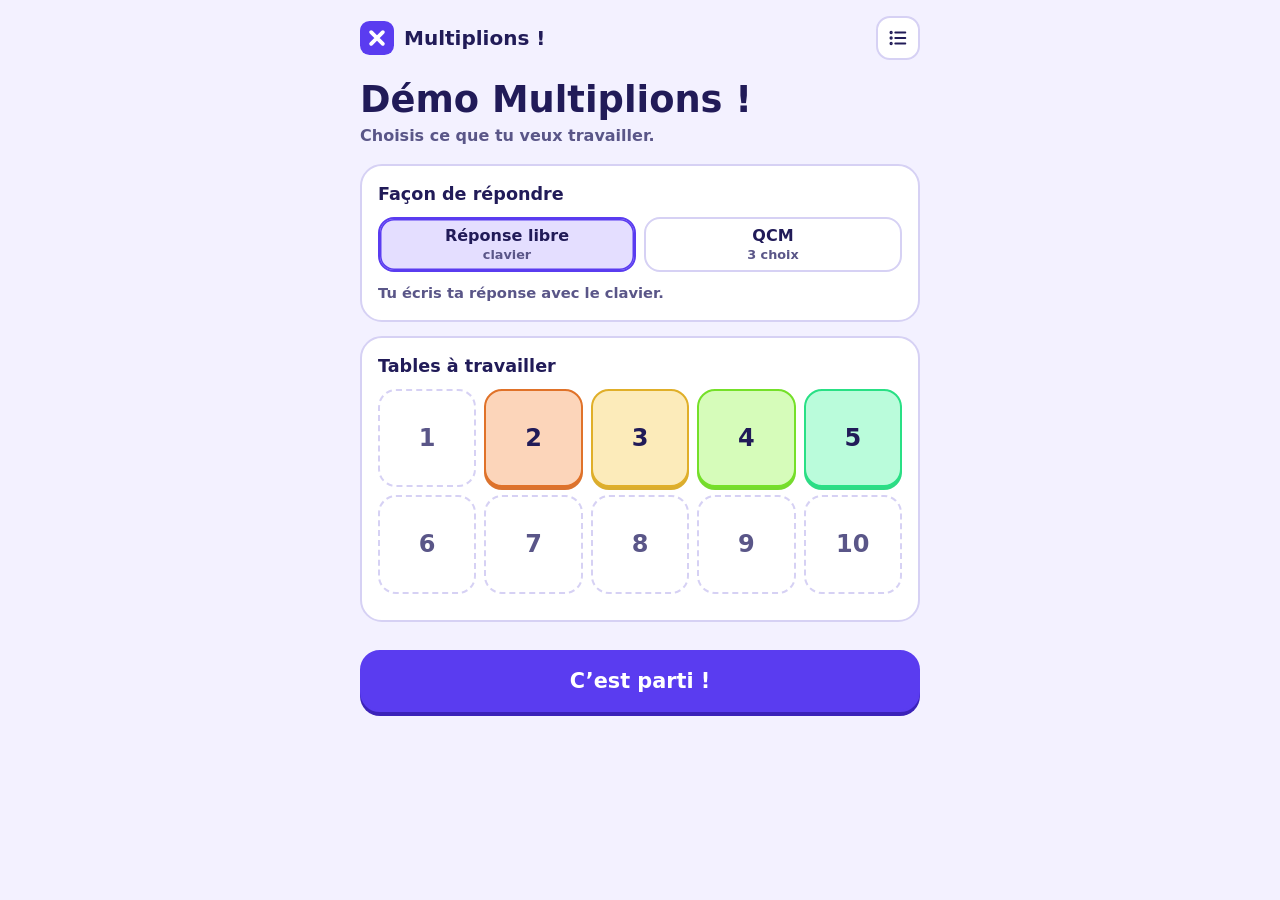
==== multiplions-demo.html @ 9583d82f "Add files via upload" ====
<!doctype html>
<html lang="fr">
<head>
<meta charset="utf-8">
<meta name="viewport" content="width=device-width,initial-scale=1,viewport-fit=cover">
<meta http-equiv="Content-Security-Policy" content="default-src 'none'; script-src 'sha256-d2IomDPS3hWwHrmieElG7TyXsXIxX9zoTez4z58dGKg='; style-src 'unsafe-inline'; font-src 'self'; connect-src 'none'; base-uri 'none'; form-action 'none'; object-src 'none'">
<meta name="description" content="Multiplions ! : application d’entraînement aux tables de multiplication pour les enfants. Sans compte, sans publicité, hors connexion.">
<meta name="theme-color" content="#5A3CF0">
<meta name="color-scheme" content="light dark">
<title>Multiplions ! – démo</title>
<meta name="robots" content="noindex">
<style>
@font-face{font-family:'Fredoka';font-style:normal;font-weight:300 700;font-display:swap;src:local('Fredoka'),local('Fredoka Medium')}
@font-face{font-family:'Nunito';font-style:normal;font-weight:200 1000;font-display:swap;src:local('Nunito')}
/* Layout: one narrow column, phone first. The setup screen scrolls with a sticky start bar; the session screen is a chunky equation card above a big keypad. Each table 1-10 has its own hue, reused on chips, equations and the stats grid. */
:root{
  --bpt:calc(10px + env(safe-area-inset-top,0px));
  --bg:#F3F1FF; --surface:#FFFFFF; --surface-2:#E9E6FF; --ink:#211B58; --ink-soft:#5A5688; --line:#D6D1F4;
  --primary:#5A3CF0; --primary-deep:#3B22B8; --on-primary:#FFFFFF; --primary-tint:#E4DEFF;
  --accent:#FF8A1F; --accent-bg:#FFEBD6;
  --good:#0B7F3F; --good-bg:#D7F4E2; --bad:#C92F3C; --bad-bg:#FFE0E0;
  --focus:#2A6BFF; --brain:#FBF9FF;
  --chip-s:92%; --chip-bg-l:86%; --chip-bd-l:52%; --num-l:40%; --num-l8:40%; --dk:0;
  --rk-s:72%; --rk-l:68%; --rk-ring-l:40%; --gold:#FFD04A; --silver:#D3D8E8; --bronze:#EBA46E;
  --lv-new:#EFEDFF; --lv-low:#FFC7C2; --lv-mid:#FFDFA6; --lv-high:#E1F0A6; --lv-top:#93E4B2;
  --f-display:'Fredoka','Arial Rounded MT Bold',ui-rounded,'Nunito',system-ui,sans-serif;
  --f-body:'Nunito',system-ui,-apple-system,'Segoe UI',sans-serif;
}
@media (prefers-color-scheme: dark){
  :root:not([data-theme="light"]){
    --bg:#14123A; --surface:#1F1C52; --surface-2:#2B2770; --ink:#F1EFFF; --ink-soft:#B5B0EC; --line:#3C3790;
    --primary:#9C8BFF; --primary-deep:#6A57E0; --on-primary:#14123A; --primary-tint:#34308A;
    --accent:#FFA24A; --accent-bg:#4A3416;
    --good:#6FE8A3; --good-bg:#14452E; --bad:#FF8D8D; --bad-bg:#4F1F2D;
    --focus:#8FB4FF; --brain:#2A2670;
    --chip-s:60%; --chip-bg-l:30%; --chip-bd-l:62%; --num-l:72%; --num-l8:78%; --dk:1; --rk-s:55%; --rk-l:36%; --rk-ring-l:72%; --gold:#866700; --silver:#4C5278; --bronze:#7A4A28;
    --lv-new:#27235F; --lv-low:#7A2A3A; --lv-mid:#7A5516; --lv-high:#566A1A; --lv-top:#1D7048;
    color-scheme:dark;
  }
}
:root[data-theme="dark"]{
  --bg:#14123A; --surface:#1F1C52; --surface-2:#2B2770; --ink:#F1EFFF; --ink-soft:#B5B0EC; --line:#3C3790;
  --primary:#9C8BFF; --primary-deep:#6A57E0; --on-primary:#14123A; --primary-tint:#34308A;
  --accent:#FFA24A; --accent-bg:#4A3416;
  --good:#6FE8A3; --good-bg:#14452E; --bad:#FF8D8D; --bad-bg:#4F1F2D;
  --focus:#8FB4FF; --brain:#2A2670;
  --chip-s:60%; --chip-bg-l:30%; --chip-bd-l:62%; --num-l:72%; --num-l8:78%; --dk:1; --rk-s:55%; --rk-l:36%; --rk-ring-l:72%; --gold:#866700; --silver:#4C5278; --bronze:#7A4A28;
  --lv-new:#27235F; --lv-low:#7A2A3A; --lv-mid:#7A5516; --lv-high:#566A1A; --lv-top:#1D7048;
  color-scheme:dark;
}
*{box-sizing:border-box}
html{-webkit-tap-highlight-color:transparent;scroll-padding-top:calc(var(--bpt) + 64px)}
button{-webkit-user-select:none;user-select:none}
[inert]{pointer-events:none}
[hidden]{display:none!important}
body{margin:0;background:var(--bg);color:var(--ink);font-family:var(--f-body);font-size:16px;line-height:1.45;padding-top:var(--bpt);padding-bottom:calc(28px + env(safe-area-inset-bottom,0px));overscroll-behavior-y:none;padding-left:max(16px,env(safe-area-inset-left,0px));padding-right:max(16px,env(safe-area-inset-right,0px));-webkit-text-size-adjust:100%}
.app{max-width:560px;margin:0 auto}
button{font:inherit;color:inherit;cursor:pointer;-webkit-tap-highlight-color:transparent;touch-action:manipulation}
button:disabled{opacity:.5;cursor:not-allowed}
:focus-visible{outline:3px solid var(--focus);outline-offset:2px}
h1[tabindex="-1"]:focus{outline:none}
.sr{position:absolute;width:1px;height:1px;overflow:hidden;clip:rect(0 0 0 0);white-space:nowrap}

.top{display:flex;align-items:center;justify-content:space-between;gap:12px;padding:6px 0 14px}
.brand{display:flex;align-items:center;gap:10px;font-family:var(--f-display);font-weight:700;font-size:1.25rem}
/* Bandeau du haut : collé en haut de l'écran pendant le défilement (la classe « top » sert aussi à des paragraphes d'aide). */
header.top{padding:calc(var(--bpt) + 6px) 0 14px;margin-top:calc(-1 * var(--bpt));position:sticky;top:0;z-index:20;background:var(--bg)}
header.top.stuck{box-shadow:0 8px 10px -8px rgba(20,18,58,.38)}
/* Téléphone en paysage : bandeau compact pour garder de la place au contenu. */
@media (orientation:landscape) and (max-height:500px){
  html{scroll-padding-top:calc(var(--bpt) + 38px)}
  header.top{padding:calc(var(--bpt) - 6px) 0 6px}
  header.top .iconbtn,header.top .topback{height:38px}
  header.top .iconbtn{width:38px;border-radius:12px}
  header.top .iconbtn svg{width:20px;height:20px}
  header.top .topback{padding:0 12px 0 8px;border-radius:12px}
  header.top .brand{font-size:1.1rem}
  header.top .brand svg{width:28px;height:28px}
}
.brand svg{width:34px;height:34px;display:block}
.mk-bg{fill:var(--primary)}
.mk-x{stroke:var(--on-primary)}
.iconbtn.on{background:var(--accent-bg);border-color:var(--accent)}
.igroup{margin:18px 0 8px;color:var(--ink-soft);font-weight:800;font-size:.78rem;text-transform:uppercase;letter-spacing:.04em}
.ilist{display:grid;border:2px solid var(--line);border-radius:18px;background:var(--surface);overflow:hidden}
.irow{display:flex;align-items:center;justify-content:space-between;gap:10px;width:100%;min-height:54px;padding:0 16px;border:0;border-bottom:1px solid var(--line);background:transparent;color:var(--ink);font-family:var(--f-display);font-weight:600;font-size:1.05rem;text-align:left}
.irow:last-child{border-bottom:0}
.irow:active{background:var(--surface-2)}
.irow svg{width:20px;height:20px;flex:none;stroke:var(--ink-soft);fill:none;stroke-width:2.4;stroke-linecap:round;stroke-linejoin:round}
.irow small{font-family:var(--f-body);font-weight:700;color:var(--ink-soft);font-size:.78rem;margin-left:auto}
.prose h2{margin:20px 0 6px;font-size:1.05rem}
.prose p,.prose li{color:var(--ink);font-weight:600;font-size:.95rem;line-height:1.5}
.prose p{margin:0 0 8px}
.prose ul{margin:0 0 8px;padding-left:20px}
.prose .upd{color:var(--ink-soft);font-weight:700;font-size:.82rem}
.faq details{border-bottom:1px solid var(--line);padding:2px 0}
.faq details:last-of-type{border-bottom:0}
.faq.main>details.fmain{border-bottom:0}
.faq.main>details.fmain>summary{font-size:1.2rem;font-weight:700}
.faq.main .fin{padding-top:2px}
.faq .fin p.mut{font-size:.9rem;font-weight:600}
.faq summary{cursor:pointer;min-height:48px;display:flex;align-items:center;justify-content:space-between;gap:10px;font-family:var(--f-display);font-weight:600;font-size:1rem;list-style:none}
.faq summary::-webkit-details-marker{display:none}
.faq summary::after{content:"+";flex:none;width:26px;height:26px;display:grid;place-items:center;border-radius:50%;background:var(--primary-tint);color:var(--ink);font-weight:700;font-size:1.1rem;line-height:1}
.faq details[open]>summary::after{content:"−"}
.faq details p{margin:0 0 12px;color:var(--ink);font-weight:600;font-size:.93rem;line-height:1.5}
/* Écrans « Leçons », « Astuces » et « Conseils » : une liste, un tiroir déroulant par entrée, une icône par entrée. Le bouton de l'accueil réutilise .rankbtn. */
.rankbtn+.rankbtn,.rankbtn+.rank2{margin-top:14px}
.h1l{font-family:var(--f-display);font-weight:700;font-size:clamp(1.8rem,7vw,2.3rem);line-height:1.1;margin:28px 0 14px;text-wrap:balance}
/* Grille 2 × 2 (Leçons, Révisions / Astuces, Conseils) : icône au-dessus du libellé. */
.rvcards{display:grid;gap:14px}
.rvcard{display:flex;align-items:center;gap:14px;width:100%;text-align:left;padding:16px;border-radius:24px;border:3px solid var(--line);background:var(--surface);color:var(--ink);box-shadow:0 5px 0 var(--line);cursor:pointer;font-family:inherit}
.rvcard:active{transform:translateY(5px);box-shadow:0 0 0 var(--line)}
.rvic{flex:none;width:56px;height:56px;border-radius:18px;display:grid;place-items:center;background:hsl(var(--h) var(--chip-s) var(--chip-bg-l))}
.rvic svg{width:32px;height:32px;stroke:var(--ink);fill:none;stroke-width:2.2;stroke-linecap:round;stroke-linejoin:round}
.rvt{min-width:0}
.rvt b{display:block;font-family:var(--f-display);font-size:1.3rem;line-height:1.15}
.rvt small{display:block;font-weight:700;font-size:.88rem;color:var(--ink-soft);margin-top:3px}
.orhead{position:sticky;top:0;z-index:20;margin-top:calc(-1 * var(--bpt,0px));padding:calc(var(--bpt,0px) + 6px) 0 8px;background:var(--bg);display:grid;grid-template-columns:1fr auto;align-items:center;gap:8px 10px}
.orhead .count{text-align:left;font-weight:800}
.orhead .prog{grid-column:1/-1}
.orleg{display:flex;flex-wrap:wrap;gap:4px 12px;margin:6px 0 10px;font-size:.78rem;font-weight:800}
.orleg>span{display:inline-flex;align-items:center;gap:4px}
.orleg svg{width:16px;height:16px;fill:none;stroke:currentColor;stroke-width:2.6;stroke-linecap:round;stroke-linejoin:round}
ol.orl{list-style:none;margin:0;padding:0;display:grid;gap:8px}
.orr{display:grid;grid-template-columns:minmax(0,1fr) auto;align-items:center;gap:6px;padding:6px;border-radius:16px;border:2px solid var(--line);background:var(--surface)}
.orr.done{background:var(--surface-2)}
.orq{display:flex;align-items:baseline;gap:.18em;white-space:nowrap;font-family:var(--f-display,inherit);font-weight:700;font-size:clamp(14.7px,calc((100vw - 215px)/7),21px);min-width:0}
.orq .x,.orq .e{color:var(--ink-soft);font-weight:600}
.orq b{font-weight:700;background:var(--accent-bg);color:var(--ink);border-radius:8px;padding:0 4px}
.orbs{display:grid;grid-template-columns:repeat(4,38px);gap:3px}
.orx{width:38px;height:38px;border-radius:50%;border:2px solid var(--line);background:var(--surface);display:grid;place-items:center;padding:0;cursor:pointer}
.orx svg{width:22px;height:22px;stroke:currentColor;fill:none;stroke-width:2.6;stroke-linecap:round;stroke-linejoin:round;opacity:.5}
.orx[aria-pressed="true"] svg{opacity:1}
.orx[data-v="1"]{color:var(--good)}.orx[data-v="2"]{color:var(--accent)}.orx[data-v="3"]{color:var(--bad)}.orx[data-v="4"]{color:var(--ink-soft)}
.orx[data-v="1"][aria-pressed="true"]{background:var(--good-bg);border-color:var(--good)}
.orx[data-v="2"][aria-pressed="true"]{background:var(--accent-bg);border-color:var(--accent)}
.orx[data-v="3"][aria-pressed="true"]{background:var(--bad-bg);border-color:var(--bad)}
.orx[data-v="4"][aria-pressed="true"]{background:var(--surface-2);border-color:var(--ink-soft)}
.orx:focus-visible{outline:3px solid var(--primary);outline-offset:2px}
.ormore{margin-top:14px}
.seg.c3.modes{grid-template-columns:repeat(6,minmax(0,1fr))}
.seg.modes .opt{grid-column:span 2}
.seg.modes .opt.half{grid-column:span 3}
.tchip:disabled{opacity:.3;cursor:not-allowed}
.bnbar{display:flex;align-items:center;gap:6px;margin:0 0 8px}
.bnbar h1{margin:0;flex:1;min-width:0;font-size:.95rem;line-height:1.15}
.bnbar .btn{padding:0 12px}
.bnst{background:var(--surface);border:2px solid var(--line);border-radius:14px;padding:3px 6px;font-weight:800;min-width:50px;text-align:center;line-height:1.2}
.bnst small{display:block;font-weight:600;color:var(--ink-soft);font-size:.68rem}
.bnst.low b{color:var(--bad)}
.bnsky{position:relative;overflow:hidden;height:calc(100dvh - 120px);min-height:340px;border:2px solid var(--line);border-radius:18px;background:linear-gradient(var(--surface-2),var(--surface));touch-action:manipulation;user-select:none;-webkit-user-select:none}
.bn{position:absolute;left:0;top:0;width:var(--s);height:calc(var(--s)*1.18);border:0;padding:0;background:none;will-change:transform;cursor:pointer}
.bnb{position:absolute;inset:0 0 14% 0;border-radius:50% 50% 48% 48%;background:radial-gradient(circle at 32% 28%,hsl(var(--h) 90% 82%),hsl(var(--h) 75% 56%) 62%,hsl(var(--h) 70% 44%));box-shadow:inset -4px -6px 10px rgba(0,0,0,.18);display:grid;place-items:center;color:#fff;text-shadow:0 1px 3px rgba(0,0,0,.55);font:800 calc(var(--s)*.38)/1 var(--f-display,inherit)}
.bnb:after{content:"";position:absolute;bottom:-5px;left:calc(50% - 5px);border:5px solid transparent;border-bottom-color:hsl(var(--h) 70% 44%);border-top:0}
.bn.pop .bnb{animation:bnpop .22s ease-out forwards}
.bn.ko .bnb{animation:bnko .35s ease-out forwards}
@keyframes bnpop{to{transform:scale(1.6);opacity:0}}
@keyframes bnko{0%{transform:scale(1)}30%{transform:scale(1.2) rotate(-8deg);filter:grayscale(1)}100%{transform:scale(.2);opacity:0}}
.bnfl{position:absolute;font-weight:800;font-size:1.3rem;pointer-events:none;animation:bnfl .7s ease-out forwards}
.bnfl.g{color:var(--good)}.bnfl.r{color:var(--bad)}
@keyframes bnfl{to{transform:translateY(-40px);opacity:0}}
.bnres b.big{display:block;font-size:3rem;color:var(--primary);line-height:1.1}
.bnrow{display:flex;justify-content:space-between;padding:7px 0;border-top:1px solid var(--line)}.bnrow:first-child{border-top:0}
.lbtop{display:flex;align-items:center;justify-content:space-between;gap:10px;margin:0 0 6px}
.lbtop h1{margin:0;font-size:1.25rem}
.lbhint{margin:0 0 10px;font-size:.9rem;color:var(--ink-soft);min-height:2.6em}
.lbgrid{display:grid;grid-template-columns:repeat(var(--lc),var(--cs));gap:4px;justify-content:center;margin:0 auto}
.lbtag{font-size:.7rem;font-weight:800;color:var(--ink-soft);text-align:center;line-height:1.1;padding:2px 0}
.lbtag.on{color:var(--primary)}
.lcell{width:var(--cs);height:var(--cs);border-radius:10px;border:2px solid var(--line);background:var(--surface);color:var(--ink);font:700 calc(var(--cs)*.38)/1 var(--f-display,inherit);display:grid;place-items:center;padding:0;cursor:pointer;position:relative}
.lcell.st,.lcell.en{border-color:var(--primary)}
.lcell.in{background:hsl(var(--h) var(--chip-s) var(--chip-bg-l));border-color:hsl(var(--h) 75% var(--chip-bd-l))}
.lcell.cur{box-shadow:0 0 0 3px hsl(var(--h) 70% var(--chip-bd-l))}
.lcell.bad{background:var(--bad-bg);border-color:var(--bad);animation:lbshake .35s}
@keyframes lbshake{25%{transform:translateX(-3px)}75%{transform:translateX(3px)}}
@media (prefers-reduced-motion:reduce){.lcell.bad{animation:none}}
.lcell:focus-visible{outline:3px solid var(--primary);outline-offset:2px}
.lbres{text-align:center}
.lbres b{display:block;font-size:2rem;margin:6px 0}
.wrs{display:grid;gap:14px;margin-top:14px}
.wrp{background:#fff;border:1px solid var(--line);border-radius:6px;box-shadow:0 2px 10px rgba(0,0,0,.18);overflow:hidden;line-height:0}
.wrp svg{display:block;width:100%;height:auto}
.wtype{font-family:var(--f-display,inherit);font-weight:700;white-space:nowrap}
.wtitle{margin-top:0}
.orx[data-v="0"]{color:var(--primary)}
.orx[data-v="0"] span{font-size:.64rem;font-weight:800;line-height:1;letter-spacing:-.02em;color:var(--ink)}
.orx[data-v="0"].run{background:var(--accent-bg);border-color:var(--accent)}
.orx[data-v="0"].run svg{opacity:1;color:var(--accent)}
.orx[data-v="0"].stp{border-color:var(--primary)}
.orx[data-v="0"].stp svg{display:none}
.orx:disabled{opacity:.35;cursor:not-allowed}
.ortl{display:grid;grid-template-columns:repeat(4,minmax(0,1fr));gap:8px;margin:0 0 14px}
.ortl div{background:var(--surface);border:2px solid var(--line);border-radius:16px;padding:10px 2px;text-align:center}
.ortl b{display:block;font-family:var(--f-display);font-size:1.6rem;line-height:1.1}
.ortl span{display:block;font-size:.72rem;font-weight:800;color:var(--ink-soft)}
.ortl .good b{color:var(--good)}.ortl .bad b{color:var(--bad)}
.rank2{display:grid;grid-template-columns:repeat(2,minmax(0,1fr));gap:14px}
.rank2 .rankbtn{margin-top:0;flex-direction:column;gap:6px;min-height:96px;font-size:1.3rem;padding:8px 6px}.rankbtn span{text-align:center}
.astl{display:grid;border:2px solid var(--line);border-radius:18px;background:var(--surface);overflow:hidden}
.asti{border-bottom:1px solid var(--line)}
.asti:last-child{border-bottom:0}
.asti summary{cursor:pointer;min-height:64px;display:flex;align-items:center;gap:12px;padding:8px 14px;list-style:none}
.asti summary::-webkit-details-marker{display:none}
.asti summary:active{background:var(--surface-2)}
.asti summary::after{content:"+";margin-left:auto;flex:none;width:26px;height:26px;display:grid;place-items:center;border-radius:50%;background:var(--primary-tint);color:var(--ink);font-weight:700;font-size:1.1rem;line-height:1}
.asti[open] summary::after{content:"−"}
.asti-ic{flex:none;width:44px;height:44px;border-radius:14px;display:grid;place-items:center;background:hsl(var(--h) var(--chip-s) var(--chip-bg-l));border:2px solid hsl(var(--h) 75% var(--chip-bd-l));color:var(--ink)}
.asti-ic svg{width:28px;height:28px;display:block}
.asti-t{display:flex;flex-direction:column;min-width:0;font-family:var(--f-display);font-weight:600;font-size:1.05rem;line-height:1.2}
.asti-t small{font-family:var(--f-body);font-weight:800;font-size:.72rem;text-transform:uppercase;letter-spacing:.04em;color:var(--ink-soft)}
.asti-b{padding:2px 16px 16px;font-weight:600;font-size:.95rem;line-height:1.5}
.asti-b p{margin:0 0 8px}
.asti-b ol{margin:0 0 10px;padding-left:20px}
.asti-b ol li{margin:0 0 6px}
.asti-eq{list-style:none;margin:0 0 10px;padding:0;display:grid;gap:6px}
.asti-eq li{font-family:var(--f-display);font-weight:700;font-size:1.2rem;background:var(--surface-2);border-radius:12px;padding:6px 12px;font-variant-numeric:tabular-nums}
.asti-eq2{list-style:none;margin:0 0 10px;padding:0;display:grid;grid-template-columns:minmax(0,1fr) minmax(0,1fr);gap:8px}
.asti-eq2 li{font-family:var(--f-display);font-weight:700;font-size:1.1rem;white-space:nowrap;text-align:center;background:var(--surface-2);border-radius:12px;padding:8px 4px;font-variant-numeric:tabular-nums}
.asti-eq2 b{font-weight:700}
/* Briques de la table de 1, sous les cadres gris, sur le fond du tiroir. Une cellule = un carré --s ; la rangée de 10 cellules occupe toute la largeur d'une colonne. */
.asti-eq2.brw{margin-top:-2px;position:relative}
.pgg{display:grid;grid-template-columns:repeat(11,minmax(0,1fr));gap:2px;max-width:360px;margin:10px auto 6px}
.pgg>*{aspect-ratio:1;display:grid;place-items:center;border-radius:4px;font-family:var(--f-display);font-weight:800;font-size:min(.7rem,2.6vw);font-style:normal;line-height:1;font-variant-numeric:tabular-nums}
.pgg .pgh{color:var(--ink-soft)}
.pgc{border:1px solid var(--line);color:transparent}
.pgc.o{background:var(--primary-tint);border-color:transparent;color:var(--ink)}
.pgc.n{background:var(--primary);border-color:transparent;color:var(--on-primary)}
.pgc.x{background:var(--surface-2);border-color:transparent;color:transparent;opacity:.35}
.pgl{display:flex;flex-wrap:wrap;gap:4px 14px;justify-content:center;margin:6px 0 10px;font-size:.85rem;font-weight:700;color:var(--ink-soft)}
.pgl span{display:inline-flex;align-items:center;gap:6px}
.pgl i{width:14px;height:14px;border-radius:4px;border:1px solid var(--line);display:inline-block}
.pgl i.o{background:var(--primary-tint);border-color:transparent}
.pgl i.n{background:var(--primary);border-color:transparent}
.pgl i.x{background:var(--surface-2);border-color:transparent;opacity:.6}
details.asti{scroll-margin-top:calc(var(--bpt,0px) + 84px)}
.tleft .topback+.topback{margin-left:8px}
.tleft .topback.tbc{flex:none}
@media (max-width:400px){#topconseil .l{display:none}#topconseil{padding:0 10px}}
.pyt{display:grid;grid-template-columns:repeat(10,minmax(0,1fr));gap:4px;margin:8px 0 10px}
.pyt button{aspect-ratio:1;min-height:30px;border-radius:10px;border:2px solid hsl(var(--h) 75% var(--chip-bd-l));background:var(--surface);color:hsl(var(--h) 85% var(--num-l));font-family:var(--f-display);font-weight:600;font-size:.95rem;cursor:pointer;padding:0;transition:transform .12s}
.pyt button[aria-pressed="true"]{background:hsl(var(--h) var(--chip-s) var(--chip-bg-l));color:var(--ink);transform:translateY(-2px);box-shadow:0 3px 0 hsl(var(--h) 70% var(--chip-bd-l))}
svg.pyr{display:block;width:100%;height:auto;overflow:visible;margin:8px 0}
.pyr .cu{fill:var(--surface-2);stroke:var(--line);stroke-width:1}
.pyr .ck{fill:var(--primary)}
.pyr .br{fill:none;stroke-width:2.2;stroke-linecap:round;stroke-linejoin:round}
.pyr .br.k{stroke:var(--primary)}.pyr .br.r{stroke:var(--ink-soft)}
.pyr .n{font-family:var(--f-display);font-weight:700;font-size:21px}
.pyr .n.k{fill:var(--primary)}.pyr .n.r{fill:var(--ink)}
.pyr .u{font-family:var(--f-body);font-weight:800;font-size:11px;fill:var(--ink-soft)}
.oub{margin:8px 0 6px}
.oubr,.oubc{display:flex;flex-wrap:wrap;gap:8px;margin:0 0 8px}
.oubb{min-height:40px;padding:0 14px;border-radius:999px;border:2px solid var(--primary);background:var(--primary-tint);color:var(--ink);font-family:var(--f-display);font-weight:600;font-size:.9rem;cursor:pointer}
.oubb[aria-pressed="true"]{background:var(--primary);color:var(--on-primary)}
.oubr .oubb{min-height:36px;padding:0 12px;font-size:.85rem}
svg.oubs{display:block;width:100%;height:auto;overflow:visible;margin:6px 0 0}
.oubs .ax{stroke:var(--line);stroke-width:1}
.oubs .gr{stroke:var(--line);stroke-width:1;stroke-dasharray:3 4;opacity:.7}
.oubs .tx{fill:var(--ink-soft);font-family:var(--f-body);font-weight:700;font-size:9.5px}
.oubs .c0{fill:none;stroke:var(--ink-soft);stroke-width:2;stroke-dasharray:5 5;opacity:.9}
.oubs .c2{fill:none;stroke:var(--primary);stroke-width:1;stroke-dasharray:2 3;opacity:.7;stroke-linejoin:round}
.oubs .c1{fill:none;stroke:var(--primary);stroke-width:3.2;stroke-linejoin:round;stroke-linecap:round}
.oubs .ar{fill:var(--primary);opacity:.14}
.oubs .dt{fill:var(--primary);stroke:var(--surface);stroke-width:2}
.oubs .hit:focus-visible{stroke:var(--focus);stroke-opacity:.45;outline:none}
.oubs .hit{fill:none;stroke:transparent;stroke-width:16;stroke-linecap:round;pointer-events:stroke;cursor:pointer;-webkit-tap-highlight-color:transparent}
.oubs .tg rect{fill:var(--ink)}
.oubs .tg text{fill:var(--surface);font-family:var(--f-body);font-weight:800;font-size:9.5px}
.oubs .tg{pointer-events:none}
.oubs .th{stroke:var(--accent);stroke-width:1.6;stroke-dasharray:6 4}
.oubs .thx{fill:var(--accent);font-family:var(--f-body);font-weight:800;font-size:9.5px}
.oubl{display:flex;flex-wrap:wrap;gap:4px 14px;margin:6px 2px 8px;font-size:.82rem;font-weight:700;color:var(--ink-soft)}
.oubl span{display:inline-flex;align-items:center;gap:6px}
.oubl i{display:inline-block;width:20px;height:0;border-top:3px solid var(--primary);border-radius:2px}
.oubl i.d{border-top:2px dashed var(--ink-soft)}
.oubl i.f{border-top:1px dashed var(--primary)}
.oubfine{color:var(--ink-soft);font-size:.8rem;font-weight:700;margin:8px 2px 0}
.pyres{background:var(--primary-tint);border-radius:14px;padding:10px 12px;margin:6px 0 10px;font-weight:700}
.asti-b .tlst{margin:6px 0 10px;padding-left:22px}
.asti-b .tlst li{margin:7px 0}
.tlink{font:inherit;font-weight:800;color:var(--primary);background:none;border:0;padding:0;text-decoration:underline;text-underline-offset:3px;cursor:pointer}
.pgrail{position:relative;display:flex;justify-content:space-between;gap:6px;margin:4px 2px 14px}
.pgrail::before{content:"";position:absolute;left:18px;right:18px;top:50%;height:4px;margin-top:-2px;border-radius:2px;background:var(--line)}
.pgs{position:relative;width:40px;height:40px;border-radius:50%;border:2px solid var(--line);background:var(--surface);color:var(--ink-soft);font-family:var(--f-display);font-weight:800;font-size:1rem;padding:0;cursor:pointer}
.pgs.dn{background:var(--primary-tint);border-color:var(--primary-tint);color:var(--ink)}
.pgs.on{background:var(--primary);border-color:var(--primary);color:var(--on-primary);box-shadow:0 0 0 4px var(--primary-tint)}
.pgr{display:flex;justify-content:center;gap:6px;margin:10px 0}
.pgr span{flex:1 1 0;min-width:0;text-align:center;white-space:nowrap;background:var(--surface-2);border:1px solid var(--line);border-radius:10px;padding:7px 2px;font-family:var(--f-display);font-weight:800;font-size:min(.9rem,3.2vw)}
.pgbar{height:12px;border-radius:6px;background:var(--surface-2);overflow:hidden;margin:6px 0 2px}
.pgbar i{display:block;height:100%;border-radius:6px;background:var(--primary);transition:width .4s ease}
.pgct{text-align:center;font-weight:800;margin:0 0 8px}
.asti-eq2.cmf li{font-size:min(1.05rem,3.3vw);padding:8px 27px}
.cmarr{position:absolute;top:50%;margin-top:-11px;width:22px;height:22px;padding:0;border:0;border-radius:50%;background:var(--primary-tint);color:var(--ink);display:grid;place-items:center}
.cmarr::after{content:"";position:absolute;inset:-9px}
.cmarr svg{width:14px;height:14px;display:block}
.cmarr.cr{right:3px}.cmarr.cl{left:3px}
.cmarr:disabled,.rotbtn:disabled{opacity:.4}
.cmov{position:absolute;inset:0;pointer-events:none;overflow:visible}
.cmov .bc{position:absolute;left:0;top:0;transition:transform .95s cubic-bezier(.5,0,.25,1) var(--dl,0s),background-color .7s ease var(--dl,0s),border-color .7s ease var(--dl,0s)}
.brx.cm-dst{opacity:0}
.brx.cm-dst.cm-in{opacity:1;transition:opacity .4s ease}
.brx .bf{transition:opacity .7s ease}
.brx.cm-src .bf{opacity:.35}
.brx:not(.cmov) .bc{transition:opacity .7s ease}
.brx.cm-src .bc{opacity:0}
.brx{--g:1.5px;--fp:4px;--s:.8rem;container-type:inline-size;display:block;text-align:center}
@supports (width:1cqw){.brx{--s:calc((100cqw - 2*var(--fp) - 9*var(--g))/10)}}
.brx .bf{display:inline-flex;align-items:center;gap:var(--g);padding:2px;border:2px dashed var(--ca);border-radius:8px;max-width:100%;box-sizing:border-box}
.brx .bc{flex:none;width:var(--s);height:var(--s);box-sizing:border-box;border-radius:4px;display:grid;place-items:center;font-style:normal;font-family:var(--f-display);font-weight:800;font-size:calc(var(--s)*.72);line-height:1;background:hsl(var(--h) var(--chip-s) var(--chip-bg-l));border:1px solid hsl(var(--h) 75% var(--chip-bd-l));color:hsl(var(--h) 85% var(--num-l))}
.brx{--bw:calc(var(--cw,1)*var(--s) + (var(--cw,1) - 1)*var(--g) + 8px);--bh:calc(var(--ch,1)*var(--s) + (var(--ch,1) - 1)*var(--g) + 8px)}
/* Colonne de droite : le bouton fait pivoter le dessin de 90° (autour de son centre) ; la zone réservée suit la hauteur réelle, et les chiffres restent droits. */
.brx.r .brs{display:flex;justify-content:center;align-items:flex-start;height:var(--bh)}
/* Animation seulement après un clic sur le bouton (classe .anim) : jamais quand on change a ou b. */
.brx.r.anim .brs{transition:height .35s ease}
.brx.r.anim .bf{transition:transform .35s ease}
.brx.r.anim .bc>span{transition:transform .35s ease}
.brx.r.rot .brs{height:var(--bw)}
.brx.r.rot .bf{transform:translateY(calc((var(--bw) - var(--bh))/2)) rotate(90deg)}
.brx.r .bc>span{display:block}
.brx.r.rot .bc>span{transform:rotate(-90deg)}
.asti-eq2 li.cmr{position:relative}
.rotbtn{position:absolute;right:3px;top:50%;margin-top:-11px;width:22px;height:22px;padding:0;border:0;border-radius:50%;background:var(--primary-tint);color:var(--ink);display:grid;place-items:center}
.rotbtn::after{content:"";position:absolute;inset:-9px -3px -9px -9px}
.rotbtn svg{width:14px;height:14px;display:block;transition:transform .35s ease}
.rotbtn[aria-pressed="true"] svg{transform:rotate(180deg)}
.n9sec{margin:14px 0 0}
.n9sec.first{margin-top:4px}
.n9sec .tslbl{margin:0 0 6px}
.n9sec p{margin:0 0 8px}
.n9a:empty,.n9c:empty,.n9v:empty{display:none}
.n9c,.n9v,.n9a{margin:8px 0 0}
.n9cap{background:var(--surface-2);border-radius:12px;padding:8px 10px;text-align:center;font-weight:700;font-size:.95rem;line-height:1.5}
.n9cap b{font-family:var(--f-display);font-size:1.1rem}
.n9hands{display:block;width:100%;height:auto;max-width:360px;margin:0 auto;--skin:#F7CFAE;--skin-line:#C98A5F;--skin-crease:#D9A37C;--skin-nail:#FBE3D0;--dl:50%}
.n9hands .fg{cursor:pointer;outline:none}
.n9hands .fg:focus-visible path,.n9hands .fg:focus-visible rect{stroke:var(--focus);stroke-width:3}
.brx .bf.col{flex-direction:column;align-items:flex-start}
.brx .dr{display:flex;gap:var(--g)}
.avw{--bl-f:calc(84% - var(--dk)*38%);--bl-t:calc(92% - var(--dk)*34%);--bl-r:calc(72% - var(--dk)*38%);gap:4px;justify-items:center}
.avw svg{display:block;margin:2px auto 0;height:auto;max-width:100%;overflow:visible}
.avw text{font-family:var(--f-display);font-weight:700;font-size:22px;text-anchor:middle}
.avc{margin:0;color:var(--ink-soft);font-size:.88rem;text-align:center;padding:0 0 4px}
.asw{display:inline-flex;align-items:center;gap:8px;margin:0 0 10px;padding:4px 0;border:0;background:none;color:var(--ink);font:800 .95rem var(--f-body);cursor:pointer}
.asw i{width:40px;height:24px;border-radius:12px;background:var(--surface-2);border:2px solid var(--line);position:relative;flex:none}
.asw i::after{content:"";position:absolute;top:2px;left:2px;width:16px;height:16px;border-radius:50%;background:var(--ink-soft);transition:transform .15s,background .15s}
.asw[aria-pressed="true"] i{background:var(--primary-tint)}
.asw[aria-pressed="true"] i::after{transform:translateX(16px);background:var(--primary)}
.brx.dbx{--n:10;--ex:8px;--sc:calc(((100cqw - 6px)/2 - 2*var(--fp) - 9*var(--g))/10);--s:min(var(--sc),calc((100cqw - var(--ex) - (var(--n) - 1)*var(--g))/var(--n)));width:100%;margin:0}
.brx .dpair{display:inline-flex;align-items:flex-start;gap:6px}
.brx .dpl{align-self:center;font-family:var(--f-display);font-weight:800;font-size:1.1rem;line-height:1;color:var(--ink-soft);width:14px;text-align:center}
.tsrow{display:grid;grid-template-columns:auto minmax(0,1fr);gap:6px;align-items:center;margin:0 0 8px}
.tsrow .tslab{font-family:var(--f-display);font-weight:800;font-size:1.05rem;min-width:1.7em}
.tsrow .tsgrid{margin:0;gap:2px}
.tsrow .tsgrid .tchip{height:36px;font-size:.85rem;border-radius:8px}
.asti-eq2.one li.flow{display:flex;flex-wrap:nowrap;justify-content:center;align-items:baseline;gap:0 .4em;padding-left:0;padding-right:0;word-spacing:-.15em;font-size:min(1.05rem,4vw)}.asti-eq2 li.flow span{white-space:nowrap}.asti-eq2 li.flow .flw{opacity:.6}
.asti-eq2.solo li.vl{padding:8px 2px;font-size:min(1.05rem,3.6vw);white-space:nowrap}.asti-eq2 li.vl i{font-style:normal;margin:0 .22em}
.asti-eq2.par{grid-template-rows:repeat(5,auto);grid-auto-flow:column}
.rp{display:inline-block;min-width:2.2em;padding:0 .35em;border-radius:999px;border:2px solid transparent}
.rp.re{background:hsl(205 var(--chip-s) var(--chip-bg-l));border-color:hsl(205 75% var(--chip-bd-l))}
.rp.ri{background:transparent;border:2px dashed hsl(25 75% var(--chip-bd-l))}
.plg{display:flex;gap:10px;justify-content:center;margin:8px 0 0;font-size:.9rem;font-weight:700}
.tseq{text-align:center;font-family:var(--f-display);font-weight:700;font-size:min(1.25rem,5.3vw);white-space:nowrap;background:var(--surface-2);border-radius:12px;padding:8px 10px;margin:0 0 12px}
.brx .bw{width:calc(var(--w)*var(--s) + (var(--w) - 1)*var(--g));
  /* Traits de 1 px entre les unités : couleur intermédiaire, plus proche du fond (28 % du chemin vers le liseré). Le dernier trait tombe hors du bloc (rogné) ; pour n = 1, aucun trait. */
  --ln:hsl(var(--h) var(--chip-s) calc(var(--chip-bg-l) + (var(--chip-bd-l) - var(--chip-bg-l))*.28));
  background-image:linear-gradient(to right,transparent calc(var(--s) + var(--g)/2 - .5px),var(--ln) calc(var(--s) + var(--g)/2 - .5px),var(--ln) calc(var(--s) + var(--g)/2 + .5px),transparent calc(var(--s) + var(--g)/2 + .5px));
  background-size:calc(var(--s) + var(--g)) 100%;background-repeat:repeat-x;background-origin:border-box;background-clip:padding-box}
.asti-eq2.solo{grid-template-columns:minmax(0,1fr)}
.asti-eq2.solo li{font-size:1.2rem;white-space:nowrap}
.asti-eq2.one{margin-left:-6px;margin-right:-6px;gap:6px}
.asti-eq2.one li{padding:8px 2px;font-size:min(1.05rem,4vw);word-spacing:-.12em}
.asti-b .tslbl{margin:12px 0 8px;font-weight:800}
.tgrid.tsgrid{grid-template-columns:repeat(10,minmax(0,1fr));gap:3px;margin:0 0 12px}
.tsgrid .tchip{aspect-ratio:auto;height:40px;border-radius:10px;border-style:solid;border-color:hsl(var(--h) 75% var(--chip-bd-l));color:hsl(var(--h) 85% var(--num-l));font-size:.95rem;transition:transform .12s}
.tsgrid .tchip[aria-pressed="true"]{color:var(--ink);transform:translateY(-2px);box-shadow:0 3px 0 hsl(var(--h) 70% var(--chip-bd-l))}
.tshint{margin:0;color:var(--ink-soft);font-weight:700;text-align:center;padding:8px 0}
.brw{max-width:440px;margin:10px auto 4px}
.brt{display:grid;grid-template-columns:repeat(3,1fr)}
.brb{margin:0 4px;border-radius:16px;border:2px solid hsl(var(--h) 75% var(--chip-bd-l));background:hsl(var(--h) var(--chip-s) var(--chip-bg-l));color:var(--ink);padding:8px 2px 7px;display:flex;flex-direction:column;align-items:center;gap:2px;font-family:inherit;cursor:pointer;min-width:0;transition:filter .2s,opacity .2s;-webkit-tap-highlight-color:transparent}
.brb svg{width:30px;height:30px;stroke:var(--ink);fill:none;stroke-width:1.8;stroke-linecap:round;stroke-linejoin:round}
.brb b{font-family:var(--f-display);font-size:.95rem;line-height:1.1}
.brb small{font-size:.7rem;font-weight:700;color:var(--ink);line-height:1.1;text-align:center}
.brb .brx{display:block;width:100%;text-align:center;font-size:.7rem;font-weight:800;color:var(--bad);height:.9rem;line-height:.9rem}
.brb[aria-pressed="true"]{background:var(--surface);border-style:dashed;border-color:var(--line);filter:grayscale(1);opacity:.75}
.brb[aria-pressed="true"] svg{stroke:var(--ink-soft)}
svg.brs{display:block;width:100%;height:auto;overflow:visible}
.brs .bp{fill:none;stroke-width:3;stroke-linecap:round}
.brs .bp.on{stroke:hsl(var(--h) 75% var(--chip-bd-l));stroke-dasharray:2 7;animation:brfl 1s linear infinite}
.brs .bp.off{stroke:var(--line);stroke-dasharray:1 9;opacity:.8}
@keyframes brfl{to{stroke-dashoffset:-9}}
.brs .sil{fill:var(--brain)}.brs .ink path{fill:var(--ink)}
.brs .halo{fill:var(--primary);transition:opacity .3s}
.brs .disc{fill:var(--surface);stroke:var(--primary);stroke-width:3}
.brs .cn .disc{stroke:var(--ink-soft);stroke-dasharray:4 4}
.brs text{font-family:var(--f-display);font-weight:700;font-size:24px;fill:var(--ink);text-anchor:middle}.brs .cn text{fill:var(--ink-soft)}
.bre{text-align:center;font-family:var(--f-display);font-weight:700;font-size:1.9rem;margin:2px 0 0}
.bre span{color:var(--primary);transition:opacity .3s}.bre.cn span{color:var(--bad)}
.brl{margin:10px 0 6px;text-align:center;font-weight:800;color:var(--ink-soft);font-size:.95rem}
.brg{height:14px;border-radius:7px;background:var(--line);overflow:hidden;max-width:300px;margin:0 auto}
.brg i{display:block;height:100%;width:0;border-radius:7px;background:var(--primary);transition:width .35s}
@media(max-width:340px){.brb b{font-size:.85rem}.brb small{font-size:.62rem}.brb{margin:0 2px}}
@media(prefers-reduced-motion:reduce){.brs .bp.on{animation:none}.brb,.brs .halo,.bre span,.brg i{transition:none}}
.asti-note{background:var(--accent-bg);border:2px solid var(--accent);border-radius:14px;padding:8px 12px;margin:12px 0 0}
.asti-note p{margin:0}
.about{text-align:center}
.about .brand{justify-content:center;font-size:1.6rem;margin:10px 0 4px}
.about .brand svg{width:56px;height:56px}
.tleft{display:flex;align-items:center;min-width:0}
.tleft [hidden]{display:none!important}
.topback{display:inline-flex;align-items:center;gap:6px;height:44px;padding:0 14px 0 10px;border-radius:14px;border:2px solid var(--primary);background:var(--primary-tint);color:var(--ink);font-family:var(--f-display);font-weight:600;font-size:1rem;min-width:0;box-shadow:0 2px 0 var(--primary)}
.topback:active{transform:translateY(2px);box-shadow:none}
.topback svg{width:22px;height:22px;flex:none;stroke:currentColor;fill:none;stroke-width:2.6;stroke-linecap:round;stroke-linejoin:round}
.topback .l{overflow:hidden;text-overflow:ellipsis;white-space:nowrap}
.tbtns{display:flex;gap:8px;flex:none}
.ltabs{display:grid;grid-template-columns:repeat(10,minmax(0,1fr));gap:4px;margin:10px 0 12px}
.ltab{aspect-ratio:1/1.15;border-radius:10px;border:2px solid var(--line);background:var(--surface);color:var(--ink);font-family:var(--f-display);font-weight:700;font-size:1.05rem;padding:0}
.ltab[aria-pressed="true"]{border-color:hsl(var(--h) 75% var(--chip-bd-l));background:hsl(var(--h) var(--chip-s) var(--chip-bg-l));box-shadow:0 2px 0 hsl(var(--h) 70% var(--chip-bd-l))}
.llist{display:grid;gap:2px}
.lrow{display:flex;justify-content:center;gap:.4em;padding:5px 0;border-bottom:1px solid var(--line);font-family:var(--f-display);font-weight:700;font-size:1.45rem;font-variant-numeric:tabular-nums}
.lrow:last-child{border-bottom:0}
.lrow .op{color:var(--ink-soft)}
.lrow .r{min-width:2.2em;text-align:left}
.iconbtn{width:44px;height:44px;border-radius:14px;border:2px solid var(--line);background:var(--surface);display:grid;place-items:center;color:var(--ink);padding:0}
.iconbtn svg{width:22px;height:22px;stroke:currentColor;fill:none;stroke-width:2;stroke-linecap:round;stroke-linejoin:round}

h1{font-family:var(--f-display);font-weight:700;font-size:clamp(1.8rem,7vw,2.3rem);line-height:1.1;margin:6px 0 4px;text-wrap:balance}
h2{font-family:var(--f-display);font-weight:600;font-size:1.1rem;margin:0 0 10px;text-wrap:balance}
p{margin:0}
.sub{margin:0 0 16px;color:var(--ink-soft);font-weight:600}
.hint{margin:10px 0 0;color:var(--ink-soft);font-size:.92rem;font-weight:600}
.err{min-height:1.3em;margin-top:6px;color:var(--bad);font-weight:700;font-size:.92rem}
.warn{background:var(--accent-bg);border:2px solid var(--accent);border-radius:16px;padding:10px 14px;margin:0 0 14px;font-weight:700;font-size:.92rem}
/* Chiffres colorés : luminosité 40 % en thème clair (--nl-c), 72 % en thème sombre (--nl-s) ; --dk choisit selon le thème.
   Thème sombre : la table 8 (teinte 240) est éclaircie pour un contraste d’au moins 4,5:1. */
[style="--h:240"]{--nl-s:77%}
[style*="--h:240"]{--num-l:var(--num-l8)}
.n,.hmh.n{color:hsl(var(--h) 85% calc(var(--nl-c,40%)*(1 - var(--dk)) + var(--nl-s,72%)*var(--dk)))}
.n{font-weight:700}

.btn{display:inline-flex;align-items:center;justify-content:center;gap:8px;min-height:48px;padding:0 20px;border-radius:16px;border:2px solid var(--line);background:var(--surface);color:var(--ink);font-family:var(--f-display);font-weight:600;font-size:1.05rem;box-shadow:0 3px 0 var(--line);transition:transform .08s,box-shadow .08s}
.btn:active:not(:disabled){transform:translateY(3px);box-shadow:0 0 0 var(--line)}
.btn.primary{background:var(--primary);border-color:var(--primary);color:var(--on-primary);box-shadow:0 4px 0 var(--primary-deep)}
.btn.primary:active:not(:disabled){box-shadow:0 0 0 var(--primary-deep)}
.btn.danger{border-color:var(--bad);color:var(--bad);box-shadow:0 3px 0 var(--bad)}
.btn.ghost{background:transparent;border-color:transparent;box-shadow:none}
.btn.small{min-height:44px;padding:0 14px;font-size:.95rem}
.btn.go{width:100%;min-height:62px;font-size:1.3rem;border-radius:20px}
button.link{background:none;border:0;color:var(--primary);font-weight:800;text-decoration:underline;padding:10px 4px;min-height:44px}
.stack{display:grid;gap:10px;margin-top:14px}
.quick{display:grid;grid-template-columns:1fr 1fr;gap:10px;margin:0 0 16px}
.rkexp{margin-left:auto;text-align:right;white-space:nowrap;font-weight:700;color:var(--ink-soft);font-size:.9rem;line-height:1.15}
.rkexp b{color:var(--ink);font-size:1.05rem}
.rkexp small{display:block;font-size:.78rem}
.rmstat{margin-top:10px}
.rmst{list-style:none;margin:0 0 4px;padding:0;display:grid;gap:6px;font-size:.9rem;font-weight:600}
.rmst li.ko{color:var(--ink)}
.rmst li.ok{color:var(--ink-soft)}

/* Solo / Duo */
.modes{display:grid;grid-template-columns:repeat(2,minmax(0,1fr));gap:14px;margin:8px 0 10px}
.modebtn{display:flex;flex-direction:column;align-items:center;justify-content:center;gap:12px;width:100%;min-height:190px;padding:18px 10px;border-radius:28px;border:3px solid var(--line);background:var(--surface);color:var(--ink);font-family:var(--f-display);font-weight:700;font-size:2rem;text-align:center;box-shadow:0 6px 0 var(--line);transition:transform .08s,box-shadow .08s}
.modebtn:active{transform:translateY(6px);box-shadow:0 0 0 var(--line)}
.modebtn svg{width:72px;height:72px;flex:none;stroke:currentColor;fill:none;stroke-width:2.4;stroke-linecap:round;stroke-linejoin:round}
.modebtn.solo{background:var(--primary);border-color:var(--primary);color:var(--on-primary);box-shadow:0 6px 0 var(--primary-deep)}
.modebtn.solo:active{box-shadow:0 0 0 var(--primary-deep)}
.modebtn.duo{border-color:var(--accent);box-shadow:0 6px 0 var(--accent)}
.modebtn.duo:active{box-shadow:0 0 0 var(--accent)}
.modebtn.duo svg{color:var(--accent)}

.rankbtn{display:flex;align-items:center;justify-content:center;gap:12px;width:100%;min-height:76px;margin-top:6px;border-radius:24px;border:3px solid var(--line);background:var(--surface);color:var(--ink);font-family:var(--f-display);font-weight:700;font-size:1.5rem;box-shadow:0 5px 0 var(--line);transition:transform .08s,box-shadow .08s}
.rankbtn:active{transform:translateY(5px);box-shadow:0 0 0 var(--line)}
.rankbtn svg{width:34px;height:34px;flex:none;color:var(--accent);stroke:currentColor;fill:none;stroke-width:2.2;stroke-linecap:round;stroke-linejoin:round}
/* Très petit écran (320 px) : police réduite des boutons de l'accueil, à côté de son icône. */
@media (max-width:340px){.rankbtn{font-size:1.25rem;gap:10px}.rankbtn svg{width:30px;height:30px}}

/* Duo : choix des deux joueurs */
.duo-split{display:grid;grid-template-columns:minmax(0,1fr) minmax(0,1fr);margin:6px 0 10px}
.duo-col{--sc:var(--primary);--st:var(--primary-tint);min-width:0;padding:0 10px 0 0}
.duo-col[data-side="b"]{--sc:var(--accent);--st:var(--accent-bg);padding:0 0 0 10px;border-left:3px dashed var(--line)}
.duo-h{font-family:var(--f-display);font-weight:700;font-size:1.05rem;text-align:center;margin:0 0 10px;padding:6px 8px;border-radius:12px;background:var(--st);color:var(--ink);border:2px solid var(--sc)}
.dlist{display:grid;grid-template-columns:minmax(0,1fr);gap:8px}
.dp{display:flex;align-items:center;gap:10px;width:100%;min-height:52px;padding:6px 10px;border-radius:16px;border:2px solid var(--line);background:var(--surface);color:var(--ink);text-align:left}
.dp[aria-pressed="true"]{border-color:var(--sc);background:var(--st);box-shadow:inset 0 0 0 1.5px var(--sc)}
.dp[aria-pressed="true"]::after{content:"✓";margin-left:auto;color:var(--sc);font-weight:800}
.dp:disabled{opacity:.4;cursor:not-allowed}
.dp.add{border-style:dashed;color:var(--ink-soft)}
.dp .plus{display:grid;place-items:center;width:34px;height:34px;flex:none;font-size:1.6rem;font-weight:700;line-height:1}
.dpn{font-family:var(--f-display);font-weight:600;overflow:hidden;text-overflow:ellipsis;white-space:nowrap;min-width:0}
.av svg{width:58%;height:58%;fill:none;stroke:currentColor;stroke-width:2;stroke-linecap:round;stroke-linejoin:round}
.av.sm{width:34px;height:34px;font-size:1.1rem}
.dform{display:grid;grid-template-columns:minmax(0,1fr);gap:8px}
.dp.add .dpn{white-space:normal;line-height:1.15}
.dp.edit{border-style:solid;border-color:var(--sc);background:var(--st);color:var(--ink)}
.dp.edit input[type=text]{flex:1;min-width:0;width:auto;min-height:34px;padding:0;border:0;border-radius:0;background:transparent;font-family:var(--f-display);font-weight:600;font-size:1rem}
.dp.edit input[type=text]:focus-visible{outline:none}
.dp.edit:focus-within{box-shadow:inset 0 0 0 1.5px var(--sc)}
.vs{display:flex;align-items:center;justify-content:center;gap:14px;margin:10px 0 16px}
.vs-p{display:grid;justify-items:center;gap:6px;min-width:0}
.vs-t{font-family:var(--f-display);font-weight:700;font-size:1.4rem;color:var(--ink-soft)}

/* Duo : réglages et duel */
.dmodes{display:grid;gap:10px}
.dmode{display:grid;gap:2px;width:100%;text-align:left;padding:12px 14px;border-radius:18px;border:2px solid var(--line);background:var(--surface);color:var(--ink)}
.dmode b{font-family:var(--f-display);font-size:1.15rem;font-weight:600}
.dmode span{color:var(--ink-soft);font-weight:700;font-size:.88rem;line-height:1.3}
.dmode[aria-pressed="true"]{border-color:var(--primary);background:var(--primary-tint);box-shadow:inset 0 0 0 1.5px var(--primary)}
.duel{display:grid;gap:10px}
.d-score{display:grid;grid-template-columns:repeat(2,minmax(0,1fr));gap:10px}
.d-pl{--sc:var(--primary);--st:var(--primary-tint);display:flex;align-items:center;gap:8px;min-width:0;padding:6px 10px;border-radius:16px;border:2px solid var(--line);background:var(--surface)}
.d-pl.b{--sc:var(--accent);--st:var(--accent-bg)}
.d-pl.turn{border-color:var(--sc);background:var(--st);box-shadow:inset 0 0 0 1.5px var(--sc)}
.d-pl .dn{min-width:0;flex:1;overflow:hidden;text-overflow:ellipsis;white-space:nowrap;font-family:var(--f-display);font-weight:600}
.d-pl b{font-family:var(--f-display);font-size:1.6rem;line-height:1;font-variant-numeric:tabular-nums}
.d-pl b small{font-size:.55em;color:var(--ink-soft);font-weight:700}
.d-eq{min-height:92px;padding:10px;font-size:clamp(2rem,9.5vw,3.2rem)}
.d-grid{display:grid;grid-template-columns:minmax(0,1fr) minmax(76px,.7fr) minmax(0,1fr);gap:8px 10px}
.dbtn{--sc:var(--primary);--st:var(--primary-tint);min-height:clamp(62px,11vh,92px);border-radius:20px;border:3px solid var(--sc);background:var(--st);color:var(--sc);font-size:2rem;font-weight:800;box-shadow:0 5px 0 var(--sc);padding:0;transition:transform .06s,box-shadow .06s}
.d-grid.coop{grid-template-columns:repeat(2,minmax(0,1fr))}
.dbtn.cn{font-family:var(--f-display);font-size:2.4rem;font-variant-numeric:tabular-nums}
.dbtn.cn.lock{opacity:.4}
.dbtn.cn.dim{opacity:.4;box-shadow:none;transform:translateY(5px)}
.dbtn.b{--sc:var(--accent);--st:var(--accent-bg)}
.dbtn:active:not(.lock){transform:translateY(5px);box-shadow:0 0 0 var(--sc)}
.dbtn.picked{box-shadow:inset 0 0 0 5px var(--sc)}
.dbtn.good{border-color:var(--good);background:var(--good-bg);color:var(--good);box-shadow:0 5px 0 var(--good)}
.dbtn.bad{border-color:var(--bad);background:var(--bad-bg);color:var(--bad);box-shadow:0 5px 0 var(--bad)}
.dbtn.lock{opacity:.35;box-shadow:none;pointer-events:none}
.dval{display:grid;place-items:center;border-radius:20px;background:var(--surface);border:3px solid var(--line);font-family:var(--f-display);font-weight:700;font-size:clamp(1.8rem,8vw,2.6rem);font-variant-numeric:tabular-nums}
.dval.off{opacity:.4;text-decoration:line-through}
.dval.good{border-color:var(--good);background:var(--good-bg);color:var(--good)}
.drow{display:grid;grid-template-columns:minmax(0,1.4fr) minmax(0,1fr) minmax(0,1fr);gap:8px;align-items:center;padding:10px 0;border-bottom:1px solid var(--line);text-align:center;font-family:var(--f-display);font-weight:700;font-size:1.15rem}
.drow:last-child{border-bottom:0}
.drow .dl{text-align:left;font-family:var(--f-body);font-weight:800;font-size:.95rem}
.drow .dl small{display:block;color:var(--ink-soft);font-weight:700;font-size:.78rem}
.d-res .d-pl{justify-content:center;flex-direction:column;padding:12px 8px;text-align:center}
.d-res .d-pl b{font-size:2.6rem}
.d-res .d-pl .dn{flex:none;max-width:100%}

/* Profiles */
/* Aides guidées : un halo autour de l'élément expliqué et une bulle avec le texte. Le halo laisse passer les touchers. */
#tutoroot{position:fixed;inset:0;z-index:70;pointer-events:none}
.tu-spot{position:fixed;border-radius:16px;box-shadow:0 0 0 9999px rgba(20,18,58,.58),0 0 0 4px var(--primary);pointer-events:none;transition:left .25s,top .25s,width .25s,height .25s}
.tu-bub{position:fixed;left:50%;transform:translateX(-50%);width:calc(100% - 24px);max-width:420px;pointer-events:auto;background:var(--surface);color:var(--ink);border:3px solid var(--primary);border-radius:20px;padding:12px 14px;box-shadow:0 5px 0 var(--primary-deep),0 10px 30px rgba(0,0,0,.3)}
.tu-bub .tu-c{margin:0 0 4px;font-size:.78rem;font-weight:800;color:var(--ink-soft);text-transform:uppercase;letter-spacing:.04em}
.tu-bub .tu-t{margin:0 0 10px;font-weight:700;line-height:1.4}
.tu-bub .tu-b{display:flex;gap:8px;justify-content:flex-end}
/* Présentation (onboarding) : cartes avec une illustration animée (les animations sont coupées si l'appareil le demande, voir plus bas). */
.intro{display:flex;flex-direction:column;min-height:calc(100vh - 110px);min-height:calc(100dvh - 110px)}
.intro .skiprow{display:flex;justify-content:flex-end;min-height:44px}
.intro .stage{display:grid;place-items:center;align-content:center;gap:14px;min-height:200px;margin:2px 0 14px}
.intro h1,.intro .sub{text-align:center}
.intro .nav{margin-top:auto;padding-top:14px;display:grid;grid-template-columns:1fr 1fr;gap:10px}
.intro .nav .btn{width:100%}
.intro .dots{display:flex;justify-content:center;gap:8px;margin:14px 0 0}
.intro .dots i{width:10px;height:10px;border-radius:50%;background:var(--line)}
.intro .dots i.on{width:26px;border-radius:6px;background:var(--primary)}
@keyframes ibob{0%,100%{transform:translateY(0) rotate(var(--r))}50%{transform:translateY(-6px) rotate(var(--r))}}
@keyframes ipop{0%{transform:scale(.3);opacity:0}70%{transform:scale(1.12);opacity:1}100%{transform:scale(1);opacity:1}}
@keyframes iqa{0%,35%{opacity:1}48%,88%{opacity:0}100%{opacity:1}}
@keyframes iqb{0%,35%{opacity:0}48%,88%{opacity:1}100%{opacity:0}}
@keyframes ifill{from{width:0}to{width:80%}}
@keyframes ifade{0%{width:0}45%{width:60%}85%,100%{width:0}}
@keyframes idraw{from{stroke-dashoffset:40}to{stroke-dashoffset:0}}
@keyframes ibeat{0%,100%{transform:scale(1)}50%{transform:scale(1.06)}}
@keyframes islide{0%,100%{transform:translateX(0)}50%{transform:translateX(7px)}}
.itri{display:grid;grid-template-columns:repeat(3,1fr);gap:6px;width:100%;max-width:340px}
.icol{display:flex;flex-direction:column;align-items:center;gap:8px;min-width:0}
.iart{height:150px;width:100%;display:flex;align-items:center;justify-content:center}
.itri .ieqs{flex-direction:column;gap:8px}
.itri .ieq{font-size:.92rem;padding:5px 7px;border-radius:13px;white-space:nowrap}
.iballs,.imaze{width:100%;height:100%;display:block}
.ibl{fill:#F2B632;stroke:#C98A12;stroke-width:1.5}
.ik{fill:#C98A12}
.ihl{fill:#fff;opacity:.45}
.inum{font:800 11px var(--f-display);fill:#fff;stroke:#8A5A00;stroke-width:2.4px;paint-order:stroke;text-anchor:middle;dominant-baseline:central}
.ib{transform-box:fill-box;transform-origin:50% 50%;animation:ibr var(--d) linear infinite;animation-delay:var(--l)}
.pa>.ib{animation-name:ibpa}
.pb>.ib{animation-name:ibpb}
.pc>.ib{animation-name:ibpc}
.iw{animation:iwob 3.1s ease-in-out infinite}
@keyframes iwob{0%,100%{transform:translateX(-1.5px)}50%{transform:translateX(1.5px)}}
@keyframes ibr{0%,50%{transform:translateY(calc(176px - var(--y)))}100%{transform:translateY(calc(-36px - var(--y)))}}
@keyframes ibpa{0%,50%{transform:translateY(calc(176px - var(--y))) scale(1);opacity:1}72.7%{transform:translateY(calc(80px - var(--y))) scale(1);opacity:1}74.7%{transform:translateY(calc(80px - var(--y))) scale(1.12);opacity:1}78%,100%{transform:translateY(calc(80px - var(--y))) scale(1.4);opacity:0}}
@keyframes ibpb{0%,50%{transform:translateY(calc(176px - var(--y))) scale(1);opacity:1}78.7%{transform:translateY(calc(54px - var(--y))) scale(1);opacity:1}80.7%{transform:translateY(calc(54px - var(--y))) scale(1.12);opacity:1}84%,100%{transform:translateY(calc(54px - var(--y))) scale(1.4);opacity:0}}
@keyframes ibpc{0%,50%{transform:translateY(calc(176px - var(--y))) scale(1);opacity:1}84.5%{transform:translateY(calc(30px - var(--y))) scale(1);opacity:1}86.5%{transform:translateY(calc(30px - var(--y))) scale(1.12);opacity:1}90%,100%{transform:translateY(calc(30px - var(--y))) scale(1.4);opacity:0}}
.ibt{opacity:0;font:800 13px var(--f-display);text-anchor:middle;paint-order:stroke;stroke:var(--surface);stroke-width:3px;animation:ibta var(--d) linear infinite;animation-delay:var(--l)}
.ibt.ok{fill:var(--good)}.ibt.ko{fill:var(--bad)}
.ibt.tb{animation-name:ibtb}.ibt.tc{animation-name:ibtc}
@keyframes ibta{0%,72.7%{opacity:0;transform:translateY(0)}74.7%{opacity:1}90%{opacity:1;transform:translateY(-12px)}96%,100%{opacity:0;transform:translateY(-16px)}}
@keyframes ibtb{0%,78.7%{opacity:0;transform:translateY(0)}80.7%{opacity:1}94%{opacity:1;transform:translateY(-12px)}98%,100%{opacity:0;transform:translateY(-16px)}}
@keyframes ibtc{0%,84.5%{opacity:0;transform:translateY(0)}86.5%{opacity:1}97%{opacity:1;transform:translateY(-10px)}99.5%,100%{opacity:0;transform:translateY(-12px)}}
.mcell{fill:var(--surface);stroke:var(--line);stroke-width:1.5}
.mp1,.mp2{fill:none;stroke-linecap:round;stroke-linejoin:round;stroke-dasharray:100 100;animation:imz 8s ease-in-out infinite}
.mp1{stroke:hsl(var(--h) 75% var(--chip-bd-l));stroke-width:23}
.mp2{stroke:hsl(var(--h) var(--chip-s) var(--chip-bg-l));stroke-width:19}
@keyframes imz{0%,6%{stroke-dashoffset:100;opacity:1}62%,86%{stroke-dashoffset:0;opacity:1}94%{stroke-dashoffset:0;opacity:0}100%{stroke-dashoffset:100;opacity:0}}
.marr{fill:hsl(var(--h) 75% var(--chip-bd-l))}
.mnum{font:700 11px var(--f-display);fill:var(--ink-soft);text-anchor:middle}
.mnum.on{fill:var(--ink)}
@media (prefers-reduced-motion:reduce){.ibx.ex{display:none}}
.ieqs{display:grid;gap:10px;justify-items:center}
.ieq{--r:0deg;display:inline-block;font-family:var(--f-display);font-weight:700;font-size:1.5rem;background:var(--surface);border:2px solid var(--line);border-radius:16px;padding:8px 16px;box-shadow:0 3px 0 var(--line);transform:rotate(var(--r));animation:ibob 3.2s ease-in-out infinite;animation-delay:var(--d)}
.iqs{display:inline-grid;min-width:2ch}
.iqs i{grid-area:1/1;font-style:normal}
.iqs .q{animation:iqa 4s ease-in-out infinite;animation-delay:var(--d)}
.iqs .r{animation:iqb 4s ease-in-out infinite;animation-delay:var(--d)}
.itiles{display:grid;grid-template-columns:1fr 1fr;gap:10px;width:100%;max-width:300px}
.itile{display:flex;flex-direction:column;align-items:center;gap:4px;padding:12px 6px;border-radius:20px;border:2px solid var(--line);background:var(--surface);box-shadow:0 3px 0 var(--line);font-family:var(--f-display);font-weight:700;animation:ipop .5s both;animation-delay:calc(.15s + var(--k)*.15s)}
.itile svg{width:38px;height:38px;color:var(--accent);stroke:currentColor;fill:none;stroke-width:2.2;stroke-linecap:round;stroke-linejoin:round}
.iprof{display:grid;gap:10px;width:100%;max-width:300px}
.icard{display:grid;grid-template-columns:auto 1fr;align-items:center;gap:4px 12px;padding:10px 12px;border-radius:20px;border:2px solid var(--line);background:var(--surface);box-shadow:0 3px 0 var(--line);animation:ipop .5s both;animation-delay:calc(.15s + var(--k)*.3s)}
.icard .av svg{width:26px;height:26px;stroke:currentColor;fill:none;stroke-width:2.2;stroke-linecap:round}
.icard .pname{font-family:var(--f-display);font-weight:700}
.ibar{grid-column:1/-1;height:10px;border-radius:6px;background:var(--line);overflow:hidden}
.ibar b{display:block;height:100%;border-radius:6px;background:var(--primary);width:0;animation:ifill 1.4s .6s ease-out forwards}
.ibar b.x{background:var(--ink-soft);animation:ifade 3.2s 1s ease-in-out infinite}
.istat{width:250px;max-width:100%;height:auto;fill:none}
.istat .ig rect{opacity:0;animation:ifin .5s both}
.istat .ax{stroke:var(--ink-soft);stroke-width:2.5;stroke-linecap:round;stroke-linejoin:round}
.istat .cv{stroke:var(--primary);stroke-width:4;stroke-linecap:round;stroke-dasharray:170;animation:idraw2 1.6s 1s ease-out both}
.istat .dt{fill:var(--primary);animation:ipop .4s 2.4s both;transform-box:fill-box;transform-origin:center}
@keyframes ifin{from{opacity:0}to{opacity:1}}
@keyframes idraw2{from{stroke-dashoffset:170}to{stroke-dashoffset:0}}
.iphone{width:230px;max-width:100%;height:auto;fill:none;stroke:var(--ink-soft);stroke-width:3;stroke-linecap:round;stroke-linejoin:round}
.iphone .sh{stroke:var(--primary);fill:var(--primary-tint);transform-box:fill-box;transform-origin:center;animation:ibeat 2.4s ease-in-out infinite}
.iphone .ck{stroke:var(--primary);stroke-dasharray:40;animation:idraw 1s .3s both}
.iphone .sl{stroke:var(--bad)}
.iphone .fl{stroke:var(--accent);animation:ibob 3s ease-in-out infinite;--r:0deg}
.iphone .ar{stroke:var(--accent);animation:islide 1.6s ease-in-out infinite}
.deco{display:flex;flex-wrap:wrap;justify-content:center;gap:10px;margin:4px 0 18px}
.deco span{font-family:var(--f-display);font-weight:700;font-size:1.25rem;background:var(--surface);border:2px solid var(--line);border-radius:16px;padding:8px 14px;box-shadow:0 3px 0 var(--line)}
.deco span:nth-child(1){transform:rotate(-3deg)}
.deco span:nth-child(2){transform:rotate(2deg)}
.deco span:nth-child(3){transform:rotate(-1.5deg)}
.plist{display:grid;gap:10px;margin:0 0 18px}
.pcard{display:flex;align-items:center;gap:14px;width:100%;text-align:left;padding:12px 14px;border-radius:20px;border:2px solid var(--line);background:var(--surface);box-shadow:0 4px 0 var(--line)}
.pcard:active{transform:translateY(3px);box-shadow:0 1px 0 var(--line)}
.av{flex:none;width:48px;height:48px;border-radius:50%;display:grid;place-items:center;font-family:var(--f-display);font-weight:700;font-size:1.4rem;background:hsl(var(--h) var(--chip-s) var(--chip-bg-l));border:2px solid hsl(var(--h) 75% var(--chip-bd-l));color:var(--ink)}
.pname{font-family:var(--f-display);font-weight:600;font-size:1.2rem}
.pmeta{color:var(--ink-soft);font-size:.9rem;font-weight:600}
.field{display:flex;gap:10px}
input[type=text]{font:inherit;color:var(--ink);background:var(--surface);border:2px solid var(--line);border-radius:14px;padding:12px 14px;min-height:48px;width:100%;min-width:0}

/* Setup */
.panel{background:var(--surface);border:2px solid var(--line);border-radius:22px;padding:16px;margin:0 0 14px}
.seg{display:grid;gap:8px}
.seg.c2{grid-template-columns:repeat(2,minmax(0,1fr))}
.seg.c3{grid-template-columns:repeat(3,minmax(0,1fr))}
.seg.modes .opt{padding-left:4px;padding-right:4px}
@media (max-width:380px){.seg.modes{gap:6px}.seg.modes .opt{font-size:.86rem;padding-left:2px;padding-right:2px}}
@media (max-width:340px){.seg.modes .opt{font-size:.76rem}}
.seg.c4{grid-template-columns:repeat(4,minmax(0,1fr))}
.seg.c5{grid-template-columns:repeat(5,minmax(0,1fr))}
.seg.c6{grid-template-columns:repeat(6,minmax(0,1fr))}
.seg.c6 .opt{grid-column:span 2}
.seg.c6 .opt:nth-child(n+4){grid-column:span 3}
.eqbr{flex-basis:100%;height:0}
.eqnote{font-family:var(--f-body);font-weight:700;font-size:.95rem;line-height:1.3;color:var(--ink-soft);text-align:center}
.eqnote.full{flex-basis:100%}
.opt{min-height:52px;padding:8px 6px;border-radius:16px;border:2px solid var(--line);background:var(--surface);color:var(--ink);font-family:var(--f-display);font-weight:600;font-size:1rem;line-height:1.15;display:flex;flex-direction:column;align-items:center;justify-content:center;gap:2px;text-align:center}
.opt small{font-family:var(--f-body);font-weight:700;font-size:.8rem;color:var(--ink-soft)}
.opt[aria-pressed="true"]{border-color:var(--primary);background:var(--primary-tint);box-shadow:inset 0 0 0 1.5px var(--primary)}
.opt.wide{grid-column:1/-1}
.opt.span3{grid-column:span 3}
.opt.span5{grid-column:span 5}
.seg.c5 .opt{padding-left:2px;padding-right:2px}
.opt.inf svg{width:34px;height:34px}
.eqopt{font-size:.98rem;white-space:nowrap}
.tgrid{display:grid;grid-template-columns:repeat(5,minmax(0,1fr));gap:8px}
.tchip{aspect-ratio:1;max-width:100%;border-radius:18px;border:2px dashed var(--line);background:var(--surface);color:var(--ink-soft);font-family:var(--f-display);font-weight:700;font-size:1.5rem;padding:0}
.tchip[aria-pressed="true"]{border-style:solid;border-color:hsl(var(--h) 75% var(--chip-bd-l));background:hsl(var(--h) var(--chip-s) var(--chip-bg-l));color:var(--ink);box-shadow:0 3px 0 hsl(var(--h) 70% var(--chip-bd-l))}
.tools{display:flex;gap:8px;margin-top:10px}
.tools.otools{flex-wrap:wrap}
.startbar{position:sticky;bottom:0;padding:14px 0 calc(8px + env(safe-area-inset-bottom,0px));background:linear-gradient(to top,var(--bg) 72%,transparent)}

/* Session */
.sess{display:grid;gap:12px}
.sess-top{display:grid;grid-template-columns:auto 1fr 44px 44px;align-items:center;gap:10px}
.count{text-align:center;font-family:var(--f-display);font-weight:600;font-size:1.05rem;line-height:1.2}
.count small{display:block;font-family:var(--f-body);font-weight:700;font-size:.8rem;color:var(--ink-soft)}
.prog{height:10px;border-radius:99px;background:var(--surface-2);overflow:hidden}
.prog i{display:block;height:100%;width:0;background:var(--primary);border-radius:99px;transition:width .25s}
.timerrow{display:flex;align-items:center;gap:10px}
.timer{flex:1;height:16px;border-radius:99px;background:var(--surface-2);overflow:hidden}
.timer i{display:block;height:100%;width:100%;background:var(--accent);border-radius:99px;transition:width .1s linear}
.timer.low i{background:var(--bad)}
.ttxt{min-width:3.2em;text-align:right;font-family:var(--f-display);font-weight:700;font-variant-numeric:tabular-nums}
.eq{background:var(--surface);border:3px solid var(--line);border-radius:28px;padding:18px 10px;display:flex;justify-content:center;align-items:center;gap:.28em;flex-wrap:wrap;font-family:var(--f-display);font-weight:700;font-size:clamp(2.3rem,11.5vw,4rem);line-height:1.1;min-height:124px;transition:border-color .15s,background .15s}
.eq .op{color:var(--ink-soft)}
.eq.ok{border-color:var(--good);background:var(--good-bg);animation:pop .3s}
.eq.bad{border-color:var(--bad);background:var(--bad-bg)}
.eq.rev{border-color:var(--accent);background:var(--accent-bg)}
.eq.retry{border-color:var(--bad);animation:shake .4s}
.slot{display:inline-block;min-width:1.4em;text-align:center;border-bottom:.07em dashed var(--ink-soft);font-variant-numeric:tabular-nums}
.slot.empty{color:var(--ink-soft)}
.slot.typed{color:var(--primary)}
.slot.ans{color:var(--good);border-bottom-style:solid;border-bottom-color:var(--good)}
.slot.wrong{color:var(--bad)}
button.slot{font:inherit;color:inherit;background:none;border-width:0 0 .07em;border-style:dashed;border-color:var(--ink-soft);padding:0 .1em;min-width:1.5em;cursor:pointer;border-radius:.15em .15em 0 0}
button.slot.empty{color:var(--ink-soft)}
button.slot.typed{color:var(--primary)}
button.slot.cur{background:var(--primary-tint);border-bottom-style:solid;border-bottom-color:var(--primary)}
.choices.fm{grid-template-columns:1fr}
.choices.fm .choice{min-height:64px;font-size:1.9rem}
.d-grid.fm .dval{font-size:clamp(1.3rem,6vw,1.9rem)}
.msg{min-height:2.7em;display:flex;align-items:center;justify-content:center;text-align:center;font-weight:800;font-size:1.1rem}
.msg.good{color:var(--good)} .msg.bad{color:var(--bad)} .msg.info{color:var(--ink)}
.actions{display:flex;gap:10px;justify-content:center;min-height:48px}
.pad{display:grid;grid-template-columns:repeat(3,minmax(0,1fr));gap:10px}
.pad[data-locked="1"] .key{opacity:.55;pointer-events:none}
.key{height:clamp(54px,8.6vh,70px);border-radius:18px;border:2px solid var(--line);background:var(--surface);color:var(--ink);font-family:var(--f-display);font-weight:700;font-size:1.7rem;box-shadow:0 4px 0 var(--line);padding:0;transition:transform .06s,box-shadow .06s}
.key:active{transform:translateY(4px);box-shadow:0 0 0 var(--line)}
.key.del{background:var(--surface-2);font-size:1.3rem}
.key.okk{background:var(--primary);border-color:var(--primary);color:var(--on-primary);box-shadow:0 4px 0 var(--primary-deep);font-size:1.3rem}
.key.okk:active{box-shadow:0 0 0 var(--primary-deep)}

.choices{display:grid;grid-template-columns:repeat(3,minmax(0,1fr));gap:10px}
.choices[data-locked="1"] .choice{pointer-events:none}
.choice{min-height:clamp(88px,16vh,120px);border-radius:22px;border:3px solid var(--line);background:var(--surface);color:var(--ink);font-family:var(--f-display);font-weight:700;font-size:2.2rem;box-shadow:0 5px 0 var(--line);padding:0;font-variant-numeric:tabular-nums;transition:transform .06s,box-shadow .06s}
.choice:active:not(:disabled){transform:translateY(5px);box-shadow:0 0 0 var(--line)}
.choice.off{opacity:.4;text-decoration:line-through;box-shadow:none}
.choice.good{border-color:var(--good);background:var(--good-bg);color:var(--good)}
.choice.bad{border-color:var(--bad);background:var(--bad-bg);color:var(--bad)}

/* Summary */
.sum{text-align:center}
.bigscore{font-family:var(--f-display);font-weight:700;font-size:clamp(3.5rem,18vw,5rem);line-height:1;margin-top:6px}
.bigscore small{font-size:.45em;color:var(--ink-soft)}
.stars{display:flex;justify-content:center;gap:8px;margin:12px 0 8px}
.stars svg{width:48px;height:48px;stroke-linejoin:round}
.star-on{fill:var(--accent);stroke:var(--accent)}
.star-off{fill:none;stroke:var(--line);stroke-width:2}
.sum .msgbig{font-family:var(--f-display);font-weight:600;font-size:1.3rem;text-wrap:balance}
.meta{color:var(--ink-soft);font-weight:700;font-size:.9rem;margin:6px 0 18px}
.sum .panel{text-align:left}
.row{display:flex;justify-content:space-between;align-items:center;gap:10px;padding:10px 0;border-bottom:1px solid var(--line)}
.row:last-child{border-bottom:0}
.eqs{font-family:var(--f-display);font-weight:700;font-size:1.2rem}
.given{color:var(--ink-soft);font-weight:700;font-size:.9rem;text-align:right}

/* Stats */
.tiles{display:grid;grid-template-columns:repeat(3,minmax(0,1fr));gap:10px;margin:0 0 14px}
.tile{background:var(--surface);border:2px solid var(--line);border-radius:18px;padding:12px 6px;text-align:center}
.tile b{display:block;font-family:var(--f-display);font-size:1.7rem;line-height:1.1}
.tile span{font-size:.78rem;font-weight:700;color:var(--ink-soft)}
.hm{display:grid;grid-template-columns:1.3rem repeat(10,minmax(0,1fr));gap:3px}
/* Téléphones étroits : la grille déborde dans la marge du cadre pour agrandir les cases (cible tactile). */
@media (max-width:420px){.hm{margin:0 -9px;gap:2px;grid-template-columns:1rem repeat(10,minmax(0,1fr))}}
.hmh{display:grid;place-items:center;font-size:.72rem;font-weight:800;color:var(--ink-soft)}

.hc{aspect-ratio:1;border:0;border-radius:7px;color:var(--ink);font-weight:800;font-size:.7rem;padding:0;font-variant-numeric:tabular-nums}
.hc[aria-pressed="true"]{outline:3px solid var(--ink);outline-offset:1px}
.cvtabs{margin-bottom:12px}
.cvchips{display:grid;grid-template-columns:1.9fr repeat(10,minmax(0,1fr));gap:3px;margin-bottom:10px}
.cvchips .tchip{aspect-ratio:auto;height:34px;border-radius:10px;font-size:.95rem;border-width:2px}
.cvchips .tchip.cvg{font-size:.72rem;letter-spacing:-.2px}
.cvchips .tchip.cvg[aria-pressed="true"]{border-color:var(--ink);background:var(--surface-2);box-shadow:0 3px 0 var(--ink)}
.cvwrap{border-radius:14px;overflow:hidden;border:2px solid var(--line);background:var(--surface);margin-bottom:10px}
.cvsvg{display:block;width:100%;height:250px;touch-action:pan-y;cursor:grab;user-select:none;-webkit-user-select:none}
.cvb{fill-opacity:.55}
.cvb.lv-low{fill:var(--lv-low)} .cvb.lv-mid{fill:var(--lv-mid)} .cvb.lv-high{fill:var(--lv-high)} .cvb.lv-top{fill:var(--lv-top)}
.cvgrid{stroke:var(--ink-soft);stroke-opacity:.25;stroke-width:1}
.cvgrid.v{stroke-dasharray:2 4}
.cvt{font-size:10.5px;font-weight:800;fill:var(--ink-soft);font-family:var(--f-body)}
.cvl{fill:none;stroke-width:2.4;stroke-linejoin:round;stroke-linecap:round}
.cvl.g{stroke-width:3.6}
.cvcur{stroke:var(--ink);stroke-width:1.5;stroke-dasharray:4 3}
.cvrange .opt{min-height:38px;padding:4px 2px;font-size:.8rem}
.lv-new{background:var(--lv-new)} .lv-low{background:var(--lv-low)} .lv-mid{background:var(--lv-mid)} .lv-high{background:var(--lv-high)} .lv-top{background:var(--lv-top)}
.hc.lv-new{box-shadow:inset 0 0 0 1.5px var(--line)}
.legend{display:flex;flex-wrap:wrap;gap:6px 14px;margin-top:12px;font-size:.8rem;font-weight:700;color:var(--ink-soft)}
.lg{display:inline-flex;align-items:center;gap:6px}
.lg i{width:14px;height:14px;border-radius:4px;display:inline-block;box-shadow:inset 0 0 0 1.5px var(--line)}
.detail{margin-top:12px;padding:10px 12px;border-radius:14px;background:var(--surface-2);font-weight:600;min-height:3.4em}
.tb{display:grid;grid-template-columns:2rem minmax(0,1fr) 5.5rem;align-items:center;gap:10px;margin:7px 0}
.tn{font-family:var(--f-display);font-size:1.15rem;text-align:center}
.tb .sub{margin-top:4px;font-size:.78rem;font-weight:700;color:var(--ink-soft)}
.hint.top{margin:0 0 8px}
.why{color:var(--ink-soft);font-weight:700;font-size:.85rem}
.why.nw,.given.nw{white-space:nowrap}
.row.wk{display:grid;grid-template-columns:minmax(0,1fr) auto;column-gap:10px;row-gap:2px;align-items:center}
.row.wk .why{min-width:0}
.row.wk .given{font-size:.85rem}
.wklist{overflow-y:auto;overflow-x:hidden;padding-right:8px;margin-right:-8px;scrollbar-width:thin}
.wklist:focus-visible{outline:2px solid var(--focus,currentColor);outline-offset:2px;border-radius:8px}
.mut{color:var(--ink-soft);font-weight:700}
.bar{height:12px;border-radius:99px;background:var(--surface-2);overflow:hidden}
.bar i{display:block;height:100%;background:var(--primary);border-radius:99px}
.tv{font-weight:800;font-size:.9rem;text-align:right;font-variant-numeric:tabular-nums}
.tv small{color:var(--ink-soft);font-weight:700}
.empty{color:var(--ink-soft);font-weight:600}

/* Classement */
.rk h3{font-family:var(--f-display);font-weight:600;font-size:1rem;margin:18px 0 8px}
.hc.rk,.rkdot{--rk-l:calc(var(--rl,68%)*(1 - var(--dk)) + var(--rd,36%)*var(--dk))}
.hc.rk{background:hsl(var(--h) var(--rk-s) var(--rk-l));box-shadow:inset 0 0 0 2px hsl(var(--h) 80% var(--rk-ring-l))}
.lg i.rkdot{background:hsl(var(--h) var(--rk-s) var(--rk-l));box-shadow:inset 0 0 0 2px hsl(var(--h) 80% var(--rk-ring-l))}
.rkl{list-style:none;margin:10px 0 0;padding:0;display:grid;gap:6px}
.seg.join{display:flex;gap:0;border:2px solid var(--line);border-radius:99px;overflow:hidden;background:var(--surface)}
.seg.join .opt{flex:1;min-height:36px;padding:0 8px;border:0;border-radius:0;font-size:.95rem;background:transparent}
.seg.join.cjoin{border-radius:16px}
.seg.join.cjoin .opt{min-height:44px;font-family:var(--f-display);font-weight:600;font-size:1.05rem}
.seg.join .opt+.opt{border-left:2px solid var(--line)}
.seg.join .opt[aria-pressed="true"]{background:var(--primary);color:var(--on-primary);box-shadow:none}
.rrl{list-style:none;margin:0;padding:0}
.rr{display:grid;grid-template-columns:1.6em minmax(0,1.2fr) minmax(0,1fr) auto;gap:8px;align-items:center;padding:9px 0;border-bottom:1px solid var(--line)}
.rr:last-child{border-bottom:0}
.rn{color:var(--ink-soft);font-weight:800;font-size:.8rem;text-align:center}
.rq{font-family:var(--f-display);font-weight:700;font-size:1.1rem;white-space:nowrap}
.ra{display:flex;flex-direction:column;font-weight:800;font-size:.9rem;min-width:0}
.rv.good{color:var(--good)} .rv.bad{color:var(--bad)}
.ra .rv:not(.good):not(.bad){color:var(--ink-soft);font-weight:700;font-size:.78rem}
.rt{font-family:var(--f-display);font-weight:600;font-variant-numeric:tabular-nums;text-align:right;font-size:.95rem}
.tt-split{display:grid;grid-template-columns:minmax(0,1fr) minmax(0,1fr);margin-top:12px}
.tt-col{min-width:0;padding:0 8px 0 0}
.tt-col+.tt-col{padding:0 0 0 8px;border-left:3px dashed var(--line)}
.tt-col h3{margin:0 0 8px;text-align:center}
.tt-col .rkl{margin-top:0}
.tt-col .rkl li{gap:6px;padding:6px;min-width:0}
.tt-col .rkl{grid-template-columns:minmax(0,1fr)}
@media (max-width:360px){.tt-col .rkdot{display:none}}
.rkn.g1{background:var(--gold);border-radius:8px;color:var(--ink)}
.rkn.g2{background:var(--silver);border-radius:8px;color:var(--ink)}
.rkn.g3{background:var(--bronze);border-radius:8px;color:var(--ink)}
#balrk .rkl{grid-template-columns:minmax(0,1fr)}
#balrk .rkl li{min-width:0}
@media (max-width:360px){#balrk .rkdot{display:none}#balrk .rkpct{font-size:.95rem}}
#balrk .rkname{min-width:0;flex:1;overflow:hidden;text-overflow:ellipsis;white-space:nowrap}
#balrk .rkpct{flex:none}
.rkl li{display:flex;align-items:center;gap:10px;padding:6px 10px;border-radius:12px;background:var(--surface)}
.rkn{width:1.4em;flex:none;text-align:center;font-family:var(--f-display);font-weight:700;color:var(--ink-soft)}
.rkdot{display:inline-block;flex:none;width:16px;height:16px;border-radius:5px;background:hsl(var(--h) var(--rk-s) var(--rk-l));box-shadow:inset 0 0 0 2px hsl(var(--h) 80% var(--rk-ring-l))}
.rkname{flex:1;min-width:0;font-weight:800;overflow:hidden;text-overflow:ellipsis;white-space:nowrap}
.rkname small{display:block;font-weight:700;font-size:.78rem;color:var(--ink-soft);overflow:hidden;text-overflow:ellipsis}
.rkpct{font-family:var(--f-display);font-variant-numeric:tabular-nums}
.detail .rkl{margin-top:8px}
.podium{display:grid;grid-template-columns:repeat(3,minmax(0,1fr));gap:8px;align-items:end;margin:8px 0 4px}
.pod{display:grid;justify-items:center;gap:4px;min-width:0}
.pod .pname{max-width:100%;overflow:hidden;text-overflow:ellipsis;white-space:nowrap;font-family:var(--f-display);font-weight:600;font-size:.95rem}
.pod .pscore{font-weight:800;font-size:.85rem;color:var(--ink-soft)}
.pod .step{width:100%;display:grid;place-items:center;border-radius:14px 14px 0 0;font-family:var(--f-display);font-weight:700;font-size:1.8rem;color:var(--ink)}
.pod.p1 .step{height:100px;background:var(--gold)}
.pod.p2 .step{height:76px;background:var(--silver)}
.pod.p3 .step{height:58px;background:var(--bronze)}
.pod.p1 .av{width:60px;height:60px;font-size:1.7rem}
.pod.none .step{background:transparent;border:2px dashed var(--line);border-bottom:0;color:var(--ink-soft)}
.pod.none .av.ghost{background:transparent;border:2px dashed var(--line);color:var(--ink-soft)}

/* Dialogs */
.overlay{position:fixed;inset:0;background:rgba(20,18,58,.6);display:flex;align-items:flex-end;justify-content:center;padding:16px max(16px,env(safe-area-inset-right,0px)) max(16px,env(safe-area-inset-bottom,0px)) max(16px,env(safe-area-inset-left,0px));z-index:50}
.dlg{background:var(--surface);color:var(--ink);border:2px solid var(--line);border-radius:24px;width:100%;max-width:520px;max-height:100%;overflow:auto;padding:20px}
.dlg p{margin-top:8px}
.remind{display:grid;gap:8px;margin:0 0 12px}
.rm{display:grid;gap:8px;padding:12px 14px;border-radius:18px;border:2px solid var(--accent);background:var(--accent-bg);font-weight:800}
.rm .btns{display:flex;gap:8px;flex-wrap:wrap}
.dlg input[type=time],.dlg input[type=date]{font:inherit;color:var(--ink);background:var(--surface);border:2px solid var(--line);border-radius:14px;padding:10px 14px;min-height:48px;width:100%}
.days{display:grid;grid-template-columns:repeat(7,minmax(0,1fr));gap:6px}
.days .opt{min-height:46px;padding:4px 0;font-size:.85rem}
.opt.dif{flex-direction:row;gap:4px;white-space:nowrap;padding-left:4px;padding-right:4px;font-size:.88rem}
.opt.dif small{font-size:inherit;font-weight:inherit;font-family:inherit;color:inherit}
/* Très petit écran : la durée passe en petit sous le niveau. */
@media (max-width:340px){.opt.dif{flex-direction:column;gap:2px}.opt.dif small{font-size:.75rem;color:var(--ink-soft)}}
.tipbtn{position:relative;display:inline-grid;place-items:center;width:24px;height:24px;margin-left:6px;vertical-align:middle;border-radius:50%;border:2px solid var(--primary);background:var(--primary-tint);color:var(--ink);font-family:var(--f-display);font-weight:700;font-size:.72rem;line-height:1;padding:0;font-style:italic}
/* Zone tactile plus grande que le bouton visible (36 px). */
.tipbtn::after{content:"";position:absolute;inset:-6px}
.tip{position:relative;margin:0 0 8px;padding:6px 10px;border-radius:12px;background:var(--surface-2);border:2px solid var(--line);font-size:.78rem;font-weight:600;line-height:1.3}
.tip::before{content:"";position:absolute;top:-8px;left:var(--ar,109px);width:12px;height:12px;background:var(--surface-2);border-left:2px solid var(--line);border-top:2px solid var(--line);transform:rotate(45deg)}
.sh{font-family:var(--f-display);font-weight:600;font-size:1rem;margin:16px 0 8px}
.toast{position:fixed;left:50%;transform:translateX(-50%);bottom:calc(24px + env(safe-area-inset-bottom,0px));background:var(--ink);color:var(--bg);padding:10px 18px;border-radius:99px;font-weight:800;z-index:60;max-width:90vw;text-align:center;opacity:0;pointer-events:none;transition:opacity .2s}
.toast.on{opacity:1}

@keyframes shake{20%{transform:translateX(-9px)}40%{transform:translateX(9px)}60%{transform:translateX(-6px)}80%{transform:translateX(4px)}}
@keyframes pop{0%{transform:scale(.97)}55%{transform:scale(1.025)}100%{transform:scale(1)}}
@media (prefers-reduced-motion:reduce){*{animation:none!important;transition:none!important}}
/* Petits écrans (320 à 380 px) : boutons des leçons et astuces d'au moins 24 px de large. */
@media (max-width:380px){.asti-b{padding-left:10px;padding-right:10px}.tgrid.tsgrid{gap:2px}}
@media (max-width:340px){.tsrow{grid-template-columns:minmax(0,1fr);gap:4px}.tsrow .tslab{min-width:0}}

/* DÉMO SITE WEB */
.pbtn,.sndbtn,#topback,#topconseil,[data-act="stats"],[data-act="rank"]{display:none!important}
#brand[hidden]{display:flex!important}
.sum .stack [data-act="home"]:not(.go){display:none!important}
</style>
</head>
<body>
<noscript>Multiplions ! a besoin de JavaScript pour fonctionner.</noscript>
<div class="app">
  <header class="top" id="top">
    <div class="tleft"><button class="topback" id="topback" hidden><svg viewBox="0 0 24 24" aria-hidden="true"><path d="M19 12H5M11 6l-6 6 6 6"/></svg><span class="l"></span></button><button class="topback tbc" id="topconseil" data-act="tipback" aria-label="Retour au conseil" hidden><svg viewBox="0 0 24 24" aria-hidden="true"><path d="M3 12h1m8 -9v1m8 8h1m-15.4 -6.4l.7 .7m12.1 -.7l-.7 .7"/><path d="M9 16a5 5 0 1 1 6 0a3.5 3.5 0 0 0 -1 3a2 2 0 0 1 -4 0a3.5 3.5 0 0 0 -1 -3"/><path d="M9.7 17l4.6 0"/></svg><span class="l">Conseil</span></button>
    <div class="brand" id="brand">
      <svg viewBox="0 0 32 32" aria-hidden="true"><rect class="mk-bg" width="32" height="32" rx="9"/><path class="mk-x" d="M10.5 10.5l11 11M21.5 10.5l-11 11" fill="none" stroke-width="3.6" stroke-linecap="round"/></svg>
      <span>Multiplions !</span>
    </div></div>
    <div class="tbtns"><button class="iconbtn pbtn" data-act="stats" aria-label="Mes statistiques" title="Mes statistiques" hidden><svg viewBox="0 0 24 24" aria-hidden="true"><path d="M5 20v-8M12 20V5M19 20v-11"/></svg></button><button class="iconbtn pbtn" data-act="pmenu" aria-label="Mon profil" title="Mon profil" hidden><svg viewBox="0 0 24 24" aria-hidden="true"><circle cx="12" cy="8" r="4"/><path d="M4 21c0-4.4 3.6-7 8-7s8 2.6 8 7"/></svg></button><button class="iconbtn" data-act="lists" aria-label="Tables de multiplication"><svg viewBox="0 0 24 24" aria-hidden="true"><path d="M9 6h11M9 12h11M9 18h11"/><circle cx="4.5" cy="6" r=".8"/><circle cx="4.5" cy="12" r=".8"/><circle cx="4.5" cy="18" r=".8"/></svg></button><button class="iconbtn sndbtn" data-act="settings" aria-label="Réglages"></button></div>
  </header>
  <main id="app"></main>
</div>
<div id="dlgroot"></div>
<div class="toast" id="toast" role="status" aria-live="polite" aria-atomic="true"></div>

<script>
(function(){
'use strict';
/* DÉMO SITE WEB : aucun enregistrement, profil Invité, Entraînement seul. */
var DEMO=true;
var DEMO_LS=(function(){var m={};return {getItem:function(k){return Object.prototype.hasOwnProperty.call(m,k)?m[k]:null;},setItem:function(k,v){m[k]=String(v);},removeItem:function(k){delete m[k];}};})();

/* ==================== @core-start ====================
   Logique pure de l'application : aucune lecture du DOM ni de l'état global (seuls Date et Math).
   outils/tests.js extrait ce bloc et le teste sous Node. N'y ajouter rien qui touche à la page. */
var HUES=[0,24,44,95,150,176,205,240,275,320];
/* Ordre d'attribution des couleurs aux nouveaux profils : les teintes restent bien espacées. */
var HUE_ORDER=[0,150,240,44,320,176,95,275,24,205];
var DEFAULT_TABLES=[2,3,4,5];
var CHRONO={easy:{label:'Facile',s:20},medium:{label:'Moyen',s:10},hard:{label:'Difficile',s:5}};
var LV={'new':'Pas encore vue',low:'À travailler',mid:'En progrès',high:'Presque sûre',top:'Maîtrisée'};
var QLABEL={prod:'7 × 8 = ?',hole:'7 × ? = 56',fact:'? × ? = 56',odd:'Intrus',tab:'Table'};
var MODE_LABEL={train:'Entraînement',eval:'Évaluation',time:'Contre la montre',odd:'Trouver l’intrus',tab:'Trouver la table',exp:'Expert',oral:'Test oral',lab:'Labyrinthe',bal:'Ballons'};
/* Mode Expert : les 100 multiplications une fois chacune, libre et QCM, les trois types, temps du niveau Difficile. */
var EXPERT_CFG={tables:[1,2,3,4,5,6,7,8,9,10],qmode:'prod+hole+fact',ans:'mixed',chrono:'hard',count:100};
/* Types de questions cochés (qmode) : prod (a × b = ?), hole (a × ? = c), fact (? × ? = c) en solo ;
   odd (trouver l'intrus) et tab (trouver la table) s'y ajoutent en Duo.
   Valeur = types cochés reliés par « + » dans l'ordre prod, hole, fact, odd, tab. Anciens noms conservés :
   'mixed' = prod + hole, 'all' = prod + hole + fact. Chaque type coché est tiré avec la même probabilité. */
var QM_ORDER=['prod','hole','fact'];
var QM_ALL=['prod','hole','fact','odd','tab'];
var QM_LEGACY={mixed:['prod','hole'],all:['prod','hole','fact']};
function qmParse(q,allowed){
  var t;
  if(typeof q!=='string')return null;
  t=Object.prototype.hasOwnProperty.call(QM_LEGACY,q)?QM_LEGACY[q]:q.split('+');
  if(!t.length||t.some(function(k){return QM_ALL.indexOf(k)<0;}))return null;
  t=QM_ALL.filter(function(k){return t.indexOf(k)>=0&&(allowed||QM_ALL).indexOf(k)>=0;});
  return t.length?t:null;
}
function qmFrom(types){
  var t=QM_ALL.filter(function(k){return types.indexOf(k)>=0;});
  if(!t.length)return 'mixed';
  if(t.join()==='prod,hole')return 'mixed';
  if(t.join()==='prod,hole,fact')return 'all';
  return t.join('+');
}
function qmClean(q,allowed){var t=qmParse(q,allowed);return t?qmFrom(t):'mixed';}
function qmTypes(q,allowed){return qmParse(q,allowed)||['prod','hole'];}
function qmHas(q,k){return qmTypes(q).indexOf(k)>=0;}
/* Coche ou décoche un type ; le dernier type coché ne peut pas être décoché. */
function qmToggle(q,k,allowed){
  var t=qmTypes(q,allowed),i=t.indexOf(k);
  if(i>=0){if(t.length===1)return qmFrom(t);t.splice(i,1);}
  else if((allowed||QM_ALL).indexOf(k)>=0)t.push(k);
  return qmFrom(t);
}
function qmPick(q,rnd){var t=qmTypes(q);return t[Math.floor((rnd||Math.random)()*t.length)];}
function qmLabel(q){return qmTypes(q).map(function(k){return QLABEL[k];}).join(' · ');}
/* Façon de répondre : « free » (réponse libre), « mcq » (QCM) ou « mixed » (les deux cochés, une question sur deux au hasard). */
function ansHas(a,k){return k==='free'?a!=='mcq':a!=='free';}
function ansToggle(a,k){
  var f=ansHas(a,'free'),m=ansHas(a,'mcq');
  if(k==='free'){if(f&&!m)return a;f=!f;}else{if(m&&!f)return a;m=!m;}
  return f&&m?'mixed':(f?'free':'mcq');
}
var DUO_MODES={
  qcm:{label:'Chrono',desc:'Même question pour les deux. Chacun répond avant la fin du temps : 1 point par bonne réponse.',times:[3,5,10]},
  speed:{label:'Rapidité',desc:'Le premier qui répond arrête la question. S’il se trompe, l’autre choisit parmi les 2 réponses restantes.',times:null},
  turn:{label:'Tour par tour',desc:'Chacun doit réussir ses questions. Celui qui réussit rejoue, celui qui rate passe la main sur la même question.',times:[3,4,5]},
  coop:{label:'Coopération',desc:'Vous jouez ensemble. Chacun choisit un nombre : leur produit doit donner le résultat.',times:[3,5,10]}
};
/* Maîtrise d'une multiplication (voir mastery).
   qcmWeight : une réponse en QCM pèse un demi-essai (dans la moyenne et dans le nombre d'essais).
   modeW : poids d'un essai selon le mode (indice k de l'essai : 0 entraînement et autres, 1 évaluation facile, 2 moyenne, 3 difficile).
   Il joue dans la moyenne pondérée (réussites comme erreurs), pas dans le nombre d'essais, et ne dépasse jamais le score maximal.
   qcmMiss : valeur d'une erreur en QCM. Avec 3 choix, répondre au hasard donne alors une précision nulle. */
var MASTERY={recency:0.35,wAcc:0.75,wSpeed:0.25,confBase:0.55,confStep:0.15,fastMs:3000,slowSpan:7000,low:0.4,mid:0.65,top:0.85,eps:1e-9,qcmWeight:0.5,qcmMiss:-0.5,modeW:[1,1.1,1.25,1.5],oralSc:[0,1,1,0,0],oralW:[1,1,1,1.25,1]};
/* Nombre d'essais gardés par multiplication. */
var HIST=10;
var MAX_PROFILES=30;
/* Limite d'import en caractères : couvre une base de 30 profils complets, y compris les exports indentés de la v38. */
var MAX_IMPORT=10000000;
var DB_VERSION=4;

function esc(s){return String(s).replace(/[&<>"']/g,function(c){return {'&':'&amp;','<':'&lt;','>':'&gt;','"':'&quot;',"'":'&#39;'}[c];});}
function own(o,k){return Object.prototype.hasOwnProperty.call(o,k);}
/* Valeurs lues dans un fichier : seuls les nombres et les textes sont convertis. Un objet piégé (toString ou valueOf
   qui ne sont pas des fonctions) ne peut plus faire échouer la conversion, et 1e999 (Infinity) est écarté. */
function toNum(v){return (typeof v==='number'||typeof v==='string')?Number(v):NaN;}
function toInt(v){return (typeof v==='number'||typeof v==='string')?parseInt(v,10):NaN;}
function numOr(v,d){v=toNum(v);return isFinite(v)?v:d;}
function uid(){return Date.now().toString(36)+Math.random().toString(36).slice(2,7);}
function fmtS(ms){return (ms/1000).toFixed(1).replace('.',',')+' s';}
function cleanName(s){return String(s).trim().replace(/\s+/g,' ').slice(0,20);}
function todayStr(){var d=new Date();return d.getFullYear()+'-'+('0'+(d.getMonth()+1)).slice(-2)+'-'+('0'+d.getDate()).slice(-2);}
/* Clé d'un record « Contre la montre » : façon de répondre, type de questions, durée. Ex. : free-mixed-60. */
function attackKey(ans,qmode,dur){return ans+'-'+qmode+'-'+dur;}

/* ---------- maîtrise ---------- */
function isTop(m){return m!==null&&m!==undefined&&m>=MASTERY.top-MASTERY.eps;}
/* Essais oraux : champ v de l'essai (1 juste, 2 hésitation, 3 faux, 4 ne sait pas). Précision 1 / 1 / 0 / 0 (la vitesse distingue juste et hésitation) ; poids 1 sauf faux (1,25).
   Score de 0 à 1 sur les derniers essais (les plus récents pèsent davantage) :
   75 % précision + 25 % rapidité, réduit tant qu'il y a moins de 3 essais (un QCM compte pour un demi-essai).
   Un essai fait en évaluation (champ k) pèse un peu plus dans la moyenne : 1,1 facile, 1,25 moyen, 1,5 difficile. */
function mastery(st){
  if(!st||!st.h||!st.h.length)return null;
  var K=MASTERY,h=st.h,wsum=0,asum=0,ne=0,okT=[],nJ=0,nH=0,i,r,e,w;
  for(i=0;i<h.length;i++){
    r=h[i];e=r.q?K.qcmWeight:1;
    w=(1+i*K.recency)*e*(K.modeW[r.k]||1)*(r.v?(K.oralW[r.v]||1):1);
    wsum+=w;asum+=w*(r.v?(K.oralSc[r.v]||0):(r.o?1:(r.q?K.qcmMiss:0)));ne+=e;
    if(r.v){if(r.v===1)nJ++;else if(r.v===2)nH++;}
    else if(r.o)okT.push(r.t);
  }
  var acc=Math.max(0,asum/wsum),speed=0,speedT=0,nS=okT.length+nJ+nH;
  if(okT.length){
    var avg=okT.reduce(function(x,y){return x+y;},0)/okT.length;
    speedT=Math.max(0,Math.min(1,1-(avg-K.fastMs)/K.slowSpan));
  }
  /* Essais oraux (champ v) : pas de temps mesuré. Une réponse juste vaut une vitesse de 1, une hésitation 0 ; les essais chronométrés gardent leur calcul. */
  if(nS)speed=(okT.length*speedT+nJ)/nS;
  var conf=Math.min(1,K.confBase+K.confStep*ne);
  return (K.wAcc*acc+K.wSpeed*speed)*conf;
}
/* Maîtrise en pourcentage entier (0 à 100), arrondi vers le bas : 85 % n'est affiché que pour « Maîtrisée ». */
function masteryPct(m){
  if(m===null||m===undefined)return null;
  return Math.max(0,Math.min(100,Math.floor(m*100+1e-6)));
}
function lvOf(m){
  if(m===null)return 'new';
  if(isTop(m))return 'top';
  if(m<MASTERY.low)return 'low';
  if(m<MASTERY.mid)return 'mid';
  return 'high';
}
function weight(st){
  var m=mastery(st);
  if(m===null)return 2.5;
  return 0.3+4*Math.pow(1-m,1.5);
}
function avgOkMs(st){
  var a=(st&&st.h||[]).filter(function(r){return r.o&&!r.v;}).map(function(r){return r.t;});
  return a.length?a.reduce(function(x,y){return x+y;},0)/a.length:null;
}
function splitCounts(st){
  var s=st||{n:0,ok:0,h:[]},h=s.h||[];
  var qn=s.nq!=null?s.nq:h.filter(function(r){return r.q;}).length;
  var qok=s.okq!=null?s.okq:h.filter(function(r){return r.q&&r.o;}).length;
  var n=s.n||0,ok=s.ok||0;
  return {fn:Math.max(0,n-qn),fok:Math.max(0,ok-qok),qn:qn,qok:qok};
}
function pc(a,b){return b?Math.round(a/b*100)+' %':'—';}
function pctTxt(st){
  var c=splitCounts(st),p=[];
  if(c.fn)p.push('Libre '+pc(c.fok,c.fn));
  if(c.qn)p.push('QCM '+pc(c.qok,c.qn));
  return p.join(' · ');
}
/* Pourquoi une multiplication n'est pas encore « maîtrisée ». brief : motifs courts pour la liste « À retravailler »
   (le temps moyen y est déjà affiché à côté). */
function reasons(st,brief){
  var m=mastery(st);
  if(m===null||isTop(m))return [];
  var K=MASTERY,h=st.h,out=[],n=h.length;
  var bad=h.filter(function(r){return !r.o&&r.v!==2;}).length,hes=h.filter(function(r){return r.v===2;}).length;
  var badq=h.filter(function(r){return !r.o&&r.q;}).length;
  var nq=h.filter(function(r){return r.q;}).length;
  if(bad)out.push(bad+' erreur'+(bad>1?'s':'')+' sur les '+n+' derniers essais'+(badq&&!brief?' (dont '+badq+' en QCM, qui retire'+(badq>1?'nt':'')+' des points)':''));
  if(hes)out.push(hes+' hésitation'+(hes>1?'s':'')+' à l’oral');
  if(n-nq*(1-K.qcmWeight)<3)out.push('peu d’essais : continue pour être sûr');
  if(nq)out.push(brief?nq+' réponse'+(nq>1?'s':'')+' en QCM (un demi-essai chacune)'
    :(nq>1?nq+' réponses en QCM, qui comptent chacune pour un demi-essai':'1 réponse en QCM, qui compte pour un demi-essai'));
  var av=avgOkMs(st);
  if(av!==null&&av>K.fastMs+1000)out.push(brief?'plus lent que l’objectif de '+(K.fastMs/1000)+' s'
    :'temps moyen '+fmtS(av)+' (objectif : '+(K.fastMs/1000)+' s ou moins)');
  return out;
}

/* ---------- tirage ---------- */
function buildPool(tables){
  var out=[];
  tables.forEach(function(a){for(var b=1;b<=10;b++)out.push({a:a,b:b,key:a+'x'+b});});
  return out;
}
function weakKeysOf(stats,max){
  var out=[],a,b,k,m;
  for(a=1;a<=10;a++)for(b=1;b<=10;b++){
    k=a+'x'+b;m=mastery(stats[k]);
    if(m!==null&&!isTop(m))out.push({a:a,b:b,key:k,m:m});
  }
  out.sort(function(x,y){return x.m-y.m;});
  return out.slice(0,max).map(function(o){return {a:o.a,b:o.b,key:o.key};});
}
/* Tirage d'une question : pas de répétition avant d'avoir vu tout le lot (reset = lot recommencé),
   jamais deux fois de suite la même, et les multiplications mal connues plus souvent (sauf si uniform). */
function pickWeighted(pool,used,lastKey,stats,uniform,rnd){
  rnd=rnd||Math.random;
  var reset=false,cand=pool.filter(function(q){return !used[q.key]&&q.key!==lastKey;});
  if(!cand.length){
    reset=true;
    cand=pool.filter(function(q){return q.key!==lastKey;});
    if(!cand.length)cand=pool.slice();
  }
  var ws=cand.map(function(q){return uniform?1:weight(stats[q.key]);});
  var r=rnd()*ws.reduce(function(x,y){return x+y;},0);
  for(var i=0;i<cand.length;i++){r-=ws[i];if(r<=0)return {q:cand[i],reset:reset};}
  return {q:cand[cand.length-1],reset:reset};
}
function shuffle(a,rnd){
  rnd=rnd||Math.random;
  for(var i=a.length-1;i>0;i--){var j=Math.floor(rnd()*(i+1));var t=a[i];a[i]=a[j];a[j]=t;}
  return a;
}
/* 3 propositions : la bonne réponse + 2 pièges plausibles.
   a × b = ? : pièges pris dans les tables voisines (a × (b±1), (a±1) × b, a × (b±2), (a±2) × b).
   a × ? = c : pièges entre 1 et 10, à 1, 2 ou 3 du nombre manquant.
   La place de la bonne réponse dans l'ordre des nombres (plus petite, milieu, plus grande) est tirée au hasard
   parmi les places possibles : impossible de la trouver sans calculer. */
function makeOpts(c,rnd){
  rnd=rnd||Math.random;
  var ans=c.answer,a=c.a,b=c.b,lo=[],hi=[],ranks=[],r,d;
  var cands=c.type==='prod'
    ?[a*(b-1),(a-1)*b,a*(b-2),(a-2)*b,a*(b+1),(a+1)*b,a*(b+2),(a+2)*b]
    :[b-1,b-2,b-3,b+1,b+2,b+3];
  cands.forEach(function(v){
    if(v<1||v===ans||(c.type!=='prod'&&v>10))return;
    var side=v<ans?lo:hi;
    if(side.indexOf(v)<0)side.push(v);
  });
  if(hi.length>=2)ranks.push(0);
  if(lo.length&&hi.length)ranks.push(1);
  if(lo.length>=2)ranks.push(2);
  if(!ranks.length)return shuffle([ans,ans+1,ans+2],rnd);
  r=ranks[Math.floor(rnd()*ranks.length)];
  lo=shuffle(lo,rnd);hi=shuffle(hi,rnd);
  d=r===0?hi.slice(0,2):(r===2?lo.slice(0,2):[lo[0],hi[0]]);
  return shuffle([ans].concat(d),rnd);
}
/* Réponse attendue : le résultat, le nombre manquant, ou la formule a × b (type « ? × ? = c »). */
function factText(x,y){return x+' × '+y;}
function factParse(s){var m=/^(\d+) × (\d+)$/.exec(String(s));return m?[+m[1],+m[2]]:null;}
function qAnswer(type,a,b){return type==='prod'?a*b:(type==='hole'?b:(type==='fact'?factText(a,b):null));}
/* « Trouver la table » : un résultat est donné, toute table de 1 à 10 qui le contient est acceptée. */
function tabValid(p,x){return x>=1&&x<=10&&x%1===0&&p%x===0&&p/x<=10;}
function tabList(p){var o=[],x;for(x=1;x<=10;x++)if(tabValid(p,x))o.push(x);return o;}
/* « Trouver l'intrus » : un résultat p = a × b est donné avec trois nombres : a, b et un intrus z.
   Seul le couple a, b se multiplie pour faire p (z ≠ a et z ≠ b). L'intrus est proche de a ou de b (à 2 près si possible)
   et de préférence pas un diviseur de p. Sa place (plus petit, au milieu, plus grand) est tirée au hasard. */
function makeOdd(a,b,rnd){
  rnd=rnd||Math.random;
  var p=a*b,lo=Math.min(a,b),hi=Math.max(a,b),cls=[[],[],[]],ranks=[],z,c,pool;
  function dist(v){return Math.min(Math.abs(v-a),Math.abs(v-b));}
  function nd(v){return p%v!==0;}
  for(z=1;z<=10;z++)if(z!==a&&z!==b)cls[z<lo?0:(z>hi?2:1)].push(z);
  [0,1,2].forEach(function(k){if(cls[k].some(function(v){return dist(v)<=2;}))ranks.push(k);});
  if(!ranks.length)[0,1,2].forEach(function(k){if(cls[k].length)ranks.push(k);});
  c=ranks[Math.floor(rnd()*ranks.length)];
  function sel(f){return cls[c].filter(f);}
  pool=sel(function(v){return dist(v)<=2&&nd(v);});
  if(!pool.length)pool=sel(function(v){return dist(v)<=2;});
  if(!pool.length)pool=sel(nd);
  if(!pool.length)pool=cls[c];
  z=pool[Math.floor(rnd()*pool.length)];
  return {opts:shuffle([a,b,z],rnd),answer:z};
}
/* « Trouver la table » en QCM : la bonne table (c.answer, a ou b) + 2 tables qui ne contiennent pas le résultat. */
function makeTabOpts(c,rnd){
  rnd=rnd||Math.random;
  var p=c.a*c.b,ans=c.answer,lo=[],hi=[],ranks=[],r,d,x;
  function add(v){
    if(v<1||v>10||v===ans||tabValid(p,v)||lo.indexOf(v)>=0||hi.indexOf(v)>=0)return;
    (v<ans?lo:hi).push(v);
  }
  [ans-1,ans+1,ans-2,ans+2,c.a-1,c.a+1,c.b-1,c.b+1,ans-3,ans+3].forEach(add);
  if(lo.length+hi.length<2)for(x=1;x<=10;x++)add(x);
  if(hi.length>=2)ranks.push(0);
  if(lo.length&&hi.length)ranks.push(1);
  if(lo.length>=2)ranks.push(2);
  r=ranks[Math.floor(rnd()*ranks.length)];
  lo=shuffle(lo,rnd);hi=shuffle(hi,rnd);
  d=r===0?hi.slice(0,2):(r===2?lo.slice(0,2):[lo[0],hi[0]]);
  return shuffle([ans].concat(d),rnd);
}
/* « ? × ? = c » : sont acceptées la paire tirée a × b et son inverse b × a, ainsi que toute autre paire de 1 à 10
   dont le produit vaut c et dont un facteur est dans les tables travaillées. */
function factAccepts(a,b,x,y,tables){
  if(!(x>=1&&y>=1&&x<=10&&y<=10)||x%1||y%1||x*y!==a*b)return false;
  if((x===a&&y===b)||(x===b&&y===a))return true;
  return !!tables&&(tables.indexOf(x)>=0||tables.indexOf(y)>=0);
}
/* 3 formules : la bonne (a × b) + 2 pièges plausibles dont le produit n'est jamais c.
   Même principe que makeOpts : pièges voisins, et place du bon produit (plus petit, milieu, plus grand) tirée au hasard. */
function makeFormOpts(c,rnd){
  rnd=rnd||Math.random;
  var a=c.a,b=c.b,p=a*b,lo=[],hi=[],ranks=[],seen={},r,d,i,j;
  function add(x,y){
    var v=x*y;
    if(x<1||y<1||x>10||y>10||v===p||seen[v])return;
    seen[v]=1;(v<p?lo:hi).push(factText(x,y));
  }
  [[a,b-1],[a-1,b],[a,b-2],[a-2,b],[a,b+1],[a+1,b],[a,b+2],[a+2,b]].forEach(function(f){add(f[0],f[1]);});
  if(hi.length>=2)ranks.push(0);
  if(lo.length&&hi.length)ranks.push(1);
  if(lo.length>=2)ranks.push(2);
  if(!ranks.length){
    for(i=1;i<=10&&lo.length+hi.length<2;i++)for(j=1;j<=10&&lo.length+hi.length<2;j++)add(i,j);
    return shuffle([factText(a,b)].concat(lo,hi).slice(0,3),rnd);
  }
  r=ranks[Math.floor(rnd()*ranks.length)];
  lo=shuffle(lo,rnd);hi=shuffle(hi,rnd);
  d=r===0?hi.slice(0,2):(r===2?lo.slice(0,2):[lo[0],hi[0]]);
  return shuffle([factText(a,b)].concat(d),rnd);
}
/* Coopération : le produit p = a × b est partagé entre deux joueurs. Chacun voit 3 nombres dont un seul est son facteur
   (flip : le joueur A reçoit b au lieu de a). Parmi les 9 paires (nombre de A, nombre de B), une seule a pour produit p. */
function makeCoop(a,b,flip,rnd){
  rnd=rnd||Math.random;
  var p=a*b,fa=flip?b:a,fb=flip?a:b,pairs=function(f){
    var o=[],i,j;
    for(i=1;i<=10;i++)for(j=i+1;j<=10;j++)if(i!==f&&j!==f)o.push([i,j]);
    return o;
  },pa=pairs(fa),pb=pairs(fb),ok=[],i,j,u,v,n;
  for(i=0;i<pa.length;i++)for(j=0;j<pb.length;j++){
    u=[fa].concat(pa[i]);v=[fb].concat(pb[j]);n=0;
    u.forEach(function(x){v.forEach(function(y){if(x*y===p)n++;});});
    if(n===1)ok.push([u,v]);
  }
  var r=ok[Math.floor(rnd()*ok.length)]||[[fa,fa%10+1,(fa+1)%10+1],[fb,fb%10+1,(fb+1)%10+1]];
  return {p:p,fa:fa,fb:fb,optsA:shuffle(r[0],rnd),optsB:shuffle(r[1],rnd)};
}
function makeChoices(c,rnd){return c.type==='fact'?makeFormOpts(c,rnd):(c.type==='tab'?makeTabOpts(c,rnd):makeOpts(c,rnd));}
/* Complète une question : propositions (c.opts) et réponse attendue pour l'intrus (c.answer) ou la table (c.answer). */
function qFill(c,rnd){
  rnd=rnd||Math.random;
  if(c.type==='odd'){var o=makeOdd(c.a,c.b,rnd);c.opts=o.opts;c.answer=o.answer;}
  else{if(c.type==='tab')c.answer=rnd()<0.5?c.a:c.b;c.opts=makeChoices(c,rnd);}
  return c;
}
function limitFor(cfg,type){
  var c=CHRONO[cfg.chrono];
  if(!c)return 0;
  return Math.floor(c.s*(type==='hole'?1.25:(type==='fact'?1.5:1))+1e-9);
}

/* ---------- nettoyage des données (stockage et imports) ---------- */
function cleanCfg(c){
  c=c||{};
  var t=Array.isArray(c.tables)?c.tables.map(toNum).filter(function(x){return Number.isInteger(x)&&x>=1&&x<=10;}):DEFAULT_TABLES.slice();
  t=t.filter(function(x,i){return t.indexOf(x)===i;}).sort(function(a,b){return a-b;});
  return {
    tables:t,
    qmode:qmClean(c.qmode,QM_ORDER),
    mode:['train','eval','time','odd','tab','exp','lab','bal'].indexOf(c.mode)>=0?c.mode:'train',
    balT:(Number.isInteger(c.balT)&&c.balT>=2&&c.balT<=9)?c.balT:3,
    balD:c.balD===30?30:60,
    balN:(Number.isInteger(c.balN)&&c.balN>=1&&c.balN<=5)?c.balN:5,
    labT:(Number.isInteger(c.labT)&&c.labT>=2&&c.labT<=9)?c.labT:3,
    labS:['s','m','l'].indexOf(c.labS)>=0?c.labS:'m',
    count:[-1,0,10,20,30,50].indexOf(c.count)>=0?c.count:20,
    chrono:['easy','medium','hard'].indexOf(c.chrono)>=0?c.chrono:(c.mode==='eval'?'medium':'none'),
    ans:['free','mcq','mixed'].indexOf(c.ans)>=0?c.ans:'free',
    dur:[30,60].indexOf(c.dur)>=0?c.dur:60
  };
}
function cleanReminder(r){
  r=(r&&typeof r==='object')?r:{};
  var days=Array.isArray(r.days)?r.days.map(toNum).filter(function(x,i,a){return Number.isInteger(x)&&x>=0&&x<=6&&a.indexOf(x)===i;}):[3];
  return {
    on:r.on===true,
    freq:['once','daily','weekly'].indexOf(r.freq)>=0?r.freq:'daily',
    time:(typeof r.time==='string'&&/^([01]\d|2[0-3]):[0-5]\d$/.test(r.time))?r.time:'18:00',
    days:days.length?days:[3],
    date:(typeof r.date==='string'&&/^\d{4}-\d{2}-\d{2}$/.test(r.date))?r.date:todayStr(),
    ack:numOr(r.ack,0)
  };
}
/* Records « Contre la montre ». Les clés de la v38 (ex. free60, sans type de questions) sont converties :
   le type est retrouvé dans l'historique des séances (même durée, même score), sinon « Les deux ». */
function cleanAttack(a,sessions){
  var out={},k,m,nk,v,b,dur,q,e;
  if(!a||typeof a!=='object')return out;
  for(k in a){
    if(!Object.prototype.hasOwnProperty.call(a,k))continue;
    v=a[k];b=v&&toInt(v.best);nk=null;
    if(!(b>0))continue;
    if(/^(free|mcq|mixed)-(prod|hole|fact|mixed|prod\+fact|hole\+fact|all)-(30|60)$/.test(k))nk=k;
    else if((m=/^(free|mcq|mixed)(30|60)$/.exec(k))){
      dur=+m[2];q='mixed';
      (sessions||[]).some(function(s){
        if(s&&s.mode==='time'&&s.dur===dur&&s.ok===b&&(!s.ans||s.ans===m[1])){q=s.qmode;return true;}
        return false;
      });
      nk=attackKey(m[1],q,dur);
    }
    if(!nk)continue;
    e={best:Math.min(b,999),n:Math.max(b,toInt(v.n)||b),d:numOr(v.d,0)};
    if(!out[nk]||out[nk].best<e.best)out[nk]=e;
  }
  return out;
}
function cleanSessions(a){
  if(!Array.isArray(a))return [];
  return a.slice(0,30).filter(function(x){return x&&typeof x.n==='number'&&typeof x.ok==='number'&&isFinite(x.n)&&isFinite(x.ok);}).map(function(x){
    var n=Math.max(0,x.n);
    var s={d:numOr(x.d,0)||Date.now(),mode:['eval','time','odd','tab','exp','oral','lab'].indexOf(x.mode)>=0?x.mode:'train',dur:x.dur===30?30:60,
      qmode:qmClean(x.qmode,QM_ORDER),
      chrono:['none','easy','medium','hard'].indexOf(x.chrono)>=0?x.chrono:'none',
      n:n,ok:Math.min(n,Math.max(0,x.ok)),ms:Math.max(0,numOr(x.ms,0))};
    if(['free','mcq','mixed'].indexOf(x.ans)>=0)s.ans=x.ans;
    if(s.mode==='oral'){var hs=Math.max(0,Math.min(n-s.ok,toInt(x.hs)||0));if(hs)s.hs=hs;}
    return s;
  });
}
function cleanHue(h){h=toNum(h);return isFinite(h)?((Math.round(h)%360)+360)%360:null;}
function cleanCount(x){
  var n=Math.max(0,toInt(x&&x.n)||0),ok=Math.min(n,Math.max(0,toInt(x&&x.ok)||0));
  var nq=Math.min(n,Math.max(0,toInt(x&&x.nq)||0));
  return {n:n,ok:ok,nq:nq,okq:Math.min(nq,ok,Math.max(0,toInt(x&&x.okq)||0))};
}
function cleanStats(src){
  var stats={},k,d;
  if(!src||typeof src!=='object')return stats;
  for(k in src){
    if(!/^(10|[1-9])x(10|[1-9])$/.test(k))continue;
    var s=src[k];if(!s||typeof s!=='object')continue;
    var h=Array.isArray(s.h)?s.h.slice(-HIST).map(function(r){
      var v=r&&r.v,e,dd=toNum(r&&r.d);
      v=(v===1||v===2||v===3||v===4)?v:0;
      e=v?{o:v===1?1:0,t:0,q:0,v:v}:{o:(r&&r.o)?1:0,t:Math.max(0,Math.min(20000,numOr(r&&r.t,0))),q:(r&&r.q)?1:0};
      if(dd>0&&isFinite(dd))e.d=Math.round(dd);
      if(r&&(r.k===1||r.k===2||r.k===3))e.k=r.k;
      return e;
    }):[];
    var st={h:h,last:numOr(s.last,0),c:{}},nd=0;
    if(s.c&&typeof s.c==='object'){
      for(d in s.c){
        if(!Object.prototype.hasOwnProperty.call(s.c,d)||!/^[\w-]{1,40}$/.test(d)||nd>=MAX_DEVS)continue;
        st.c[d]=cleanCount(s.c[d]);nd++;
      }
    }else{
      /* Données d'avant la v40 : un seul total, rangé sous l'appareil « _ ».
         Très anciens profils sans compteurs QCM : ceux-ci sont lus dans l'historique. */
      var old={n:s.n,ok:s.ok,nq:s.nq,okq:s.okq};
      if(s.nq==null){old.nq=h.filter(function(r){return r.q;}).length;old.okq=h.filter(function(r){return r.q&&r.o;}).length;}
      st.c[LEGACY_DEV]=cleanCount(old);
    }
    stats[k]=sumStat(st);
  }
  return stats;
}
function normProfile(p){
  if(!p||typeof p.name!=='string'||!p.id)return null;
  p.cfg=cleanCfg(p.cfg);
  if(!p.stats||typeof p.stats!=='object')p.stats={};
  if(!Array.isArray(p.sessions))p.sessions=[];
  p.reminder=cleanReminder(p.reminder);
  p.attack=cleanAttack(p.attack,p.sessions);
  p.expert=cleanExpert(p.expert);
  p.bal=cleanBal(p.bal);
  p.curve=(p.curve===undefined||p.curve===null)?rebuildCurve(p.stats):cleanCurve(p.curve);
  if(!p.duoStats||typeof p.duoStats!=='object')p.duoStats={};
  if(!p.duoRec||typeof p.duoRec!=='object'||!p.duoRec.c)p.duoRec=cleanRec(p.duoRec);
  if(typeof p.hue!=='number')p.hue=HUES[0];
  return p;
}
/* Unique point d'entrée pour toute donnée venant du stockage ou d'un import (format interne ou exporté).
   Les champs sont recopiés un par un : rien d'autre du fichier n'est conservé. hueFn donne une couleur si elle manque. */
function cleanProfileData(pr,hueFn){
  if(!pr||typeof pr.name!=='string'||!pr.name.trim())return null;
  var hue=cleanHue(pr.hue);
  return normProfile({id:(typeof pr.id==='string'&&/^[\w-]{1,40}$/.test(pr.id))?pr.id:uid(),name:cleanName(pr.name),
    hue:hue===null?(hueFn?hueFn():HUES[0]):hue,created:numOr(pr.created,0)||Date.now(),cfg:pr.cfg||pr.settings,
    stats:cleanStats(pr.stats),sessions:cleanSessions(pr.sessions),duoStats:cleanStats(pr.duoStats),reminder:pr.reminder,attack:pr.attack,curve:pr.curve,expert:pr.expert,bal:pr.bal,
    duoRec:cleanRec(pr.duoRec)});
}
function cleanDuoCfg(c){
  c=c||{};
  var t=cleanCfg({tables:c.tables,qmode:c.qmode});
  return {
    mode:(typeof c.mode==='string'&&Object.prototype.hasOwnProperty.call(DUO_MODES,c.mode))?c.mode:'qcm',
    tables:t.tables,
    qmode:qmClean(c.qmode),
    count:[5,10,15,20].indexOf(c.count)>=0?c.count:10,
    t1:[3,5,10].indexOf(c.t1)>=0?c.t1:5,
    t3:[3,4,5].indexOf(c.t3)>=0?c.t3:4,
    t4:[3,5,10].indexOf(c.t4)>=0?c.t4:10
  };
}
/* JSON.parse qui écarte toute clé « __proto__ » d'un fichier importé. */
function safeParse(txt){return JSON.parse(txt,function(k,v){return k==='__proto__'?undefined:v;});}
/* Lecture d'un texte importé. kind : 'profile', 'database' ou 'any' (sauvegarde ou profil exporté seul, pour Réglages, Sauvegarde).
   Renvoie {o} ou {err} (message pour l'utilisateur). */
function parseImport(txt,kind){
  txt=String(txt||'').trim();
  if(!txt)return {err:'Choisis d’abord un fichier.'};
  if(txt.length>MAX_IMPORT)return {err:'Ce fichier est trop volumineux pour être importé.'};
  var o;
  try{o=safeParse(txt);}catch(e){return {err:'Ce fichier n’est pas valide.'};}
  var ours=!!(o&&typeof o==='object'&&(o.app==='multiplions'||o.app==='tables-en-jeu'));
  if(kind==='database'){
    if(ours&&o.kind==='database'&&Array.isArray(o.profiles))return {o:o};
    return {err:(ours&&o.profile)?'C’est l’export d’un seul profil. Utilise « Importer un profil » sur l’écran des profils.':'Ce fichier ne ressemble pas à une sauvegarde exportée par Multiplions !.'};
  }
  if(kind==='any'){
    if(ours&&o.kind==='database'&&Array.isArray(o.profiles))return {o:o};
    if(ours&&o.profile&&typeof o.profile.name==='string'&&o.profile.name.trim())return {o:o};
    return {err:'Ce fichier ne ressemble pas à une sauvegarde ni à un profil exporté par Multiplions !.'};
  }
  if(ours&&o.kind==='database')return {err:'C’est l’export d’une sauvegarde complète. Utilise « Importer » dans les réglages, rubrique Sauvegarde.'};
  if(ours&&o.profile&&typeof o.profile.name==='string'&&o.profile.name.trim())return {o:o};
  return {err:'Ce fichier ne ressemble pas à un profil exporté par Multiplions !.'};
}
/* Réglages généraux d'une sauvegarde (son, thème, podium Duo, réglages Duo), nettoyés. */
function cleanSettings(st){
  st=(st&&typeof st==='object')?st:{};
  return {sound:st.sound!==false,theme:['auto','light','dark'].indexOf(st.theme)>=0?st.theme:'auto',
    duoRank:st.duoRank==='wins'?'wins':'mastery',duo:cleanDuoCfg(st.duo)};
}
/* Lecture complète d'un fichier importé, sans rien modifier : tout est nettoyé ici, avant que la base de l'appareil
   soit touchée. Une valeur piégée donne un message, jamais un import arrêté à mi-chemin.
   kind : 'profile' ou 'any'. Renvoie {kind:'profile'|'database', profiles:[...], settings} ou {err}. */
function readImport(txt,kind,hueFn){
  var r=parseImport(txt,kind),o,p,list=[];
  if(r.err)return r;
  o=r.o;
  try{
    if(o.kind==='database'){
      o.profiles.slice(0,MAX_PROFILES).forEach(function(x){var q=cleanProfileData(x,hueFn);if(q)list.push(q);});
      return {kind:'database',profiles:list,settings:cleanSettings(o.settings)};
    }
    p=cleanProfileData(o.profile,hueFn);
    return p?{kind:'profile',profiles:[p],settings:null}:{err:'Ce fichier ne ressemble pas à un profil exporté par Multiplions !.'};
  }catch(e){return {err:'Ce fichier n’est pas valide.'};}
}
/* Migrations du schéma. v2 -> v3 : records « Contre la montre » rangés aussi par type de questions
   (conversion faite par cleanAttack, qui s'applique aussi aux fichiers importés).
   v3 -> v4 : compteurs par appareil et date de chaque essai (conversion faite par cleanStats et cleanRec). */
function migrate(o){
  if(typeof o.v!=='number'||!(o.v>=DB_VERSION))o.v=DB_VERSION;
  return o;
}
function profileExport(p){
  var q=0,ok=0,mast=0,k;
  for(k in p.stats){q+=p.stats[k].n||0;ok+=p.stats[k].ok||0;if(isTop(mastery(p.stats[k])))mast++;}
  return {app:'multiplions',version:1,exportedAt:new Date().toISOString(),
    profile:{id:p.id,name:p.name,hue:p.hue,created:p.created,settings:p.cfg,
      summary:{questions:q,firstTrySuccessPercent:q?Math.round(ok/q*100):null,masteredMultiplications:mast},
      stats:p.stats,sessions:p.sessions,duoStats:p.duoStats,duoRec:p.duoRec,reminder:p.reminder,attack:p.attack,curve:p.curve,expert:p.expert,bal:p.bal}};
}
function dbExport(d){
  return {app:'multiplions',kind:'database',version:1,exportedAt:new Date().toISOString(),
    settings:{sound:d.sound,theme:d.theme,duoRank:d.duoRank,duo:d.duo},
    profiles:d.profiles.map(function(p){
      return {id:p.id,name:p.name,hue:p.hue,created:p.created,settings:p.cfg,stats:p.stats,sessions:p.sessions,duoStats:p.duoStats,duoRec:p.duoRec,reminder:p.reminder,attack:p.attack,curve:p.curve,expert:p.expert,bal:p.bal};
    })};
}

/* ---------- compteurs par appareil et fusion de profils ----------
   Chaque installation a son identifiant (db.dev). Les compteurs sont tenus par appareil (c) et chaque essai
   garde sa date (h[].d, en ms). Fusionner deux copies d'un profil revient à garder, pour chaque appareil,
   le compteur le plus élevé, puis à additionner : la partie commune n'est jamais comptée deux fois,
   même après plusieurs fusions dans les deux sens.
   Les données d'avant la v40 sont rangées sous l'appareil « _ » : fusion approchée (la plus grande valeur). */
var LEGACY_DEV='_';
var MAX_DEVS=20;
var CNT=['n','ok','nq','okq'];
var RECF=['w','l','d'];
function newStat(){return {n:0,ok:0,nq:0,okq:0,h:[],last:0,c:{}};}
function newRec(){return {w:0,l:0,d:0,c:{}};}
/* Recalcule les totaux à partir des compteurs par appareil. */
function sumStat(st){
  var n=0,ok=0,nq=0,okq=0,k,x;
  for(k in st.c){x=st.c[k];n+=x.n;ok+=x.ok;nq+=x.nq;okq+=x.okq;}
  st.n=n;st.ok=ok;st.nq=nq;st.okq=okq;
  return st;
}
function sumRec(r){
  var w=0,l=0,d=0,k;
  for(k in r.c){w+=r.c[k].w;l+=r.c[k].l;d+=r.c[k].d;}
  r.w=w;r.l=l;r.d=d;
  return r;
}
function cleanRec(r){
  var out=newRec(),k,nd=0,num=function(v){return Math.max(0,toInt(v)||0);};
  r=(r&&typeof r==='object')?r:{};
  if(r.c&&typeof r.c==='object'){
    for(k in r.c){
      if(!Object.prototype.hasOwnProperty.call(r.c,k)||!/^[\w-]{1,40}$/.test(k)||nd>=MAX_DEVS)continue;
      var x=r.c[k]||{};out.c[k]={w:num(x.w),l:num(x.l),d:num(x.d)};nd++;
    }
  }else out.c[LEGACY_DEV]={w:num(r.w),l:num(r.l),d:num(r.d)};
  return sumRec(out);
}
/* Enregistre un essai (premier essai d'une question) pour l'appareil dev. */
function addAttempt(stats,key,dev,ok,ms,q,now,k,v){
  var st=stats[key]||(stats[key]=newStat());
  if(!st.c)st.c={};
  var c=st.c[dev]||(st.c[dev]={n:0,ok:0,nq:0,okq:0});
  c.n++;if(ok||v===2)c.ok++;
  if(q){c.nq++;if(ok)c.okq++;}
  var e={o:ok?1:0,t:Math.round(ms),q:q?1:0,d:now};
  if(k===1||k===2||k===3)e.k=k;
  if(v===1||v===2||v===3||v===4)e.v=v;
  st.h.push(e);
  if(st.h.length>HIST)st.h.shift();
  st.last=now;
  return sumStat(st);
}
/* Victoire (w), défaite (l) ou nul (d) en Duo pour l'appareil dev. */
function addRec(r,dev,k){
  if(!r.c)r.c={};
  var c=r.c[dev]||(r.c[dev]={w:0,l:0,d:0});
  c[k]++;
  return sumRec(r);
}
function mergeCounts(target,src,fields){
  var k;
  for(k in src){
    if(!Object.prototype.hasOwnProperty.call(src,k))continue;
    var t=target[k]||(target[k]={}),x=src[k];
    fields.forEach(function(f){t[f]=Math.max(t[f]||0,x[f]||0);});
  }
}
/* Historique : si tous les essais sont datés, réunion sans doublons et 10 plus récents.
   Sinon (données d'avant la v40), l'historique de la copie jouée le plus récemment. */
function mergeStat(x,y){
  var st=newStat(),all=x.h.concat(y.h),seen={};
  mergeCounts(st.c,x.c||{},CNT);mergeCounts(st.c,y.c||{},CNT);
  if(all.every(function(r){return r.d>0;})){
    st.h=all.filter(function(r){var k=r.d+'|'+r.o+'|'+r.t+'|'+r.q+'|'+(r.k||0)+'|'+(r.v||0);if(seen[k])return false;seen[k]=1;return true;})
      .sort(function(a,b){return a.d-b.d;}).slice(-HIST);
  }else{
    st.h=((y.last||0)>(x.last||0)?y:x).h.slice();
  }
  st.h=st.h.map(function(r){var e={o:r.o,t:r.t,q:r.q};if(r.d)e.d=r.d;if(r.k)e.k=r.k;if(r.v)e.v=r.v;return e;});
  st.last=Math.max(x.last||0,y.last||0);
  return sumStat(st);
}
function mergeStats(A,B){
  var out={},k,empty={h:[],c:{},last:0};
  for(k in A)out[k]=mergeStat(A[k],B[k]||empty);
  for(k in B)if(!A[k])out[k]=mergeStat(B[k],empty);
  return out;
}
function mergeSessions(a,b){
  var seen={};
  return a.concat(b).filter(function(x){var k=x.d+'|'+x.mode+'|'+x.n+'|'+x.ok;if(seen[k])return false;seen[k]=1;return true;})
    .sort(function(x,y){return y.d-x.d;}).slice(0,30).map(function(x){var o={},k;for(k in x)o[k]=x[k];return o;});
}
/* Record Expert : meilleure série complète de 100 questions. ok = bonnes réponses, ms = temps total de réponse,
   d = date. Meilleur = plus de bonnes réponses, puis temps total le plus court. */
function cleanExpert(e){
  if(!e||typeof e!=='object')return null;
  var ok=toNum(e.ok),ms=Math.round(toNum(e.ms));
  if(!(Number.isInteger(ok)&&ok>=0&&ok<=100)||!(ms>0&&ms<=2000000))return null;
  return {ok:ok,ms:ms,d:numOr(e.d,0)};
}
/* Ballons : meilleur score par table, durée et taille des nombres, clé « table_durée_taille » (ex. « 3_60_5 »).
   Les anciennes clés « table_durée » comptent comme taille 5. */
function cleanBal(b){
  var o={},k,m,r,nk,sc;
  if(!b||typeof b!=='object')return o;
  for(k in b){
    m=/^([2-9])_(30|60)(?:_([1-5]))?$/.exec(k);if(!m||!own(b,k))continue;
    r=b[k];sc=r&&Math.round(toNum(r.s));
    if(isFinite(sc)&&sc>0&&sc<=100000){nk=m[1]+'_'+m[2]+'_'+(m[3]||'5');if(!o[nk]||sc>o[nk].s)o[nk]={s:sc,d:numOr(r.d,0)};}
  }
  return o;
}
function mergeBal(a,b){
  a=cleanBal(a);b=cleanBal(b);var k;
  for(k in b)if(!a[k]||b[k].s>a[k].s||(b[k].s===a[k].s&&b[k].d&&(!a[k].d||b[k].d<a[k].d)))a[k]=b[k];
  return a;
}
function expertBetter(a,b){return !!a&&(!b||a.ok>b.ok||(a.ok===b.ok&&a.ms<b.ms));}
function mergeExpert(a,b){a=cleanExpert(a);b=cleanExpert(b);return expertBetter(b,a)?b:a;}
function mergeAttack(a,b){
  var out={};
  [a,b].forEach(function(m){
    for(var k in m){
      var e=m[k],o=out[k];
      if(!o||e.best>o.best||(e.best===o.best&&e.d<o.d))out[k]={best:e.best,n:e.n,d:e.d};
    }
  });
  return out;
}
function mergeRec(a,b){var r=newRec();mergeCounts(r.c,a.c||{},RECF);mergeCounts(r.c,b.c||{},RECF);return sumRec(r);}
/* Associe les profils d'un fichier à ceux de l'appareil : même identifiant d'abord, sinon même prénom
   (sans tenir compte des majuscules). Chaque profil de l'appareil est associé au plus une fois.
   Renvoie {pairs:[{i (index sur l'appareil), p, byId}], fresh:[profils sans équivalent]}. */
function matchProfiles(local,list){
  var used={},hit={},pairs=[],fresh=[];
  list.forEach(function(p,k){
    for(var i=0;i<local.length;i++)if(!used[i]&&local[i].id===p.id){used[i]=1;hit[k]={i:i,p:p,byId:true};return;}
  });
  list.forEach(function(p,k){
    if(hit[k])return;
    var n=p.name.toLowerCase();
    for(var i=0;i<local.length;i++)if(!used[i]&&local[i].name.toLowerCase()===n){used[i]=1;hit[k]={i:i,p:p,byId:false};return;}
  });
  list.forEach(function(p,k){if(hit[k])pairs.push(hit[k]);else fresh.push(p);});
  return {pairs:pairs,fresh:fresh};
}
/* Fusion de deux copies d'un même profil. local : celui de l'appareil, dont on garde l'identifiant,
   le prénom, la couleur, les réglages et le rappel. Renvoie un nouvel objet. */
function mergeProfile(local,inc){
  return {id:local.id,name:local.name,hue:local.hue,created:Math.min(local.created,inc.created)||local.created,
    cfg:local.cfg,reminder:local.reminder,
    stats:mergeStats(local.stats,inc.stats),duoStats:mergeStats(local.duoStats,inc.duoStats),
    sessions:mergeSessions(local.sessions,inc.sessions),attack:mergeAttack(local.attack,inc.attack),curve:mergeCurve(local.curve,inc.curve),
    duoRec:mergeRec(local.duoRec,inc.duoRec),expert:mergeExpert(local.expert,inc.expert),bal:mergeBal(local.bal,inc.bal)};
}

/* ---------- règles du duel ---------- */
function dOther(p){return p==='a'?'b':'a';}
/* Temps par question en secondes (0 = pas de chrono). Les questions avec un trou ont 1,5 fois plus de temps. */
function dLimit(cfg,type){
  if(cfg.mode==='coop')return cfg.t4;
  var base=cfg.mode==='qcm'?cfg.t1:(cfg.mode==='turn'?cfg.t3:0);
  return base?Math.round(base*((type==='hole'||type==='fact')?1.5:1)*10)/10:0;
}
/* Le joueur p peut-il choisir la proposition i maintenant ? */
function dCan(D,p,i){
  var c=D.cur;
  if(D.phase!=='ask'||c.elim[i])return false;
  if(D.mode==='coop')return true;
  if(D.mode==='qcm')return !c.res[p];
  if(D.mode==='speed')return c.stage===1?true:(p!==c.first);
  return p===c.actor;
}
function dIsOver(D){
  return D.mode==='turn'?(D.pts.a>=D.cfg.count||D.pts.b>=D.cfg.count):(D.asked>=D.cfg.count);
}
function dWinner(pts){return pts.a>pts.b?'a':(pts.b>pts.a?'b':null);}
/* ---------- courbes de maîtrise dans le temps ----------
   curve : un point par jour d'entraînement, {'2026-10-23':[maîtrise moyenne en % des tables 1 à 10]}.
   Une table = moyenne des 10 multiplications a × 1 à a × 10 ; « Pas encore vue » compte pour 0 %. La courbe globale est la moyenne des 10 tables.
   Les points sont enregistrés à chaque réponse (le point du jour est remplacé). Pour les profils créés avant les courbes,
   le passé est reconstitué une seule fois à partir des 10 derniers essais gardés par multiplication (approximatif). */
var CURVE_MAX=1100;
function dayStr(ts){var d=new Date(ts);return d.getFullYear()+'-'+('0'+(d.getMonth()+1)).slice(-2)+'-'+('0'+d.getDate()).slice(-2);}
function dayNoon(s){var p=s.split('-');return new Date(+p[0],+p[1]-1,+p[2],12).getTime();}
function dayEnd(s){var p=s.split('-');return new Date(+p[0],+p[1]-1,+p[2]+1).getTime()-1;}
/* Maîtrise d'une multiplication à une date : seuls les essais jusqu'à cette date comptent. */
function masteryAt(st,end){
  if(!st||!Array.isArray(st.h))return null;
  return mastery({h:st.h.filter(function(r){return !(r.d>end);})});
}
/* Maîtrise moyenne (en %, 1 décimale) de chacune des 10 tables à la date end (par défaut : maintenant). */
function curveVals(stats,end){
  var out=[],a,b,sum,m;
  if(end===undefined)end=Infinity;
  stats=stats||{};
  for(a=1;a<=10;a++){
    sum=0;
    for(b=1;b<=10;b++){m=masteryAt(stats[a+'x'+b],end);if(m!==null)sum+=m;}
    out.push(Math.round(sum*100)/10);
  }
  return out;
}
function cleanCurve(c){
  var out={},ks;
  if(!c||typeof c!=='object')return out;
  ks=Object.keys(c).filter(function(k){return /^\d{4}-\d{2}-\d{2}$/.test(k)&&Array.isArray(c[k])&&c[k].length===10;}).sort();
  ks.slice(-CURVE_MAX).forEach(function(k){
    out[k]=c[k].map(function(v){v=toNum(v);return isFinite(v)?Math.round(Math.max(0,Math.min(100,v))*10)/10:0;});
  });
  return out;
}
function rebuildCurve(stats){
  var days={},k,c={},any=false,ks;
  stats=stats||{};
  for(k in stats){
    var h=stats[k]&&stats[k].h;
    if(!Array.isArray(h))continue;
    h.forEach(function(r){any=true;if(r&&r.d>0)days[dayStr(r.d)]=1;});
  }
  ks=Object.keys(days).sort();
  if(!ks.length&&any)ks=[dayStr(Date.now())];
  ks.forEach(function(d){c[d]=curveVals(stats,dayEnd(d));});
  return cleanCurve(c);
}
/* Enregistre (ou remplace) le point du jour ts. */
function curveSnap(curve,stats,ts){
  var ks;
  curve[dayStr(ts)]=curveVals(stats);
  ks=Object.keys(curve).sort();
  while(ks.length>CURVE_MAX)delete curve[ks.shift()];
  return curve;
}
/* Fusion de deux profils : tous les jours des deux, le point local l'emporte un même jour. */
function mergeCurve(A,B){
  var out={},k;
  A=cleanCurve(A);B=cleanCurve(B);
  for(k in B)out[k]=B[k];
  for(k in A)out[k]=A[k];
  return cleanCurve(out);
}
/* Série d'une courbe : idx 0 = global (moyenne des 10 tables), 1 à 10 = table idx. */
function curveSeries(curve,idx){
  curve=curve||{};
  return Object.keys(curve).sort().map(function(d){
    var v=curve[d],x=idx?v[idx-1]:v.reduce(function(t,y){return t+y;},0)/10;
    return {d:d,t:dayNoon(d),v:Math.round(x*10)/10};
  });
}
/* ==================== @core-end ==================== */


var KEY='multiplions-v1',OLD_KEY='tables-en-jeu-v1';
var CHEERS=['Bravo !','Super !','Excellent !','Exact !','Bien joué !','Parfait !','Génial !'];

var db={v:1,sound:true,profiles:[],duo:null,theme:'auto',duoRank:'mastery',dev:null,intro:false,tuto:{}};
var memOnly=false,storeFull=false;
var WEAK_SHOW=5,WEAK_MAX=20,WEAK_TRAIN=10;
var view='profiles',pid=null,S=null,SUM=null,statSel=null,dlgOpen=false,confirmFn=null,toastT=null;
var app=document.getElementById('app');
var holdAt=null,loadNote='';

/* ---------- utilitaires ---------- */
function $(s){return document.querySelector(s);}
/* Couleur d'un nouveau profil : la première couleur encore libre, dans un ordre qui espace bien les teintes. */
function pickHue(){
  var used=db.profiles.map(function(p){return p.hue;});
  for(var i=0;i<HUE_ORDER.length;i++){if(used.indexOf(HUE_ORDER[i])<0)return HUE_ORDER[i];}
  return HUES[db.profiles.length%HUES.length];
}
/* Profil Invité : jamais ajouté à db.profiles, donc jamais écrit dans la mémoire de l'appareil. Il vit en mémoire le temps de la session. */
var GID='!guest',GUEST=null,gCtx={next:'profiles',menu:false};
function guestObj(){if(!GUEST)GUEST=normProfile({id:GID,name:'Invité',hue:215,created:Date.now(),cfg:null,stats:{},sessions:[],duoStats:{},duoRec:newRec()});return GUEST;}
/* Duo : si les deux joueurs sont « Invité », deux joueurs temporaires (Invité 1 et Invité 2) sont créés pour la partie ; leurs résultats ne sont pas gardés. */
function duoProf(side){
  if(duo.a===GID&&duo.b===GID){
    return normProfile({id:GID+side,name:side==='a'?'Invité 1':'Invité 2',hue:side==='a'?215:150,created:Date.now(),cfg:null,stats:{},sessions:[],duoStats:{},duoRec:newRec()});
  }
  return profById(duo[side]);
}
function guestHas(){
  var g=GUEST,k;
  if(!g)return false;
  for(k in g.stats)if((g.stats[k].n||0)>0)return true;
  for(k in g.duoStats)if((g.duoStats[k].n||0)>0)return true;
  return g.sessions.length>0;
}
function reservedName(n){var x=n.toLowerCase();return /^invit[eé]( [12])?$/.test(x);}
function P(){if(pid===GID)return guestObj();for(var i=0;i<db.profiles.length;i++){if(db.profiles[i].id===pid)return db.profiles[i];}return null;}
/* La zone reste dans la page (role=status) pour que les lecteurs d'écran annoncent chaque message. */
function toast(m){
  var t=$('#toast');
  clearTimeout(toastT);t.classList.remove('on');t.textContent='';
  toastT=setTimeout(function(){
    t.textContent=m;t.classList.add('on');
    toastT=setTimeout(function(){t.classList.remove('on');toastT=setTimeout(function(){t.textContent='';},300);},2400);
  },50);
}
function toastSave(r){
  if(r==='saved')toast('Fichier enregistré');
  else if(r==='saved-docs')toast('Fichier enregistré dans Documents › Multiplions');
  else if(r==='denied')toast('Enregistrement impossible : l’accès aux fichiers a été refusé');
  else if(r==='error')toast('Téléchargement impossible');
}

/* ---------- stockage ---------- */
/* Copie de secours d'une sauvegarde illisible : gardée 30 jours, téléchargeable ou supprimable
   depuis Réglages, Sauvegarde, Exporter. */
var CORRUPT=KEY+'-corrupt',CORRUPT_D=KEY+'-corrupt-d',CORRUPT_DAYS=30;
/* Place disponible : environ 5 millions de caractères pour l'appli (mesuré sur Chromium, WebView comprise), copie de secours
   comprise. Au-delà de 80 %, un avertissement invite à exporter une sauvegarde avant que la mémoire soit pleine. */
var STORE_CAP=5000000,storeHigh=false,corruptLen=0;
function backupRaw(raw){try{DEMO_LS.setItem(CORRUPT,raw);DEMO_LS.setItem(CORRUPT_D,String(Date.now()));corruptLen=raw.length;}catch(e){}}
function corruptInfo(){
  try{var raw=DEMO_LS.getItem(CORRUPT);return raw?{raw:raw,d:Number(DEMO_LS.getItem(CORRUPT_D))||0}:null;}catch(e){return null;}
}
function dropCorrupt(){try{DEMO_LS.removeItem(CORRUPT);DEMO_LS.removeItem(CORRUPT_D);corruptLen=0;}catch(e){}}
function expireCorrupt(){
  var c=corruptInfo();
  if(!c)return;
  if(!c.d){try{DEMO_LS.setItem(CORRUPT_D,String(Date.now()));}catch(e){}return;}
  if(Date.now()-c.d>CORRUPT_DAYS*864e5)dropCorrupt();
}
/* Lecture de la sauvegarde au lancement (migrations : voir migrate). Un profil illisible est écarté, avec une copie
   de secours, au lieu de bloquer le démarrage. */
function load(){
  var raw=null,o=null,seen={},fromOld=false,bad=0,fix=false;
  try{raw=DEMO_LS.getItem(KEY);}catch(e){memOnly=true;}
  /* Migration : l'application s'appelait « Tables en jeu ». On reprend l'ancienne sauvegarde si la nouvelle n'existe pas encore. */
  if(!raw&&!memOnly){try{raw=DEMO_LS.getItem(OLD_KEY);fromOld=!!raw;}catch(e){}}
  if(raw){
    /* Données écrites par l'appli elle-même : JSON.parse simple, 5 à 9 fois plus rapide (le filtre de safeParse sert aux fichiers importés). */
    try{o=JSON.parse(raw);}catch(e){o=null;}
    if(!o||typeof o!=='object'||!Array.isArray(o.profiles)){
      o=null;backupRaw(raw);
      loadNote='Sauvegarde illisible : une copie de secours est disponible dans Réglages, Sauvegarde, Exporter.';
    }
  }
  db.sound=true;db.theme='auto';db.duoRank='mastery';db.profiles=[];db.duo=null;
  /* Présentation (onboarding) : déjà vue sur une installation d'avant la v199 ; à montrer une fois sur une installation neuve. */
  db.intro=o?o.intro!==false:false;
  /* Aides guidées : une installation d'avant la v199 les considère comme vues (elles restent relançables dans FAQ et Support). */
  db.tuto={};
  if(o&&o.tuto&&typeof o.tuto==='object'&&!Array.isArray(o.tuto)){TUTO_ORDER.forEach(function(k){if(o.tuto[k]===true)db.tuto[k]=true;});}
  else if(o){TUTO_ORDER.forEach(function(k){db.tuto[k]=true;});}
  if(o){
    o=migrate(o);
    db.sound=o.sound!==false;
    db.theme=['auto','light','dark'].indexOf(o.theme)>=0?o.theme:'auto';
    db.duoRank=o.duoRank==='wins'?'wins':'mastery';
    db.duo=o.duo;
    db.profiles=o.profiles.slice(0,MAX_PROFILES).map(function(x){
      try{return cleanProfileData(x,pickHue);}catch(e){bad++;return null;}
    }).filter(function(p){
      if(!p||seen[p.id])return false;
      seen[p.id]=1;return true;
    });
    if(bad){backupRaw(raw);loadNote=(bad>1?bad+' profils illisibles ont été écartés':'Un profil illisible a été écarté')+' : une copie de secours est disponible dans Réglages, Sauvegarde, Exporter.';}
    /* Prénom réservé au profil Invité, arrivé par un import d'avant la v197 : le profil est renommé. */
    db.profiles.forEach(function(p){if(reservedName(p.name)){p.name=uniqueName(p.name);fix=true;}});
  }
  db.v=DB_VERSION;
  try{db.duo=cleanDuoCfg(db.duo);}catch(e){db.duo=cleanDuoCfg(null);}
  /* Identifiant de cette installation (compteurs par appareil). Jamais pris dans un fichier importé. */
  db.dev=(o&&typeof o.dev==='string'&&/^[\w-]{4,40}$/.test(o.dev))?o.dev:(db.dev||uid());
  /* Profils d'avant les courbes : le passé reconstitué est enregistré tout de suite (les vieux essais finissent par être écartés).
     Même chose après un profil écarté ou renommé. */
  if(o&&!fromOld&&(bad||fix||o.profiles.some(function(x){return x&&x.curve===undefined;})))save();
  if(fromOld&&o){
    save();
    try{
      if(!memOnly&&DEMO_LS.getItem(KEY)){
        DEMO_LS.removeItem(OLD_KEY);
        var oc=DEMO_LS.getItem(OLD_KEY+'-corrupt');
        if(oc&&!DEMO_LS.getItem(CORRUPT)){DEMO_LS.setItem(CORRUPT,oc);var od=DEMO_LS.getItem(OLD_KEY+'-corrupt-d');if(od)DEMO_LS.setItem(CORRUPT_D,od);}
        DEMO_LS.removeItem(OLD_KEY+'-corrupt');DEMO_LS.removeItem(OLD_KEY+'-corrupt-d');
      }
    }catch(e){}
  }
  expireCorrupt();
  var ci=corruptInfo();corruptLen=ci?ci.raw.length:0;
  storeHigh=!!raw&&raw.length+corruptLen>STORE_CAP*.8;
  applyTheme();
}
var saveT=null;
/* Renvoie true si l'enregistrement a réussi. storeFull distingue la mémoire pleine d'un stockage indisponible.
   quiet : pas de message (l'appelant s'en charge). */
function save(quiet){
  if(saveT){clearTimeout(saveT);saveT=null;}
  var was=storeFull;
  var js;
  try{js=JSON.stringify(db);DEMO_LS.setItem(KEY,js);memOnly=false;storeFull=false;storeLevel(js.length,quiet);return true;}
  catch(e){
    memOnly=true;storeFull=isQuota(e);
    if(storeFull&&!was&&!quiet)toast('Mémoire de l’appli pleine : les derniers résultats ne sont pas enregistrés.');
    return false;
  }
}
/* Mémoire presque pleine (80 % de STORE_CAP) : un message court la première fois, puis le bandeau de warnHTML. */
function storeLevel(n,quiet){
  var hi=n+corruptLen>STORE_CAP*.8;
  if(hi&&!storeHigh&&!quiet)toast('Mémoire de l’appli presque pleine : exporte une sauvegarde.');
  storeHigh=hi;
}
function isQuota(e){return !!e&&(e.name==='QuotaExceededError'||e.name==='NS_ERROR_DOM_QUOTA_REACHED'||e.code===22||e.code===1014);}
/* Import : snap = état de la base pris juste avant (snapDb). Si l'import ne tient pas dans la mémoire de l'appli,
   on revient à cet état, on affiche render() et un message, et on renvoie false : rien n'a changé.
   Si le stockage était déjà indisponible (pas une question de place), l'import reste en mémoire comme avant. */
function snapDb(){return {json:JSON.stringify(db),ok:!memOnly};}
function restoreDb(snap){
  var o=JSON.parse(snap.json);
  Object.keys(db).forEach(function(k){delete db[k];});
  Object.assign(db,o);
}
/* Import interrompu par une erreur imprévue : tout revient à l'état d'avant (snap), et un message l'explique. */
function importFailed(snap){
  if(snap)restoreDb(snap);
  impPending=null;dbPending=null;
  if(pid&&!P())pid=null;
  save(true);applyTheme();closeDlg();
  if(view==='profiles')renderProfiles();else renderMode();
  openDlg('<h2>Import impossible</h2><p>Ce fichier n’a pas pu être importé. Rien n’a été modifié.</p><div class="stack"><button class="btn primary" data-act="close">OK</button></div>');
}
function commitImport(snap,render){
  if(save(true)||!snap.ok||!storeFull)return true;
  restoreDb(snap);
  impPending=null;dbPending=null;
  if(pid&&!P())pid=null;
  save(true);applyTheme();closeDlg();render();
  openDlg('<h2>Import annulé</h2><p>La mémoire de l’appli est pleine : le fichier ne peut pas être enregistré. Rien n’a été modifié.</p><p class="hint">Exporte une sauvegarde pour la garder, puis supprime les profils dont tu n’as plus besoin.</p><div class="stack"><button class="btn primary" data-act="close">OK</button></div>');
  return false;
}
/* Pendant une partie : une écriture au plus toutes les 1,5 s, car toute la base est sérialisée à chaque écriture.
   Fin de partie et passage en arrière-plan écrivent tout de suite (save, flushSave). */
function saveSoon(){if(!saveT)saveT=setTimeout(save,1500);}
function flushSave(){if(saveT)save();}
function warnHTML(){
  if(storeFull)return '<div class="warn">La mémoire de l’appli est pleine : les derniers résultats ne sont pas enregistrés. Exporte une sauvegarde (Réglages, Sauvegarde), puis supprime les profils dont tu n’as plus besoin.</div>';
  if(memOnly)return '<div class="warn">La sauvegarde automatique n’est pas disponible ici. Exporte ton profil pour garder tes résultats.</div>';
  return storeHigh?'<div class="warn">La mémoire de l’appli est presque pleine. Exporte une sauvegarde (Réglages, Sauvegarde), puis supprime les profils dont tu n’as plus besoin.</div>':'';
}

/* ---------- maîtrise et tirage pondéré ---------- */
function weakKeys(max){return weakKeysOf(P().stats,max);}
function pick(){
  var r=pickWeighted(S.pool,S.used,S.lastKey,P().stats,S.cfg.mode==='time'||S.cfg.mode==='exp');
  if(r.reset)S.used={};
  return r.q;
}
/* ---------- sons ---------- */
var AC=null;
function tone(f,t0,d,type,v){
  var o=AC.createOscillator(),g=AC.createGain(),t=AC.currentTime+t0;
  o.type=type||'sine';o.frequency.value=f;
  g.gain.setValueAtTime(0.0001,t);
  g.gain.exponentialRampToValueAtTime(v||0.12,t+0.02);
  g.gain.exponentialRampToValueAtTime(0.0001,t+d);
  o.connect(g);g.connect(AC.destination);o.start(t);o.stop(t+d+0.05);
}
function sfx(k){
  if(!db.sound)return;
  try{
    AC=AC||new (window.AudioContext||window.webkitAudioContext)();
    if(AC.state==='suspended'){var rs=AC.resume();if(rs&&rs.catch)rs.catch(function(){});}
    if(k==='ok'){tone(660,0,0.12);tone(880,0.1,0.18);}
    else if(k==='bad'){tone(220,0,0.24,'triangle',0.14);}
    else if(k==='tap'){tone(520,0,0.06,'sine',0.07);}
    else if(k==='end'){[523,659,784,1047].forEach(function(f,i){tone(f,i*0.12,0.24);});}
  }catch(e){}
}
var GEAR='<svg viewBox="0 0 24 24" aria-hidden="true"><path d="M10.325 4.317c.426 -1.756 2.924 -1.756 3.35 0a1.724 1.724 0 0 0 2.573 1.066c1.543 -.94 3.31 .826 2.37 2.37a1.724 1.724 0 0 0 1.065 2.572c1.756 .426 1.756 2.924 0 3.35a1.724 1.724 0 0 0 -1.066 2.573c.94 1.543 -.826 3.31 -2.37 2.37a1.724 1.724 0 0 0 -2.572 1.065c-.426 1.756 -2.924 1.756 -3.35 0a1.724 1.724 0 0 0 -2.573 -1.066c-1.543 .94 -3.31 -.826 -2.37 -2.37a1.724 1.724 0 0 0 -1.065 -2.572c-1.756 -.426 -1.756 -2.924 0 -3.35a1.724 1.724 0 0 0 1.066 -2.573c-.94 -1.543 .826 -3.31 2.37 -2.37c1 .608 2.296 .07 2.572 -1.065"/><path d="M9 12a3 3 0 1 0 6 0a3 3 0 0 0 -6 0"/></svg>';
/* Met à jour la barre du haut (retour, boutons du profil), l’icône des réglages et les rappels. */
/* Ombre sous le bandeau uniquement quand du contenu passe dessous. */
window.addEventListener('scroll',function(){var t=$('#top');if(t)t.classList.toggle('stuck',window.scrollY>2);},{passive:true});
function refreshChrome(){
  document.querySelectorAll('.sndbtn').forEach(function(b){
    b.innerHTML=GEAR;
    b.setAttribute('aria-label','Réglages');
  });
  var bk=app.querySelector('.bk'),tb=$('#topback'),br=$('#brand');
  if(tb&&br){
    br.hidden=!!bk;tb.hidden=!bk;
    if(bk){tb.dataset.act=bk.dataset.go;tb.querySelector('.l').textContent=bk.dataset.l;tb.setAttribute('aria-label','Retour : '+bk.dataset.l);}
  }
  var tc=$('#topconseil');if(tc)tc.hidden=!(TIPBACK&&view==='tips');
  var hasP=!!(pid&&P())&&view!=='osetup'&&view!=='osum'&&view!=='revision'&&view!=='wsetup'&&view!=='wprev'&&view!=='csetup'&&view!=='cprev';
  document.querySelectorAll('.pbtn').forEach(function(b){b.hidden=!hasP;});
  if(view==='mode'||view==='profiles')refreshRemind();
  screenFocus();
  tutoSoon();
}
/* Changement d'écran : le focus va sur le titre (h1) du nouvel écran, pour le clavier et les lecteurs d'écran, et le titre
   de la page suit. Un écran redessiné sur place remet le focus sur le même bouton. Un champ déjà activé garde le focus. */
var navFrom=null;
function focusSig(el){
  if(!el||el===document.body||!app.contains(el))return null;
  if(el.id)return '#'+el.id;
  var d=el.dataset||{},s;
  if(!d.act)return null;
  s='[data-act="'+d.act+'"]';
  ['v','k','id','t','p','i','kind','key','side'].forEach(function(k){if(d[k]!=null)s+='[data-'+k+'="'+String(d[k]).replace(/["\\]/g,'\\$&')+'"]';});
  return s;
}
function focusTitle(h){
  h=h||app.querySelector('h1');
  if(!h)return;
  if(!h.hasAttribute('tabindex'))h.setAttribute('tabindex','-1');
  try{h.focus({preventScroll:true});}catch(e){}
}
function screenFocus(){
  var nf=navFrom,h=app.querySelector('h1'),a=document.activeElement,lost,el;
  navFrom=null;
  document.title=(h&&view!=='mode'?h.textContent.replace(/\s+/g,' ').trim()+' · ':'')+APP_NAME;
  if(!nf||dlgOpen)return;
  lost=!a||a===document.body||!document.contains(a);
  if(!lost&&/^(INPUT|TEXTAREA|SELECT)$/.test(a.tagName))return;
  if(nf.view!==view){focusTitle(h);return;}
  if(!lost)return;
  el=nf.sig&&app.querySelector(nf.sig);
  if(el){try{el.focus({preventScroll:true});}catch(e){}}
  else focusTitle(h);
}

/* ---------- rappels ---------- */
var DAYS=[['Lun',1],['Mar',2],['Mer',3],['Jeu',4],['Ven',5],['Sam',6],['Dim',0]];
function remindText(r){
  if(!r||!r.on)return 'désactivé';
  var t=r.time.replace(':','h');
  if(r.freq==='daily')return 'tous les jours à '+t;
  if(r.freq==='weekly')return DAYS.filter(function(d){return r.days.indexOf(d[1])>=0;}).map(function(d){return d[0];}).join(', ')+' à '+t;
  var p=r.date.split('-');
  return 'le '+p[2]+'/'+p[1]+'/'+p[0]+' à '+t;
}
function remindAt(day,time){var d=new Date(day.getFullYear(),day.getMonth(),day.getDate()),t=time.split(':');d.setHours(+t[0],+t[1],0,0);return d.getTime();}
/* Dernier moment de rappel déjà passé (ou null). */
function lastOcc(r,now){
  var i,d,t;
  if(r.freq==='once'){
    var p=r.date.split('-');
    t=remindAt(new Date(+p[0],+p[1]-1,+p[2]),r.time);
    return t<=now?t:null;
  }
  for(i=0;i<=7;i++){
    d=new Date(now);d.setDate(d.getDate()-i);
    if(r.freq==='weekly'&&r.days.indexOf(d.getDay())<0)continue;
    t=remindAt(d,r.time);
    if(t<=now)return t;
  }
  return null;
}
function dueOcc(p,now){
  var r=p.reminder;
  if(!r||!r.on)return null;
  var t=lastOcc(r,now);
  return (t&&t>r.ack&&now-t<3*864e5)?t:null;
}
function ackReminder(p){
  var r=p.reminder;
  if(!r)return;
  if(dueOcc(p,Date.now())&&r.freq==='once')r.on=false;
  r.ack=Date.now();
}
var notified={};
/* Notifications locales Android (plugin Capacitor @capacitor/local-notifications). Sans plugin : rien ne se passe. */
function nativeLN(){var N=nativePlugins();return (N&&N.LocalNotifications)||null;}
/* Numéro des notifications d'un profil : 100 + 10 × son rang (+ 1 à 7 pour les jours d'un rappel hebdomadaire).
   Tous les rappels sont annulés puis reprogrammés à chaque synchronisation : deux profils ne partagent jamais un numéro
   (l'ancien calcul par hachage pouvait en donner deux identiques). */
function nidOf(p){var i=db.profiles.indexOf(p);return i<0?-1:100+10*i;}
function buildNative(){
  var out=[],now=Date.now();
  db.profiles.forEach(function(p){
    var r=p.reminder;
    if(!r||!r.on)return;
    var base={title:APP_NAME,body:p.name+', c’est l’heure de s’entraîner !'},id=nidOf(p),t=r.time.split(':'),hh=+t[0],mm=+t[1];
    if(r.freq==='daily'){out.push(Object.assign({id:id},base,{schedule:{on:{hour:hh,minute:mm},allowWhileIdle:true}}));}
    else if(r.freq==='weekly'){
      r.days.forEach(function(d){out.push(Object.assign({id:id+d+1},base,{schedule:{on:{weekday:d+1,hour:hh,minute:mm},allowWhileIdle:true}}));});
    }else{
      var q=r.date.split('-'),at=new Date(+q[0],+q[1]-1,+q[2],hh,mm,0,0);
      if(at.getTime()>now)out.push(Object.assign({id:id},base,{schedule:{at:at,allowWhileIdle:true}}));
    }
  });
  return out;
}
/* Une seule synchronisation à la fois. Un appel pendant qu'elle tourne en relance une à la fin, avec l'état le plus récent.
   lnErr garde le dernier message d'erreur du plugin (affiché dans la boîte « Rappel »). La notification de test (LN_TEST)
   n'est pas annulée par la synchronisation. */
var lnBusy=false,lnAgain=false,lnErr='',LN_TEST=7;
function errText(e){return String((e&&(e.message||e.code))||e||'erreur inconnue').slice(0,160);}
function syncNative(){
  var LN=nativeLN();
  if(!LN)return;
  if(lnBusy){lnAgain=true;return;}
  lnBusy=true;
  var done=function(){lnBusy=false;if(lnAgain){lnAgain=false;syncNative();}else rmStatus();};
  try{
    LN.getPending().then(function(r){
      var old=((r&&r.notifications)||[]).filter(function(n){return n.id!==LN_TEST;});
      return old.length?LN.cancel({notifications:old.map(function(n){return {id:n.id};})}):null;
    }).then(function(){
      var list=buildNative();
      if(!list.length)return null;
      return LN.checkPermissions().then(function(p){return (p&&p.display==='granted')?p:LN.requestPermissions();}).then(function(p){
        if(!(p&&p.display==='granted')){lnErr='';return null;}
        return LN.schedule({notifications:list});
      });
    }).then(function(){lnErr='';done();},function(e){lnErr=errText(e);done();});
  }catch(e){lnErr=errText(e);done();}
}
/* État des rappels sur le téléphone, affiché dans la boîte « Rappel » (APK seulement) : autorisation des notifications,
   heure exacte (Android 12 et plus), rappel bien programmé, dernière erreur. */
function rmStatus(){
  var LN=nativeLN(),box=$('#rmstat');
  if(!LN||!box)return;
  var p=P(),r=p&&p.reminder,st={};
  var safe=function(f){try{return f().catch(function(){return null;});}catch(e){return Promise.resolve(null);}};
  safe(function(){return LN.checkPermissions();}).then(function(x){st.perm=x&&x.display;
    return typeof LN.checkExactNotificationSetting==='function'?safe(function(){return LN.checkExactNotificationSetting();}):null;
  }).then(function(x){st.exact=x?x.exact_alarm:'granted';
    return safe(function(){return LN.getPending();});
  }).then(function(x){
    var pend=((x&&x.notifications)||[]),id=p?nidOf(p):-1;
    st.mine=id<0?0:pend.filter(function(n){return n.id>=id&&n.id<id+10;}).length;
    st.test=pend.some(function(n){return n.id===LN_TEST;});
    box=$('#rmstat');
    if(!box||!p||P()!==p)return;
    var li=function(ok,t){return '<li class="'+(ok?'ok':'ko')+'">'+(ok?'✅ ':'⚠️ ')+t+'</li>';},h='';
    h+=st.perm==='granted'?li(true,'Notifications autorisées.')
      :li(false,'Notifications bloquées. Active-les dans les réglages du téléphone : Applications › Multiplions ! › Notifications.');
    if(r&&r.on&&st.perm==='granted'){
      var fut=r.freq!=='once'||remindAt(new Date(r.date.replace(/-/g,'/')),r.time)>Date.now();
      h+=st.mine?li(true,'Rappel programmé sur le téléphone.'):li(false,fut?'Aucun rappel programmé sur le téléphone.':'La date et l’heure du rappel sont passées.');
    }
    h+=st.exact==='granted'?li(true,'Le rappel arrive à l’heure exacte.')
      :li(false,'Heure approximative : Android peut retarder le rappel (jusqu’à environ une heure).');
    if(lnErr)h+=li(false,'Erreur du téléphone : '+esc(lnErr));
    h='<ul class="rmst">'+h+'</ul><div class="stack">'+
      (st.exact!=='granted'?'<button class="btn" data-act="rm-exact">Autoriser l’heure exacte</button>':'')+
      (st.perm==='granted'?'<button class="btn" data-act="rm-test"'+(st.test?' disabled':'')+'>'+(st.test?'Test en attente (1 minute)…':'Tester le rappel (1 minute)')+'</button>':'')+'</div>';
    box.innerHTML=h;
  });
}
function remindTest(){
  var LN=nativeLN();
  if(!LN)return;
  LN.schedule({notifications:[{id:LN_TEST,title:APP_NAME,body:'Test du rappel : les notifications fonctionnent.',schedule:{at:new Date(Date.now()+60000),allowWhileIdle:true}}]})
    .then(function(){lnErr='';toast('Notification de test dans 1 minute. Tu peux fermer l’appli.');rmStatus();},function(e){lnErr=errText(e);rmStatus();});
}
function refreshRemind(){
  var box=$('#remind');
  if(!box)return;
  var now=Date.now(),html='';
  db.profiles.forEach(function(p){
    var t=dueOcc(p,now);
    if(!t)return;
    html+='<div class="rm" role="alert"><span>🔔 '+esc(p.name)+', c’est l’heure de s’entraîner !</span><div class="btns"><button class="btn primary small" data-act="remind-go" data-id="'+esc(p.id)+'">Je m’entraîne</button><button class="btn small" data-act="remind-later" data-id="'+esc(p.id)+'">Plus tard</button></div></div>';
    var k=p.id+':'+t;
    if(!notified[k]){
      notified[k]=1;
      try{if(window.Notification&&Notification.permission==='granted')new Notification('Multiplions !',{body:p.name+', c’est l’heure de s’entraîner !'});}catch(e){}
    }
  });
  if(box._h!==html){box._h=html;box.innerHTML=html;}
}
function remindDlg(){
  var p=P(),r=p.reminder;
  var opt=function(act,v,cur,label){return '<button class="opt" data-act="'+act+'" data-v="'+v+'" aria-pressed="'+(cur===v)+'">'+label+'</button>';};
  var when='';
  if(r.freq==='once')when='<label class="sh" for="rdate" style="display:block">Date</label><input type="date" id="rdate" value="'+esc(r.date)+'">';
  if(r.freq==='weekly')when='<h3 class="sh">Jours</h3><div class="days" role="group" aria-label="Jours de la semaine">'+DAYS.map(function(d){return '<button class="opt" data-act="rm-day" data-v="'+d[1]+'" aria-pressed="'+(r.days.indexOf(d[1])>=0)+'">'+d[0]+'</button>';}).join('')+'</div>';
  var canNotif=!!window.Notification&&!nativeLN(),np=canNotif?Notification.permission:'denied';
  openDlg('<h2>Rappel de '+esc(p.name)+'</h2>'+
    '<div class="seg c2" role="group" aria-label="Rappel">'+opt('rm-on','1',r.on?'1':'0','Activé')+opt('rm-on','0',r.on?'1':'0','Désactivé')+'</div>'+
    (r.on?'<h3 class="sh">Fréquence</h3><div class="seg c3" role="group" aria-label="Fréquence">'+opt('rm-freq','once',r.freq,'Une fois')+opt('rm-freq','daily',r.freq,'Chaque jour')+opt('rm-freq','weekly',r.freq,'Chaque semaine')+'</div>'+when+
    '<label class="sh" for="rtime" style="display:block">Heure</label><input type="time" id="rtime" value="'+esc(r.time)+'">'+
    '<p class="hint">Rappel : '+esc(remindText(r))+'.</p>'+
    (nativeLN()?'<p class="hint">Une notification est envoyée à cette heure, même quand l’appli est fermée.</p><div id="rmstat" class="rmstat"><p class="hint">Vérification du téléphone…</p></div>':'<p class="hint">Le rappel s’affiche sur l’écran d’accueil dès que l’appli est ouverte à partir de cette heure. Une page web ne peut pas sonner quand elle est fermée.</p>')+
    (canNotif&&np==='default'?'<div class="stack"><button class="btn" data-act="rm-notif">Autoriser les notifications</button></div>':''):'')+
    '<div class="stack"><button class="btn primary" data-act="close">Terminé</button><button class="btn" data-act="pmenu">← Mon profil</button></div>');
  rmStatus();
}
function remindSave(){save();syncNative();remindDlg();}
/* ---------- listes de multiplication ---------- */
var listSel=2;
function listBody(){
  var t=listSel,out='';
  for(var i=1;i<=10;i++){
    out+='<div class="lrow"><span class="n" style="--h:'+HUES[t-1]+'">'+t+'</span><span class="op">×</span><span>'+i+'</span><span class="op">=</span><span class="r">'+(t*i)+'</span></div>';
  }
  return out;
}
function listsDlg(){
  var tabs='';
  for(var t=1;t<=10;t++)tabs+='<button class="ltab" style="--h:'+HUES[t-1]+'" data-act="ls-pick" data-v="'+t+'" aria-pressed="'+(t===listSel)+'" aria-label="Table de '+t+'">'+t+'</button>';
  openDlg('<h2>Tables de multiplication</h2><div class="ltabs" role="group" aria-label="Choisir une table">'+tabs+'</div><div class="llist" id="lsbody" aria-live="polite">'+listBody()+'</div><div class="stack"><button class="btn primary" data-act="close">Fermer</button></div>');
}

/* ---------- informations et aide ---------- */
var APP_NAME='Multiplions !',APP_VERSION='1.0',APP_MAIL='support@pkoipas.fr',APP_UPD='8 novembre 2026';
/* Éditeur affiché dans les conditions d'utilisation. */
var APP_EDITOR='PkoiPas',APP_SIRET='131 988 479 00013';
/* À renseigner après publication : lien de la fiche Play Store (utilisé par « Partager »). */
var APP_STORE_URL='https://play.google.com/store/apps/details?id=fr.pkoipas.multiplions';
var CHEV='<svg viewBox="0 0 24 24" aria-hidden="true"><path d="M9 6l6 6-6 6"/></svg>';
function infoRow(act,label,extra,small){
  return '<button class="irow" data-act="'+act+(extra?'" data-p="'+extra:'')+'"><span>'+label+'</span>'+(small?'<small>'+small+'</small>':'')+CHEV+'</button>';
}
function renderInfo(){
  show('info');
  var back=(pid&&P())?'Entraînement':'Accueil';
  app.innerHTML='<span class="bk" data-go="info-back" data-l="'+back+'" hidden></span>'+
    '<h1>Informations</h1><p class="sub">Aide, mentions légales et contact.</p>'+
    '<div class="igroup">Informations légales</div><div class="ilist">'+
      infoRow('info-page','Politique de confidentialité','privacy')+infoRow('info-page','Conditions d’utilisation','terms')+'</div>'+
    '<div class="igroup">Support et feedback</div><div class="ilist">'+
      infoRow('info-page','FAQ et Support','faq')+infoRow('intro','Revoir la présentation')+infoRow('share','Partager')+infoRow('rate','Évaluer','','bientôt')+infoRow('contact','Contact')+infoRow('info-page','Informations','about')+'</div>';
  refreshChrome();
}
function prose(title,body,upd){
  show('info');
  app.innerHTML='<span class="bk" data-go="info" data-l="Informations" hidden></span><h1>'+title+'</h1>'+(upd?'<p class="upd sub">Mise à jour : '+APP_UPD+'</p>':'')+'<div class="panel prose">'+body+'</div>';
  refreshChrome();
}
function renderInfoPage(p){
  var N=esc(APP_NAME),MAIL='<strong>'+APP_MAIL+'</strong>';
  if(p==='privacy'){
    prose('Politique de confidentialité',
      '<p>'+N+' est une application d’entraînement aux tables de multiplication pour les enfants. Elle est conçue pour ne collecter aucune donnée.</p>'+
      '<h2>Ce que nous ne faisons pas</h2><ul><li>Pas de compte, pas de mot de passe.</li><li>Pas de publicité.</li><li>Pas de statistiques d’usage, pas de traceur.</li><li>Aucune donnée n’est envoyée à un serveur.</li></ul>'+
      '<h2>Où sont tes données ?</h2><p>Les profils (prénoms, résultats, réglages, rappels) sont enregistrés uniquement sur ton appareil, dans le stockage de l’application. Ils ne quittent pas l’appareil, sauf si tu exportes un fichier : c’est toi qui choisis où l’enregistrer ou à qui l’envoyer.</p>'+
      '<h2>Fichiers PDF</h2><p>Le test écrit et les cartes à imprimer sont créés sur ton appareil, sans passer par Internet. Un PDF n’est envoyé que si tu choisis de le partager ou de l’imprimer.</p>'+
      '<h2>Rappels et notifications</h2><p>Un rappel est une notification programmée sur ton téléphone. Elle ne passe par aucun serveur, et tu peux la couper à tout moment dans « Mon profil » ou dans les réglages du téléphone.</p>'+
      '<h2>Sauvegarde automatique du téléphone</h2><p>Dans l’application Android, tes données sont exclues de la sauvegarde automatique du téléphone. Pour changer d’appareil, exporte une sauvegarde (Réglages, Sauvegarde) puis importe-la sur le nouvel appareil.</p>'+
      '<h2>Polices de caractères</h2><p>Les polices sont stockées dans l’application. Rien n’est chargé depuis Internet : l’application fonctionne sans connexion.</p>'+
      '<h2>Les enfants</h2><p>Pour protéger la vie privée d’un enfant, nous conseillons d’utiliser un prénom ou un pseudo, sans nom de famille.</p>'+
      '<h2>Supprimer tes données</h2><p>Tu peux supprimer un profil dans « Mon profil », ou tout effacer en effaçant les données de l’application dans les réglages du téléphone, ou en la désinstallant. Pense à exporter avant si tu veux garder une copie.</p>'+
      '<h2>Contact</h2><p>Une question sur la vie privée ? Écris à '+MAIL+'.</p><p>Éditeur : '+APP_EDITOR+', entreprise individuelle'+(APP_SIRET?' (SIRET '+APP_SIRET+')':'')+'.</p>',true);
  }else if(p==='terms'){
    prose('Conditions d’utilisation',
      '<p>En utilisant '+N+', tu acceptes les conditions suivantes.</p>'+
      '<h2>Éditeur</h2><p>'+N+' est éditée par '+APP_EDITOR+', entreprise individuelle'+(APP_SIRET?' (SIRET '+APP_SIRET+')':'')+'. Contact : '+MAIL+'.</p>'+
      '<h2>Propriété intellectuelle</h2><p>L’application, son code, ses textes, ses graphismes, son nom et son logo appartiennent à '+APP_EDITOR+'. Ils sont protégés par le droit d’auteur. Tous droits réservés.</p>'+
      '<h2>Licence d’utilisation</h2><p>Tu peux utiliser l’application gratuitement, pour un usage personnel, familial ou éducatif. Ce droit est personnel, non exclusif et ne peut pas être transmis.</p>'+
      '<h2>Usage éducatif</h2><p>Les enseignants, écoles, associations, professeurs particuliers et organismes de soutien scolaire peuvent utiliser l’application avec leurs élèves. Une condition : l’application reste gratuite. Il est interdit de faire payer, directement ou indirectement, son accès, son installation ou son utilisation. Par exemple : un supplément « accès à l’appli », un abonnement qui la donne comme contrepartie, ou un appareil vendu plus cher parce qu’elle y est installée.</p>'+
      '<h2>Usages interdits</h2><p>Sans accord écrit préalable de '+APP_EDITOR+', il est interdit :</p><ul>'+
        '<li>de vendre, louer ou faire payer l’accès à l’application ;</li>'+
        '<li>de la copier, la modifier ou la redistribuer, en tout ou en partie, notamment sur une autre boutique d’applications ou un site web ;</li>'+
        '<li>d’utiliser son nom, son logo ou ses contenus pour promouvoir un produit ou un service ;</li>'+
        '<li>d’en réutiliser le code dans un autre produit, sauf dans les cas prévus par la loi.</li></ul>'+
      '<p>Tout usage non autorisé peut constituer une contrefaçon.</p>'+
      '<h2>Fournie en l’état</h2><p>L’application est fournie telle quelle, sans garantie de fonctionnement continu. Les statistiques et les classements sont des repères pour progresser, pas des évaluations officielles.</p>'+
      '<h2>Données et sauvegarde</h2><p>Les résultats sont gardés sur l’appareil. Ils peuvent être perdus si les données sont effacées. Pense à exporter régulièrement une sauvegarde.</p>'+
      '<h2>Enfants</h2><p>Un adulte est responsable de la création des profils d’un enfant et de l’usage de l’appareil.</p>'+
      '<h2>Évolutions</h2><p>L’application et ces conditions peuvent évoluer. La date de mise à jour est indiquée en haut de la page.</p>'+
      '<h2>Contact</h2><p>Pour toute question : '+MAIL+'.</p>',true);
  }else if(p==='faq'){
    var Q=[
      ['Comment se calcule la maîtrise d’une multiplication ?','Elle se calcule sur les 10 derniers essais : surtout les bonnes réponses (les plus récentes comptent davantage), plus un peu la vitesse (le maximum à 3 secondes ou moins). Une réponse en QCM compte pour un demi-essai, et une erreur en QCM retire des points : répondre au hasard ne fait pas progresser. Tant qu’il y a peu d’essais, le score est réduit. Les réponses données en Évaluation comptent un peu plus (× 1,1 en Facile, × 1,25 en Moyen, × 1,5 en Difficile et en Expert), qu’elles soient justes ou fausses : réussir en Évaluation fait progresser plus vite, rater pèse aussi plus lourd.'],
      ['Combien de réponses faut-il pour « Maîtrisée » ?','En réponse libre, 2 bonnes réponses rapides (3 s ou moins) suffisent, 3 si tu es plus lent. En QCM, il en faut 4 à 6, car chaque réponse compte pour un demi-essai. Au-delà d’environ 7 secondes par réponse, il faut d’abord gagner en vitesse.'],
      ['Pourquoi deux joueurs ont-ils des scores différents avec les mêmes réponses ?','À cause du temps de réponse, qui compte pour un quart du score. Deux réponses justes n’ont pas la même maîtrise si l’une est plus rapide.'],
      ['Comment sauvegarder ou transférer un profil ?','Dans « Mon profil », choisis « Exporter le profil » pour obtenir un fichier. Sur l’écran des profils, « Importer un profil » le remet sur un autre appareil (« Importer » dans Réglages, Sauvegarde, accepte aussi ce fichier). Si le profil existe déjà sur l’appareil, tu choisis : fusionner les résultats des deux (pratique si l’enfant joue sur deux appareils), remplacer le profil, ou en créer un nouveau. Pour tout sauvegarder, utilise « Sauvegarde » dans les réglages : son import propose les mêmes choix pour les profils déjà présents.'],
      ['Comment fonctionne le rappel ?','Dans « Mon profil », « Rappel » permet de choisir une heure, une fréquence et des jours. Sur Android, une notification est envoyée à l’heure choisie. Sinon, il s’affiche à l’ouverture de l’appli à partir de cette heure.'],
      ['Comment fonctionnent les modes Duo ?','Chrono : les deux joueurs répondent en même temps avant la fin du temps. Rapidité : le premier qui répond arrête la question, et l’autre peut répondre si le premier se trompe. Tour par tour : chacun doit réussir ses questions, et celui qui rate passe la main. Coopération : les deux joueurs jouent ensemble ; chacun choisit un nombre, et leur produit doit donner le résultat.'],
      ['Comment fonctionne le mode Expert ?','Les 100 multiplications de 1 × 1 à 10 × 10 sont posées une fois chacune, dans le désordre. Chaque question est tirée au hasard en réponse libre ou en QCM, et parmi les trois types (7 × 8 = ?, 7 × ? = 56, ? × ? = 56). Le temps est celui du niveau Difficile : 5 s, 6 s pour 7 × ? et 7 s pour ? × ?. Une seule chance par question. Si tu vas jusqu’à la 100e question, ton score entre au classement Expert : le nombre de bonnes réponses, puis le temps total de réponse pour départager les égalités. Les pauses et l’affichage des corrections ne comptent pas dans le temps.'],
      ['Comment fonctionne le Contre la montre ?','Tu choisis 30 ou 60 secondes, toutes les tables sont utilisées, et le but est de donner un maximum de bonnes réponses. Une erreur te fait passer à la question suivante. Ton meilleur score apparaît dans le classement, pour chaque façon de répondre et chaque type de questions.'],
      ['Comment fonctionnent Trouver l’intrus, Trouver la table et le Labyrinthe ?','Trouver l’intrus : un résultat est affiché avec trois nombres, dont deux se multiplient pour le faire. Trouve celui qui n’en fait pas partie. Trouver la table : un résultat est affiché, et tu trouves une table qui le contient (24 est dans les tables de 3, 4, 6 et 8). Labyrinthe : une grille de nombres, où tu traces un chemin de cases voisines, toutes dans la table choisie, du départ à l’arrivée. Un seul chemin y mène, avec des impasses. Ces modes se jouent sans chronomètre visible.'],
      ['Comment fonctionne le mode Ballons ?','Des ballons montent du bas de l’écran avec un nombre. Tu choisis une table (de 2 à 9), une durée (30 ou 60 secondes) et la taille des nombres. Éclate les ballons dont le nombre est un multiple de la table. Plus le nombre est grand, plus il rapporte de points, et une série de bons ballons donne un bonus. Éclater un mauvais ballon fait perdre 5 points. Ce mode n’a aucun effet sur la maîtrise : seul ton meilleur score est gardé, pour chaque table, durée et taille. Il apparaît dans le classement « Ballons ».'],
      ['À quoi servent le test oral, le test écrit et les cartes à imprimer ?','Ils se trouvent dans « Révisions ». Test oral : un adulte lit la question, l’enfant répond à voix haute, puis l’adulte note la réponse. Test écrit : une feuille d’exercices au format A4, avec ou sans corrigé, que tu peux enregistrer en PDF ou imprimer. Cartes à imprimer : des cartes à découper, avec la multiplication au recto et le résultat au verso (20 cartes par page A4, en couleur ou en noir et blanc). Pour un recto verso, choisis le retournement sur le bord long dans les options de l’imprimante.'],
      ['Comment revoir la présentation de l’appli ?','Dans Informations, touche « Revoir la présentation » : les cinq écrans de bienvenue s’affichent de nouveau.'],
      ['Mes résultats ont disparu. Que faire ?','Les données sont stockées sur l’appareil. Si elles ont été effacées, importe un fichier exporté avant. Pense à exporter régulièrement.']
    ];
    show('info');
    app.innerHTML='<span class="bk" data-go="info" data-l="Informations" hidden></span><h1>FAQ et Support</h1>'+
      '<section class="panel prose"><div class="faq main"><details class="fmain"><summary>FAQ</summary><div class="fin">'+
        Q.map(function(q){return '<details><summary>'+q[0]+'</summary><p>'+q[1]+'</p></details>';}).join('')+'</div></details></div></section>'+
      tutoListHTML()+
      '<div class="stack"><button class="btn" data-act="contact">Une autre question ?</button></div>';
    refreshChrome();
  }else if(p==='about'){
    show('info');
    app.innerHTML='<span class="bk" data-go="info" data-l="Informations" hidden></span><div class="about"><h1>Informations</h1>'+
      '<div class="brand"><svg viewBox="0 0 32 32" aria-hidden="true"><rect class="mk-bg" width="32" height="32" rx="9"/><path class="mk-x" d="M10.5 10.5l11 11M21.5 10.5l-11 11" fill="none" stroke-width="3.6" stroke-linecap="round"/></svg><span>'+N+'</span></div>'+
      '<p class="sub">Version '+APP_VERSION+'</p></div>'+
      '<div class="panel prose"><p>Application d’entraînement aux tables de multiplication, de 1 à 10, pour les enfants : profils, entraînement, évaluation, contre la montre, jeux (Trouver l’intrus, Trouver la table, Expert, Labyrinthe, Ballons), duels à deux et révisions (test oral, test écrit, cartes à imprimer).</p>'+
      '<p>Tes données restent sur ton appareil. Aucune publicité, aucun compte.</p>'+
      '<h2>Contact</h2><p>'+MAIL+'</p><p class="upd">© 2026 '+APP_EDITOR+' · Tous droits réservés · Mise à jour : '+APP_UPD+'</p></div>';
    refreshChrome();
  }
}
function contactDlg(){
  openDlg('<h2>Contact</h2><p>Une question, une idée ou un souci ? Écris-nous à <strong>'+APP_MAIL+'</strong>.</p><div class="stack"><a class="btn primary" href="mailto:'+APP_MAIL+'?subject='+encodeURIComponent(APP_NAME+' – Contact')+'" target="_top">Écrire un e-mail</a><button class="btn" data-act="copymail">Copier l’adresse</button><button class="btn ghost" data-act="close">Fermer</button></div>');
}
function nativePlugins(){var C=window.Capacitor;return (C&&C.Plugins)||null;}
function shareUrl(){
  if(APP_STORE_URL)return APP_STORE_URL;
  return (/^https?:$/.test(location.protocol)&&!/^(localhost|127\.|\[::1\])/.test(location.hostname))?location.href:'';
}
function shareApp(){
  var url=shareUrl(),text='Entraîne-toi aux tables de multiplication avec '+APP_NAME+' !',N=nativePlugins();
  if(N&&N.Share){N.Share.share({title:APP_NAME,text:text+(url?' '+url:''),dialogTitle:'Partager'}).catch(function(){});return;}
  try{
    if(navigator.share){var d={title:APP_NAME,text:text};if(url)d.url=url;navigator.share(d).catch(function(){});return;}
  }catch(e){}
  try{
    navigator.clipboard.writeText(text+(url?' '+url:'')).then(function(){toast('Texte copié');},function(){toast('Copie impossible');});
  }catch(e){toast('Copie impossible');}
}
/* ---------- thème et réglages ---------- */
function applyTheme(){
  var r=document.documentElement,t=db.theme;
  if(t==='light'||t==='dark')r.setAttribute('data-theme',t);
  else r.removeAttribute('data-theme');
}
var tipOpen=false,tip2Open=false;
function settingsDlg(){
  var inGame=(view==='session'||view==='duel');
  var opt=function(act,v,cur,label,sub){return '<button class="opt" data-act="'+act+'" data-v="'+v+'" aria-pressed="'+(cur===v)+'">'+label+(sub?'<small>'+sub+'</small>':'')+'</button>';};
  openDlg('<h2>Réglages</h2>'+
    '<h3 class="sh">Son</h3><div class="seg join" role="group" aria-label="Son">'+opt('set-sound','1',db.sound?'1':'0','Activé')+opt('set-sound','0',db.sound?'1':'0','Coupé')+'</div>'+
    '<h3 class="sh">Affichage</h3><div class="seg join" role="group" aria-label="Affichage">'+opt('set-theme','auto',db.theme,'Auto')+opt('set-theme','light',db.theme,'Clair')+opt('set-theme','dark',db.theme,'Sombre')+'</div>'+
    '<h3 class="sh">Podium Duo <button class="tipbtn" data-act="tip" aria-expanded="'+tipOpen+'" aria-label="Explication du podium Duo" title="Explication">i</button></h3>'+
    (tipOpen?'<div class="tip" role="note"><b>Maîtrise</b> : le podium classe les joueurs selon leur maîtrise moyenne sur les duels.<br><b>Victoires</b> : le podium classe les joueurs selon le nombre de duels gagnés.<br>Les victoires sont conservées dans les deux cas, et la grille reste calculée sur la maîtrise.</div>':'')+
    '<div class="seg join" role="group" aria-label="Classement du podium Duo">'+opt('set-rank','mastery',db.duoRank,'Maîtrise')+opt('set-rank','wins',db.duoRank,'Victoires')+'</div>'+
    (inGame?'':'<h3 class="sh">Sauvegarde <button class="tipbtn" data-act="tip2" aria-expanded="'+tip2Open+'" aria-label="Explication de la sauvegarde" title="Explication">i</button></h3>'+
    (tip2Open?'<div class="tip" style="--ar:149px" role="note">La sauvegarde contient tous les profils et les réglages, dans un seul fichier.<br><b>Exporter</b> : crée le fichier de sauvegarde.<br><b>Importer</b> : ajoute les profils d’une sauvegarde ou d’un profil exporté (ceux qui existent déjà peuvent être fusionnés), ou remplace tout le contenu par une sauvegarde.</div>':'')+
    '<div class="quick" style="margin:0"><button class="btn" data-act="db-export">Exporter</button><button class="btn" data-act="db-import">Importer</button></div>')+
    (view==='session'||view==='duel'?'':'<div class="stack" style="margin-top:14px"><button class="btn" data-act="info">Informations et aide</button></div>')+
    '<div class="stack"><button class="btn primary" data-act="close">Fermer</button></div>');
}
/* Import depuis Réglages, Sauvegarde : « Ajouter aux profils existants » (merge) ou « Tout remplacer ».
   Le fichier peut être une sauvegarde ou un profil exporté seul (ajout seulement). Tout est lu et nettoyé par readImport
   avant de modifier la base : « Tout remplacer » ne peut plus s'arrêter à mi-chemin. */
function dbImportDo(mode){
  var err=$('#imperr'),d=readImport(impText,'any',pickHue);
  if(d.err){err.textContent=d.err;return;}
  var list=d.profiles;
  if(mode==='merge'){
    if(!list.length){err.textContent='Cette base ne contient aucun profil.';return;}
    var plan=matchProfiles(db.profiles,list);
    plan.pairs.forEach(function(x){x.id=db.profiles[x.i].id;});
    if(plan.pairs.length){dbPending=plan;dbChoiceDlg();}
    else applyDbAdd(plan,'new');
    return;
  }
  if(d.kind!=='database'){err.textContent='Un profil exporté seul s’ajoute aux profils existants.';return;}
  var st=d.settings;
  confirmDlg('Tout remplacer ?','Les '+db.profiles.length+' profil'+(db.profiles.length>1?'s':'')+' actuel'+(db.profiles.length>1?'s':'')+' et les réglages seront supprimés et remplacés par le contenu du fichier ('+list.length+' profil'+(list.length>1?'s':'')+'). Pense à exporter une sauvegarde avant.','Tout remplacer',function(){
    var added=0,seen={},snap=snapDb();
    try{
      db.profiles=[];
      db.sound=st.sound;db.theme=st.theme;db.duoRank=st.duoRank;db.duo=st.duo;
      applyTheme();
      pid=null;duo={a:null,b:null,add:null};
      abortGames();
      list.forEach(function(p){
        if(db.profiles.length>=MAX_PROFILES||seen[p.id])return;
        seen[p.id]=1;p.name=uniqueName(p.name);
        db.profiles.push(p);added++;
      });
    }catch(e){importFailed(snap);return;}
    if(!commitImport(snap,renderMode))return;
    syncNative();closeDlg();
    renderMode();window.scrollTo(0,0);
    toast('Base remplacée : '+added+' profil'+(added>1?'s':''));
  },true);
}
/* « Ajouter aux profils existants ». how : ce qu'on fait des profils déjà présents
   ('merge' fusionner, 'new' créer de nouveaux profils, 'replace' remplacer). Les autres sont ajoutés. */
var dbPending=null;
function applyDbAdd(plan,how){
  var merged=0,replaced=0,added=0,skipped=0,parts=[],snap=snapDb();
  try{
    abortGames();
    var add=function(p,fresh){
      if(db.profiles.length>=MAX_PROFILES){skipped++;return;}
      if(fresh||profById(p.id))p.id=uid();
      p.name=uniqueName(p.name);
      if(db.profiles.some(function(x){return x.hue===p.hue;}))p.hue=pickHue();
      db.profiles.push(p);added++;
    };
    plan.pairs.forEach(function(x){
      var L=profById(x.id);
      if(!L){add(x.p,false);return;}
      if(how==='merge'){putProfile(L,mergeProfile(L,x.p));merged++;}
      else if(how==='replace'){
        var np=x.p;np.id=L.id;np.hue=L.hue;
        if(reservedName(np.name)||db.profiles.some(function(y){return y!==L&&y.name.toLowerCase()===np.name.toLowerCase();}))np.name=L.name;
        putProfile(L,np);replaced++;
      }else add(x.p,true);
    });
    plan.fresh.forEach(function(p){add(p,false);});
  }catch(e){importFailed(snap);return;}
  if(!commitImport(snap,renderMode))return;
  syncNative();closeDlg();
  renderMode();window.scrollTo(0,0);
  if(merged)parts.push(merged+' fusionné'+(merged>1?'s':''));
  if(replaced)parts.push(replaced+' remplacé'+(replaced>1?'s':''));
  if(added)parts.push(added+' ajouté'+(added>1?'s':''));
  if(skipped)parts.push(skipped+' ignoré'+(skipped>1?'s':'')+' (limite de '+MAX_PROFILES+' profils)');
  toast(parts.length?'Profils : '+parts.join(' · '):'Aucun profil ajouté');
}
function qCount(p){var q=0,k;for(k in p.stats)q+=p.stats[k].n||0;return q;}
function dbChoiceDlg(){
  var d=dbPending,n=d.pairs.length,f=d.fresh.length,many=n>1;
  var rows=d.pairs.map(function(x){
    var L=profById(x.id);
    return '<div class="row"><span class="pname" style="font-size:1rem">'+esc(L.name)+'</span><span class="given">ici '+qCount(L)+' · fichier '+qCount(x.p)+' questions</span></div>';
  }).join('');
  openDlg('<h2>'+(many?n+' profils existent déjà':'Un profil existe déjà')+'</h2>'+
    '<div class="panel" style="margin:12px 0 0;padding:2px 14px">'+rows+'</div>'+
    (f?'<p class="hint">'+(f>1?'Les '+f+' autres profils du fichier seront ajoutés.':'L’autre profil du fichier sera ajouté.')+'</p>':'')+
    '<p>Pour '+(many?'ces profils':'ce profil')+', que veux-tu faire ?</p>'+
    '<div class="stack"><button class="btn primary" data-act="dbm" data-v="merge">Fusionner les résultats</button>'+
    '<button class="btn" data-act="dbm" data-v="new">'+(many?'Créer de nouveaux profils':'Créer un nouveau profil')+'</button>'+
    '<button class="btn danger" data-act="dbm" data-v="replace">'+(many?'Remplacer ces profils':'Remplacer ce profil')+'</button>'+
    '<button class="btn ghost" data-act="close">Annuler</button></div>'+
    '<p class="hint">Fusionner réunit les résultats, sans compter deux fois ce qu’ils ont en commun. Le prénom, la couleur, les réglages et le rappel de cet appareil sont gardés.</p>');
}
/* ---------- navigation ---------- */
function abortGames(){
  if(S){stopG();stopTimer();clearTimeout(S.to);S=null;}
  if(D){dStop();D=null;}
  holdAt=null;
}
function show(v){
  if(TUTO&&v!==view)tutoEnd();
  navFrom={view:view,sig:focusSig(document.activeElement)};
  if(v!=='session'&&S){stopG();stopTimer();clearTimeout(S.to);S=null;}
  if(v!=='duel'&&D){dStop();D=null;}
  view=v;$('#top').hidden=(v==='session'||v==='duel'||v==='oral'||v==='lab'||v==='bal'||v==='intro');
}
/* Les chronos s'arrêtent tant qu'une boîte de dialogue est ouverte (réglages, pause, appli en arrière-plan). */
function holdGame(){
  if(holdAt!==null||(!S&&!D))return;
  holdAt=Date.now();
  if(S){stopG();stopTimer();}
  if(D)dStopTimer();
}
function releaseGame(){
  if(holdAt===null)return;
  var h=holdAt,d=Date.now()-h;
  holdAt=null;
  var sh=function(t){return t>=h?Date.now():t+d;};
  if(S){
    if(S.gdl){S.gdl+=d;stopG();S.gtick=setInterval(gtick,100);gtick();}
    if(S&&S.cur&&S.state==='asking'){S.cur.t0=sh(S.cur.t0);startTimer();}
  }
  if(D&&D.cur){D.cur.t0=sh(D.cur.t0);if(D.phase==='ask')dStartTimer();}
}
function autoPause(){
  if(paused||dlgOpen||!(S||D)||!(view==='session'||view==='duel'))return;
  holdGame();
  showPause(function(){releaseGame();});
}

/* ---------- écran : accueil Solo / Duo ---------- */
var ICON_SOLO='<svg viewBox="0 0 48 48" aria-hidden="true"><circle cx="24" cy="16" r="8"/><path d="M8 42c0-9 7-15 16-15s16 6 16 15"/></svg>';
var ICON_DUO='<svg viewBox="0 0 48 48" aria-hidden="true"><circle cx="16" cy="17" r="7"/><circle cx="33" cy="17" r="7"/><path d="M2 41c0-8 5-13 14-13s14 5 14 13"/><path d="M26 29.5c2-.9 4.5-1.5 7-1.5 8 0 13 5 13 13"/></svg>';
var ICON_RANK='<svg viewBox="0 0 24 24" aria-hidden="true"><path d="M8 4h8v5a4 4 0 0 1-8 0V4z"/><path d="M8 6H5a3 3 0 0 0 3 4M16 6h3a3 3 0 0 1-3 4"/><path d="M12 13v4M9 20h6M10 17h4"/></svg>';
var ICON_REVISION='<svg viewBox="0 0 24 24" aria-hidden="true"><path d="M20 11a8.1 8.1 0 0 0-15.5-2m-.5-4v4h4"/><path d="M4 13a8.1 8.1 0 0 0 15.5 2m.5 4v-4h-4"/></svg>';
var ICON_LECON='<svg viewBox="0 0 24 24" aria-hidden="true"><path d="M3 19a9 9 0 0 1 9 0a9 9 0 0 1 9 0"/><path d="M3 6a9 9 0 0 1 9 0a9 9 0 0 1 9 0"/><path d="M3 6v13M12 6v13M21 6v13"/></svg>';
var ICON_TIPS='<svg viewBox="0 0 24 24" aria-hidden="true"><path d="M9 18h6M10 21h4"/><path d="M12 3a6 6 0 0 0-3.5 10.9c.7.5 1.1 1.2 1.1 2.1h4.8c0-.9.4-1.6 1.1-2.1A6 6 0 0 0 12 3z"/></svg>';
/* ---------- Leçons, astuces et conseils (trois boutons sur l'accueil, un écran par genre) ----------
   Une entrée = un genre (astuce ou conseil), un titre, une icône et un texte déroulant.
   Pour en ajouter : une ligne dans TIPS, avec kind 'astuce' ou 'conseil' et une icône différente. */
var KIND_LABEL={astuce:'Astuce',conseil:'Conseil',lecon:'Leçon',revision:'Révision'};
/* Icône (ampoule rayonnante) de tous les conseils : un conseil de kind 'conseil' sans 'ico' la reçoit d'office. */
var ICON_CONSEIL='<svg viewBox="0 0 24 24" fill="none" stroke="currentColor" stroke-width="2" stroke-linecap="round" stroke-linejoin="round" aria-hidden="true"><path d="M3 12h1m8 -9v1m8 8h1m-15.4 -6.4l.7 .7m12.1 -.7l-.7 .7"/><path d="M9 16a5 5 0 1 1 6 0a3.5 3.5 0 0 0 -1 3a2 2 0 0 1 -4 0a3.5 3.5 0 0 0 -1 -3"/><path d="M9.7 17l4.6 0"/></svg>';
var DICE={1:[[12,12]],2:[[8,8],[16,16]],4:[[8,8],[16,8],[8,16],[16,16]],5:[[8,8],[16,8],[8,16],[16,16],[12,12]]};
/* Icône « face de dé » : le nombre de points est celui de la table. */
function diceSvg(n){
  return '<svg viewBox="0 0 24 24" aria-hidden="true"><rect x="3" y="3" width="18" height="18" rx="4.5" fill="none" stroke="currentColor" stroke-width="2"/>'+
    DICE[n].map(function(d){return '<circle cx="'+d[0]+'" cy="'+d[1]+'" r="1.9" fill="currentColor"/>';}).join('')+'</svg>';
}
/* Tables de 1 et de 2 : deux colonnes, puis un sélecteur de chiffres (un seul à la fois) qui remplace le n.
   TIPSEL garde le chiffre choisi par table ; TIPEQ donne les égalités (avec n, puis avec le chiffre choisi c). */
var ASSOC_GAP=false,ASSOC_G=0,assocRaf=0;
var TIPBACK=null;
function pyDef(){return {1:1,2:1,5:1,10:1};}
var PYSEL=pyDef();
var TIPSEL={pg:1,pa:0,im:0,v:0,1:0,2:0,4:0,5:0,9:0,10:0,a:0,b:0,z:0,u:0,da:0,db:0,dc:0,sa:0,sb:0,sc:0};
/* Briques de la Commutativité : a × b = a blocs (un par rangée), chacun large de b cellules et portant le chiffre b,
   dans un seul cadre en pointillés de la couleur de a. */
function brickRect(a,b,r){
  var rows='',i;
  for(i=0;i<a;i++)rows+='<i class="bc bw" style="--h:'+HUES[b-1]+';--w:'+b+'"><span>'+b+'</span></i>';
  var f='<span class="bf col" style="--ca:'+cvColor(a)+'">'+rows+'</span>';
  return '<span class="brx'+(r?' r rot':'')+'" aria-hidden="true" style="--cw:'+b+';--ch:'+a+'">'+(r?'<span class="brs">'+f+'</span>':f)+'</span>';
}
var ICON_ROT='<svg viewBox="0 0 24 24" fill="none" stroke="currentColor" stroke-width="2" stroke-linecap="round" stroke-linejoin="round" aria-hidden="true"><path d="M3 12a9 9 0 0 1 9-9 9.75 9.75 0 0 1 6.74 2.74L21 8"/><path d="M21 3v5h-5"/><path d="M21 12a9 9 0 0 1-9 9 9.75 9.75 0 0 1-6.74-2.74L3 16"/><path d="M8 16H3v5"/></svg>';
var TIPEQ={
  z:{cls:'',top:'<li>n × 0 = 0</li><li>0 × n = 0</li>',
     res:function(c){return '<li>'+c+' × 0 = 0</li><li>0 × '+c+' = 0</li>';}},
  u:{cls:'',top:'<li>n × 1 = n</li><li>1 × n = n</li>',
     res:function(c){return '<li>'+c+' × 1 = '+c+'</li><li>1 × '+c+' = '+c+'</li>';}},
  1:{cls:'',top:'<li>n × 1 = n</li><li>1 × n = n</li>',
     res:function(c){return '<li>'+c+' × 1 = '+c+'</li><li>1 × '+c+' = '+c+'</li>';}},
  10:{cls:' solo',top:'<li>10 × n = n0</li>',
     res:function(c){return '<li>10 × '+c+' = '+c+'0</li>';}},
  pa:{cls:' one par',top:'',res:function(c,n){return parTab(c,n);}},
  im:{cls:' one par',top:'',res:function(c,n){return parTab(c,n);}},
  v:{cls:' solo',top:'',
     res:function(c,n){function L(k,m,o,x,z){return '<li class="vl">'+k+' × '+c+' <i>=</i> '+m+' × '+c+' '+o+' '+c+' <i>=</i> '+x+' '+o+' '+n+' <i>=</i> '+z+'</li>';}
       return L(3,2,'+',2*n,3*n)+L(4,5,'−',5*n,4*n)+L(6,5,'+',5*n,6*n)+L(9,10,'−',10*n,9*n);}},
  4:{cls:' solo one',top:'<li>4 × n = 2 × (2 × n)</li>',
     res:function(c,n){var ar='<span class="flw" aria-hidden="true">→</span>';return '<li class="flow"><span>2 × '+c+' = '+(2*n)+'</span>'+ar+'<span>2 × '+(2*n)+' = '+(4*n)+'</span>'+ar+'<span>4 × '+c+' = '+(4*n)+'</span></li>';}},
  5:{cls:' solo',top:'',
     res:function(c,n){return '<li>5 × '+c+' = '+c+'0 ÷ 2 = '+(5*n)+'</li>';}},
  2:{cls:' solo',top:'<li>2 × n = n + n</li>',
     res:function(c,n){return '<li>2 × '+c+' = '+c+' + '+c+' = '+(2*n)+'</li>';}}
};
function tipRes(k){
  var n=TIPSEL[k];
  return n?'<ul class="asti-eq2'+TIPEQ[k].cls+'">'+TIPEQ[k].res('<b style="color:'+cvColor(n)+'">'+n+'</b>',n)+'</ul>':'<p class="tshint">Touche un chiffre pour voir l’exemple.</p>';
}
function parTab(c,n){
  var k,r='';
  for(k=1;k<=10;k++)r+='<li>'+c+' × '+k+' = <span class="rp '+((n*k)%2?'ri':'re')+'">'+(n*k)+'</span></li>';
  return r;
}
function parSec(key,digits,title,intro,leg){
  var g='',i;
  for(i=0;i<digits.length;i++)g+='<button class="tchip" style="--h:'+HUES[digits[i]-1]+'" data-act="tipn" data-t="'+key+'" data-v="'+digits[i]+'" aria-pressed="false" aria-label="Table de '+digits[i]+'">'+digits[i]+'</button>';
  return '<div class="n9sec"><p class="tslbl">'+title+'</p><p>'+intro+'</p><div class="tgrid tsgrid pgrid" data-t="'+key+'">'+g+'</div>'+(leg||'')+'<div class="tsres" data-t="'+key+'" aria-live="polite">'+tipRes(key)+'</div></div>';
}
function pairBody(){
  var R=[['La multiplication d’un chiffre pair avec un autre chiffre pair donne un chiffre pair.','pair × pair = pair'],
         ['La multiplication d’un chiffre pair avec un chiffre impair donne un chiffre pair.','pair × impair = pair'],
         ['La multiplication d’un chiffre impair avec un autre chiffre impair donne un chiffre impair.','impair × impair = impair']],h='',i;
  for(i=0;i<3;i++)h+='<div class="n9sec'+(i?'':' first')+'"><p>'+R[i][0]+'</p><ul class="asti-eq2 solo"><li>'+R[i][1]+'</li></ul></div>';
  return h+'<div class="asti-note"><p>Ces propriétés permettent de vérifier facilement la parité d’un résultat : si elle ne correspond pas aux règles, il y a une erreur.</p></div>'+parSec('pa',[2,4,6,8],'Les chiffres pairs','La table d’un chiffre pair (2, 4, 6, 8) ne contient que des nombres pairs.')+
    parSec('im',[1,3,5,7,9],'Les chiffres impairs','La table d’un chiffre impair (1, 3, 5, 7, 9) alterne nombres impairs et nombres pairs.','<p class="plg"><span class="rp re">pair</span><span class="rp ri">impair</span></p>');
}
/* Multiples de 3 et de 9 : somme des chiffres de chaque résultat de la table. */
function mulBody(m){
  var rows='',k,r,d,sum,i,txt;
  for(k=1;k<=10;k++){
    r=m*k;d=String(r).split('');sum=0;
    d.forEach(function(x){sum+=parseInt(x,10);});
    txt=d.length>1?d.map(function(x){return cmCol(parseInt(x,10));}).join(' + ')+' = '+cmCol(sum):cmCol(sum);
    rows+='<li>'+m+' × '+k+' = '+r+' → '+txt+'</li>';
  }
  var intro=m===3?'Dans la table de 3, la somme des chiffres de chaque résultat donne 3, 6 ou 9.':'Dans la table de 9, la somme des chiffres de chaque résultat donne toujours 9.';
  var note=m===3?'Pour vérifier un résultat de la table de 3 : si la somme de ses chiffres n’est ni 3, ni 6, ni 9, il y a une erreur.':'Pour vérifier un résultat de la table de 9 : si la somme de ses chiffres n’est pas 9, il y a une erreur.';
  /* Exemple avec un grand nombre : on recommence la somme tant qu'il reste plusieurs chiffres. */
  var big=m*2026,cur=big,ex=m+' × 2026 = '+big,ds,sm;
  for(;;){
    ds=String(cur).split('');sm=0;ds.forEach(function(x){sm+=parseInt(x,10);});
    ex+=' → '+ds.map(function(x){return cmCol(parseInt(x,10));}).join('+')+' = '+(sm>9?sm:cmCol(sm));
    if(sm<10)break;cur=sm;
  }
  var all='<p>Ce résultat est vrai pour tous les multiples de '+m+', même très grands. Si la somme a encore plusieurs chiffres, on additionne de nouveau ses chiffres.</p><p>Exemple :</p><ul class="asti-eq2 solo one"><li class="vl">'+ex+'</li></ul>';
  return '<p>'+intro+'</p><ul class="asti-eq2 solo one">'+rows+'</ul><div class="asti-note"><p>'+note+'</p></div>'+all;
}
/* Conseil « Apprentissage progressif » : 55 résultats à retenir, appris en six étapes. */
function tlk(t,l){return '<button type="button" class="tlink" data-act="tipgo" data-title="'+t+'">'+l+'</button>';}
var PG_STEPS=[
  {t:[1,10],title:'Les tables de 1 et de 10',calc:'10 + 9',text:'Commence par les deux tables les plus faciles : celle de 1 ('+tlk('Table de 1 : rien ne change','rien ne change')+') et celle de 10 ('+tlk('Table de 10 : un zéro à la fin','un zéro à la fin')+'). Elles donnent déjà 10 + 9 = 19 résultats.'},
  {t:[2,5],title:'Les tables de 2 et de 5',calc:'8 + 7',text:'Ajoute les tables de 2 ('+tlk('Table de 2 : le double','le double')+') et de 5 ('+tlk('Table de 5 : un zéro, puis la moitié','un zéro, puis la moitié')+'). Il y a seulement 8 + 7 = 15 nouveaux résultats à retenir.'},
  {t:[3,4],title:'Les tables de 3 et de 4',calc:'6 + 5',text:'Connaissant les tables de 2 et de 5, tu peux apprendre plus facilement les tables de 3 et de 4 ('+tlk('Les tables voisines','tables voisines')+'). Cela fait 6 + 5 = 11 nouveaux résultats, car une partie est déjà connue.'},
  {t:[9],title:'La table de 9',calc:'4',text:'La plus simple des tables restantes est celle de 9 ('+tlk('Table de 9 : avec les doigts','méthode des doigts')+' ou '+tlk('Les tables voisines','table voisine 10')+'). Il ne reste que 4 résultats à retenir :'},
  {sq:[6,7,8],title:'Les carrés',calc:'3',text:'Parmi les résultats restants, il y a trois éléments de la diagonale. Ces éléments forment une famille à part, les carrés (n × n = n²) : tu peux aussi les apprendre tous plus tôt car ils sont plus faciles à retenir (1, 4, 9, 16, 25, 36, 49, 64, 81, 100).'},
  {pr:[[6,7],[6,8],[7,8]],title:'Les trois derniers',calc:'3',text:'Il ne reste plus que 3 résultats pour connaître les tables de 6, 7 et 8. Quand tu les connais, tu connais toutes les tables !'}
];
function pgKn(step){
  var tabs=[],sq=[],pr=[],i;
  for(i=0;i<step;i++){var S=PG_STEPS[i];if(S.t)tabs=tabs.concat(S.t);if(S.sq)sq=sq.concat(S.sq);if(S.pr)pr=pr.concat(S.pr);}
  return function(a,b){
    var x=Math.min(a,b),y=Math.max(a,b);
    if(tabs.indexOf(x)>=0||tabs.indexOf(y)>=0)return true;
    if(x===y&&sq.indexOf(x)>=0)return true;
    return pr.some(function(q){return q[0]===x&&q[1]===y;});
  };
}
function pgRail(){
  var n=TIPSEL.pg,i,h='';
  for(i=1;i<=6;i++)h+='<button type="button" class="pgs'+(i===n?' on':i<n?' dn':'')+'" data-act="tipn" data-t="pg" data-v="'+i+'" aria-pressed="'+(i===n)+'" aria-label="Étape '+i+'">'+i+'</button>';
  return h;
}
function pgCount(f){var a,b,n=0;for(a=1;a<=10;a++)for(b=a;b<=10;b++)if(f(a,b))n++;return n;}
function pgGrid(label,cell){
  var h='<div class="pgg" role="img" aria-label="'+label+'"><b class="pgh"></b>',r,c;
  for(c=1;c<=10;c++)h+='<b class="pgh">'+c+'</b>';
  for(r=1;r<=10;r++){h+='<b class="pgh">'+r+'</b>';for(c=1;c<=10;c++)h+=cell(r,c);}
  return h+'</div>';
}
function progRes(){
  var n=TIPSEL.pg,i,S,cur,prev,tot,add,rows='',hue,g,L;
  if(!n)return '<p class="tshint">Touche une étape pour la voir.</p>';
  S=PG_STEPS[n-1];cur=pgKn(n);prev=pgKn(n-1);tot=pgCount(cur);add=tot-pgCount(prev);hue=HUES[n-1];
  g=pgGrid('Tableau des multiplications de 1 à 10 : '+tot+' résultats sur 55 connus à l’étape '+n,function(r,c){
    if(r>c)return '<i class="pgc x"></i>';
    var k=cur(r,c),o=prev(r,c);
    return '<i class="pgc '+(k?(o?'o':'n'):'')+'" style="--h:'+hue+'">'+(k?r*c:'')+'</i>';
  });
  L='<p class="pgl"><span><i class="n" style="--h:'+hue+'"></i>nouveaux</span>'+(n>1?'<span><i class="o"></i>déjà connus</span>':'')+'<span><i></i>à apprendre</span></p>';
  if(S.pr||S.sq||n===4){
    var a,b;
    for(a=1;a<=10;a++)for(b=a;b<=10;b++)if(cur(a,b)&&!prev(a,b))rows+='<span>'+(n===4?b+' × '+a:a+' × '+b)+' = '+a*b+'</span>';
    rows='<div class="pgr">'+rows+'</div>';
  }
  return '<p class="tslbl">Étape '+n+' : '+S.title+'</p><p>'+S.text+'</p>'+rows+g+L+
    '<div class="pgbar" role="img" aria-label="'+tot+' sur 55"><i style="width:'+(tot/55*100).toFixed(1)+'%"></i></div>'+
    '<p class="pgct">'+tot+' sur 55</p>';
}
function progBody(){
  var sym=pgGrid('Tableau des multiplications : la moitié inférieure gauche est un doublon de la moitié supérieure droite',function(r,c){
    return r>c?'<i class="pgc x"></i>':'<i class="pgc n" style="--h:'+HUES[7]+'">'+r*c+'</i>';
  });
  return '<p>Les tables de 1 à 10 contiennent 100 multiplications. Mais comme a × b = b × a, la moitié du tableau est en double : il n’y a que 55 résultats différents à retenir.</p>'+
    '<div class="tseq">a × b = b × a</div>'+sym+
    '<p class="pgl"><span><i class="n" style="--h:'+HUES[7]+'"></i>à retenir (55)</span><span><i class="x"></i>doublons (45)</span></p>'+
    '<p>On avance pas à pas, du plus facile au plus difficile. Choisis une étape :</p>'+
    '<div class="pgrail" role="group" aria-label="Étapes">'+pgRail()+'</div><div class="tsres" data-t="pg" aria-live="polite">'+progRes()+'</div>'+
    '<div class="asti-note"><p><b>Une progression parmi d’autres :</b> ce parcours n’est qu’une possibilité. Il sert surtout à rendre l’apprentissage des tables plus léger et plus motivant, alors qu’il peut sembler n’être qu’un exercice de mémorisation brut, abstrait et répétitif.</p></div>';
}
function clk(t,l){return '<button type="button" class="tlink" data-act="tipcgo" data-title="'+t+'">'+l+'</button>';}
/* Pyramide : les 55 résultats en triangle ; chaque table connue allume une ligne en partant du bas. Le nombre de résultats connus ne dépend que du nombre de tables. */
function pyRes(){
  var CELL=18,PITCH=21,ROW=22,CX=112,TOP=6,BX=226,k=0,t,r,i,g='';
  for(t=1;t<=10;t++)if(PYSEL[t])k++;
  function rowY(q){return TOP+(q-1)*ROW;}
  var first=10-k+1,known=55-(10-k)*(11-k)/2,left=55-known;
  for(r=1;r<=10;r++)for(i=0;i<r;i++){
    g+='<rect class="'+(r>=first?'ck':'cu')+'" x="'+(CX+(i-(r-1)/2)*PITCH-CELL/2).toFixed(1)+'" y="'+rowY(r)+'" width="'+CELL+'" height="'+CELL+'" rx="5"/>';
  }
  function brace(r1,r2,cls){
    var y1=rowY(r1)+1,y2=rowY(r2)+CELL-1,m=(y1+y2)/2;
    return {m:m,svg:'<path class="br '+cls+'" d="M'+BX+' '+y1+' Q'+(BX+7)+' '+y1+' '+(BX+7)+' '+(y1+7)+' L'+(BX+7)+' '+(m-5)+' Q'+(BX+7)+' '+m+' '+(BX+13)+' '+m+' Q'+(BX+7)+' '+m+' '+(BX+7)+' '+(m+5)+' L'+(BX+7)+' '+(y2-7)+' Q'+(BX+7)+' '+y2+' '+BX+' '+y2+'"/>'};
  }
  function lab(m,n,cls,w){return '<text x="'+(BX+19)+'" y="'+(m+7)+'"><tspan class="n '+cls+'">'+n+'</tspan><tspan class="u" dx="5">'+w+'</tspan></text>';}
  if(k>0){var b=brace(first,10,'k');g+=b.svg+lab(b.m,known,'k','connus');}
  if(k<10){var b2=brace(1,first-1,'r');g+=b2.svg+lab(b2.m,left,'r','à apprendre');}
  return '<svg class="pyr" viewBox="0 0 340 232" role="img" aria-label="Triangle de 55 cases : '+known+' résultats connus, '+left+' à apprendre">'+g+'</svg>'+
    '<p class="pyres" aria-live="polite">'+(k===0?'Aucune table connue : <b>55 résultats</b> à apprendre.':k===10?'Toutes les tables sont connues : les <b>55 résultats</b> y sont !':
    '<b>'+k+' table'+(k>1?'s':'')+' connue'+(k>1?'s':'')+'</b> : '+known+' résultats connus, '+left+' restant'+(left>1?'s':'')+' à apprendre.')+'</p>';
}
function pyTabs(){
  var h='',t;
  for(t=1;t<=10;t++)h+='<button type="button" style="--h:'+HUES[t-1]+'" data-act="pytab" data-v="'+t+'" aria-pressed="'+(!!PYSEL[t])+'" aria-label="Table de '+t+'">'+t+'</button>';
  return h;
}
function pyBody(){
  return '<p class="tslbl">Combien reste-t-il à apprendre ?</p>'+
    '<p><b>Tables déjà connues :</b></p><div class="pyt" id="pytabs" role="group" aria-label="Tables connues">'+pyTabs()+'</div>'+
    '<div id="pyres">'+pyRes()+'</div>'+
    '<div class="asti-note"><p><b>À retenir :</b> peu importe quelles tables sont connues, ce qui compte, c’est combien. Chaque nouvelle table contient moins d’éléments à apprendre que la précédente : la dernière n’ajoute plus qu’un seul résultat.</p></div>';
}
var OBS={n:30,k:'l:0.75'},OBTAG=0;
var OB_MAX=365,OB_TICK={14:2,30:5,180:30,365:60},OB_S0=3,OB_GAIN=2.1,OB_FLOOR=0.2;
function obRet(dt,S){return OB_FLOOR+(1-OB_FLOOR)*Math.exp(-dt/S);}
function obEvery(step){var a=[],t;for(t=step;t<=OB_MAX+1e-9;t+=step)a.push(t);return a;}
function obPlan(th){var S=OB_S0,last=0,out=[],t;for(;;){t=last+(-S*Math.log((th-OB_FLOOR)/(1-OB_FLOOR)));if(t>OB_MAX)break;out.push(t);S*=OB_GAIN;last=t;}return out;}
var OB_RHY=[['none','Aucune',[]],['one','Une seule fois',[3]],['3','Tous les 3 jours',obEvery(3)],['7','Chaque semaine',obEvery(7)],['all','Chaque jour',obEvery(1)]];
var OB_LEV=[[0.5,'50 %'],[0.75,'75 %'],[0.9,'90 %']];
var OB_CH={};
OB_RHY.forEach(function(r){OB_CH['r:'+r[0]]={ev:r[2]};});
OB_LEV.forEach(function(l){OB_CH['l:'+l[0]]={ev:obPlan(l[0]),th:l[0]};});
function obBuild(ev,N){
  var S=OB_S0,last=0,out=[],times=[],t,k=0,i,st=Math.max(0.1,Math.round(N/300*10)/10);
  for(t=0;t<=N+1e-9;t+=st)times.push(Math.round(t*10)/10);
  times.push(N);ev.forEach(function(e){times.push(e);});
  times.sort(function(a,b){return a-b;});
  for(i=0;i<times.length;i++){
    t=times[i];
    if(k<ev.length&&Math.abs(t-ev[k])<1e-9){out.push([t,obRet(t-last,S)]);S*=OB_GAIN;last=t;out.push([t,1]);k++;}
    else out.push([t,obRet(t-last,S)]);
  }
  return out;
}
function obWhen(t){return t<1?'le jour même':'au jour '+Math.round(t);}
function obInner(){
  var N=OBS.n,c=OB_CH[OBS.k],ev=c.ev.filter(function(e){return e<=N+1e-9;});
  var W=320,H=190,L=34,R=10,T=10,B=30,pw=W-L-R,ph=H-T-B,i,g='',m;
  function X(t){return (L+pw*t/N).toFixed(1);}
  function Y(v){return (T+ph*(1-v)).toFixed(1);}
  function path(pts){return pts.map(function(p,j){return (j?'L':'M')+X(p[0])+' '+Y(p[1]);}).join(' ');}
  for(i=0;i<=4;i++){m=i/4;g+='<line class="gr" x1="'+L+'" x2="'+(W-R)+'" y1="'+Y(m)+'" y2="'+Y(m)+'"/><text class="tx" x="'+(L-6)+'" y="'+(parseFloat(Y(m))+3.2).toFixed(1)+'" text-anchor="end">'+Math.round(m*100)+' %</text>';}
  for(i=0;i<=N;i++)if(i%OB_TICK[N]===0)g+='<text class="tx" x="'+X(i)+'" y="'+(H-12)+'" text-anchor="middle">'+i+'</text>';
  g+='<text class="tx" x="'+(L+pw/2)+'" y="'+(H-1)+'" text-anchor="middle">jours</text><line class="ax" x1="'+L+'" x2="'+(W-R)+'" y1="'+Y(0)+'" y2="'+Y(0)+'"/>';
  var base=obBuild([],N),mine=obBuild(ev,N),Sx=OB_S0,last=0,k,t,pts;
  for(k=0;k<ev.length;k++){
    if(k>0){pts=[];for(t=ev[k];t<N+1e-9;t+=Math.max(0.1,N/300))pts.push([t,obRet(t-last,Sx)]);pts.push([N,obRet(N-last,Sx)]);g+='<path class="c2" d="'+path(pts)+'"/>';}
    Sx*=OB_GAIN;last=ev[k];
  }
  g+='<path class="ar" d="'+path(mine)+' L'+X(N)+' '+Y(0)+' L'+X(0)+' '+Y(0)+' Z"/><path class="c0" d="'+path(base)+'"/><path class="c1" d="'+path(mine)+'"/>';
  var cvs=[],hp,jj,tt2;OBS.cv=[];
  for(jj=0;jj<=ev.length;jj++){
    OBS.cv.push([jj?ev[jj-1]:0,OB_S0*Math.pow(OB_GAIN,jj)]);
    if(ev.length>40&&jj>0)continue;
    hp=[];var s0=OBS.cv[jj][0],stp=(N-s0)/40;
    for(tt2=0;tt2<=40;tt2++)hp.push([s0+stp*tt2,obRet(s0+stp*tt2-s0,OBS.cv[jj][1])]);
    var dj=OBS.cv[jj][0],lv=Math.round(obRet(N-dj,OBS.cv[jj][1])*100);
    g+='<path class="hit" data-act="oubt" data-v="'+jj+'" tabindex="0" role="button" aria-label="Courbe partant '+(dj<1?'du jour 0':'du jour '+Math.round(dj))+' : niveau final '+lv+' %" d="'+path(hp)+'"/>';
  }
  if(c.th)g+='<line class="th" x1="'+L+'" x2="'+(W-R)+'" y1="'+Y(c.th)+'" y2="'+Y(c.th)+'"/><text class="thx" x="'+(W-R)+'" y="'+(parseFloat(Y(c.th))+11).toFixed(1)+'" text-anchor="end">seuil '+Math.round(c.th*100)+' %</text>';
  if(ev.length<=40)ev.forEach(function(e){g+='<circle class="dt" cx="'+X(e)+'" cy="'+Y(1)+'" r="3.8"/>';});
  g+='<circle class="dt" cx="'+X(0)+'" cy="'+Y(1)+'" r="4.6" style="fill:var(--accent)"/>';
  function vAt(p,tt){var v=0,j;for(j=0;j<p.length;j++)if(p[j][0]<=tt+1e-6)v=p[j][1];return v;}
  var n=ev.length,a=Math.round(vAt(mine,N)*100),b=Math.round(vAt(base,N)*100),mn=1,txt;
  mine.forEach(function(p){if(p[1]<mn)mn=p[1];});
  if(n===0)txt='Sans séance, il ne reste qu’environ <b>'+b+' %</b> au jour '+N+'.';
  else if(c.th)txt='Pour garder au moins <b>'+Math.round(c.th*100)+' %</b>, il suffit de <b>'+n+' séance'+(n>1?'s':'')+'</b> sur la période : la première '+obWhen(ev[0])+', la dernière '+obWhen(ev[n-1])+'. Elles s’espacent de plus en plus (minimum atteint : <b>'+Math.round(mn*100)+' %</b>).';
  else txt='<b>'+n+' séance'+(n>1?'s':'')+'</b> : il reste environ <b>'+a+' %</b> au jour '+N+', contre '+b+' % sans séance. Minimum atteint : <b>'+Math.round(mn*100)+' %</b>.';
  function btn(act,v,label,on){return '<button type="button" class="oubb" data-act="'+act+'" data-v="'+v+'" aria-pressed="'+on+'">'+label+'</button>';}
  var RNG=[[14,'2 semaines'],[30,'1 mois'],[180,'6 mois'],[365,'1 an']];
  return '<p class="tslbl">Ce qui reste en mémoire</p>'+
    '<div class="oubr" role="group" aria-label="Période affichée">'+RNG.map(function(r){return btn('oubn',r[0],r[1],r[0]===N);}).join('')+'</div>'+
    '<svg class="oubs" viewBox="0 0 320 190" role="img" aria-label="Schéma de la mémoire dans le temps, avec et sans séances de révision">'+g+'</svg>'+
    '<div class="oubl"><span><i></i>Avec les séances choisies</span><span><i class="f"></i>Si on saute la séance suivante</span><span><i class="d"></i>Sans séance</span></div>'+
    '<p class="oubfine" style="margin:4px 2px 0">Touche une courbe pour voir son départ et son niveau final.</p><p class="tslbl">Choisir un rythme</p><div class="oubc" role="group" aria-label="Rythmes de séance">'+OB_RHY.map(function(r){return btn('oubk','r:'+r[0],r[1],OBS.k==='r:'+r[0]);}).join('')+'</div>'+
    '<p class="tslbl">Ou garder au moins… (le rythme est calculé)</p><div class="oubc" role="group" aria-label="Niveau minimum à garder">'+OB_LEV.map(function(l){return btn('oubk','l:'+l[0],l[1],OBS.k==='l:'+l[0]);}).join('')+'</div>'+
    '<p class="pyres" aria-live="polite">'+txt+'</p>'+
    '<p class="oubfine">Schéma illustratif : il montre le principe, pas une mesure.</p>';
}
function oubBody(){return '<div class="oub" id="oubw">'+obInner()+'</div>';}
function cons1Body(){
  return '<p>Les tables de multiplication peuvent paraître décourageantes. Vues d’un coup, elles ressemblent à 100 résultats à retenir, de façon assez abstraite. Pourtant, il n’est pas nécessaire de tout apprendre d’un coup : on avance petit à petit, une table à la fois.</p>'+
  '<p class="tslbl">Pourquoi ?</p><ul class="tlst">'+
  '<li><b>Une petite partie, c’est faisable :</b> se concentrer sur quelques résultats rend l’effort accessible. En réalité, il y en a moins qu’on ne le croit : la moitié des tables suffit à couvrir les trois quarts du tableau, et les tables se recoupent par symétrie (voir '+clk('Apprentissage progressif','Apprentissage progressif')+').</li>'+
  '<li><b>Des objectifs qui se suivent :</b> voir sa progression étape par étape permet de se projeter sans se décourager.</li>'+
  '<li><b>Un parcours qui a du sens :</b> découper par table donne une logique et des repères. On sait où l’on en est, et ce qui vient ensuite. Avoir une vision globale, même sans connaître l’ensemble, permet d’identifier plus facilement les acquis et les points à travailler.</li>'+
  '<li><b>On s’appuie sur ce qu’on sait :</b> grâce aux '+tlk('','astuces')+' et aux méthodes de mémorisation, les nouvelles tables se retrouvent à partir de celles déjà connues. Des repères se créent et facilitent l’acquisition des résultats voisins. Plus on avance, plus les nouvelles tables sont faciles à acquérir : l’abstraction se dissipe progressivement.</li></ul>'+
  pyBody()+
  '<p class="tslbl">Dans l’application</p><p>Cette démarche peut se traduire par les étapes suivantes :</p><ol class="tlst">'+
  '<li><b>Entraînement</b> pour commencer l’apprentissage d’une nouvelle table. Ce mode permet de choisir la table travaillée et ne présente aucune limite de temps. On peut réessayer ou voir la réponse.</li>'+
  '<li><b>Évaluation</b> pour consolider l’apprentissage. Ce mode permet aussi de choisir une ou plusieurs tables, lorsqu’on se sent prêt. On s’exerce en condition de test, avec une seule chance par question et un chronomètre réglable selon le niveau.</li>'+
  '<li><b>Contre la montre</b> et <b>Expert</b> pour se perfectionner ou performer. Ils sont adaptés quand toutes les tables sont connues et visent les meilleurs scores et les meilleurs temps.</li></ol>'+
  '<div class="asti-note"><p><b>Astuce :</b> passer à la suite quand les réponses viennent avec assurance, en glissant de temps en temps des résultats des anciennes tables pour ne pas les oublier.</p></div>';
}
function cons2Body(){
  return '<p>Un peu, souvent : quelques minutes plusieurs fois par semaine, idéalement chaque jour, valent mieux qu’une longue séance de temps en temps.</p>'+
  '<p class="tslbl">Pourquoi ?</p><ul class="tlst">'+
  '<li><b>La mémoire se construit par petites touches :</b> chaque séance renforce ce qui a été vu avant.</li>'+
  '<li><b>Oublier un peu est normal :</b> le lendemain, une partie s’est effacée. Chercher la réponse fait justement travailler la mémoire.</li>'+
  '<li><b>Chercher vaut mieux que relire :</b> répéter, c’est se poser la question avant de voir la réponse.</li>'+
  '<li><b>Court et sans chrono :</b> quelques minutes passent vite et donnent envie de recommencer.</li>'+
  '</ul>'+
  '<p>Sans révision, ce qui vient d’être appris s’efface vite. Chaque séance remet la mémoire à niveau, et elle retombe de plus en plus lentement. Il suffit de choisir un rythme de séances, ou le niveau de mémoire à garder.</p>'+
  oubBody()+
  '<p class="tslbl">Dans l’application</p><p>Deux fonctions aident à tenir ce rythme :</p><ul class="tlst">'+
  '<li><b>Les statistiques :</b> l’onglet Courbes montre l’évolution de la maîtrise jour après jour, table par table ou au global. Voir ses progrès est motivant.</li>'+
  '<li><b>Le rappel :</b> dans « Mon profil », la fonction Rappel permet de choisir l’heure et la fréquence (tous les jours ou certains jours de la semaine). Sur Android, une notification prévient à l’heure choisie, pour ne pas oublier les exercices quotidiens ou hebdomadaires.</li></ul>'+
  '<div class="asti-note"><p><b>Astuce :</b> fixer un moment de la journée, programmer le rappel, et y consacrer 5 minutes d’Entraînement. Un jour manqué n’est pas grave : on reprend le lendemain.</p></div>';
}
var BRC={},BRB='<g transform="translate(77 37) scale(.48)"><path class="sil" d="M77.5 111.5 L65.0 127.0 L60.5 136.0 L58.0 144.5 L47.5 149.0 L35.0 157.5 L25.5 167.5 L17.5 180.5 L14.0 189.5 L11.5 201.5 L11.5 217.5 L13.5 228.0 L9.0 234.5 L3.0 248.0 L0.0 263.0 L0.0 274.5 L2.5 288.0 L6.0 297.5 L15.5 312.5 L25.0 322.0 L33.0 327.5 L43.0 332.5 L57.5 336.5 L68.0 355.0 L83.5 369.5 L99.5 377.5 L115.5 381.0 L132.0 380.5 L147.0 376.5 L153.0 385.0 L161.0 393.0 L172.0 400.5 L182.0 405.0 L202.0 409.0 L213.5 408.5 L226.5 405.5 L230.5 411.0 L242.0 422.0 L249.5 427.0 L260.5 432.0 L276.0 435.5 L290.5 435.5 L311.5 430.0 L320.5 438.0 L334.5 446.0 L352.5 451.0 L364.0 451.5 L384.5 447.5 L401.0 439.0 L417.5 422.5 L424.5 410.0 L428.5 399.0 L440.5 397.0 L456.5 390.0 L465.0 384.0 L474.0 375.0 L480.0 366.5 L485.0 356.5 L489.5 338.0 L489.5 324.5 L486.5 309.5 L493.5 303.0 L501.5 292.5 L506.5 282.5 L510.0 271.5 L511.5 251.5 L509.0 237.5 L501.5 220.5 L495.0 211.5 L488.0 204.5 L489.0 188.5 L487.5 178.0 L482.0 162.5 L476.5 153.5 L464.5 140.5 L457.5 135.5 L445.5 129.5 L432.5 126.5 L429.5 118.0 L422.0 104.5 L412.5 94.0 L403.5 87.0 L384.5 78.5 L366.0 76.0 L352.0 77.5 L333.0 85.0 L323.5 75.5 L308.0 66.0 L291.5 61.0 L273.0 60.5 L261.5 62.5 L253.0 65.5 L242.0 71.5 L233.0 79.0 L220.5 72.5 L207.0 69.0 L191.5 68.5 L181.5 70.0 L170.5 73.5 L160.0 79.0 L153.0 84.0 L142.0 96.0 L129.5 93.5 L118.5 93.5 L109.0 95.0 L90.5 102.0Z"/><g class="ink"><path d="M345.934,233.32c-3.329-1.882-7.555-0.71-9.438,2.619c-1.882,3.329-0.71,7.565,2.624,9.447 c5.114,2.912,8.235,6.161,10.298,9.518c-8.54,3-16.11,4.234-22.799,4.234c-9.789-0.009-17.796-2.593-24.548-6.552 c-6.734-3.968-12.18-9.393-16.309-15.022c-6.806-9.278-15.661-17.542-26.098-23.571c-10.422-6.011-22.479-9.767-35.419-9.767 c-11.347-0.008-23.305,2.913-35.153,9.42c-4.844,2.655-9.043,5.762-12.7,9.153c-14.414,5.549-26.834,7.546-37.341,7.546 c-14.969,0-26.151-4.022-33.627-7.973c-3.733-1.971-6.525-3.933-8.332-5.353c-0.906-0.719-1.566-1.288-1.976-1.66l-0.426-0.409 l-0.067-0.062H94.62c-2.655-2.726-7.023-2.796-9.771-0.151c-2.752,2.654-2.832,7.04-0.177,9.792 c0.386,0.391,5.149,5.265,14.267,10.095c3.991,2.113,8.883,4.19,14.534,5.886c-1.501,2.113-3.551,5.202-5.784,9.135 c-4.293,7.573-9.225,18.201-11.738,30.737c-0.75,3.746,1.683,7.396,5.434,8.15c3.751,0.745,7.404-1.688,8.15-5.442 c2.108-10.556,6.414-19.94,10.205-26.608c1.891-3.338,3.645-5.993,4.906-7.778c0.63-0.896,1.136-1.58,1.474-2.024 c0.168-0.214,0.297-0.382,0.373-0.48l0.08-0.098l0.009-0.009l0.004-0.009c0.639-0.781,1.066-1.66,1.309-2.583 c3.525,0.434,7.227,0.701,11.156,0.692c7.284,0.009,15.261-0.852,23.851-2.805c-4.258,9.18-6.01,18.76-6.015,27.54 c0.017,8.843,1.7,16.869,4.701,23.261c1.637,3.463,5.77,4.936,9.228,3.303c3.458-1.634,4.936-5.771,3.298-9.224v-0.009 c-1.926-4.013-3.392-10.334-3.369-17.331c-0.005-7.546,1.624-15.856,5.531-23.438c3.928-7.582,10.028-14.498,19.479-19.701 c9.974-5.46,19.496-7.698,28.49-7.706c10.24,0,19.887,2.957,28.498,7.91c8.603,4.963,16.119,11.95,21.844,19.762 c5.038,6.872,11.778,13.655,20.452,18.769c8.656,5.114,19.284,8.478,31.58,8.469c8.136,0,16.975-1.474,26.466-4.706l0.022,0.497 c0,3.392-0.528,6.481-1.056,8.665c-0.262,1.092-0.524,1.954-0.706,2.513c-0.093,0.275-0.164,0.479-0.208,0.594l-0.04,0.107 l-0.004,0.017h0.004c-1.403,3.543,0.324,7.556,3.866,8.976c3.551,1.421,7.586-0.311,9.007-3.862 c0.177-0.497,2.966-7.413,2.992-17.011c0-5.505-0.964-11.968-4.164-18.35C359.62,244.054,354.133,237.928,345.934,233.32z"/><path d="M361.382,187.056c-19.043,0-34.336-7.014-44.914-16.194c-5.278-4.581-9.336-9.704-12.003-14.604 c-2.681-4.91-3.911-9.58-3.893-13.078c0-3.827-3.103-6.925-6.929-6.925c-3.826,0-6.926,3.098-6.926,6.925 c0.018,6.516,2.055,13.193,5.58,19.692c3.689,6.766,9.078,13.335,15.928,19.123c-1.381,1.918-3.286,4.387-5.718,7.032 c-5.278,5.762-12.886,12.145-21.969,15.368c-3.604,1.287-5.482,5.256-4.194,8.851c1.287,3.605,5.252,5.488,8.852,4.199 c12.327-4.43,21.555-12.508,27.815-19.381c2.788-3.072,4.958-5.877,6.561-8.123c11.462,6.614,25.618,10.982,41.812,10.973 c3.822,0,6.93-3.098,6.93-6.925C368.311,190.164,365.204,187.056,361.382,187.056z"/><path d="M315.197,322.537c-12.961,0-23.26-2.504-31.535-6.33c-12.385-5.753-20.42-14.595-25.476-23.412 c-2.521-4.395-4.261-8.771-5.358-12.616c-1.101-3.826-1.532-7.182-1.523-9.215c0-3.826-3.098-6.926-6.925-6.926 c-3.831,0-6.929,3.099-6.929,6.926c0,2.495,0.297,5.256,0.906,8.292c1.056,5.291,3.067,11.409,6.326,17.712 c4.888,9.447,12.647,19.354,24.242,26.884c2.903,1.899,6.046,3.622,9.428,5.166c0.528,2.273,1.261,6.321,1.256,11.204 c0,3.552-0.382,7.511-1.456,11.569c-1.074,4.057-2.823,8.195-5.602,12.216c-2.179,3.152-1.394,7.466,1.754,9.642 c3.148,2.175,7.462,1.394,9.638-1.749c3.782-5.469,6.178-11.151,7.608-16.567c1.434-5.424,1.913-10.582,1.913-15.111 c0-2.264-0.124-4.359-0.311-6.276c6.677,1.554,13.992,2.459,22.044,2.45c3.823,0,6.926-3.107,6.926-6.934 C322.123,325.644,319.02,322.537,315.197,322.537z"/><path d="M409.302,218.468c-3.431-2.956-7.133-5.38-11.04-7.103c-3.902-1.722-8.026-2.752-12.248-2.752 c-3.826,0-6.929,3.098-6.929,6.925c0,3.836,3.103,6.934,6.929,6.934c2.548-0.009,5.771,0.879,9.158,2.841 c5.078,2.912,10.357,8.141,14.196,14.693c3.862,6.543,6.308,14.33,6.304,22.373c-0.031,8.852-2.819,18.085-10.365,27.266 c-2.437,2.956-2.02,7.315,0.932,9.756c2.948,2.433,7.316,2.016,9.753-0.932c9.508-11.472,13.565-24.194,13.534-36.09 c0-7.227-1.447-14.142-3.879-20.446C421.988,232.485,416.16,224.398,409.302,218.468z"/><path d="M168.073,181.534v-0.009c4.759-5.638,11.538-10.059,19.266-13.033c7.715-2.983,16.327-4.475,24.384-4.466 c7.848-0.018,15.155,1.429,20.514,3.924c3.476,1.598,7.59,0.089,9.198-3.391c1.602-3.472,0.084-7.582-3.387-9.19 c-7.741-3.56-16.837-5.194-26.324-5.202c-9.739,0-19.901,1.758-29.365,5.388c-9.441,3.64-18.235,9.199-24.862,17.02 c-2.473,2.921-2.109,7.297,0.812,9.766C161.228,184.819,165.601,184.446,168.073,181.534z"/><path d="M492.215,208.417c-1.225-1.243-2.539-2.424-3.87-3.586c0.696-3.88,1.1-7.831,1.1-11.844 c0.004-10.636-2.53-21.467-7.808-31.464c-6.033-11.462-14.969-20.554-25.401-26.715c-7.297-4.315-15.323-7.191-23.642-8.532 c-2.019-7.182-5.185-14.019-9.438-20.224c-7.08-10.334-17.148-18.892-29.467-24.193c-8.811-3.791-18.058-5.611-27.14-5.611 c0,0-0.28-0.009-0.79,0.036c-11.533,0.134-22.759,3.161-32.69,8.692c-3.884-4.679-8.376-8.843-13.375-12.35 c-10.956-7.697-24.353-12.261-38.687-12.403c-0.165-0.009-0.364-0.017-0.608-0.026c-0.031,0-0.062,0-0.097,0h-0.009h-0.009h-0.004 c-0.022,0-0.044,0-0.066,0c-0.133,0-0.293,0.009-0.497,0.017c-12.482,0.098-24.277,3.543-34.354,9.508 c-4.368,2.575-8.354,5.673-12.012,9.118c-10.44-6.508-22.777-10.308-35.917-10.37l-0.048-0.008h-0.311c-0.009,0-0.014,0-0.022,0 c-0.018,0-0.036,0-0.057,0c-0.16,0-0.36,0.008-0.613,0.026c-13.979,0.133-27.088,4.466-37.896,11.817 c-6.264,4.253-11.746,9.518-16.279,15.545c-5.735-1.553-11.723-2.396-17.841-2.396c-5.091,0-10.254,0.577-15.394,1.749 c-15.138,3.471-28.068,11.772-37.334,22.861h0.005c-6.503,7.768-11.195,16.93-13.77,26.812 c-9.873,3.348-19.177,8.959-26.959,16.886c-0.004,0.009-0.013,0.018-0.022,0.027c-13.051,13.308-19.621,30.718-19.616,48.004v0.026 v0.036c0,0,0,0.017,0,0.035v0.186h0.004c0.017,6.01,0.83,12.003,2.415,17.827C4.799,239.81,0.005,254.272,0,269.073 c-0.004,10.955,2.638,22.097,8.128,32.369c6.17,11.533,15.244,20.668,25.8,26.856c7.404,4.341,15.532,7.21,23.952,8.559 c4.484,12.048,12.172,22.444,22.009,30.141c11.701,9.172,26.462,14.596,42.278,14.596c1.643,0,3.281-0.052,4.918-0.177h0.04h0.022 h0.005h0.004c6.982-0.506,13.672-2.077,19.904-4.501c4.142,6.64,9.348,12.508,15.395,17.348 c11.697,9.366,26.572,14.96,42.517,15.031c0.058,0.009,0.106,0.009,0.156,0.009c0.054,0,0.106,0,0.156,0h0.009 c0.005,0,0.005,0,0.005,0h0.013h0.071c0.023,0,0.032,0,0.054,0l0.173-0.009h0.049c1.274-0.009,2.553-0.062,3.826-0.142h0.018 l0.75-0.018c5.708-0.418,11.222-1.528,16.447-3.249c6.583,9.775,15.75,18.022,27.092,23.492h-0.005 c9.57,4.616,19.78,6.827,29.8,6.827c9.756,0,19.3-2.121,28.054-6.046c12.722,13.512,30.661,21.627,49.957,21.646 c4.231,0,8.51-0.391,12.79-1.199c16.438-3.089,30.523-11.888,40.378-23.9h-0.004c6.436-7.821,11.067-17.054,13.544-27.016 c11.368-1.118,22.648-5.078,32.618-12.092c9.487-6.659,16.838-15.36,21.765-25.072c4.928-9.704,7.467-20.412,7.467-31.216 c0-7.2-1.172-14.428-3.476-21.397c5.917-4.82,11.15-10.698,15.323-17.578c6.748-11.098,9.997-23.474,9.997-35.638 C511.996,238.914,505.102,221.468,492.215,208.417z M481.277,279.744c-6.965,11.47-18.192,18.609-30.457,20.731 c-3.773,0.648-6.303,4.235-5.656,7.998c0.648,3.774,4.231,6.304,8,5.656c2.819-0.479,5.594-1.181,8.315-2.068 c2.964,6.126,4.426,12.696,4.426,19.248c0.004,7.005-1.651,13.965-4.838,20.242c-3.192,6.278-7.898,11.861-14.077,16.212 c-7.781,5.451-16.615,8.053-25.418,8.061c-0.688,0-1.376-0.053-2.064-0.088c-0.146-1.154-0.289-2.299-0.502-3.445v-0.009 c-1.518-8.035-4.643-15.386-8.936-21.769l-0.524-0.782l-0.71-0.613c-5.252-4.492-12.217-11.879-17.593-19.407 c-2.694-3.756-4.998-7.556-6.547-10.938c-1.568-3.383-2.286-6.34-2.26-8.088c0-0.781,0.116-1.305,0.245-1.66 c0.137-0.346,0.266-0.551,0.537-0.834c2.703-2.699,2.703-7.094,0-9.793c-2.708-2.707-7.094-2.707-9.798,0v-0.008 c-1.686,1.686-2.96,3.719-3.742,5.85c-0.781,2.131-1.096,4.324-1.096,6.446c0.026,4.803,1.478,9.348,3.52,13.858 c3.095,6.73,7.711,13.415,12.696,19.514c4.692,5.736,9.686,10.876,14.156,14.818c3.076,4.741,5.323,10.086,6.433,15.972 c0.466,2.477,0.723,4.936,0.759,7.306l0.004,0.036c0.005,0.32,0.009,0.631,0.009,0.95c0,10.477-3.725,20.375-10.13,28.179 c-6.415,7.796-15.44,13.442-26.124,15.457c-2.796,0.525-5.571,0.782-8.301,0.782c-14.693,0.009-28.286-7.36-36.453-19.115 c4.395-4.457,8.141-9.695,11.008-15.625c3.556-7.351,5.42-15.129,5.762-22.817c0.169-3.836-2.796-7.067-6.614-7.236 c-3.826-0.168-7.063,2.796-7.232,6.615c-0.262,5.886-1.673,11.781-4.394,17.4l-0.004,0.018c-2.904,6.019-6.97,11.053-11.804,15.04 l-0.026,0.017c-7.941,6.517-17.992,10.104-28.259,10.104c-6.472,0-13.029-1.421-19.266-4.422 c-11.551-5.576-19.572-15.43-23.119-26.758l-0.005-0.009c-1.354-4.298-2.055-8.799-2.055-13.335c0-6.472,1.421-13.024,4.434-19.292 c1.665-3.445,0.214-7.582-3.232-9.242c-3.444-1.66-7.586-0.213-9.246,3.232c-3.934,8.15-5.811,16.806-5.811,25.303 c0,4.119,0.471,8.195,1.323,12.19c-5.411,2.956-11.515,4.838-18.112,5.328h-0.013c-1.074,0.071-2.14,0.106-3.187,0.106 c-10.401,0-20.038-3.605-27.7-9.73c-6.668-5.328-11.777-12.545-14.507-20.9c4.878-4.812,8.918-10.44,11.87-16.682 c1.633-3.454,0.155-7.591-3.303-9.225c-3.458-1.634-7.591-0.16-9.225,3.303c-2.743,5.806-6.72,10.956-11.617,15.084 c-6.934,5.85-15.692,9.624-25.444,10.325h-0.014c-1.07,0.071-2.135,0.115-3.187,0.115c-22,0.009-40.777-16.22-43.947-37.971 l-0.008-0.054l-0.009-0.054c-0.169-1.029-0.289-2.113-0.369-3.231c-0.075-1.084-0.114-2.149-0.114-3.214 c0-2.806,0.262-5.549,0.758-8.221c0.693-3.765-1.793-7.378-5.557-8.08c-3.76-0.693-7.373,1.794-8.07,5.558 c-0.644,3.48-0.986,7.076-0.986,10.743l0.014,0.399c-6.228-0.693-12.274-2.672-17.69-5.85c-6.832-4.005-12.66-9.855-16.682-17.366 c-3.578-6.694-5.26-13.85-5.265-20.926c0-9.127,2.833-18.093,8.075-25.586c2.006,2.841,4.293,5.54,6.854,8.052 c5.838,5.736,12.611,9.989,19.79,12.758c3.565,1.386,7.578-0.39,8.958-3.959c1.381-3.569-0.394-7.582-3.959-8.959 c-5.478-2.122-10.618-5.344-15.08-9.73l-0.009-0.008c-3.924-3.845-6.974-8.23-9.172-12.927c-2.783-5.948-4.181-12.403-4.181-18.866 c0.004-11.249,4.208-22.426,12.691-31.1c7.213-7.342,16.292-11.64,25.728-12.927h0.009h0.009l0.026-0.009 c1.994-0.266,4-0.408,6.015-0.399c11.245,0.009,22.444,4.218,31.114,12.696c2.734,2.672,7.12,2.628,9.797-0.106 c2.677-2.734,2.628-7.12-0.106-9.793c-11.032-10.805-25.338-16.327-39.668-16.602c1.634-6.632,4.75-12.793,9.1-17.987 c6.019-7.191,14.299-12.518,24.157-14.791c3.348-0.764,6.686-1.136,9.97-1.136c5.806,0,11.449,1.154,16.664,3.267 c-1.483,5.158-2.299,10.601-2.299,16.22c0,3.826,3.103,6.925,6.929,6.925c3.826,0,6.925-3.098,6.925-6.925 c0-6.064,1.221-11.852,3.401-17.108c3.346-8.026,9.002-14.88,16.118-19.719c7.13-4.838,15.684-7.644,24.961-7.653 c13.348,0.009,25.272,5.851,33.444,15.164l0.014,0.009c6.871,7.821,11.013,18.049,11.018,29.306c0,3.826,3.098,6.925,6.929,6.925 c3.827,0,6.925-3.098,6.925-6.925c0.005-12.793-4.133-24.672-11.142-34.288c3.587-4.971,8.159-9.18,13.45-12.305 c6.623-3.915,14.312-6.152,22.586-6.152c9.504,0,18.249,2.965,25.472,8.035c7.222,5.06,12.878,12.225,16.069,20.579l-0.004-0.008 c1.883,4.945,2.917,10.263,2.921,15.874c0,3.826,3.099,6.926,6.926,6.926c3.826,0,6.929-3.099,6.929-6.926 c0-5.718-0.857-11.24-2.393-16.46c8.203-7.644,19.092-11.968,30.328-11.968c5.868,0,11.817,1.172,17.57,3.64 c8.022,3.454,14.463,8.949,19.057,15.643c4.59,6.685,7.298,14.56,7.756,22.692c0.044,0.835,0.071,1.678,0.071,2.521 c-0.005,5.868-1.164,11.809-3.631,17.562c-1.51,3.516,0.111,7.59,3.626,9.099c3.516,1.518,7.59-0.115,9.1-3.631 c2.57-5.966,4.048-12.154,4.549-18.315c6.792,0.453,13.407,2.512,19.266,5.975c6.689,3.96,12.38,9.73,16.282,17.135v0.008 c3.414,6.464,5.012,13.353,5.016,20.163c0,3.125-0.36,6.214-1.021,9.242c-4.182-1.616-8.475-2.726-12.803-3.338 c-3.787-0.533-7.288,2.105-7.821,5.904c-0.533,3.783,2.104,7.289,5.895,7.822c4.346,0.613,8.63,1.865,12.74,3.8 c0.728,1.181,1.802,2.166,3.174,2.752c0.857,0.364,1.745,0.542,2.624,0.55c2.556,1.705,4.883,3.614,6.96,5.727l-0.093-0.097 l0.111,0.115c8.296,8.381,12.788,19.701,12.784,31.233C487.749,264.571,485.672,272.518,481.277,279.744z"/></g></g>',
BRN=[{k:'jeu',h:240,t:'Jeux',s:'vision, réflexes',x:67,i:'<circle cx="12" cy="12" r="3"/><path d="M2 12c2.5-4.5 6-7 10-7s7.5 2.5 10 7c-2.5 4.5-6 7-10 7S4.5 16.5 2 12z"/>'},
{k:'oral',h:150,t:'Oral',s:'écoute, parole',x:200,i:'<path d="M12 3a4 4 0 0 0-4 4v4a4 4 0 0 0 8 0V7a4 4 0 0 0-4-4z"/><path d="M5 11a7 7 0 0 0 14 0M12 18v3"/>'},
{k:'ecrit',h:44,t:'Écrit',s:'geste',x:333,i:'<path d="M4 20l1-4L16.5 4.5a2 2 0 0 1 3 3L8 19z"/><path d="M14.5 6.5l3 3"/>'}];
function brInner(){
  var t='',f='',n=0,op,c;
  BRN.forEach(function(d){c=!!BRC[d.k];if(!c)n++;
    t+='<button type="button" class="brb" style="--h:'+d.h+'" data-act="brc" data-k="'+d.k+'" aria-pressed="'+c+'" aria-label="'+d.t+' ('+d.s+') : '+(c?'chemin coupé, toucher pour le rétablir':'chemin actif, toucher pour le couper')+'"><svg viewBox="0 0 24 24" aria-hidden="true">'+d.i+'</svg><b>'+d.t+'</b><small>'+d.s+'</small><span class="brx">'+(c?'coupé':'')+'</span></button>';
    f+='<path class="bp '+(c?'off':'on')+'" style="--h:'+d.h+'" d="M'+d.x+' 2 C'+d.x+' 66 200 60 200 131"/>';});
  op=n?[0,.4,.7,1][n]:1;
  return '<div class="brt">'+t+'</div>'+
  '<svg class="brs" viewBox="0 0 400 262" role="img" aria-label="Trois chemins (jeux, oral, écrit) mènent à un cerveau, au centre duquel se trouve la mémoire du résultat.">'+BRB+f+
  '<g'+(n?'':' class="cn"')+'><circle class="halo" cx="200" cy="160" r="46" style="opacity:'+(n?op:0)+'"/><circle class="disc" cx="200" cy="160" r="27"/><text x="200" y="169">'+(n?'56':'?')+'</text></g></svg>'+
  '<div class="bre'+(n?'':' cn')+'" aria-live="polite">7 × 8 = <span style="opacity:'+op+'">'+(n?'56':'?')+'</span></div>'+
  '<p class="brl" id="brl">Niveau d’ancrage du résultat</p><div class="brg" role="meter" aria-labelledby="brl" aria-valuemin="0" aria-valuemax="3" aria-valuenow="'+n+'" aria-valuetext="'+n+' chemin'+(n>1?'s':'')+' sur 3"><i style="width:'+(n/3*100)+'%"></i></div>';
}
function brBody(){return '<div class="brw" id="brw">'+brInner()+'</div>';}
function cons3Body(){
  return '<p>Retenir une table de multiplication demande du concret : une information passe mieux lorsqu’elle fait appel à plusieurs sens à la fois. C’est ce qu’on appelle l’apprentissage multisensoriel. Changer de mode d’apprentissage, ce n’est donc pas seulement réviser autrement : cela fait travailler des zones du cerveau différentes, qui se complètent pour fixer le résultat.</p>'+
  '<p class="tslbl">Pourquoi ?</p><ul class="tlst">'+
  '<li><b>Le jeu (la vision et les réflexes) :</b> à l’écran, les nombres, les couleurs et une réponse donnée vite forment une image mentale du calcul.</li>'+
  '<li><b>L’oral (l’écoute et la parole) :</b> dire et entendre les tables à voix haute fait travailler l’écoute et le langage. Le résultat devient un automatisme sonore, un peu comme le rythme ou les paroles d’une chanson.</li>'+
  '<li><b>L’écrit (le geste) :</b> écrire au crayon sur une feuille fait appel à la mémoire du geste. Tracer un chiffre demande une attention qu’un simple toucher d’écran ne remplace pas.</li>'+
  '</ul>'+brBody()+
  '<p class="tslbl">Dans l’application</p><p>Chaque mode fait travailler une façon différente de retrouver un résultat :</p><ul class="tlst">'+
  '<li><b>Jeux :</b> ces modes activent principalement la mémoire visuelle, associée à des comportements réflexes. Les modes de base (Entraînement, Évaluation, Contre la montre) permettent un apprentissage ludique et progressif des différentes tables. Pour varier cette approche, des modes complémentaires sont proposés : Trouver l’intrus, Trouver la table, Labyrinthe et Ballons. Le mode Duo ajoute une dimension collective, en opposition ou en collaboration.</li>'+
  '<li><b>Test oral :</b> il active les zones de la mémoire liées à l’audition et à la parole. Il permet aussi une mise en situation proche de celle d’une salle de classe.</li>'+
  '<li><b>Test écrit et cartes à imprimer :</b> le Test écrit mobilise la mémoire visuelle et la mémoire du geste. Les cartes à imprimer font travailler la mémoire visuelle et, de façon optionnelle, la mémoire auditive si l’on s’entraîne à voix haute. L’écrit est aussi le mode le plus souvent utilisé pour vérifier les compétences lors des évaluations scolaires.</li>'+
  '<li><b>Comprendre :</b> les astuces et les leçons apportent des compléments visuels et mnémotechniques pour faciliter la mémorisation.</li></ul>'+
  '<div class="asti-note"><p><b>Astuce :</b> multiplier les chemins d’accès à un résultat renforce la capacité de restitution de ce résultat. Il est donc intéressant d’alterner différents modes au cours d’une séance ou d’une séance à l’autre.</p></div>';
}
function cons4Body(){
  return '<p>Se tromper fait partie de l’apprentissage. Chaque erreur montre ce qu’il reste à travailler.</p>'+
  '<p class="tslbl">Pourquoi ?</p><ul class="tlst">'+
  '<li><b>Une erreur n’est pas un échec :</b> chercher une réponse est déjà un travail.</li>'+
  '<li><b>Regarder la bonne réponse, puis réessayer un peu plus tard :</b> c’est ainsi que la bonne réponse prend la place de l’erreur.</li>'+
  '<li><b>Chercher d’où vient l’erreur :</b> deux résultats voisins ont pu être confondus. Une astuce peut aider à les distinguer.</li></ul>'+
  '<p class="tslbl">Dans l’application</p><p>Deux fonctions permettent de retravailler les erreurs au bon moment :</p><ul class="tlst">'+
  '<li><b>Réviser mes erreurs :</b> à la fin d’une session, ce bouton relance directement les multiplications où l’on s’est trompé, sans chronomètre. On retravaille le point utile et on ne reste pas sur un échec.</li>'+
  '<li><b>À retravailler :</b> dans les statistiques, cette rubrique présente les multiplications les moins réussies, et le bouton « S’entraîner sur ces points faibles » permet de les travailler.</li></ul>'+
  '<div class="asti-note"><p><b>Astuce :</b> un même résultat revient souvent en erreur ? On le prend à part et on le travaille quelques jours avec une astuce.</p></div>';
}
function cons5Body(){
  return '<p>Il n’existe pas une seule bonne façon d’apprendre les tables. Les conseils précédents sont des repères, pas des règles à suivre à la lettre : chacun avance à son rythme, avec les moyens qui lui parlent. L’important est de trouver ce qui fonctionne pour soi.</p>'+
  '<p class="tslbl">Pourquoi ?</p><ul class="tlst">'+
  '<li><b>Chacun a son rythme :</b> certains retiennent vite une table, d’autres ont besoin de plus de temps. Ce n’est pas un signe de capacité, seulement une différence de parcours.</li>'+
  '<li><b>Une méthode qui parle à l’un ne parle pas forcément à l’autre :</b> les doigts, le double, les tables voisines, les dessins, les jeux… chacun finit par préférer certains chemins pour retrouver un résultat.</li>'+
  '<li><b>Ce qui marche aujourd’hui peut changer :</b> une méthode utile pour une table peut ne pas l’être pour la suivante. Il est normal d’en changer.</li>'+
  '<li><b>Adapter, c’est aussi s’écouter :</b> le moment de la journée, la durée d’une séance, le fait d’apprendre seul ou à plusieurs comptent aussi.</li></ul>'+
  '<p class="tslbl">Dans l’application</p><p>Plusieurs réglages permettent d’adapter les séances :</p><ol class="tlst">'+
  '<li><b>Le mode :</b> Entraînement, Évaluation, Contre la montre, Expert, Trouver l’intrus ou Trouver la table, selon l’envie et le niveau.</li>'+
  '<li><b>La façon de répondre et le type de questions :</b> réponse libre ou QCM, et différentes formes de questions (7 × 8 = ?, 7 × ? = 56, ? × ? = 56).</li>'+
  '<li><b>Les statistiques :</b> elles montrent ce qui marche et ce qui reste à travailler, pour ajuster sa méthode.</li></ol>'+
  '<div class="asti-note"><p><b>Astuce :</b> essayer une méthode quelques jours, observer si les résultats progressent, puis la garder ou en changer. Ce qui compte, c’est que la méthode donne envie de continuer.</p></div>';
}
function vBody(){
  var g='',i,P=[[3,2,'ajouter','+'],[4,5,'retirer','−'],[6,5,'ajouter','+'],[9,10,'retirer','−']],h='';
  for(i=1;i<=10;i++)g+='<button class="tchip" style="--h:'+HUES[i-1]+'" data-act="tipn" data-t="v" data-v="'+i+'" aria-pressed="false" aria-label="Exemple avec '+i+'">'+i+'</button>';
  for(i=0;i<4;i++)h+='<div class="n9sec'+(i?'':' first')+'"><p>Multiplier par '+P[i][0]+', c’est multiplier par '+P[i][1]+' puis '+P[i][2]+' une fois le chiffre.</p><ul class="asti-eq2 solo"><li>'+P[i][0]+' × n = '+P[i][1]+' × n '+P[i][3]+' n</li></ul></div>';
  return '<p>Pour les tables de 3, 4, 6 et 9, pars d’une table « facile » (2, 5 ou 10).</p>'+h+
    '<p class="tslbl">Exemples :</p><div class="tgrid tsgrid" data-t="v">'+g+'</div><div class="tsres" data-t="v" aria-live="polite">'+tipRes('v')+'</div>';
}
function tipBody(k,intro,extra){
  var g='',i;
  for(i=1;i<=10;i++)g+='<button class="tchip" style="--h:'+HUES[i-1]+'" data-act="tipn" data-t="'+k+'" data-v="'+i+'" aria-pressed="false" aria-label="Exemple avec '+i+'">'+i+'</button>';
  return '<p>'+intro+'</p>'+(TIPEQ[k].top?'<ul class="asti-eq2'+TIPEQ[k].cls+'">'+TIPEQ[k].top+'</ul>':'')+
    '<p class="tslbl">Exemples :</p><div class="tgrid tsgrid" data-t="'+k+'">'+g+'</div><div class="tsres" data-t="'+k+'" aria-live="polite">'+tipRes(k)+'</div>'+(extra||'');
}
/* ---------- Table de 9 : par la table de 10, par les doigts, puis vérification. Un seul choix (boutons ou doigt touché). ---------- */
function nineHands(){
  /* Main gauche (pouce à l'extérieur) ; la main droite en est l'image miroir. j : 1 pouce, 2 index, 3 majeur, 4 annulaire, 5 auriculaire. */
  var F={1:{bx:84,by:180,a:-56,len:64,w:28},2:{bx:92,by:118,a:-4,len:76,w:25},3:{bx:118,by:114,a:0,len:90,w:26},4:{bx:144,by:118,a:4,len:78,w:25},5:{bx:167,by:126,a:9,len:60,w:22}};
  var PALM='M80.1 122L81.1 137.4A12 12 0 0 1 69 150.1C63 150.1 58.5 155 58.5 162C58.5 176 70 198 86 208L86 240L156 240L156 208C174 190 182 164 179 134C180 121 173 114 160 114L90 114Z';
  var HT=['translate(6,0)','translate(394,0) scale(-1,1)'];
  function at(o){var k,r='';for(k in o)r+=' '+k+'="'+o[k]+'"';return r;}
  function T(t,o,c){return '<'+t+at(o)+(c===undefined?'/>':'>'+c+'</'+t+'>');}
  function xf(f){return 'translate('+f.bx+','+f.by+') rotate('+f.a+')';}
  function fp(f){var r=f.w/2;return 'M'+(-r)+' '+(-f.len+r)+'A'+r+' '+r+' 0 0 1 '+r+' '+(-f.len+r)+'L'+r+' 24L'+(-r)+' 24Z';}
  var OL='',FL='',DT='',HT_='',DOTS='',h,j,i,pass,f,r,st,t;
  var SO='fill="var(--skin-line)" stroke="var(--skin-line)" stroke-width="7" stroke-linejoin="round"',SF='fill="var(--skin)"';
  for(h=0;h<2;h++){
    var o='',fl='',dt='',ht='';
    for(pass=0;pass<2;pass++){
      var g='';
      for(j=1;j<=5;j++){i=h?11-j:j;f=F[j];g+='<path d="'+fp(f)+'" transform="'+xf(f)+'" class="f f'+i+'" '+(pass?SF:SO)+'/>';}
      g+='<path d="'+PALM+'" '+(pass?SF:SO)+'/>';
      if(pass)fl+=g;else o+=g;
    }
    dt+=T('path',{d:'M84 150C88 176 104 192 126 198',fill:'none',stroke:'var(--skin-crease)','stroke-width':2.4,'stroke-linecap':'round'})+
        T('path',{d:'M92 142C112 150 150 150 172 138',fill:'none',stroke:'var(--skin-crease)','stroke-width':2.4,'stroke-linecap':'round'});
    for(j=1;j<=5;j++){
      i=h?11-j:j;f=F[j];r=f.w/2;
      var cr='';
      [0.38,0.68].forEach(function(q){cr+=T('path',{d:'M'+(-r+5)+' '+(-f.len*q)+'Q0 '+(-f.len*q+4)+' '+(r-5)+' '+(-f.len*q),fill:'none',stroke:'var(--skin-crease)','stroke-width':2,'stroke-linecap':'round'});});
      dt+=T('g',{transform:xf(f),class:'f f'+i},cr);
      /* doigt replié : phalange couchée sur la paume, pastille de la couleur du chiffre */
      var sw=f.w,sh=Math.round(f.len*0.85),dd=32,ar=f.a*Math.PI/180,
          stubT='translate('+(f.bx+dd*Math.sin(ar)+(j===2?-3:0)).toFixed(1)+','+(f.by-dd*Math.cos(ar)).toFixed(1)+') rotate('+f.a+')';
      if(j===1)stubT='translate(60,161) rotate(-115)';
      var cy=j===3?Math.round(sh*0.4-10):10;
      dt+=T('g',{class:'s s'+i,display:'none'},T('g',{transform:stubT},
        T('rect',{x:-sw/2,y:-10,width:sw,height:sh,rx:sw/2,fill:'var(--skin)',stroke:'var(--skin-line)','stroke-width':3})+
        T('path',{d:'M'+(-sw/2+4)+' '+cy+'Q0 '+(cy+5)+' '+(sw/2-4)+' '+cy,fill:'none',stroke:'var(--skin-crease)','stroke-width':2,'stroke-linecap':'round'})+
        T('circle',{cx:0,cy:sh-24,r:9,fill:'var(--skin-nail)',stroke:'rgba(255,255,255,.75)','stroke-width':1.5,class:'snail'})));
      if(j!==1){
        var kd='M'+(-f.w/2)+' '+(-15+f.w/2)+'A'+(f.w/2)+' '+(f.w/2)+' 0 0 1 '+(f.w/2)+' '+(-15+f.w/2)+'L'+(f.w/2)+' 24L'+(-f.w/2)+' 24Z';
        o+='<path d="'+kd+'" transform="'+xf(f)+'" class="kn kn'+i+'" display="none" '+SO+'/>';
        fl+='<path d="'+kd+'" transform="'+xf(f)+'" class="kn kn'+i+'" display="none" '+SF+'/>';
      }
      var da={'data-act':'tipn','data-t':'9','data-v':i,role:'button',tabindex:0};
      ht+=T('g',{class:'fg f f'+i,'data-act':'tipn','data-t':'9','data-v':i,role:'button',tabindex:0,'aria-label':'Replier le doigt '+i},T('path',{d:fp(f),transform:xf(f),fill:'transparent'}))+
          T('g',{class:'fg s s'+i,'data-act':'tipn','data-t':'9','data-v':i,role:'button',tabindex:0,'aria-label':'Déplier le doigt '+i,display:'none'},
            T('g',{transform:stubT},T('rect',{x:-sw/2-3,y:-13,width:sw+6,height:sh+6,rx:sw/2+3,fill:'transparent'})));
    }
    OL+=T('g',{transform:HT[h]},o);FL+=T('g',{transform:HT[h]},fl);DT+=T('g',{transform:HT[h]},dt);HT_+=T('g',{transform:HT[h]},ht);
  }
  for(i=1;i<=10;i++){
    j=i<=5?i:11-i;f=F[j];
    var lx=f.bx+(f.len-13)*Math.sin(f.a*Math.PI/180),ly=f.by-(f.len-13)*Math.cos(f.a*Math.PI/180);
    DOTS+=T('g',{class:'dg dg'+i,'aria-hidden':'true'},T('circle',{cx:(i<=5?6+lx:394-lx).toFixed(1),cy:ly.toFixed(1),r:9,class:'dot',fill:'hsl('+HUES[i-1]+' 80% var(--dl))',stroke:'rgba(255,255,255,.75)','stroke-width':1.5}));
  }
  return '<svg class="n9hands" viewBox="0 0 400 262" role="group" aria-label="Tes dix doigts, numérotés de 1 à 10">'+OL+FL+DT+DOTS+HT_+'</svg>';
}
function nineBody(){
  return '<div class="n9sec first"><p>Mets tes 10 doigts devant toi, numérotés de 1 à 10. Replie le doigt du chiffre à multiplier par 9 : les doigts à gauche sont les dizaines, ceux à droite les unités.</p>'+
      '<p class="tshint n9h">Touche un doigt pour voir le résultat.</p>'+
      nineHands()+'<div class="n9c"></div></div>'+
    '<div class="n9sec"><p class="tslbl">Vérification</p>'+
      '<div class="asti-note"><p>Dans la table de 9, la somme des chiffres du résultat fait 9.</p></div>'+
      '<ul class="asti-eq2 solo n9v"></ul></div>';
}
function nineUpdate(){
  var n=TIPSEL[9],q=function(sel){return document.querySelector(sel);},root=q('.n9hands');
  if(!root)return;
  var t=n-1,u=10-n,r=9*n,c,digs,sum,hue=function(d,k){return 'hsl('+HUES[d-1]+' '+(k?'75%':'var(--chip-s)')+' var(--chip-'+(k?'bd':'bg')+'-l))';};
  (function(){
    var i,fo,dg,dc,sh=function(sel,on){Array.prototype.forEach.call(root.querySelectorAll(sel),function(e){e.setAttribute('display',on?'inline':'none');});};
    for(i=1;i<=10;i++){
      fo=(i===n);
      sh('.f'+i,!fo);sh('.s'+i,fo);sh('.kn'+i,fo);
      root.querySelector('.dg'+i).setAttribute('display',fo?'none':'inline');
      if(fo)root.querySelector('.s'+i+' .snail').setAttribute('fill','hsl('+HUES[i-1]+' 80% var(--dl))');
      dc=!n?i:(i<n?n-1:10-n);                    /* gauche : couleur des dizaines ; droite : couleur des unités */
      root.querySelector('.dg'+i+' .dot').setAttribute('fill','hsl('+HUES[dc-1]+' 80% var(--dl))');
    }
  })();
  q('.n9h').style.display=n?'none':'';
  if(!n){q('.n9c').innerHTML='';q('.n9v').innerHTML='';return;}
  c=cmCol(n);
  q('.n9c').innerHTML='<div class="n9cap">'+cmCol(t)+' dizaine'+(t>1?'s':'')+' à gauche et '+cmCol(u)+' unité'+(u>1?'s':'')+' à droite<br>Donc 9 × '+c+' = '+(t?cmCol(t):'')+cmCol(u)+'</div>';
  digs=String(r).split('');sum=digs.reduce(function(a,d){return a+parseInt(d,10);},0);
  q('.n9v').innerHTML='<li>'+digs.map(function(d){return '<b style="color:'+cvColor(parseInt(d,10))+'">'+d+'</b>';}).join(' + ')+' = '+sum+(sum===9?' ✓':'')+'</li>';
}
function cmCol(n){return '<b style="color:'+cvColor(n)+'">'+n+'</b>';}

/* Animation de la commutativité : les briques du bloc de départ se séparent, rejoignent le bloc d'arrivée et reforment ses paquets. */
var cmT=[],cmBusy=false;
function cmStop(){cmT.forEach(clearTimeout);cmT=[];cmBusy=false;}
function cmAnim(dir){
  var box=document.querySelector('.tsres[data-t="c"] .brw'),a=TIPSEL.a,b=TIPSEL.b;
  if(!box||cmBusy||!a||!b)return;
  var bx=box.querySelectorAll('.brx'),Lb=bx[0],Rb=bx[1],rot=Rb.classList.contains('rot'),toR=(dir==='R');
  var rb=box.getBoundingClientRect(),fl=Lb.querySelector('.bf').getBoundingClientRect(),fr=Rb.querySelector('.bf').getBoundingClientRect();
  var s=Lb.querySelector('.bc').getBoundingClientRect().height,g=parseFloat(getComputedStyle(Lb).getPropertyValue('--g'))||1.5;
  var half=rb.width/2-4,gy=s*.55;
  function gxf(cols){return Math.max(g,Math.min(s*.55,(half-cols*s)/Math.max(1,cols-1)));}
  function geo(fr_,rows,cols,spread){
    var gx=spread?gxf(cols):g,gv=spread?gy:g;
    var w=cols*s+(cols-1)*gx,h=rows*s+(rows-1)*gv,x0=fr_.left-rb.left+fr_.width/2-w/2,y0=fr_.top-rb.top+fr_.height/2-h/2;
    return function(r,c){return 'translate('+(x0+c*(s+gx)).toFixed(1)+'px,'+(y0+r*(s+gv)).toFixed(1)+'px)';};
  }
  var L0=geo(fl,a,b,0),L1=geo(fl,a,b,1),R0=rot?geo(fr,a,b,0):geo(fr,b,a,0),R1=rot?geo(fr,a,b,1):geo(fr,b,a,1);
  function pl(G,d){return G(+d.dataset.r,+d.dataset.c);}
  function pr(G,d){return rot?G(+d.dataset.r,+d.dataset.c):G(+d.dataset.c,+d.dataset.r);}
  var src=toR?Lb:Rb,dst=toR?Rb:Lb,sP=toR?pl:pr,dP=toR?pr:pl,sG0=toR?L0:R0,sG1=toR?L1:R1,dG0=toR?R0:L0,dG1=toR?R1:L1;
  var hS=HUES[(toR?b:a)-1],hD=HUES[(toR?a:b)-1];
  var ov=document.createElement('span'),cells=[],r,c,n=a*b;
  ov.className='brx cmov';ov.setAttribute('aria-hidden','true');ov.style.setProperty('--s',s+'px');
  for(r=0;r<a;r++)for(c=0;c<b;c++){
    var d=document.createElement('i');d.className='bc';d.dataset.r=r;d.dataset.c=c;d.style.setProperty('--h',hS);d.style.setProperty('--w',1);
    d.style.transition='none';d.style.opacity=0;d.style.transform=sP(sG0,d);ov.appendChild(d);cells.push(d);
  }
  box.appendChild(ov);cmBusy=true;
  box.querySelectorAll('.cmarr,.rotbtn').forEach(function(x){x.disabled=true;});
  var k=1/.875,T=function(f,ms){cmT.push(setTimeout(f,ms));};
  dst.classList.remove('cm-in');dst.classList.add('cm-dst');dst.style.transition='opacity .7s ease';
  /* fondu enchaîné au départ : les briques voyageuses apparaissent pendant que le bloc de départ s'estompe en dessous */
  void ov.offsetWidth;
  cells.forEach(function(d){d.style.transition='opacity .9s ease';d.style.opacity=1;});
  src.classList.add('cm-src');
  T(function(){cells.forEach(function(d){d.style.transition='transform .6s ease-in-out';d.style.transform=sP(sG1,d);});},980);
  var t2=980+700*k,stag=Math.min(900,n*28)*k;
  T(function(){
    cells.forEach(function(d,i){
      d.style.transition='';d.style.setProperty('--dl',(i/Math.max(1,n-1)*stag/1000)+'s');d.style.setProperty('--h',hD);d.style.transform=dP(dG1,d);
    });
  },t2);
  var t3=t2+950*k+stag+100;
  T(function(){cells.forEach(function(d){d.style.transition='transform .6s ease-in-out,background-color .7s ease,border-color .7s ease';d.style.setProperty('--dl','0s');d.style.transform=dP(dG0,d);});},t3);
  T(function(){dst.style.transition='opacity .9s ease';dst.classList.add('cm-in');src.classList.remove('cm-src');cells.forEach(function(d){d.style.transition='opacity .9s ease';d.style.opacity=0;});},t3+650);
  T(function(){
    ov.remove();dst.classList.remove('cm-dst','cm-in');dst.style.transition='';src.classList.remove('cm-src');
    cmBusy=false;box.parentNode.querySelectorAll('.cmarr,.rotbtn').forEach(function(x){x.disabled=false;});
  },t3+650+1000);
}
function commutRes(){
  var a=TIPSEL.a,b=TIPSEL.b;
  if(!a||!b)return '<p class="tshint">Choisis a et b pour voir les briques.</p>';
  cmStop();
  return '<ul class="asti-eq2 one cmf"><li class="cmr">'+cmCol(a)+' × '+cmCol(b)+' = '+(a*b)+'<button type="button" class="cmarr cr" data-act="cmanim" data-d="R" aria-label="Animer : de '+a+' × '+b+' vers '+b+' × '+a+'"><svg viewBox="0 0 24 24" fill="none" stroke="currentColor" stroke-width="2.4" stroke-linecap="round" stroke-linejoin="round" aria-hidden="true"><path d="M4 12h15M13 6l6 6-6 6"/></svg></button></li><li class="cmr"><button type="button" class="cmarr cl" data-act="cmanim" data-d="L" aria-label="Animer : de '+b+' × '+a+' vers '+a+' × '+b+'"><svg viewBox="0 0 24 24" fill="none" stroke="currentColor" stroke-width="2.4" stroke-linecap="round" stroke-linejoin="round" aria-hidden="true"><path d="M20 12H5M11 6l-6 6 6 6"/></svg></button>'+cmCol(b)+' × '+cmCol(a)+' = '+(a*b)+'<button type="button" class="rotbtn" data-act="cmrot" aria-pressed="true" aria-label="Faire pivoter les briques de '+b+' × '+a+'">'+ICON_ROT+'</button></li></ul>'+
    '<div class="asti-eq2 one brw">'+brickRect(a,b)+brickRect(b,a,true)+'</div>';
}
function commutRow(k,lab){
  var g='',i;lab=lab||k;
  for(i=1;i<=10;i++)g+='<button class="tchip" style="--h:'+HUES[i-1]+'" data-act="tipn" data-t="'+k+'" data-v="'+i+'" aria-pressed="false" aria-label="'+lab+' = '+i+'">'+i+'</button>';
  return '<div class="tsrow"><span class="tslab">'+lab+' =</span><div class="tgrid tsgrid" data-t="'+k+'">'+g+'</div></div>';
}
function commutBody(){
  return '<p>Multiplier un chiffre a par un chiffre b est égal à multiplier le chiffre b par le chiffre a.</p>'+
    '<div class="tseq">a × b = b × a</div>'+commutRow('a')+commutRow('b')+
    '<div class="tsres" data-t="c" aria-live="polite">'+commutRes()+'</div>';
}
function distBricks(a,b,c){
  var r='',i,row='<span class="dr"><i class="bc bw" style="--h:'+HUES[b-1]+';--w:'+b+'"><span>'+b+'</span></i><i class="bc bw" style="--h:'+HUES[c-1]+';--w:'+c+'"><span>'+c+'</span></i></span>';
  for(i=0;i<a;i++)r+=row;
  return '<div class="brx dbx" aria-hidden="true" style="--cw:'+(b+c)+';--ch:'+a+';--n:'+Math.max(10,b+c)+'"><span class="bf col" style="--ca:'+cvColor(a)+'">'+r+'</span></div>';
}
function distPair(a,b,c){
  function blk(w){var r='',i;for(i=0;i<a;i++)r+='<i class="bc bw" style="--h:'+HUES[w-1]+';--w:'+w+'"><span>'+w+'</span></i>';return '<span class="bf col" style="--ca:'+cvColor(a)+'">'+r+'</span>';}
  return '<div class="brx dbx" aria-hidden="true" style="--cw:'+(b+c)+';--ch:'+a+';--n:'+Math.max(10,b+c)+';--ex:42px"><span class="dpair">'+blk(b)+'<span class="dpl">+</span>'+blk(c)+'</span></div>';
}
function distRes(){
  var a=TIPSEL.da,b=TIPSEL.db,c=TIPSEL.dc,s;
  if(!a||!b||!c)return '<p class="tshint">Choisis a, b et c pour voir le calcul.</p>';
  s=b+c;
  return '<ul class="asti-eq2 solo one"><li>'+cmCol(a)+' × ('+cmCol(b)+' + '+cmCol(c)+') = '+a+' × '+s+' = '+(a*s)+'</li></ul>'+
    '<div class="asti-eq2 solo one brw">'+distBricks(a,b,c)+'</div>'+
    '<ul class="asti-eq2 solo one"><li>'+cmCol(a)+' × '+cmCol(b)+' + '+cmCol(a)+' × '+cmCol(c)+' = '+(a*b)+' + '+(a*c)+' = '+(a*s)+'</li></ul>'+
    '<div class="asti-eq2 solo one brw">'+distPair(a,b,c)+'</div>';
}
/* Associativité : pavé de a × b × c cases en 3D (projection cavalière, face avant = brique 2D), découpé en tranches. */
function aRound(p,r){
  var n=p.length,i,d='',A,V,B,l1,l2,r1,r2,q1,q2;
  for(i=0;i<n;i++){
    A=p[(i+n-1)%n];V=p[i];B=p[(i+1)%n];
    l1=Math.hypot(A[0]-V[0],A[1]-V[1]);l2=Math.hypot(B[0]-V[0],B[1]-V[1]);
    r1=Math.min(r,l1/2);r2=Math.min(r,l2/2);
    q1=[V[0]+(A[0]-V[0])/l1*r1,V[1]+(A[1]-V[1])/l1*r1];q2=[V[0]+(B[0]-V[0])/l2*r2,V[1]+(B[1]-V[1])/l2*r2];
    d+=(i?'L':'M')+q1[0].toFixed(1)+' '+q1[1].toFixed(1)+'Q'+V[0].toFixed(1)+' '+V[1].toFixed(1)+' '+q2[0].toFixed(1)+' '+q2[1].toFixed(1);
  }
  return d+'Z';
}
function aVol(a,b,c,axis){
  var u=20,DX=Math.cos(Math.PI/6)*u,DY=Math.sin(Math.PI/6)*u,g=ASSOC_G,n=axis==='z'?c:a,
      Zt=axis==='z'?c+(c-1)*g:c,Yt=axis==='y'?a+(a-1)*g:a,pl=34,pr=34,pt=10,pb=30,
      W=b*u+Zt*DX,H=Yt*u+Zt*DY,vw=W+pl+pr,vh=H+pt+pb,o='',k;
  function P(x,y,z){return [pl+x*u+z*DX,pt+H-(y*u+z*DY)];}
  function fc(poly,l,h){return '<path d="'+aRound(poly,4)+'" fill="hsl('+h+' 80% var(--'+l+'))" stroke="var(--ink)" stroke-opacity=".55" stroke-width="1.2" stroke-linejoin="round"/>';}
  function gl(p0,p1,p2,nx,ny){
    var d='',j,q,r;
    for(j=1;j<nx;j++){q=[p0[0]+(p1[0]-p0[0])*j/nx,p0[1]+(p1[1]-p0[1])*j/nx];r=[q[0]+p2[0]-p0[0],q[1]+p2[1]-p0[1]];d+='M'+q[0].toFixed(1)+' '+q[1].toFixed(1)+'L'+r[0].toFixed(1)+' '+r[1].toFixed(1);}
    for(j=1;j<ny;j++){q=[p0[0]+(p2[0]-p0[0])*j/ny,p0[1]+(p2[1]-p0[1])*j/ny];r=[q[0]+p1[0]-p0[0],q[1]+p1[1]-p0[1]];d+='M'+q[0].toFixed(1)+' '+q[1].toFixed(1)+'L'+r[0].toFixed(1)+' '+r[1].toFixed(1);}
    return d?'<path d="'+d+'" stroke="var(--ink)" stroke-opacity=".2" stroke-width="1" fill="none"/>':'';
  }
  function bx(x,y,z,dx,dy,dz,h){
    var xx=x+dx,yy=y+dy;
    return fc([P(xx,y,z),P(xx,y,z+dz),P(xx,yy,z+dz),P(xx,yy,z)],'bl-r',h)+gl(P(xx,y,z),P(xx,y,z+dz),P(xx,yy,z),dz,dy)+
           fc([P(x,yy,z),P(xx,yy,z),P(xx,yy,z+dz),P(x,yy,z+dz)],'bl-t',h)+gl(P(x,yy,z),P(xx,yy,z),P(x,yy,z+dz),dx,dz)+
           fc([P(x,y,z),P(xx,y,z),P(xx,yy,z),P(x,yy,z)],'bl-f',h)+gl(P(x,y,z),P(xx,y,z),P(x,yy,z),dx,dy);
  }
  if(axis==='z'){for(k=n-1;k>=0;k--)o+=bx(0,0,k*(1+g),b,a,1,HUES[k%10]);}
  else{for(k=0;k<n;k++)o+=bx(0,k*(1+g),0,b,1,c,HUES[k%10]);}
  function lb(p,t,dx,dy){return '<text x="'+(p[0]+dx).toFixed(1)+'" y="'+(p[1]+dy).toFixed(1)+'" fill="'+cvColor(t)+'">'+t+'</text>';}
  o+=lb([pl+b*u/2,pt+H],b,0,21)+lb(P(0,Yt/2,0),a,-15,8)+lb(P(b,0,Zt/2),c,22,18);
  return '<svg class="avol" viewBox="0 0 '+vw.toFixed(0)+' '+vh.toFixed(0)+'" style="width:min(100%,'+(vw*0.65).toFixed(0)+'px)" role="img" aria-label="Pavé de '+a+' sur '+b+' sur '+c+' cases, découpé en '+n+' tranche'+(n>1?'s':'')+'">'+o+'</svg>';
}
var ICON_EXPAND='<svg viewBox="0 0 24 24" fill="none" stroke="currentColor" stroke-width="2" stroke-linecap="round" stroke-linejoin="round" aria-hidden="true"><path d="m15 15 6 6"/><path d="m15 9 6-6"/><path d="M21 16v5h-5"/><path d="M21 8V3h-5"/><path d="M3 16v5h5"/><path d="m3 21 6-6"/><path d="M3 8V3h5"/><path d="M9 9 3 3"/></svg>',ICON_SHRINK='<svg viewBox="0 0 24 24" fill="none" stroke="currentColor" stroke-width="2" stroke-linecap="round" stroke-linejoin="round" aria-hidden="true"><path d="m15 15 6 6m-6-6v4.8m0-4.8h4.8"/><path d="M9 19.8V15m0 0H4.2M9 15l-6 6"/><path d="M15 4.2V9m0 0h4.8M15 9l6-6"/><path d="M9 4.2V9m0 0H4.2M9 9 3 3"/></svg>';
/* Bouton unique : l'icône montre l'action possible (écarter quand les tranches sont collées, regrouper quand elles sont écartées). */
function assocBtn(){
  return '<button type="button" class="cmarr cr" data-act="assocgap" aria-pressed="'+ASSOC_GAP+'" aria-label="'+(ASSOC_GAP?'Regrouper les tranches':'Écarter les tranches')+'">'+(ASSOC_GAP?ICON_SHRINK:ICON_EXPAND)+'</button>';
}
function assocRes(){
  var a=TIPSEL.sa,b=TIPSEL.sb,c=TIPSEL.sc,ab,bc,t;
  if(!a||!b||!c)return '<p class="tshint">Choisis a, b et c pour voir le calcul.</p>';
  ab=a*b;bc=b*c;t=a*b*c;
  return '<ul class="asti-eq2 solo one cmf"><li class="cmr">('+cmCol(a)+' × '+cmCol(b)+') × '+cmCol(c)+' = '+ab+' × '+cmCol(c)+' = '+t+assocBtn()+'</li></ul>'+
    '<div class="asti-eq2 solo one avw">'+aVol(a,b,c,'z')+'<p class="avc">'+c+' tranche'+(c>1?'s':'')+' de '+a+' × '+b+' = '+ab+' case'+(ab>1?'s':'')+'</p></div>'+
    '<ul class="asti-eq2 solo one"><li>'+cmCol(a)+' × ('+cmCol(b)+' × '+cmCol(c)+') = '+cmCol(a)+' × '+bc+' = '+t+'</li></ul>'+
    '<div class="asti-eq2 solo one avw">'+aVol(a,b,c,'y')+'<p class="avc">'+a+' tranche'+(a>1?'s':'')+' de '+b+' × '+c+' = '+bc+' case'+(bc>1?'s':'')+'</p></div>';
}
function distBody(){
  return '<p>Pour multiplier un chiffre par une somme, on peut multiplier chaque terme de la somme, puis additionner les résultats.</p>'+
    '<div class="tseq">a × (b + c) = a × b + a × c</div>'+commutRow('da','a')+commutRow('db','b')+commutRow('dc','c')+
    '<div class="tsres" data-t="d" aria-live="polite">'+distRes()+'</div>'+
    '<div class="asti-note"><p><b>Pratique :</b> pour 7 × 8, on peut calculer 7 × (5 + 3) = 7 × 5 + 7 × 3 = 35 + 21 = 56.</p></div>';
}
function assocBody(){
  return '<p>Quand on multiplie trois chiffres, on peut regrouper les multiplications comme on veut : le résultat ne change pas.</p>'+
    '<div class="tseq">(a × b) × c = a × (b × c)</div>'+commutRow('sa','a')+commutRow('sb','b')+commutRow('sc','c')+
    '<div class="tsres" data-t="s" aria-live="polite">'+assocRes()+'</div>'+
    '<div class="asti-note"><p><b>Pratique :</b> choisis le regroupement le plus facile. Pour 2 × 5 × 7, on calcule (2 × 5) × 7 = 10 × 7 = 70.</p></div>';
}
var ICON_SWAP='<svg viewBox="0 0 24 24" fill="none" stroke="currentColor" stroke-width="2" stroke-linecap="round" stroke-linejoin="round" aria-hidden="true"><path d="M7 10h14l-4 -4"/><path d="M17 14h-14l4 4"/></svg>';
var TIPS=[
  {kind:'astuce',h:HUES[0],ico:diceSvg(1),title:'Table de 1 : rien ne change',
   body:tipBody(1,'Tout nombre multiplié par 1 ne change pas.')},
  {kind:'astuce',h:HUES[1],ico:diceSvg(2),title:'Table de 2 : le double',
   body:tipBody(2,'Multiplier par 2 revient à additionner ce nombre avec lui-même :')},
  {kind:'astuce',h:HUES[3],ico:diceSvg(4),title:'Table de 4 : le double du double',
   body:tipBody(4,'Multiplier par 4 revient à doubler deux fois : on prend le double du double.')},
  {kind:'astuce',h:HUES[4],ico:diceSvg(5),title:'Table de 5 : un zéro, puis la moitié',
   body:tipBody(5,'Multiplier par 5 revient à multiplier par 10 puis diviser par 2.</p><p>Autrement dit, on ajoute un zéro au chiffre à multiplier puis on prend sa moitié.',
     '<div class="asti-note"><p><b>Pour reconnaître un multiple de 5 :</b> il se termine par 0 ou 5.</p></div>')},
  {kind:'astuce',h:HUES[8],ico:'<svg viewBox="0 0 24 24" fill="none" stroke="currentColor" stroke-width="2" stroke-linecap="round" stroke-linejoin="round" aria-hidden="true"><rect x="3" y="3" width="18" height="18" rx="4.5"/><circle cx="11.5" cy="10" r="2.4"/><path d="M13.9 10c0 3.2-1 4.8-3.4 5.2"/></svg>',title:'Table de 9 : avec les doigts',body:nineBody()},
  {kind:'astuce',h:HUES[9],ico:'<svg viewBox="0 0 24 24" fill="none" stroke="currentColor" stroke-width="2" stroke-linecap="round" stroke-linejoin="round" aria-hidden="true"><rect x="3" y="3" width="18" height="18" rx="4.5"/><path d="M7.5 10l2-1.2V15"/><rect x="12.5" y="9" width="4.5" height="6" rx="2.2"/></svg>',title:'Table de 10 : un zéro à la fin',
   body:tipBody(10,'Multiplier par 10, c’est ajouter un zéro après le chiffre à multiplier.')},
  {kind:'astuce',h:HUES[5],ico:'<svg viewBox="0 0 24 24" fill="none" stroke="currentColor" stroke-width="2" stroke-linecap="round" stroke-linejoin="round" aria-hidden="true"><rect x="2.5" y="8" width="6" height="8" rx="2"/><rect x="15.5" y="8" width="6" height="8" rx="2"/><path d="M10.5 12h3"/></svg>',title:'Les tables voisines',
   body:vBody()},
  {kind:'astuce',h:HUES[6],ico:'<svg viewBox="0 0 24 24" fill="currentColor" aria-hidden="true"><circle cx="6" cy="8" r="2.4"/><circle cx="6" cy="16" r="2.4"/><circle cx="14" cy="6" r="2.4"/><circle cx="18" cy="12" r="2.4"/><circle cx="14" cy="18" r="2.4"/></svg>',title:'Pair et impair',
   body:pairBody()},
  {kind:'astuce',h:HUES[2],ico:'<svg viewBox="0 0 24 24" fill="currentColor" aria-hidden="true"><circle cx="6.5" cy="6.5" r="2.4"/><circle cx="12" cy="12" r="2.4"/><circle cx="17.5" cy="17.5" r="2.4"/></svg>',title:'Les multiples de 3',
   body:mulBody(3)},
  {kind:'astuce',h:HUES[8],ico:'<svg viewBox="0 0 24 24" fill="currentColor" aria-hidden="true"><circle cx="5.5" cy="5.5" r="1.9"/><circle cx="12" cy="5.5" r="1.9"/><circle cx="18.5" cy="5.5" r="1.9"/><circle cx="5.5" cy="12" r="1.9"/><circle cx="12" cy="12" r="1.9"/><circle cx="18.5" cy="12" r="1.9"/><circle cx="5.5" cy="18.5" r="1.9"/><circle cx="12" cy="18.5" r="1.9"/><circle cx="18.5" cy="18.5" r="1.9"/></svg>',title:'Les multiples de 9',
   body:mulBody(9)},
  {kind:'conseil',h:HUES[4],title:'Apprentissage progressif',
   body:progBody()},
  {kind:'conseil',h:HUES[0],title:'Une table à la fois',
   body:cons1Body()},
  {kind:'conseil',h:HUES[2],title:'Régularité et répétitivité',
   body:cons2Body()},
  {kind:'conseil',h:HUES[6],title:'Varier les modes d’apprentissage',
   body:cons3Body()},
  {kind:'conseil',h:HUES[5],title:'Se tromper, c’est apprendre',
   body:cons4Body()},
  {kind:'conseil',h:HUES[8],title:'Chacun sa méthode',
   body:cons5Body()},
  {kind:'lecon',h:HUES[0],ico:'<svg viewBox="0 0 24 24" fill="none" stroke="currentColor" stroke-width="2" stroke-linecap="round" stroke-linejoin="round" aria-hidden="true"><ellipse cx="12" cy="12" rx="5.5" ry="8"/></svg>',title:'Élément absorbant : le 0',
   body:tipBody('z','Multiplier un chiffre par 0 donne toujours 0 : le 0 « absorbe » tous les chiffres.','<div class="asti-note"><p><b>Pourquoi ?</b> 5 × 0, c’est 5 fois « rien » ; 0 × 5, c’est zéro paquet de 5. Dans les deux cas, il n’y a rien : le résultat est 0.</p></div>')},
  {kind:'lecon',h:HUES[2],ico:'<svg viewBox="0 0 24 24" fill="none" stroke="currentColor" stroke-width="2" stroke-linecap="round" stroke-linejoin="round" aria-hidden="true"><path d="M9 7l3-2v14"/><path d="M8 19h8"/></svg>',title:'Élément neutre : le 1',
   body:tipBody('u','Multiplier un chiffre par 1 ne change pas ce chiffre : le 1 est « neutre ».','<div class="asti-note"><p><b>À retenir :</b> le 0 fait tout disparaître (n × 0 = 0), le 1 laisse le chiffre tel quel (n × 1 = n).</p></div>')},
  {kind:'lecon',h:HUES[7],ico:ICON_SWAP,title:'Commutativité : a × b = b × a',body:commutBody()},
  {kind:'lecon',h:HUES[3],ico:'<svg viewBox="0 0 24 24" fill="none" stroke="currentColor" stroke-width="2" stroke-linecap="round" stroke-linejoin="round" aria-hidden="true"><path d="M12 4v5"/><path d="M12 9l-6 6"/><path d="M12 9l6 6"/><path d="M6 15v3"/><path d="M18 15v3"/></svg>',title:'Distributivité : a × (b + c)',body:distBody()},
  {kind:'lecon',h:HUES[9],ico:'<svg viewBox="0 0 24 24" fill="none" stroke="currentColor" stroke-width="2" stroke-linecap="round" stroke-linejoin="round" aria-hidden="true"><path d="M8 4c-3 4-3 12 0 16"/><path d="M16 4c3 4 3 12 0 16"/></svg>',title:'Associativité : (a × b) × c',body:assocBody()}
];
/* ---------- écran : astuces et conseils ---------- */
/* Écrans « Leçons », « Astuces » et « Conseils » : un même écran, filtré par genre (kind) des entrées de TIPS. */
var TIPS_SCREEN={
  lecon:{h1:'Leçons',sub:'Touche une leçon pour la voir.',none:'Les leçons arrivent bientôt.'},
  astuce:{h1:'Astuces',sub:'Touche une astuce pour la voir.',none:'Les astuces arrivent bientôt.'},
  conseil:{h1:'Conseils',sub:'Touche un conseil pour le voir.',none:'Les conseils arrivent bientôt.'},
  revision:{h1:'Révisions',sub:'Touche une révision pour la voir.',none:'Les révisions arrivent bientôt.'}
};
function renderTips(kind){
  var sc=TIPS_SCREEN[kind]||TIPS_SCREEN.astuce,list;
  kind=TIPS_SCREEN[kind]?kind:'astuce';
  list=TIPS.filter(function(t){return t.kind===kind;});
  ASSOC_GAP=false;ASSOC_G=0;if(assocRaf){cancelAnimationFrame(assocRaf);assocRaf=0;}
  PYSEL=pyDef();OBS={n:30,k:'l:0.75'};BRC={};obInner();
  TIPSEL={pg:1,pa:0,im:0,v:0,1:0,2:0,4:0,5:0,9:0,10:0,a:0,b:0,z:0,u:0,da:0,db:0,dc:0,sa:0,sb:0,sc:0};
  show('tips');
  app.innerHTML='<span class="bk" data-go="modes" data-l="Accueil" hidden></span>'+
    '<h1>'+sc.h1+'</h1>'+(list.length?'<p class="sub">'+sc.sub+'</p>':'')+
    (list.length?'<div class="astl">'+list.map(function(t){
      return '<details class="asti"><summary><span class="asti-ic" style="--h:'+t.h+'">'+(t.ico||(t.kind==='conseil'?ICON_CONSEIL:''))+'</span><span class="asti-t"><small>'+KIND_LABEL[t.kind]+'</small>'+t.title+'</span></summary><div class="asti-b">'+t.body+'</div></details>';
    }).join('')+'</div>':'<p class="sub">'+sc.none+'</p>');
  refreshChrome();
}
/* ---------- Révisions : test oral ---------- */
/* Un adulte lit la question, l'enfant répond à voix haute, l'adulte note : juste, hésitation, faux ou ne sait pas.
   Ni chrono ni temps mesuré. Les réponses sont enregistrées à la fin (ou au bouton Terminer), ce qui permet d'annuler la dernière. */
var OSET={tables:[1,2,3,4,5,6,7,8,9,10],count:10,last:null,timed:false},O=null,OSUM=null,OTMR=0;
var ICON_ORAL='<svg viewBox="0 0 24 24" aria-hidden="true"><rect x="9" y="3" width="6" height="11" rx="3"/><path d="M5 11a7 7 0 0 0 14 0"/><path d="M12 18v3"/><path d="M9 21h6"/></svg>';
var ORAL_LAB=['','Juste','Hésitation','Faux','Ne sait pas'];
function renderRevisions(){
  show('revision');
  app.innerHTML=warnHTML()+'<span class="bk" data-go="modes" data-l="Accueil" hidden></span>'+
    '<h1>Révisions</h1><p class="sub">Touche une carte pour réviser.</p>'+
    '<div class="rvcards"><button type="button" class="rvcard" data-act="orset" style="--h:'+HUES[5]+'"><span class="rvic">'+ICON_ORAL+'</span>'+
    '<span class="rvt"><b>Test oral</b><small>Un adulte lit la question, l’enfant répond à voix haute, puis l’adulte note la réponse.</small></span></button>'+
    '<button type="button" class="rvcard" data-act="wset" style="--h:'+HUES[2]+'"><span class="rvic">'+ICON_WRITE+'</span>'+
    '<span class="rvt"><b>Test écrit</b><small>Crée une feuille d’exercices à imprimer (PDF), avec ou sans corrigé.</small></span></button>'+
    '<button type="button" class="rvcard" data-act="cset" style="--h:'+HUES[5]+'"><span class="rvic">'+ICON_CARDS+'</span>'+
    '<span class="rvt"><b>Cartes à imprimer</b><small>Des cartes à découper : la multiplication au recto, le résultat au verso (PDF recto verso).</small></span></button></div>';
  refreshChrome();
}


/* ---------- Solo : Labyrinthe des tables ---------- */
/* Grille de nombres. Chemin de cases voisines (haut, bas, gauche, droite), toutes dans la table choisie,
   de la case de départ (ligne du haut) à la case d'arrivée (ligne du bas). Rien n'est affiché pendant la partie :
   le temps et les erreurs sont donnés à la fin. La séance est inscrite dans les dernières séances, la maîtrise ne change pas. */
var LB=null,LB_SIZES={s:[4,6],m:[5,8],l:[6,9]};
function lbInTable(v,t){return v%t===0&&v/t>=1&&v/t<=10;}
/* Chemin « sans raccourci » : une case n'a pour voisine dans le chemin que la case qui la précède et celle qui la suit.
   Le chemin est donc le seul trajet possible entre le départ et l'arrivée. Recherche aléatoire avec retour en arrière. */
function lbNeighbors(k,cols,rows){
  var r=Math.floor(k/cols),c=k%cols,o=[];
  if(r<rows-1)o.push(k+cols);
  if(c>0)o.push(k-1);
  if(c<cols-1)o.push(k+1);
  if(r>0)o.push(k-cols);
  return o;
}
var LB_MIN={'4x6':10,'5x8':13,'6x9':14};
function lbPath(cols,rows){
  var best=null,i,p,m=LB_MIN[cols+'x'+rows]||0;
  for(i=0;i<300;i++){
    p=lbPath1(cols,rows);
    if(!best||p.length>best.length)best=p;
    if(p.length>=m)return p;
  }
  return best;
}
function lbPath1(cols,rows){
  var inP={},path=[],tries=0,start=Math.floor(Math.random()*cols);
  function free(n,from){
    var nb=lbNeighbors(n,cols,rows),i;
    if(inP[n]||n<cols)return false;           /* ni case déjà utilisée, ni retour sur la ligne du haut */
    for(i=0;i<nb.length;i++)if(nb[i]!==from&&inP[nb[i]])return false;
    return true;
  }
  function dfs(cur){
    if(++tries>20000)return false;
    if(Math.floor(cur/cols)===rows-1)return true;
    var nb=lbNeighbors(cur,cols,rows).filter(function(n){return free(n,cur);}),k,a,b,tmp;
    for(a=nb.length-1;a>0;a--){b=Math.floor(Math.random()*(a+1));tmp=nb[a];nb[a]=nb[b];nb[b]=tmp;}
    if(Math.random()<.25){k=nb.indexOf(cur+cols);if(k>0){tmp=nb[0];nb[0]=nb[k];nb[k]=tmp;}}
    for(k=0;k<nb.length;k++){
      inP[nb[k]]=true;path.push(nb[k]);
      if(dfs(nb[k]))return true;
      path.pop();delete inP[nb[k]];
    }
    return false;
  }
  inP[start]=true;path.push(start);
  if(dfs(start))return path;
  /* Secours (jamais atteint en pratique) : colonne droite. */
  path=[];for(var r=0;r<rows;r++)path.push(r*cols+start);
  return path;
}
/* Impasses leurres : 1 ou 2 cases de la table accrochées au chemin. Aucune de leurres ne touche une autre case de la table
   en dehors de son point d'attache : pas de raccourci, pas de second chemin vers l'arrivée. */
function lbDecoys(path,cols,rows,isT){
  var n=cols*rows,want=Math.max(2,Math.round(n/11)),made=0,tries=0,dec=[];
  function tNb(k,except){var o=0;lbNeighbors(k,cols,rows).forEach(function(x){if(isT[x]&&x!==except)o++;});return o;}
  function ok(d,from){var r=Math.floor(d/cols);return !isT[d]&&r>0&&r<rows-1&&tNb(d,from)===0;}
  while(made<want&&tries++<80){
    var q=path[Math.floor(Math.random()*(path.length-1))],nb=lbNeighbors(q,cols,rows).filter(function(x){return ok(x,q);});
    if(!nb.length)continue;
    var d1=nb[Math.floor(Math.random()*nb.length)];
    isT[d1]=true;dec.push(d1);made++;
    if(Math.random()<.5){
      var nb2=lbNeighbors(d1,cols,rows).filter(function(x){return ok(x,d1);});
      if(nb2.length){var d2=nb2[Math.floor(Math.random()*nb2.length)];isT[d2]=true;dec.push(d2);}
    }
  }
  return dec;
}
function lbMake(t,cols,rows){
  var n=cols*rows,isT=[],val=[],i,r,c,path=lbPath(cols,rows),tab=[],near=[],beyond=[],other=[];
  for(i=0;i<n;i++)isT.push(false);
  path.forEach(function(k){isT[k]=true;});
  lbDecoys(path,cols,rows,isT);
  /* Cases hors table : jamais un multiple de la table (donc pas de t × 11, t × 12…). Mélange de nombres voisins des résultats,
     de produits d'autres tables et de nombres quelconques de 1 à 100. */
  for(r=1;r<=10;r++)tab.push(t*r);
  for(r=1;r<=10;r++)for(c=1;c<=10;c++)if((r*c)%t!==0&&other.indexOf(r*c)<0)other.push(r*c);
  for(r=1;r<=100;r++)if(r%t!==0)beyond.push(r);
  tab.forEach(function(v){[v-2,v-1,v+1,v+2].forEach(function(w){if(w>=1&&w<=100&&w%t!==0&&near.indexOf(w)<0)near.push(w);});});
  for(i=0;i<n;i++){
    if(isT[i])val.push(tab[Math.floor(Math.random()*tab.length)]);
    else{
      var x=Math.random(),src=x<.3?near:(x<.7?other:beyond);
      val.push(src[Math.floor(Math.random()*src.length)]);
    }
  }
  return {t:t,size:'',cols:cols,rows:rows,val:val,isT:isT,start:path[0],end:path[path.length-1],sol:path};
}
function labStart(cfg){
  var p=P();if(!p){guestObj();pid=GID;p=P();}
  var sz=LB_SIZES[cfg.labS]||LB_SIZES.m,g=lbMake(cfg.labT,sz[0],sz[1]);
  g.size=cfg.labS;g.path=[];g.ok=0;g.err=0;g.t0=Date.now();g.done=false;g.hint='';
  LB=g;
  show('lab');
  var cells='',i,tag=function(col,txt,on){return '<div class="lbtag'+(on?' on':'')+'">'+txt+'</div>';},top='',bot='';
  for(i=0;i<g.cols;i++){top+=tag(i,i===g.start%g.cols?'Départ ▼':'',1);bot+=tag(i,i===g.end%g.cols?'▲ Arrivée':'',1);}
  for(i=0;i<g.cols*g.rows;i++)cells+='<button type="button" class="lcell'+(i===g.start?' st':'')+(i===g.end?' en':'')+'" data-act="lab-c" data-i="'+i+'" id="lc'+i+'" aria-label="Case '+g.val[i]+(i===g.start?', départ':(i===g.end?', arrivée':''))+'">'+g.val[i]+'</button>';
  app.innerHTML='<div class="lbtop"><h1>Labyrinthe · table de '+g.t+'</h1><button type="button" class="btn small" data-act="lab-quit">Quitter</button></div>'+
    '<p class="lbhint" id="lbhint" aria-live="polite">Touche la case de départ, puis les cases voisines qui sont dans la table de '+g.t+', jusqu’à l’arrivée.</p>'+
    '<div class="lbgrid" id="lbt" style="--lc:'+g.cols+'">'+top+'</div>'+
    '<div class="lbgrid" id="lbg" style="--lc:'+g.cols+';--h:'+HUES[g.t-1]+'" role="group" aria-label="Grille du labyrinthe">'+cells+'</div>'+
    '<div class="lbgrid" id="lbb" style="--lc:'+g.cols+'">'+bot+'</div>';
  labFit();refreshChrome();window.scrollTo(0,0);
}
/* Taille des cases : la plus grande qui tienne en largeur et en hauteur de l'écran. */
function labFit(){
  if(!LB||view!=='lab'||!$('#lbg'))return;
  var W=Math.min(app.clientWidth||window.innerWidth,520),H=window.innerHeight-224,gap=4,
      cw=(W-gap*(LB.cols-1))/LB.cols,ch=(H-gap*(LB.rows-1))/LB.rows,cs=Math.floor(Math.max(34,Math.min(cw,ch,72)));
  ['lbt','lbg','lbb'].forEach(function(id){var e=$('#'+id);if(e)e.style.setProperty('--cs',cs+'px');});
}
window.addEventListener('resize',labFit);
function labHint(t){var h=$('#lbhint');if(h)h.textContent=t;}
function labPaint(){
  var i,el;
  for(i=0;i<LB.cols*LB.rows;i++){
    el=$('#lc'+i);if(!el)continue;
    el.classList.toggle('in',LB.path.indexOf(i)>=0);
    el.classList.toggle('cur',LB.path.length>0&&LB.path[LB.path.length-1]===i);
  }
}
function labNear(a,b){var ar=Math.floor(a/LB.cols),ac=a%LB.cols,br=Math.floor(b/LB.cols),bc=b%LB.cols;return Math.abs(ar-br)+Math.abs(ac-bc)===1;}
function labTap(i){
  if(!LB||LB.done||isNaN(i))return;
  var P2=LB.path,last=P2[P2.length-1],el=$('#lc'+i);
  if(!P2.length){
    if(i!==LB.start){labHint('Commence par la case de départ, en haut.');return;}
    P2.push(i);LB.ok++;labPaint();labHint('Continue avec une case voisine.');return;
  }
  if(i===last){P2.pop();labPaint();labHint(P2.length?'Pas annulé.':'Touche la case de départ pour recommencer.');return;}
  if(P2.indexOf(i)>=0){labHint('Tu es déjà passé par cette case.');return;}
  if(!labNear(last,i)){labHint('Touche une case voisine de la dernière case : au-dessus, en dessous, à gauche ou à droite.');return;}
  if(!LB.isT[i]||!lbInTable(LB.val[i],LB.t)){
    LB.err++;labHint(LB.val[i]+' n’est pas dans la table de '+LB.t+'.');
    el.classList.add('bad');setTimeout(function(){if(el)el.classList.remove('bad');},450);
    return;
  }
  P2.push(i);LB.ok++;labPaint();
  if(i===LB.end)labFinish();else labHint('');
}
function labFinish(){
  var g=LB,p=P(),ms=Date.now()-g.t0,now=Date.now(),se;
  g.done=true;
  if(p){
    se={d:now,mode:'lab',ans:'free',qmode:'prod',chrono:'none',n:g.ok+g.err,ok:g.ok,ms:ms};
    p.sessions.unshift(se);if(p.sessions.length>30)p.sessions.length=30;
    ackReminder(p);save();
  }
  sfx('end');
  app.innerHTML='<h1>Bravo !</h1><section class="panel lbres"><p class="sub">Labyrinthe de la table de '+g.t+' ('+g.cols+' × '+g.rows+')</p><b>'+fmtS(ms)+'</b>'+
    '<p>'+(g.err?g.err+' erreur'+(g.err>1?'s':''):'Aucune erreur')+' · '+g.path.length+' cases</p></section>'+
    '<div class="stack"><button type="button" class="btn primary" data-act="lab-again">Un autre labyrinthe</button><button type="button" class="btn" data-act="lab-quit">Changer les réglages</button></div>';
  window.scrollTo(0,0);
}
function labLeave(){LB=null;renderHome();window.scrollTo(0,0);}

/* ---------- Solo : Ballons des tables ---------- */
/* Des ballons montent du bas de l'écran avec un nombre. On éclate ceux de la table (+10, bonus de série), pas les autres (−5).
   Séance seule : aucune incidence sur la maîtrise. Seul le meilleur score par table et durée est gardé (profil, classement). */
var BN=null,bnRaf=0;
var BN_PR=[.5,.2,.15,.1,.05];
/* Tranches : la tranche k (1 à 5) va de (k-1) × 10 × t + 1 à k × 10 × t, tirée avec les probabilités BN_PR.
   Bon ballon : multiple de t dans la tranche (points = 10 × k). Mauvais : un autre nombre de la tranche. */
/* n = nombre de tranches utilisées (1 à 5) : les probabilités des n premières tranches sont ramenées à 100 %. */
function bnBand(n){var tot=0,k,c=0,r;for(k=0;k<n;k++)tot+=BN_PR[k];r=Math.random()*tot;for(k=0;k<n;k++){c+=BN_PR[k];if(r<c)return k+1;}return n;}
function bnPick(good,t,band){
  var lo=(band-1)*10*t+1,hi=band*10*t,v;
  if(good)return t*(Math.ceil(lo/t)+Math.floor(Math.random()*10));
  do{v=lo+Math.floor(Math.random()*(hi-lo+1));}while(v%t===0);
  return v;
}
function balStart(cfg){
  var p=P();if(!p){guestObj();pid=GID;p=P();}
  bnStop();
  BN={t:cfg.balT,d:cfg.balD,n:cfg.balN||5,bl:[],sc:0,good:0,bad:0,miss:0,streak:0,best:0,sp:0,end:false,pausedAt:0,el0:0};
  show('bal');
  app.innerHTML='<div class="bnbar"><h1>Table de '+BN.t+'</h1><span class="bnst"><small>Score</small><b id="bnsc">0</b></span><span class="bnst" id="bntb"><small>Temps</small><b id="bntm">'+BN.d+'</b></span><button type="button" class="btn small" data-act="bal-quit">Quitter</button></div>'+
    '<div class="bnsky" id="bnsky" role="group" aria-label="Zone de jeu : éclate les multiples de '+BN.t+'"></div>';
  refreshChrome();window.scrollTo(0,0);
  BN.t0=performance.now();BN.last=BN.t0;
  bnRaf=requestAnimationFrame(bnLoop);
}
function bnStop(){if(bnRaf)cancelAnimationFrame(bnRaf);bnRaf=0;}
function balPause(on){
  if(!BN||BN.end||view!=='bal')return;
  if(on){if(!BN.pausedAt){BN.pausedAt=performance.now();bnStop();}}
  else if(BN.pausedAt){var d=performance.now()-BN.pausedAt;BN.t0+=d;BN.last=performance.now();BN.pausedAt=0;bnRaf=requestAnimationFrame(bnLoop);}
}
function bnSpawn(){
  var sky=$('#bnsky');if(!sky)return;
  var W=sky.clientWidth,H=sky.clientHeight,s=Math.round(Math.max(58,Math.min(84,W*.2))),x,tries=0,ok,el,b,good,v,band,pr=(performance.now()-BN.t0)/1000/BN.d;
  do{x=4+Math.random()*(W-s-8);ok=BN.bl.every(function(o){return o.y<H-s*1.6||Math.abs(o.x-x)>s*1.05;});tries++;}while(!ok&&tries<8);
  if(!ok)return;
  good=Math.random()<.6;band=bnBand(BN.n);v=bnPick(good,BN.t,band);
  el=document.createElement('button');el.type='button';el.className='bn';
  el.style.setProperty('--s',s+'px');el.style.setProperty('--h',HUES[BN.t-1]);
  el.setAttribute('aria-label','Ballon '+v);el.innerHTML='<span class="bnb">'+v+'</span>';
  b={el:el,x:x,y:H,v:v,good:good,band:band,s:s,vy:(90+Math.random()*14)*(1+pr),ph:Math.random()*6,amp:6+Math.random()*10,dead:false};
  el.addEventListener('pointerdown',function(e){e.preventDefault();bnHit(b);});
  el.addEventListener('click',function(e){if(e.detail===0)bnHit(b);});
  sky.appendChild(el);BN.bl.push(b);
}
function bnFloat(b,txt,c){
  var sky=$('#bnsky');if(!sky)return;
  var f=document.createElement('span');f.className='bnfl '+c;f.textContent=txt;f.style.left=Math.max(4,b.x+b.s/3)+'px';f.style.top=Math.max(4,b.y)+'px';
  sky.appendChild(f);setTimeout(function(){if(f.parentNode)f.parentNode.removeChild(f);},700);
}
function bnHit(b){
  if(!BN||BN.end||BN.pausedAt||b.dead)return;
  b.dead=true;
  if(b.good){BN.streak++;if(BN.streak>BN.best)BN.best=BN.streak;var g=10*b.band+Math.min(BN.streak-1,5)*2;BN.sc+=g;BN.good++;b.el.classList.add('pop');bnFloat(b,'+'+g,'g');sfx('ok');}
  else{BN.streak=0;BN.sc=Math.max(0,BN.sc-5);BN.bad++;b.el.classList.add('ko');bnFloat(b,'−5','r');sfx('bad');}
  var e=$('#bnsc');if(e)e.textContent=BN.sc;
  setTimeout(function(){if(b.el.parentNode)b.el.parentNode.removeChild(b.el);},380);
}
function bnLoop(now){
  if(!BN||view!=='bal'||BN.end)return;
  var dt=Math.min(.05,(now-BN.last)/1000),el=(now-BN.t0)/1000,left=Math.max(0,BN.d-el),p=el/BN.d,sky=$('#bnsky');
  BN.last=now;if(!sky)return;
  BN.sp-=dt;if(BN.sp<=0){bnSpawn();BN.sp=(0.95-0.5*p)*(.8+Math.random()*.4);}
  BN.bl=BN.bl.filter(function(b){
    if(b.dead)return false;
    b.y-=b.vy*dt;
    b.el.style.transform='translate('+(b.x+Math.sin(el*1.6+b.ph)*b.amp).toFixed(1)+'px,'+b.y.toFixed(1)+'px)';
    if(b.y<-b.s*1.3){if(b.good)BN.miss++;if(b.el.parentNode)b.el.parentNode.removeChild(b.el);return false;}
    return true;
  });
  var tm=$('#bntm'),tb=$('#bntb');if(tm)tm.textContent=Math.ceil(left);if(tb)tb.classList.toggle('low',left<=10);
  if(left<=0){balFinish();return;}
  bnRaf=requestAnimationFrame(bnLoop);
}
function balFinish(){
  bnStop();BN.end=true;
  var p=P(),k=BN.t+'_'+BN.d+'_'+BN.n,prev=p&&p.bal&&p.bal[k],rec=false,guest=!p||p.id===GID;
  if(p){
    if(!p.bal)p.bal={};
    if(BN.sc>0&&(!prev||BN.sc>prev.s)){p.bal[k]={s:BN.sc,d:Date.now()};rec=true;save();}
  }
  sfx('end');
  app.innerHTML='<h1>Terminé !</h1><section class="panel bnres" style="text-align:center"><p class="sub">Table de '+BN.t+' · nombres jusqu’à '+(BN.n*10*BN.t)+' · '+BN.d+' s</p><b class="big">'+BN.sc+'</b>'+
    '<p>'+(rec?'🏆 Nouveau record pour ces réglages !':(prev?'Record : '+prev.s+' points':(BN.sc?'':'Pas de point cette fois.')))+'</p></section>'+
    '<section class="panel"><div class="bnrow"><span>Bons ballons éclatés</span><b>'+BN.good+'</b></div><div class="bnrow"><span>Mauvais ballons éclatés</span><b>'+BN.bad+'</b></div><div class="bnrow"><span>Bons ballons échappés</span><b>'+BN.miss+'</b></div><div class="bnrow"><span>Meilleure série</span><b>'+BN.best+'</b></div></section>'+
    '<div class="stack"><button type="button" class="btn primary" data-act="bal-again">Rejouer</button>'+(guest?'':'<button type="button" class="btn" data-act="bal-rank">Voir le classement</button>')+'<button type="button" class="btn" data-act="bal-quit">Changer les réglages</button></div>';
  window.scrollTo(0,0);
}
function balLeave(){bnStop();BN=null;renderHome();window.scrollTo(0,0);}

/* ---------- Révisions : test écrit (feuille PDF à imprimer) ---------- */
/* La feuille est décrite une seule fois (textes et traits positionnés en mm sur du A4), puis dessinée deux fois :
   aperçu en SVG dans l'écran, et PDF écrit à la main (polices Helvetica standard, aucune bibliothèque). */
var ICON_WRITE='<svg viewBox="0 0 24 24" aria-hidden="true"><path d="M4 20l1-4L16.5 4.5a2 2 0 0 1 3 3L8 19z"/><path d="M14.5 6.5l3 3"/></svg>';
var WSET={tables:[1,2,3,4,5,6,7,8,9,10],types:['prod'],count:20,order:'mix',cols:2,big:false,color:true,title:'Test écrit',fName:true,fClasse:true,fDate:true,fNote:true,corr:false,ab:false,last:null},W=null,WSCROLL=0;
var WM=25.4/72;
var WTW={'×':.584,'=':.584,' ':.278,'.':.278,'/':.278,':':.278,'(':.333,')':.333,'-':.333,'i':.222,'l':.222,'j':.222,'t':.278,'f':.278,'r':.333,'m':.833,'w':.722,'I':.278,'M':.833,'W':.944};
function wtw(t,bold){var w=0,i,c;for(i=0;i<t.length;i++){c=t.charAt(i);w+=(WTW[c]!==undefined?WTW[c]:(c>='A'&&c<='Z'?.68:.556));}return bold?w*1.07:w;}
function wL1(t){
  var o='',i,c;
  t=String(t).replace(/[’‘]/g,"'").replace(/[–—]/g,'-').replace(/…/g,'...').replace(/œ/g,'oe').replace(/Œ/g,'OE');
  for(i=0;i<t.length;i++){c=t.charAt(i);o+=(c.charCodeAt(0)<=255?c:'?');}
  return o;
}
function wRGB(h){
  var s=.72,l=.36,k=function(n){var a=(n+h/30)%12,m=s*Math.min(l,1-l);return l-m*Math.max(-1,Math.min(a-3,9-a,1));};
  return [k(0),k(8),k(4)];
}
var WBLK=[0,0,0],WGRY=[.42,.42,.5];
function wCol(a){return WSET.color?wRGB(HUES[a-1]):WBLK;}
function wTypes(){return QM_ORDER.filter(function(t){return WSET.types.indexOf(t)>=0;});}
/* Autres façons d'écrire le résultat c = x × y (x et y de 1 à 10) en plus de a × b : « ou 4 × 6 ». */
function wExtra(q){
  var c=q.a*q.b,lo=Math.min(q.a,q.b),o=[],x;
  for(x=1;x<=10;x++)if(c%x===0&&c/x<=10&&x<=c/x&&x!==lo)o.push(x+' × '+(c/x));
  return o.length?'ou '+o.join(' ou '):'';
}
function wExtraW(qs){var e=0;qs.forEach(function(q){if(q.t==='fact'){var t=wExtra(q);if(t)e=Math.max(e,wtw(t,0)*.8+.4);}});return e;}
function wPoolSize(){return WSET.tables.length*10;}
function wMake(){
  var p=(pid&&P())?P():null,stats=(p&&pid!==GID)?p.stats:{},pool=buildPool(WSET.tables),
      n=Math.min(WSET.count,pool.length),used={},last=null,out=[],ty=wTypes(),v,i,r,ts,qs;
  for(v=0;v<(WSET.ab?2:1);v++){
    ts=[];for(i=0;i<n;i++)ts.push(ty[i%ty.length]);shuffle(ts);
    qs=[];
    for(i=0;i<n;i++){
      r=pickWeighted(pool,used,last,stats,WSET.order!=='weak');
      if(r.reset)used={};
      used[r.q.key]=true;last=r.q.key;
      qs.push({a:r.q.a,b:r.q.b,t:ts[i]});
    }
    if(WSET.order==='asc')qs.sort(function(x,y){return x.a-y.a||x.b-y.b;});
    out.push(qs);
  }
  return out;
}
/* Une case de la feuille (answer=false) ou du corrigé (answer=true). Chaque terme a sa colonne fixe (largeurs en em) :
   numéro | terme 1 | × | terme 2 | = | résultat. Les termes sont centrés dans leur colonne.
   L = largeur de la zone « terme 1 × terme 2 » (5,4 em ; plus large dans le corrigé pour « 2 × 6 ou 3 × 4 »). Renvoie la position x de fin. */
var WL0=5.4;
function wCell(it,x0,y,f,i,q,answer,L){
  var em=f*WM,c=wCol(q.a),res=q.a*q.b,s0=1.9+L-WL0,rs=1.9+L+1;
  function Tr(st,bw,tx,bold,col){it.push({k:'t',x:x0+(st+(bw-wtw(tx,bold))/2)*em,y:y,s:f,b:bold,c:col||WBLK,tx:tx});}
  function Bl(st,bw){it.push({k:'l',x1:x0+(st+.12)*em,y1:y+.12*em,x2:x0+(st+bw-.12)*em,y2:y+.12*em,w:.3,c:WBLK,d:1});}
  function Op(st,tx){it.push({k:'t',x:x0+(st+(1-wtw(tx,0))/2)*em,y:y,s:f,b:0,c:WBLK,tx:tx});}
  it.push({k:'t',x:x0,y:y,s:f*.68,b:0,c:WGRY,tx:(i+1)+'.'});
  /* a est toujours en couleur (couleur de sa table) et en gras ; en mode corrigé, la réponse est en gras noir et soulignée. */
  function Ul(st,bw,tx){var w=wtw(tx,1);it.push({k:'l',x1:x0+(st+(bw-w)/2)*em,y1:y+.2*em,x2:x0+(st+(bw+w)/2)*em,y2:y+.2*em,w:.35,c:WBLK,d:0});}
  function Ans(st,tx,col){Tr(st,2.2,tx,1,col);Ul(st,2.2,tx);}
  if(q.t==='fact'){
    if(answer){Ans(s0,String(q.a),c);Ans(s0+3.2,String(q.b));}
    else{Bl(s0,2.2);Bl(s0+3.2,2.2);}
  }else if(q.t==='prod'){
    Tr(s0,2.2,String(q.a),1,c);Tr(s0+3.2,2.2,String(q.b),0);
  }else{
    Tr(s0,2.2,String(q.a),1,c);
    if(answer)Ans(s0+3.2,String(q.b));else Bl(s0+3.2,2.2);
  }
  Op(s0+2.2,'×');
  Op(1.9+L,'=');
  if(q.t==='prod'){if(answer)Ans(rs,String(res));else Bl(rs,2.8);}
  else Tr(rs,2.8,String(res),0);
  if(answer&&q.t==='fact'){var ex=wExtra(q);if(ex)it.push({k:'t',x:x0+(rs+3.1)*em,y:y,s:f*.8,b:0,c:WGRY,tx:ex});}
  return x0+(1.9+L+3.8)*em;
}
/* Dessine qs[from..from+cnt-1] colonne par colonne (de haut en bas, puis de gauche à droite). */
function wGrid(it,qs,from,cnt,x0,Wc,gap,cols,y,fpt,rowH,answer,L){
  var rowsHere=Math.ceil(cnt/cols),j,row,idx;
  for(j=1;j<cols;j++)it.push({k:'l',x1:x0+j*(Wc+gap)-gap/2,y1:y,x2:x0+j*(Wc+gap)-gap/2,y2:y+rowsHere*rowH,w:.25,c:[.7,.7,.74],d:0});
  for(j=0;j<cols;j++)for(row=0;row<rowsHere;row++){
    idx=j*rowsHere+row;if(idx>=cnt)continue;
    wCell(it,x0+j*(Wc+gap),y+row*rowH+rowH*.68,fpt,from+idx,qs[from+idx],answer,L);
  }
}
/* Corrigé des versions A et B sur les mêmes pages : A en haut, B dessous (même grille de 3 colonnes). */
function wLayoutKeys(vs,base){
  var mx=15,top=16,bot=281,gap=6,cols=3,Wc=(180-gap*(cols-1))/cols,L=WL0,E=0,n=vs[0].length,pages=[],pg,it,y,fpt,rowH,em,lab=['A','B'];
  vs.forEach(function(qs){E=Math.max(E,wExtraW(qs));});
  em=1.9+L+3.8+E;fpt=Math.min(12,(Wc-1)/em/WM);rowH=fpt*WM*1.9;
  function page(first){
    pg={items:[]};pages.push(pg);it=pg.items;
    if(first){
      it.push({k:'l',x1:mx,y1:top,x2:mx+180,y2:top,w:.7,c:WBLK,d:0});
      it.push({k:'t',x:mx,y:top+8,s:20,b:1,c:WBLK,tx:'Corrigé - '+base});
      it.push({k:'l',x1:mx,y1:top+12,x2:mx+180,y2:top+12,w:.4,c:WGRY,d:0});
      y=top+21;
    }else y=top+6;
  }
  function head(v,more){it.push({k:'t',x:mx,y:y,s:12,b:1,c:WBLK,tx:'Version '+lab[v]+(more?' (suite)':'')});y+=5;}
  page(true);
  vs.forEach(function(qs,v){
    var done=0,cnt,rpp,more=false;
    if(v>0){
      if(y+10+3*rowH>bot)page(false);
      else{it.push({k:'l',x1:mx,y1:y-3,x2:mx+180,y2:y-3,w:.3,c:WGRY,d:0});y+=4;}
    }
    head(v,false);
    while(done<n){
      rpp=Math.max(1,Math.floor((bot-y)/rowH));
      cnt=Math.min(n-done,rpp*cols);
      wGrid(it,qs,done,cnt,mx,Wc,gap,cols,y,fpt,rowH,true,L);
      y+=Math.ceil(cnt/cols)*rowH;done+=cnt;
      if(done<n){page(false);head(v,true);}
    }
    y+=4;
  });
  return pages;
}
function wLayout(qs,title,answer,cols,capPt){
  var pages=[],pg={items:[]},mx=15,top=16,bot=281,gap=6,Wc=(180-gap*(cols-1))/cols,i,j,em,fpt,rowH,y,row,rows,x,k,it;
  pages.push(pg);it=pg.items;
  it.push({k:'l',x1:mx,y1:top,x2:mx+180,y2:top,w:.7,c:WBLK,d:0});
  it.push({k:'t',x:mx,y:top+8,s:20,b:1,c:WBLK,tx:title});
  y=top+16;
  if(!answer){
    var fl=[],nf,lab,lw,cur,T=180,u,ovs=[],noteIn=false;
    if(WSET.fName)fl.push('Nom');if(WSET.fClasse)fl.push('Classe');if(WSET.fDate)fl.push('Date');if(WSET.fNote){fl.push('Note');noteIn=true;}
    nf=fl.length;
    if(nf){
      y=top+19;
      /* Largeurs : tous les champs ont la même longueur de pointillés, sauf la note qui en a la moitié. */
      var sf=' / '+(W&&W.n?W.n:''),sfw=wtw(sf,0)*11*WM;
      fl.forEach(function(nm){var o=wtw(nm+' :',1)*11*WM+2+6+(nm==='Note'?sfw+1:0);ovs.push(o);T-=o;});
      u=T/(nf-(noteIn?.5:0));
      cur=mx;
      fl.forEach(function(nm,ix){
        lab=nm+' :';lw=wtw(lab,1)*11*WM;
        var ln=nm==='Note'?u/2:u;
        it.push({k:'t',x:cur,y:y,s:11,b:1,c:WBLK,tx:lab});
        it.push({k:'l',x1:cur+lw+2,y1:y+.5,x2:cur+lw+2+ln,y2:y+.5,w:.3,c:WBLK,d:1});
        if(nm==='Note')it.push({k:'t',x:cur+lw+2+ln+1,y:y,s:11,b:0,c:WBLK,tx:sf});
        cur+=ovs[ix]+ln;
      });
      y=top+25;
    }
    it.push({k:'l',x1:mx,y1:y,x2:mx+180,y2:y,w:.4,c:WGRY,d:0});
    y+=5;
  }else{
    it.push({k:'l',x1:mx,y1:top+12,x2:mx+180,y2:top+12,w:.4,c:WGRY,d:0});
    y=top+16;
  }
  var L=WL0;
  em=1.9+L+3.8+(answer?wExtraW(qs):0);
  fpt=Math.min(capPt,(Wc-1)/em/WM);
  rowH=fpt*WM*(answer?1.9:2.35);
  /* Ordre de lecture : de haut en bas, puis de gauche à droite, page par page. */
  var done=0,rpp,cnt;
  while(done<qs.length){
    rpp=Math.max(1,Math.floor((bot-y)/rowH));
    cnt=Math.min(qs.length-done,rpp*cols);
    wGrid(it,qs,done,cnt,mx,Wc,gap,cols,y,fpt,rowH,answer,L);
    done+=cnt;
    if(done<qs.length){pg={items:[]};pages.push(pg);it=pg.items;y=top+4;}
  }
  return pages;
}
function wBuild(){
  var vs=wMake(),pages=[],lab=['A','B'],base=wL1(WSET.title.trim()||'Test écrit');
  W={n:vs[0].length,vs:vs};
  vs.forEach(function(qs,v){
    var tt=base+(vs.length>1?' - Version '+lab[v]:'');
    wLayout(qs,tt,false,WSET.cols,WSET.big?18:14).forEach(function(p){pages.push(p);});
  });
  if(WSET.corr){
    if(vs.length>1)wLayoutKeys(vs,base).forEach(function(p){pages.push(p);});
    else wLayout(vs[0],'Corrigé - '+base,true,3,12).forEach(function(p){pages.push(p);});
  }
  pages.forEach(function(p,i){p.items.push({k:'t',x:15,y:290,s:8,b:0,c:WGRY,tx:'Multiplions !  -  page '+(i+1)+'/'+pages.length});});
  W.pages=pages;W.pdf=wPDF(pages);
}
function wNum(v){return (Math.round(v*100)/100).toFixed(2);}
function wPDF(pages){
  var K=72/25.4,out='%PDF-1.4\n',off=[],n=pages.length,kids=[],i;
  function add(b){off.push(out.length);out+=off.length+' 0 obj\n'+b+'\nendobj\n';}
  function esc2(t){return wL1(t).replace(/\\/g,'\\\\').replace(/\(/g,'\\(').replace(/\)/g,'\\)');}
  function col(c){return wNum(c[0])+' '+wNum(c[1])+' '+wNum(c[2]);}
  for(i=0;i<n;i++)kids.push((5+2*i)+' 0 R');
  add('<< /Type /Catalog /Pages 2 0 R >>');
  add('<< /Type /Pages /Kids ['+kids.join(' ')+'] /Count '+n+' >>');
  add('<< /Type /Font /Subtype /Type1 /BaseFont /Helvetica /Encoding /WinAnsiEncoding >>');
  add('<< /Type /Font /Subtype /Type1 /BaseFont /Helvetica-Bold /Encoding /WinAnsiEncoding >>');
  pages.forEach(function(p,ix){
    var st='';
    p.items.forEach(function(t){
      if(t.k==='t')st+='BT /F'+(t.b?2:1)+' '+wNum(t.s)+' Tf '+col(t.c)+' rg '+wNum(t.x*K)+' '+wNum((297-t.y)*K)+' Td ('+esc2(t.tx)+') Tj ET\n';
      else st+=col(t.c)+' RG '+wNum(t.w*K)+' w '+(t.d?'1 J [0.01 2.4] 0 d ':'0 J [] 0 d ')+wNum(t.x1*K)+' '+wNum((297-t.y1)*K)+' m '+wNum(t.x2*K)+' '+wNum((297-t.y2)*K)+' l S\n';
    });
    add('<< /Type /Page /Parent 2 0 R /MediaBox [0 0 595.28 841.89] /Resources << /Font << /F1 3 0 R /F2 4 0 R >> >> /Contents '+(6+2*ix)+' 0 R >>');
    add('<< /Length '+st.length+' >>\nstream\n'+st+'endstream');
  });
  var xr=out.length;
  out+='xref\n0 '+(off.length+1)+'\n0000000000 65535 f \n';
  off.forEach(function(o){out+=('0000000000'+o).slice(-10)+' 00000 n \n';});
  out+='trailer\n<< /Size '+(off.length+1)+' /Root 1 0 R >>\nstartxref\n'+xr+'\n%%EOF\n';
  return out;
}
function wSVG(p,idx){
  var o='<svg viewBox="0 0 210 297" xmlns="http://www.w3.org/2000/svg" role="img" aria-label="Page '+(idx+1)+' de la feuille"><rect width="210" height="297" fill="#fff"/>';
  var rgb=function(c){return 'rgb('+Math.round(c[0]*255)+','+Math.round(c[1]*255)+','+Math.round(c[2]*255)+')';};
  p.items.forEach(function(t){
    if(t.k==='t')o+='<text x="'+wNum(t.x)+'" y="'+wNum(t.y)+'" font-size="'+wNum(t.s*WM)+'" font-weight="'+(t.b?700:400)+'" fill="'+rgb(t.c)+'" font-family="Helvetica,Arial,sans-serif" style="white-space:pre">'+esc(t.tx)+'</text>';
    else o+='<line x1="'+wNum(t.x1)+'" y1="'+wNum(t.y1)+'" x2="'+wNum(t.x2)+'" y2="'+wNum(t.y2)+'" stroke="'+rgb(t.c)+'" stroke-width="'+t.w+'"'+(t.d?' stroke-linecap="round" stroke-dasharray="0.01 0.85"':'')+'/>';
  });
  return o+'</svg>';
}
function renderWriteSetup(keep){
  var y=window.scrollY,chips='',t,cur;
  show('wsetup');
  if(pid&&!P())pid=null;
  if(!pid&&WSET.last&&profById(WSET.last))pid=WSET.last;
  cur=pid||GID;
  var profs=db.profiles.map(function(p){
    return '<button type="button" class="opt" data-act="w-prof" data-id="'+esc(p.id)+'" aria-pressed="'+(cur===p.id)+'">'+esc(p.name)+'</button>';
  }).join('')+'<button type="button" class="opt" data-act="w-prof" data-id="'+GID+'" aria-pressed="'+(cur===GID)+'">Invité</button>';
  for(t=1;t<=10;t++)chips+='<button type="button" class="tchip" style="--h:'+HUES[t-1]+'" data-act="w-t" data-v="'+t+'" aria-pressed="'+(WSET.tables.indexOf(t)>=0)+'" aria-label="Table de '+t+'">'+t+'</button>';
  var TL={prod:'7 × 8 = ?',hole:'7 × ? = 56',fact:'? × ? = 56'};
  var types=QM_ORDER.map(function(k){return '<button type="button" class="opt wtype" data-act="w-type" data-v="'+k+'" aria-pressed="'+(WSET.types.indexOf(k)>=0)+'">'+TL[k]+'</button>';}).join('');
  var counts=[10,20,30,40,50].map(function(n){return '<button type="button" class="opt" data-act="w-count" data-v="'+n+'" aria-pressed="'+(WSET.count===n)+'">'+n+'</button>';}).join('');
  var weakOk=cur!==GID;
  if(!weakOk&&WSET.order==='weak')WSET.order='mix';
  var ord=[['mix','Mélangé'],['asc','Par table']].concat(weakOk?[['weak','Points faibles']]:[]).map(function(o){return '<button type="button" class="opt" data-act="w-order" data-v="'+o[0]+'" aria-pressed="'+(WSET.order===o[0])+'">'+o[1]+'</button>';}).join('');
  var cols=[1,2,3,4].map(function(n){return '<button type="button" class="opt" data-act="w-cols" data-v="'+n+'" aria-pressed="'+(WSET.cols===n)+'">'+n+'</button>';}).join('');
  var np=wPoolSize();
  var th=WSET.tables.length?(WSET.tables.length+' table'+(WSET.tables.length>1?'s':'')+' choisie'+(WSET.tables.length>1?'s':'')+(np<WSET.count?'. Elles ne contiennent que '+np+' multiplications : la feuille aura '+np+' questions.':'.')):'Choisis au moins une table.';
  var tg=function(act,v,txt,on){return '<button type="button" class="opt" data-act="'+act+'" data-v="'+v+'" aria-pressed="'+on+'">'+txt+'</button>';};
  app.innerHTML=warnHTML()+'<span class="bk" data-go="revhome" data-l="Révisions" hidden></span>'+
    '<h1>Test écrit</h1><p class="sub">Prépare une feuille d’exercices au format A4 : tu la verras, puis tu pourras l’enregistrer en PDF ou l’envoyer à l’impression.</p>'+
    '<section class="panel"><h2>Profil</h2><div class="seg c2" role="group" aria-label="Profil">'+profs+'</div><p class="hint">Le profil sert pour le bouton « Connues » et pour l’ordre « Points faibles ». Rien n’est enregistré dans les statistiques.</p></section>'+
    '<section class="panel"><h2>Tables à interroger</h2><div class="tgrid" role="group" aria-label="Tables">'+chips+'</div><div class="tools otools"><button type="button" class="btn small" data-act="w-tall">Toutes</button><button type="button" class="btn small" data-act="w-tnone">Aucune</button>'+(cur!==GID?'<button type="button" class="btn small" data-act="w-tknown"'+(oralKnown(P()).length?'':' disabled')+'>Connues</button>':'')+'</div><p class="hint">'+th+'</p></section>'+
    '<section class="panel"><h2>Types de questions</h2><div class="seg c3" role="group" aria-label="Types de questions">'+types+'</div><p class="hint">Tu peux en choisir plusieurs : ils sont alors mélangés à parts égales.</p></section>'+
    '<section class="panel"><h2>Nombre d’exercices</h2><div class="seg c5" role="group" aria-label="Nombre d’exercices">'+counts+'</div></section>'+
    '<section class="panel"><h2>Ordre des questions</h2><div class="seg c'+(weakOk?3:2)+'" role="group" aria-label="Ordre">'+ord+'</div><p class="hint">'+(WSET.order==='asc'?'Table par table, du plus petit au plus grand.':(WSET.order==='weak'?'Les multiplications les moins maîtrisées reviennent plus souvent.':'Questions tirées au hasard, sans doublon.'))+'</p></section>'+
    '<section class="panel"><h2>Mise en page</h2><div class="seg c4" role="group" aria-label="Colonnes">'+cols+'</div><p class="hint">Nombre de colonnes.</p>'+
    '<div class="seg c2" role="group" aria-label="Taille du texte" style="margin-top:12px">'+tg('w-size','0','Texte normal',!WSET.big)+tg('w-size','1','Grand texte',WSET.big)+'</div>'+
    '<div class="seg c2" role="group" aria-label="Couleurs" style="margin-top:12px">'+tg('w-color','1','En couleurs',WSET.color)+tg('w-color','0','Noir et blanc',!WSET.color)+'</div><p class="hint">Noir et blanc économise l’encre.</p></section>'+
    '<section class="panel"><h2>En-tête</h2><input type="text" id="wtitle" class="wtitle" maxlength="40" value="'+esc(WSET.title)+'" aria-label="Titre de la feuille" autocomplete="off">'+
    '<div class="seg c4" role="group" aria-label="Champs à remplir" style="margin-top:12px">'+tg('w-f','Name','Nom',WSET.fName)+tg('w-f','Classe','Classe',WSET.fClasse)+tg('w-f','Date','Date',WSET.fDate)+tg('w-f','Note','Note',WSET.fNote)+'</div></section>'+
    '<section class="panel"><h2>Corrigé et versions</h2><div class="seg c2" role="group" aria-label="Corrigé">'+tg('w-corr','0','Sans corrigé',!WSET.corr)+tg('w-corr','1','Avec corrigé',WSET.corr)+'</div>'+
    '<div class="seg c2" role="group" aria-label="Versions" style="margin-top:12px">'+tg('w-ab','0','1 version',!WSET.ab)+tg('w-ab','1','2 versions A/B',WSET.ab)+'</div><p class="hint">'+(WSET.corr?'Le corrigé est placé sur des pages séparées, à la fin du document. ':'')+(WSET.ab?'Les versions A et B contiennent des questions différentes (pour deux enfants côte à côte).':'')+'</p></section>'+
    '<div class="startbar"><button type="button" class="btn primary go" data-act="w-go"'+(WSET.tables.length?'':' disabled')+'>Voir la feuille</button></div>';
  refreshChrome();
  if(keep)window.scrollTo(0,y);
}
function renderWritePreview(){
  show('wprev');
  var np=W.pages.length,sh=canShareFiles();
  var pg=W.pages.map(function(p,i){return '<div class="wrp">'+wSVG(p,i)+'</div>';}).join('');
  app.innerHTML=warnHTML()+'<span class="bk" data-go="wset" data-l="Réglages" hidden></span>'+
    '<h1>Aperçu</h1><p class="sub">'+np+' page'+(np>1?'s':'')+' A4'+(WSET.corr?' (corrigé inclus)':'')+'.</p>'+
    '<div class="stack">'+(sh?'<button type="button" class="btn primary" data-act="w-share">Partager / imprimer</button>':'')+
    '<button type="button" class="btn'+(sh?'':' primary')+'" data-act="w-save">Enregistrer le PDF</button>'+
    '<button type="button" class="btn" data-act="w-redo">Autre tirage</button>'+
    '<button type="button" class="btn" data-act="wset">Modifier les réglages</button></div>'+
    '<div class="wrs">'+pg+'</div>';
  refreshChrome();
}
function wFileName(d){return 'multiplions-'+((d&&d.pfx)||'test-ecrit')+'-'+todayStr()+'.pdf';}
function wOut(d){return {name:wFileName(d),mime:'application/pdf',bin:d.pdf};}
function wSave(d){return saveOut(wOut(d||W));}
function wShare(d){return shareOut(wOut(d||W),'Envoyer ou imprimer');}

/* ---------- Révisions : cartes à imprimer (PDF recto verso) ---------- */
/* Cartes de 4 colonnes × 5 lignes par page A4. Recto : la multiplication ; verso : le résultat, en miroir gauche-droite
   pour une impression recto verso avec retournement sur le bord long. Même moteur que le test écrit (aperçu SVG, PDF écrit à la main). */
var ICON_CARDS='<svg viewBox="0 0 24 24" aria-hidden="true"><rect x="3.5" y="6" width="12" height="14" rx="2"/><path d="M8.5 6V5a2 2 0 0 1 2-2h8a2 2 0 0 1 2 2v9a2 2 0 0 1-2 2h-1"/></svg>';
var CSET={tables:[1,2,3,4,5,6,7,8,9,10],color:true,last:null},CD=null,CSCROLL=0;
function cMakeCards(){
  var cards=[],k;
  CSET.tables.slice().sort(function(a,b){return a-b;}).forEach(function(t2){for(k=1;k<=10;k++)cards.push({a:t2,b:k});});
  return cards;
}
function cBuild(){
  var cards=cMakeCards(),per=20,cols=4,rows=5,mx=10,my=10,cw=(210-2*mx)/cols,ch=(297-2*my-6)/rows,pages=[],np=Math.ceil(cards.length/per),p,i,k,j,r,c,items,seen,seg;
  function colr(a){return CSET.color?wRGB(HUES[a-1]):WBLK;}
  function edge(it,seen,x1,y1,x2,y2){var key=[x1,y1,x2,y2].map(function(v){return Math.round(v*10);}).join(',');if(seen[key])return;seen[key]=1;it.push({k:'l',x1:x1,y1:y1,x2:x2,y2:y2,w:.25,c:[.62,.62,.68],d:1});}
  for(p=0;p<np;p++){
    var chunk=cards.slice(p*per,p*per+per);
    [0,1].forEach(function(side){
      items=[];seen={};
      chunk.forEach(function(cd,idx){
        r=Math.floor(idx/cols);c=idx%cols;
        var cc=side?(cols-1-c):c,x=mx+cc*cw,y=my+r*ch;
        edge(items,seen,x,y,x+cw,y);edge(items,seen,x,y+ch,x+cw,y+ch);edge(items,seen,x,y,x,y+ch);edge(items,seen,x+cw,y,x+cw,y+ch);
        if(!side){
          var fs=26,a=String(cd.a),b=String(cd.b),tx=a+' × '+b,wd=wtw(a,1)*fs*WM+wtw(' × ',0)*fs*WM+wtw(b,0)*fs*WM,x0=x+(cw-wd)/2,by=y+ch/2+fs*WM*.36;
          items.push({k:'t',x:x0,y:by,s:fs,b:1,c:colr(cd.a),tx:a});
          items.push({k:'t',x:x0+wtw(a,1)*fs*WM,y:by,s:fs,b:0,c:WBLK,tx:' × '});
          items.push({k:'t',x:x0+wtw(a,1)*fs*WM+wtw(' × ',0)*fs*WM,y:by,s:fs,b:0,c:WBLK,tx:b});
        }else{
          var rs=String(cd.a*cd.b),fs2=40,w2=wtw(rs,1)*fs2*WM;
          items.push({k:'t',x:x+(cw-w2)/2,y:y+ch/2+fs2*WM*.36,s:fs2,b:1,c:colr(cd.a),tx:rs});
        }
      });
      items.push({k:'t',x:mx,y:292,s:7,b:0,c:WGRY,tx:'Multiplions !  -  cartes  -  '+(side?'verso':'recto')+'  -  page '+(p*2+side+1)+'/'+(np*2)});
      pages.push({items:items});
    });
  }
  CD={pages:pages,pdf:wPDF(pages),pfx:'cartes',n:cards.length};
}
function renderCardSetup(keep){
  var y=window.scrollY,chips='',t;
  show('csetup');
  for(t=1;t<=10;t++)chips+='<button type="button" class="tchip" style="--h:'+HUES[t-1]+'" data-act="c-t" data-v="'+t+'" aria-pressed="'+(CSET.tables.indexOf(t)>=0)+'" aria-label="Table de '+t+'">'+t+'</button>';
  var nc=CSET.tables.length*10,np=Math.ceil(nc/20);
  var tg=function(act,v,txt,on){return '<button type="button" class="opt" data-act="'+act+'" data-v="'+v+'" aria-pressed="'+on+'">'+txt+'</button>';};
  app.innerHTML=warnHTML()+'<span class="bk" data-go="revhome" data-l="Révisions" hidden></span>'+
    '<h1>Cartes à imprimer</h1><p class="sub">Des cartes à découper : la multiplication au recto, le résultat au verso. 20 cartes par page A4.</p>'+
    '<section class="panel"><h2>Tables</h2><div class="tgrid" role="group" aria-label="Tables">'+chips+'</div><div class="tools otools"><button type="button" class="btn small" data-act="c-tall">Toutes</button><button type="button" class="btn small" data-act="c-tnone">Aucune</button>'+'</div>'+
    '<p class="hint">'+(nc?nc+' cartes (t × 1 à t × 10 pour chaque table) : '+np+' page'+(np>1?'s':'')+' de recto et '+np+' de verso.':'Choisis au moins une table.')+'</p></section>'+
    '<div class="startbar"><button type="button" class="btn primary go" data-act="c-go"'+(nc?'':' disabled')+'>Voir les cartes</button></div>';
  refreshChrome();
  if(keep)window.scrollTo(0,y);
}
function renderCardPreview(){
  show('cprev');
  var np=CD.pages.length,sh=canShareFiles(),cg=function(v,txt,on){return '<button type="button" class="opt" data-act="c-color" data-v="'+v+'" aria-pressed="'+on+'">'+txt+'</button>';};
  var pg=CD.pages.map(function(p,i){return '<div class="wrp">'+wSVG(p,i)+'</div>';}).join('');
  app.innerHTML=warnHTML()+'<span class="bk" data-go="cset" data-l="Réglages" hidden></span>'+
    '<h1>Aperçu des cartes</h1><p class="sub">'+CD.n+' cartes, '+np+' pages A4 (recto puis verso).</p>'+
    '<div class="panel"><p class="hint" style="margin:0">Pour imprimer : choisis l’impression <b>recto verso</b>, avec retournement sur le <b>bord long</b> (portrait). Chaque résultat se retrouve alors au dos de sa multiplication. Sans recto verso automatique, imprime les pages impaires, remets la pile dans le bac, puis imprime les pages paires.</p></div>'+
    '<div class="stack"><div class="seg join cjoin" role="group" aria-label="Couleurs">'+cg('0','Noir et blanc',!CSET.color)+cg('1','En couleur',CSET.color)+'</div>'+(sh?'<button type="button" class="btn primary" data-act="c-share">Partager / imprimer</button>':'')+
    '<button type="button" class="btn'+(sh?'':' primary')+'" data-act="c-save">Enregistrer le PDF</button>'+
    '<button type="button" class="btn" data-act="cset">Modifier les réglages</button></div>'+
    '<div class="wrs">'+pg+'</div>';
  refreshChrome();
}
/* Tables dont les 10 multiplications ont toutes été posées au moins une fois au profil (hors Invité). */
function oralKnown(p){
  var out=[],t,b,ok,st;
  if(!p||p.id===GID)return out;
  for(t=1;t<=10;t++){
    ok=true;
    for(b=1;b<=10&&ok;b++){st=p.stats[t+'x'+b];if(!st||!((st.n||0)>0||(st.h&&st.h.length)))ok=false;}
    if(ok)out.push(t);
  }
  return out;
}
/* Duo : tables connues des deux joueurs (statistiques Solo) ; vide si l'un des deux est Invité. */
function duoKnown(A,B){
  if(!A||!B||A.id.indexOf(GID)===0||B.id.indexOf(GID)===0)return [];
  var a=oralKnown(A),b=oralKnown(B);
  return a.filter(function(t){return b.indexOf(t)>=0;});
}
function renderOralSetup(keep){
  var y=window.scrollY,chips='',t,cur;
  show('osetup');
  if(pid&&!P())pid=null;
  if(!pid&&OSET.last&&profById(OSET.last))pid=OSET.last;
  cur=pid||GID;
  var profs=db.profiles.map(function(p){
    return '<button type="button" class="opt" data-act="o-prof" data-id="'+esc(p.id)+'" aria-pressed="'+(cur===p.id)+'">'+esc(p.name)+'</button>';
  }).join('')+'<button type="button" class="opt" data-act="o-prof" data-id="'+GID+'" aria-pressed="'+(cur===GID)+'">Invité</button>';
  var ph=cur===GID?'Rien n’est enregistré avec le profil Invité.':'Les résultats comptent dans les statistiques de '+esc(P().name)+'.';
  for(t=1;t<=10;t++)chips+='<button type="button" class="tchip" style="--h:'+HUES[t-1]+'" data-act="o-t" data-v="'+t+'" aria-pressed="'+(OSET.tables.indexOf(t)>=0)+'" aria-label="Table de '+t+'">'+t+'</button>';
  var counts=[5,10,15,20].map(function(n){return '<button type="button" class="opt" data-act="o-count" data-v="'+n+'" aria-pressed="'+(OSET.count===n)+'">'+n+'</button>';}).join('');
  var np=OSET.tables.length*10;
  var th=OSET.tables.length?(OSET.tables.length+' table'+(OSET.tables.length>1?'s':'')+' choisie'+(OSET.tables.length>1?'s':'')+(np<OSET.count?'. Elles ne contiennent que '+np+' questions : le test s’arrêtera là.':'.')):'Choisis au moins une table.';
  app.innerHTML=warnHTML()+'<span class="bk" data-go="revhome" data-l="Révisions" hidden></span>'+
    '<h1>Test oral</h1><p class="sub">Un adulte lit la question et voit la réponse. L’enfant répond à voix haute, puis l’adulte note : juste, hésitation, faux ou ne sait pas. Pas de chrono.</p>'+
    '<section class="panel"><h2>Profil</h2><div class="seg c2" role="group" aria-label="Profil">'+profs+'</div><p class="hint">'+ph+'</p></section>'+
    '<section class="panel"><h2>Chronomètre</h2><div class="seg c2" role="group" aria-label="Chronomètre"><button type="button" class="opt" data-act="o-timed" data-v="0" aria-pressed="'+(!OSET.timed)+'">Sans</button><button type="button" class="opt" data-act="o-timed" data-v="1" aria-pressed="'+(!!OSET.timed)+'">Avec</button></div><p class="hint">'+(OSET.timed?'Avec chrono : pour chaque question, lance le chrono dès que tu poses la question et arrête-le quand l’enfant répond. Tu peux ensuite noter juste, faux ou ne sait pas ; le temps des réponses justes compte dans la maîtrise.':'Sans chrono : seule l’exactitude compte. La note « hésitation » est possible.')+'</p></section>'+
    '<section class="panel"><h2>Nombre de questions</h2><div class="seg c4" role="group" aria-label="Nombre de questions">'+counts+'</div><p class="hint">La liste s’affiche en entier : note les questions dans l’ordre que tu veux, et ajoute-en 10 de plus si besoin.</p></section>'+
    '<section class="panel"><h2>Tables à interroger</h2><div class="tgrid" role="group" aria-label="Tables">'+chips+'</div><div class="tools otools"><button type="button" class="btn small" data-act="o-tall">Toutes</button><button type="button" class="btn small" data-act="o-tnone">Aucune</button>'+(cur!==GID?'<button type="button" class="btn small" data-act="o-tknown"'+(oralKnown(P()).length?'':' disabled')+'>Connues</button>':'')+'</div><p class="hint">'+th+'</p></section>'+
    '<div class="startbar"><button type="button" class="btn primary go" data-act="o-start"'+(OSET.tables.length?'':' disabled')+'>Commencer</button></div>';
  refreshChrome();
  if(keep)window.scrollTo(0,y);
}
var ORAL_ICON={
  0:'<svg viewBox="0 0 24 24" aria-hidden="true"><circle cx="12" cy="13.5" r="7"/><path d="M12 13.5V9.8M9.5 3h5"/></svg>',
  1:'<svg viewBox="0 0 24 24" aria-hidden="true"><path d="M5 12.5l4.5 4.5L19 7.5"/></svg>',
  2:'<svg viewBox="0 0 24 24" aria-hidden="true"><circle cx="6" cy="12" r="1.2"/><circle cx="12" cy="12" r="1.2"/><circle cx="18" cy="12" r="1.2"/></svg>',
  3:'<svg viewBox="0 0 24 24" aria-hidden="true"><path d="M6 6l12 12M18 6L6 18"/></svg>',
  4:'<svg viewBox="0 0 24 24" aria-hidden="true"><path d="M9.2 9a3 3 0 1 1 4.3 2.7c-.9.5-1.5 1.1-1.5 2.1"/><path d="M12 17.6v.1"/></svg>'
};
function oralDraw(n){
  var i,r;
  for(i=0;i<n;i++){
    r=pickWeighted(O.pool,O.used,O.lastKey,P().stats,false);
    if(r.reset)O.used={};
    O.used[r.q.key]=true;O.lastKey=r.q.key;
    O.qs.push({a:r.q.a,b:r.q.b,key:r.q.key});O.res.push(0);O.ms.push(null);
  }
}
function oralStart(pool,count){
  if(!pool.length)return;
  if(!pid||!P()){guestObj();pid=GID;}
  O={pool:pool,used:{},lastKey:null,qs:[],res:[],ms:[],run:-1,t0:0,timed:!!OSET.timed};
  oralDraw(Math.min(count||10,pool.length));
  show('oral');
  var lg='';
  (O.timed?[0,1,3,4]:[1,2,3,4]).forEach(function(k){lg+='<span style="color:var(--'+(k===0?'primary':k===1?'good':k===2?'accent':k===3?'bad':'ink-soft')+')">'+ORAL_ICON[k]+'<span style="color:var(--ink-soft)">'+(k?ORAL_LAB[k]:'Chrono')+'</span></span>';});
  app.innerHTML='<div class="orhead"><div class="count" id="ocount" aria-live="polite"></div><button type="button" class="btn small" id="oend" data-act="o-end">Terminer</button>'+
    '<div class="prog" aria-hidden="true"><i id="oprog"></i></div></div>'+
    '<div class="orleg" aria-hidden="true">'+lg+'</div>'+
    '<ol class="orl" id="orl"></ol>'+
    '<button type="button" class="btn ormore" style="width:100%" data-act="o-more">Ajouter 10 questions</button>';
  oralRender();
  refreshChrome();window.scrollTo(0,0);
}
function oralFmt(ms){var t=ms/1000;return t<100?t.toFixed(1).replace('.',','):String(Math.round(t));}
function oralChrBtn(i){
  var m=O.ms[i],run=O.run===i,q=O.qs[i],lab;
  var el=run?Date.now()-O.t0:m;
  lab=run?'Arrêter le chrono':(m===null?'Lancer le chrono':'Réinitialiser le chrono');
  return '<button type="button" class="orx'+(run?' run':(m!==null?' stp':''))+'" data-act="o-chr" data-i="'+i+'" data-v="0"'+(O.run>=0&&!run?' disabled':'')+' aria-pressed="'+(run||m!==null)+'" aria-label="'+q.a+' fois '+q.b+' : '+lab+(m!==null||run?' ('+oralFmt(el)+' s)':'')+'" title="'+lab+'">'+ORAL_ICON[0]+(m!==null||run?'<span>'+oralFmt(el)+'</span>':'')+'</button>';
}
function oralRowHTML(i){
  var q=O.qs[i],v=O.res[i],bt='',ks=O.timed?[1,3,4]:[1,2,3,4],k,n,dis=O.timed&&(O.ms[i]===null||O.run===i);
  if(O.timed)bt+=oralChrBtn(i);
  for(n=0;n<ks.length;n++){k=ks[n];bt+='<button type="button" class="orx" data-act="o-rate" data-i="'+i+'" data-v="'+k+'" aria-pressed="'+(v===k)+'"'+(dis?' disabled':'')+' aria-label="'+q.a+' fois '+q.b+' : '+ORAL_LAB[k]+'" title="'+ORAL_LAB[k]+'">'+ORAL_ICON[k]+'</button>';}
  return '<li class="orr'+(v?' done':'')+'" id="orr'+i+'"><span class="orq"><span class="n" style="--h:'+HUES[q.a-1]+'">'+q.a+'</span><span class="x">×</span><span>'+q.b+'</span><span class="e">=</span><b>'+(q.a*q.b)+'</b></span><span class="orbs" role="group" aria-label="Résultat de '+q.a+' fois '+q.b+'">'+bt+'</span></li>';
}
function oralChrLock(){
  var bs=document.querySelectorAll('.orx[data-v="0"]'),k;
  for(k=0;k<bs.length;k++)bs[k].disabled=(O.run>=0&&+bs[k].dataset.i!==O.run);
}
function oralRow(i){var li=$('#orr'+i);if(li)li.outerHTML=oralRowHTML(i);}
function oralTickStop(){if(OTMR){clearInterval(OTMR);OTMR=0;}}
function oralTick(){
  if(!O||view!=='oral'||O.run<0){oralTickStop();return;}
  var b=document.querySelector('#orr'+O.run+' .orx[data-v="0"] span');
  if(b)b.textContent=oralFmt(Date.now()-O.t0);
}
/* Arrête le chrono en cours (s'il y en a un) et garde son temps. */
function oralStopRun(){
  if(!O||O.run<0)return;
  var i=O.run;O.ms[i]=Math.max(1,Date.now()-O.t0);O.run=-1;oralTickStop();oralRow(i);oralChrLock();
}
function oralChr(i){
  if(!O||!O.timed||i<0||i>=O.qs.length)return;
  if(O.run===i){oralStopRun();return;}
  if(O.run>=0)return;
  if(O.ms[i]!==null){
    confirmDlg('Réinitialiser le chrono ?','Le temps ('+oralFmt(O.ms[i])+' s)'+(O.res[i]?' et la note ('+ORAL_LAB[O.res[i]]+')':'')+' de '+O.qs[i].a+' × '+O.qs[i].b+' seront effacés et le chrono sera remis à zéro. Il faudra le relancer.','Réinitialiser',function(){oralChrReset(i);},true);
    return;
  }
  oralChrGo(i);
}
function oralChrReset(i){
  if(!O||O.run>=0)return;
  O.ms[i]=null;O.res[i]=0;
  oralRow(i);oralCount();
}
function oralChrGo(i){
  if(!O)return;
  oralStopRun();
  O.ms[i]=null;O.res[i]=0;O.run=i;O.t0=Date.now();
  oralRow(i);oralChrLock();oralCount();
  oralTickStop();OTMR=setInterval(oralTick,100);
}
function oralRender(){
  var h='',i;
  for(i=0;i<O.qs.length;i++)h+=oralRowHTML(i);
  $('#orl').innerHTML=h;
  oralCount();
}
function oralNoted(){var n=0;O.res.forEach(function(v){if(v)n++;});return n;}
function oralCount(){
  var n=oralNoted(),t=O.qs.length;
  $('#ocount').innerHTML=n+' sur '+t+' notée'+(n>1?'s':'');
  $('#oprog').style.width=Math.round(n/t*100)+'%';
  var b=$('#oend');if(b)b.classList.toggle('primary',n===t);
}
function oralRate(i,v){
  if(!O||i<0||i>=O.qs.length)return;
  if(O.timed&&(O.ms[i]===null||O.run===i))return;
  O.res[i]=(O.res[i]===v)?0:v;
  var li=$('#orr'+i),bs=li.querySelectorAll('.orx'),k;
  for(k=0;k<bs.length;k++)if(bs[k].dataset.v!=='0')bs[k].setAttribute('aria-pressed',String(O.res[i]===+bs[k].dataset.v));
  li.classList.toggle('done',!!O.res[i]);
  oralCount();
}
function oralMore(){
  if(!O)return;
  var from=O.qs.length,i;
  oralDraw(10);
  for(i=from;i<O.qs.length;i++)$('#orl').insertAdjacentHTML('beforeend',oralRowHTML(i));
  oralCount();
}
function oralQuit(){
  if(!O)return;
  var n=oralNoted(),t=O.qs.length,m=t-n;
  oralStopRun();
  if(!n){oralTickStop();O=null;renderOralSetup();window.scrollTo(0,0);return;}
  if(!m){oralFinish();return;}
  confirmDlg('Terminer le test ?',n+' réponse'+(n>1?'s notées seront enregistrées':' notée sera enregistrée')+'. '+m+' question'+(m>1?'s non notées sont ignorées':' non notée est ignorée')+'.','Terminer',oralFinish);
}
function oralFinish(){
  if(!O)return;
  var p=P(),R=[],now=Date.now(),n,j=0,hs=0;
  oralStopRun();oralTickStop();var tm=O.timed,msum=0;
  O.qs.forEach(function(q,i){if(O.res[i])R.push({a:q.a,b:q.b,key:q.key,v:O.res[i],ms:(tm&&O.res[i]===1)?O.ms[i]:0});});
  n=R.length;
  if(!n||!p){O=null;renderOralSetup();return;}
  R.forEach(function(r,i){
    if(tm&&r.v===1&&r.ms>0){addAttempt(p.stats,r.key,db.dev,true,r.ms,false,now+i,0);msum+=r.ms;}
    else addAttempt(p.stats,r.key,db.dev,r.v===1,0,false,now+i,0,r.v);
    if(r.v===1)j++;else if(r.v===2)hs++;
  });
  if(!p.curve)p.curve={};
  curveSnap(p.curve,p.stats,now);
  var se={d:now,mode:'oral',ans:'free',qmode:'prod',chrono:'none',n:n,ok:j,ms:msum};
  if(hs)se.hs=hs;
  p.sessions.unshift(se);
  if(p.sessions.length>30)p.sessions.length=30;
  ackReminder(p);save();
  OSUM={results:R,name:p.name,guest:p.id===GID,timed:tm};
  O=null;
  sfx('end');
  renderOralSum();
  window.scrollTo(0,0);
}
/* « À revoir » : seulement les réponses fausses ou « ne sait pas » (pas les hésitations) ; pour une multiplication posée plusieurs fois (test sans fin), seul le dernier résultat compte. */
function oralToReview(R){
  var last={},out=[];
  R.forEach(function(r,i){last[r.key]=i;});
  R.forEach(function(r,i){if(last[r.key]===i&&(r.v===3||r.v===4))out.push(r);});
  return out;
}
/* Nombre de multiplications retirées de « À revoir » : fausses ou « ne sait pas » plus tôt, mais réussies (juste ou hésitation) au dernier passage. */
function oralRemoved(R){
  var last={},bad={},n=0,k;
  R.forEach(function(r,i){last[r.key]=r.v;if(r.v===3||r.v===4)bad[r.key]=1;});
  for(k in bad)if(last[k]===1||last[k]===2)n++;
  return n;
}
function renderOralSum(){
  show('osum');
  var R=OSUM.results,c=[0,0,0,0,0],rev=oralToReview(R),rm=oralRemoved(R);
  R.forEach(function(r){c[r.v]++;});
  var tl='<div class="ortl"><div class="good"><b>'+c[1]+'</b><span>Juste</span></div>'+(OSUM.timed?(function(){var t=0,k=0;R.forEach(function(r){if(r.v===1&&r.ms>0){t+=r.ms;k++;}});return '<div><b>'+(k?fmtS(t/k):'–')+'</b><span>Temps moyen</span></div>';})():'<div><b>'+c[2]+'</b><span>Hésitation</span></div>')+'<div class="bad"><b>'+c[3]+'</b><span>Faux</span></div><div><b>'+c[4]+'</b><span>Ne sait pas</span></div></div>';
  var rows=rev.map(function(r,i){
    var cls=r.v===3||r.v===4?'bad':'';
    return '<li class="rr ko"><span class="rn">'+(i+1)+'</span><span class="rq"><span class="n" style="--h:'+HUES[r.a-1]+'">'+r.a+'</span> × '+r.b+' = '+(r.a*r.b)+'</span><span class="ra"><span class="rv '+cls+'">'+ORAL_LAB[r.v]+'</span></span><span class="rt"></span></li>';
  }).join('');
  app.innerHTML=warnHTML()+'<span class="bk" data-go="revhome" data-l="Révisions" hidden></span>'+
    '<h1>Bilan du test oral</h1><p class="sub">'+c[1]+' juste'+(c[1]>1?'s':'')+' sur '+R.length+' question'+(R.length>1?'s':'')+'.'+(OSUM.guest?' Rien n’est enregistré avec le profil Invité.':' Les résultats sont ajoutés aux statistiques de '+esc(OSUM.name)+'.')+'</p>'+tl+
    '<section class="panel"><h2>À revoir</h2>'+(rev.length?'<ol class="rrl">'+rows+'</ol>':'<p class="empty">'+(rm?'Rien à revoir : tout était juste au dernier tour !':'Rien à revoir : tout était juste !')+'</p>')+
    (rm?'<p class="hint">'+(rev.length?(rm>1?rm+' multiplications ont été retirées de cette liste : elles avaient été ratées plus tôt, mais réussies au dernier passage.':'1 multiplication a été retirée de cette liste : elle avait été ratée plus tôt, mais réussie au dernier passage.'):(rm>1?'Les '+rm+' multiplications ratées plus tôt ont été réussies au dernier passage.':'La multiplication ratée plus tôt a été réussie au dernier passage.'))+'</p>':'')+'</section>'+
    '<div class="stack">'+(rev.length?'<button type="button" class="btn primary" data-act="o-redo">Refaire les points à revoir</button>':'')+
    '<button type="button" class="btn" data-act="orset">Nouveau test</button><button type="button" class="btn" data-act="revhome">Révisions</button></div>';
  refreshChrome();
}
function renderMode(){
  show('mode');
  app.innerHTML=warnHTML()+'<div class="remind" id="remind"></div>'+
    '<div class="deco" aria-hidden="true"><span><b class="n" style="--h:'+HUES[2]+'">3</b> × 4 = 12</span><span><b class="n" style="--h:'+HUES[6]+'">7</b> × ? = 56</span><span><b class="n" style="--h:'+HUES[5]+'">6</b> × 9 = ?</span></div>'+
    '<h1>Prêt à jouer ?</h1><p class="sub">Choisis comment tu veux t’entraîner.</p>'+
    '<div class="modes"><button class="modebtn solo" data-act="solo">'+ICON_SOLO+'<span>Solo</span></button>'+
    '<button class="modebtn duo" data-act="duo">'+ICON_DUO+'<span>Duo</span></button></div>'+
    '<button class="rankbtn" data-act="rank">'+ICON_RANK+'<span>Classement</span></button>'+
    '<h2 class="h1l">Un peu d’aide ?</h2>'+
    '<div class="rank2">'+
    '<button class="rankbtn" data-act="tips" data-k="lecon">'+ICON_LECON+'<span>Leçons</span></button>'+
    '<button class="rankbtn" data-act="tips" data-k="revision">'+ICON_REVISION+'<span>Révisions</span></button>'+
    '<button class="rankbtn" data-act="tips" data-k="astuce">'+ICON_TIPS+'<span>Astuces</span></button>'+
    '<button class="rankbtn" data-act="tips" data-k="conseil">'+ICON_CONSEIL+'<span>Conseils</span></button>'+
    '</div>';
  refreshChrome();
}
/* ---------- écran : classement ---------- */
var rkSel={solo:null,duo:null};
function statsOf(p,kind){return kind==='duo'?(p.duoStats||{}):(p.stats||{});}
/* Classement : maîtrise moyenne sur les 100 multiplications (non vues = 0).
   Pour chaque multiplication, le meilleur joueur est celui qui a la meilleure maîtrise. */
function rankData(kind){
  var rows=[],cells={},k;
  db.profiles.forEach(function(p){
    var st=statsOf(p,kind),sum=0,q=0,has=false,a,b;
    for(a=1;a<=10;a++)for(b=1;b<=10;b++){
      var key=a+'x'+b,m=mastery(st[key]);
      if(m!==null){
        has=true;sum+=m;
        var cur=cells[key];
        if(!cur||m>cur.m+1e-9)cells[key]={ps:[p],m:m};
        else if(Math.abs(m-cur.m)<=1e-9)cur.ps.push(p);
      }
    }
    for(k in st)q+=st[k].n||0;
    var rec=p.duoRec||{w:0,l:0,d:0},wins=(kind==='duo'&&db.duoRank==='wins');
    if(has||(wins&&(rec.w+rec.l+rec.d)>0))rows.push({p:p,score:sum/100,q:q,cells:0,wins:rec.w||0});
  });
  var byWins=(kind==='duo'&&db.duoRank==='wins');
  rows.sort(function(x,y){return (byWins?(y.wins-x.wins):0)||(y.score-x.score)||(y.q-x.q)||x.p.name.localeCompare(y.p.name,'fr');});
  rows.byWins=byWins;
  for(k in cells){
    cells[k].ps.forEach(function(p){for(var i=0;i<rows.length;i++){if(rows[i].p===p){rows[i].cells++;break;}}});
  }
  return {rows:rows,cells:cells};
}
function podiumHTML(rows){
  return '<div class="podium" aria-label="Podium">'+[1,0,2].map(function(i){
    var r=rows[i],rank=i+1;
    if(!r)return '<div class="pod p'+rank+' none"><span class="av ghost">—</span><span class="pname">&nbsp;</span><span class="pscore">&nbsp;</span><div class="step"><b>'+rank+'</b></div></div>';
    return '<div class="pod p'+rank+'"><span class="av" style="--h:'+r.p.hue+'">'+esc(r.p.name.charAt(0).toUpperCase())+'</span><span class="pname">'+esc(r.p.name)+'</span><span class="pscore">'+(rows.byWins?r.wins+' victoire'+(r.wins>1?'s':''):Math.round(r.score*100)+' %')+'</span><div class="step"><b>'+rank+'</b></div></div>';
  }).join('')+'</div>';
}
/* Cases et pastilles du classement : la clarté du fond est ajustée par couleur de profil pour garder un contraste d'au
   moins 4,5:1 avec le chiffre (thème clair : fond éclairci sous l'encre #211B58 ; thème sombre : fond assombri sous le
   texte #F1EFFF). Valeurs par teinte gardées en mémoire. */
var RKT={};
function rkLum(h,sat,l){
  var a=sat*Math.min(l,1-l),f=function(n){var k=(n+h/30)%12,c=l-a*Math.max(-1,Math.min(k-3,9-k,1));return c<=.03928?c/12.92:Math.pow((c+.055)/1.055,2.4);};
  return .2126*f(0)+.7152*f(8)+.0722*f(4);
}
function rkTone(h){
  if(RKT[h])return RKT[h];
  var lt=.68,dk=.36,inkL=.0181,inkD=.8765;
  while(lt<.95&&(rkLum(h,.72,lt)+.05)/(inkL+.05)<4.6)lt+=.01;
  while(dk>.05&&(inkD+.05)/(rkLum(h,.55,dk)+.05)<4.6)dk-=.01;
  return (RKT[h]=[Math.round(lt*100),Math.round(dk*100)]);
}
function rkVars(hues){
  var l=0,d=100;
  hues.forEach(function(h){var t=rkTone(h);l=Math.max(l,t[0]);d=Math.min(d,t[1]);});
  return '--rl:'+l+'%;--rd:'+d+'%';
}
function rkGridHTML(kind,data){
  var sel=rkSel[kind],a,b,h='<div class="hm" role="group" aria-label="Meilleur joueur par multiplication"><div class="hmh">×</div>';
  for(b=1;b<=10;b++)h+='<div class="hmh">'+b+'</div>';
  for(a=1;a<=10;a++){
    h+='<div class="hmh n" style="--h:'+HUES[a-1]+'">'+a+'</div>';
    for(b=1;b<=10;b++){
      var key=a+'x'+b,c=data.cells[key];
      var sty='',lab='personne pour l’instant';
      if(c){
        var names=c.ps.map(function(p){return esc(p.name);}).join(', ');
        if(c.ps.length===1){sty=' style="--h:'+c.ps[0].hue+';'+rkVars([c.ps[0].hue])+'"';lab='meilleur joueur : '+names;}
        else{
          var n=c.ps.length,stops=c.ps.map(function(p,i){return 'hsl('+p.hue+' var(--rk-s) var(--rk-l)) '+(i*100/n)+'% '+((i+1)*100/n)+'%';}).join(',');
          sty=' style="background:linear-gradient(135deg,'+stops+');box-shadow:inset 0 0 0 2px var(--ink-soft);'+rkVars(c.ps.map(function(p){return p.hue;}))+'"';
          lab='égalité : '+names;
        }
      }
      h+='<button class="hc '+(c?'rk':'lv-new')+'"'+sty+' data-act="rk-cell" data-kind="'+kind+'" data-key="'+key+'" aria-pressed="'+(sel===key)+'" aria-label="'+a+' fois '+b+', '+lab+'">'+(a*b)+'</button>';
    }
  }
  return h+'</div>';
}
/* Scores de tous les joueurs pour une multiplication, du meilleur au moins bon.
   Les joueurs qui ne l'ont jamais travaillée viennent en dernier. */
function cellScores(kind,key){
  var out=db.profiles.map(function(p){
    var st=statsOf(p,kind)[key];
    return {p:p,st:st,m:mastery(st),n:(st&&st.n)||0};
  });
  out.sort(function(x,y){
    if(x.m===null&&y.m===null)return x.p.name.localeCompare(y.p.name,'fr');
    if(x.m===null)return 1;
    if(y.m===null)return -1;
    return (y.m-x.m)||(y.n-x.n)||x.p.name.localeCompare(y.p.name,'fr');
  });
  return out;
}
function rkDetail(kind,data){
  var key=rkSel[kind];
  if(!key)return 'Touche une case pour voir les scores de tous les joueurs.';
  var parts=key.split('x'),a=+parts[0],b=+parts[1],s='<strong>'+a+' × '+b+' = '+(a*b)+'</strong> · maîtrise de chaque joueur';
  var list=cellScores(kind,key);
  if(!list.length)return s+'<br>Aucun joueur pour l’instant.';
  var prevM=null,prevRank=0;
  return s+'<ol class="rkl">'+list.map(function(r,i){
    var has=r.m!==null,rank='–';
    if(has){rank=(prevM!==null&&r.m===prevM)?prevRank:i+1;prevM=r.m;prevRank=rank;}
    var sub=has?pctTxt(r.st):'pas encore travaillée';
    return '<li><span class="rkn">'+rank+'</span><span class="rkdot" style="--h:'+r.p.hue+';'+rkVars([r.p.hue])+'"></span><span class="rkname">'+esc(r.p.name)+'<small>'+sub+'</small></span><b class="rkpct">'+(has?Math.round(r.m*100)+' %':'—')+'</b></li>';
  }).join('')+'</ol>';
}
function rankSection(kind){
  var data=rankData(kind),title=kind==='solo'?'Solo':'Duo';
  var legend=data.rows.map(function(r){
    return '<span class="lg"><i class="rkdot" style="--h:'+r.p.hue+';'+rkVars([r.p.hue])+'"></i>'+esc(r.p.name)+' <small class="mut">('+r.cells+' case'+(r.cells>1?'s':'')+')</small></span>';
  }).join('');
  var note=data.rows.length?'':'<p class="hint">'+(kind==='solo'?'Aucun résultat pour l’instant. Fais une première séance en Solo pour apparaître ici.':'Aucun duel joué pour l’instant. Les résultats des modes Duo apparaîtront ici.')+'</p>';
  return '<section class="panel rk"><h2>'+title+'</h2><p class="hint top">'+(kind==='duo'&&db.duoRank==='wins'?'Podium selon le nombre de victoires. La grille montre la maîtrise sur les duels.':'Classement selon la maîtrise moyenne des 100 multiplications'+(kind==='duo'?', calculée sur les duels':'')+'.')+'</p>'+
    podiumHTML(data.rows)+note+
    '<h3>Meilleur joueur par multiplication</h3>'+rkGridHTML(kind,data)+
    '<div class="detail" aria-live="polite">'+rkDetail(kind,data)+'</div>'+
    (legend?'<div class="legend">'+legend+'</div>':'')+'</section>';
}
var rkTime='free',rkTimeQ='mixed';
/* Classement Expert : meilleure série de chaque joueur, bonnes réponses puis temps total le plus court. */
function expertRankSection(){
  var rows=db.profiles.filter(function(p){return p.expert;}).sort(function(x,y){
    return (y.expert.ok-x.expert.ok)||(x.expert.ms-y.expert.ms)||(x.expert.d-y.expert.d)||x.name.localeCompare(y.name,'fr');});
  var prev=null,pr=0;
  var list=rows.length?'<ol class="rkl">'+rows.map(function(p,i){
    var e=p.expert,k=e.ok+':'+e.ms,rank=(prev===k)?pr:i+1;prev=k;pr=rank;
    return '<li><span class="rkn'+(rank<=3?' g'+rank:'')+'">'+rank+'</span><span class="rkdot" style="--h:'+p.hue+';'+rkVars([p.hue])+'"></span><span class="rkname">'+esc(p.name)+'</span><span class="rkexp"><b>'+e.ok+'</b> / 100<small>'+fmtDur(e.ms)+'</small></span></li>';
  }).join('')+'</ol>':'<p class="hint" style="text-align:center">Aucun score</p>';
  return '<section class="panel rk"><h2>Expert</h2><p class="hint top">Meilleure série de chaque joueur sur les 100 multiplications : le nombre de bonnes réponses, puis le temps total de réponse en cas d’égalité.</p>'+list+'</section>';
}
function timeRows(dur){
  var rows=[];
  db.profiles.forEach(function(p){
    var a=p.attack&&p.attack[attackKey(rkTime,rkTimeQ,dur)];
    if(a&&a.best>0)rows.push({p:p,best:a.best,d:a.d||0});
  });
  rows.sort(function(x,y){return (y.best-x.best)||(x.d-y.d)||x.p.name.localeCompare(y.p.name,'fr');});
  return rows;
}
function timeList(rows){
  if(!rows.length)return '<p class="hint" style="text-align:center">Aucun score</p>';
  var prev=null,pr=0;
  return '<ol class="rkl">'+rows.map(function(r,i){
    var rank=(prev!==null&&r.best===prev)?pr:i+1;prev=r.best;pr=rank;
    return '<li><span class="rkn'+(rank<=3?' g'+rank:'')+'">'+rank+'</span><span class="rkdot" style="--h:'+r.p.hue+';'+rkVars([r.p.hue])+'"></span><span class="rkname">'+esc(r.p.name)+'</span><b class="rkpct">'+r.best+'</b></li>';
  }).join('')+'</ol>';
}
function timeRankSection(){
  var seg=[['free','Libre'],['mcq','QCM']].map(function(o){
    return '<button class="opt" data-act="tt-mode" data-v="'+o[0]+'" aria-pressed="'+ansHas(rkTime,o[0])+'">'+o[1]+'</button>';
  }).join('');
  var segQ=QM_ORDER.map(function(k){
    return '<button class="opt" data-act="tt-q" data-v="'+k+'" aria-pressed="'+qmHas(rkTimeQ,k)+'">'+QLABEL[k]+'</button>';
  }).join('');
  return '<section class="panel rk"><h2>Contre la montre</h2><p class="hint top">Meilleur score de chaque joueur : le nombre de bonnes réponses dans le temps imparti, selon la façon de répondre et le type de questions.</p>'+
    '<div class="seg join" role="group" aria-label="Façon de répondre">'+seg+'</div>'+
    '<div class="seg join" style="margin-top:8px" role="group" aria-label="Type de questions">'+segQ+'</div>'+
    '<div class="tt-split"><div class="tt-col"><h3>30 secondes</h3>'+timeList(timeRows(30))+'</div><div class="tt-col"><h3>60 secondes</h3>'+timeList(timeRows(60))+'</div></div></section>';
}
var RKB=3,RKN=5;
function balRows(t,d,n){
  var k=t+'_'+d+'_'+n,rows=[];
  db.profiles.forEach(function(p){var r=p.bal&&p.bal[k];if(r&&r.s>0)rows.push({p:p,best:r.s,d:r.d||0});});
  rows.sort(function(x,y){return (y.best-x.best)||(x.d-y.d)||x.p.name.localeCompare(y.p.name,'fr');});
  return rows;
}
function balRankSection(){
  var seg='',segN='',t,n;
  for(n=1;n<=5;n++)segN+='<button class="opt" data-act="bal-rn" data-v="'+n+'" aria-pressed="'+(RKN===n)+'" aria-label="Nombres jusqu’à '+(n*10*RKB)+'">'+(n*10*RKB)+'</button>';
  for(t=2;t<=9;t++)seg+='<button class="opt" data-act="bal-rk" data-v="'+t+'" aria-pressed="'+(RKB===t)+'" aria-label="Table de '+t+'">'+t+'</button>';
  return '<section class="panel rk" id="balrk"><h2>Ballons</h2><p class="hint top">Meilleur score de chaque joueur : les points gagnés en éclatant les bons ballons, pour la table choisie, la taille des nombres (le plus grand nombre affiché) et la durée de la partie.</p>'+
    '<div class="seg join" role="group" aria-label="Table des ballons">'+seg+'</div>'+
    '<div class="seg join" style="margin-top:8px" role="group" aria-label="Taille des nombres">'+segN+'</div>'+
    '<div class="tt-split"><div class="tt-col"><h3>30 secondes</h3>'+timeList(balRows(RKB,30,RKN))+'</div><div class="tt-col"><h3>60 secondes</h3>'+timeList(balRows(RKB,60,RKN))+'</div></div></section>';
}
function renderRank(keep){
  show('rank');
  var y=window.scrollY;
  app.innerHTML='<span class="bk" data-go="modes" data-l="Accueil" hidden></span>'+
    '<h1>Classement</h1>'+rankSection('solo')+timeRankSection()+expertRankSection()+balRankSection()+rankSection('duo');
  refreshChrome();
  if(keep)window.scrollTo(0,y);
}
var duo={a:null,b:null,add:null};
function profById(id){
  if(id===GID)return guestObj();
  for(var i=0;i<db.profiles.length;i++){if(db.profiles[i].id===id)return db.profiles[i];}
  return null;
}
function duoCol(side){
  var other=side==='a'?'b':'a',mine=duo[side],theirs=duo[other],num=side==='a'?1:2;
  var items=db.profiles.concat([guestObj()]).map(function(p){
    return '<button class="dp" data-act="duo-pick" data-side="'+side+'" data-id="'+esc(p.id)+'" aria-pressed="'+(mine===p.id)+'"'+((theirs===p.id&&p.id!==GID)?' disabled':'')+'><span class="av sm" style="--h:'+p.hue+'">'+esc(p.name.charAt(0).toUpperCase())+'</span><span class="dpn">'+esc(p.name)+'</span></button>';
  }).join('');
  var add=duo.add===side
    ? '<form class="dform" data-side="'+side+'" autocomplete="off"><label class="sr" for="dn-'+side+'">Prénom du joueur '+num+'</label><div class="dp add edit"><span class="plus" aria-hidden="true">+</span><input type="text" id="dn-'+side+'" maxlength="20" placeholder="Prénom" enterkeyhint="done" value="'+esc(duo.addText||'')+'"></div><button class="btn primary small" type="submit">Créer</button><div class="err" role="alert"></div></form>'
    : '<button class="dp add" data-act="duo-add" data-side="'+side+'"><span class="plus" aria-hidden="true">+</span><span class="dpn">Ajouter un profil</span></button>';
  return '<section class="duo-col" data-side="'+side+'" aria-label="Joueur '+num+'"><h2 class="duo-h">Joueur '+num+'</h2><div class="dlist">'+items+add+'</div></section>';
}
function renderDuoPick(keep){
  show('duo');
  var cur0=duo.add&&$('#dn-'+duo.add);
  if(cur0)duo.addText=cur0.value;
  var y=window.scrollY;
  app.innerHTML=warnHTML()+
    '<span class="bk" data-go="modes" data-l="Accueil" hidden></span>'+
    '<h1>Duo</h1><p class="sub">Choisis les deux joueurs.</p>'+
    '<div class="duo-split">'+duoCol('a')+duoCol('b')+'</div>'+
    '<div class="startbar"><button class="btn primary go" data-act="duo-go"'+(duo.a&&duo.b?'':' disabled')+'>Continuer</button></div>';
  refreshChrome();
  if(duo.add){var inp=$('#dn-'+duo.add);if(inp){inp.focus();try{inp.setSelectionRange(inp.value.length,inp.value.length);}catch(e){}}}
  if(keep)window.scrollTo(0,y);
}
/* ---------- Duo : réglages ---------- */
function renderDuoModes(keep){
  var A=duoProf('a'),B=duoProf('b');
  if(!A||!B){renderDuoPick();return;}
  show('duo');
  var y=window.scrollY,c=db.duo,mode=c.mode,turn=(mode==='turn'),coop=(mode==='coop');
  var pl=function(p){return '<div class="vs-p"><span class="av" style="--h:'+p.hue+'">'+esc(p.name.charAt(0).toUpperCase())+'</span><span class="pname">'+esc(p.name)+'</span></div>';};
  var modes=Object.keys(DUO_MODES).map(function(k){
    return '<button class="dmode" data-act="d-mode" data-v="'+k+'" aria-pressed="'+(mode===k)+'"><b>'+DUO_MODES[k].label+'</b><span>'+DUO_MODES[k].desc+'</span></button>';
  }).join('');
  var chips='';
  for(var t=1;t<=10;t++){
    chips+='<button class="tchip" style="--h:'+HUES[t-1]+'" data-act="d-t" data-v="'+t+'" aria-pressed="'+(c.tables.indexOf(t)>=0)+'" aria-label="Table de '+t+'">'+t+'</button>';
  }
  var th=c.tables.length?(c.tables.length+' table'+(c.tables.length>1?'s':'')+' choisie'+(c.tables.length>1?'s':'')+'. Les deux joueurs ont les mêmes questions, tirées au hasard.'):'Choisis au moins une table.';
  var q=QM_ALL.map(function(k){
    return '<button class="opt eqopt" data-act="d-q" data-v="'+k+'" aria-pressed="'+qmHas(c.qmode,k)+'">'+QLABEL[k]+'</button>';
  }).join('');
  var counts=[5,10,15,20].map(function(n){
    return '<button class="opt" data-act="d-count" data-v="'+n+'" aria-pressed="'+(c.count===n)+'">'+n+'</button>';
  }).join('');
  var ch=coop?'L’équipe marque 1 point quand les deux joueurs trouvent leur nombre. Pas de gagnant : on joue ensemble.':turn?'Le premier qui réussit '+c.count+' questions gagne.':'Le gagnant est celui qui a le plus de points. En cas d’égalité, c’est match nul.';
  var times=DUO_MODES[mode].times,tcur=mode==='qcm'?c.t1:(coop?c.t4:c.t3);
  var timePanel=times
    ? '<section class="panel"><h2>Temps par question</h2><div class="seg c3" role="group" aria-label="Temps par question">'+times.map(function(s){
        return '<button class="opt" data-act="d-time" data-v="'+s+'" aria-pressed="'+(tcur===s)+'">'+s+' s</button>';
      }).join('')+'</div><p class="hint">'+(turn?'Chaque joueur a ce temps pour répondre. ':'')+(coop?'Vous avez ce temps pour choisir chacun un nombre. Tant que l’autre joueur n’a pas choisi, on peut changer ou annuler son choix (en touchant à nouveau le nombre).':'Les questions avec un trou (7 × ? = 56) durent une fois et demie plus longtemps.')+'</p></section>'
    : '<section class="panel"><h2>Temps par question</h2><p class="hint" style="margin:0">Pas de chronomètre : la question dure jusqu’à ce qu’un joueur réponde.</p></section>';
  app.innerHTML=warnHTML()+
    '<span class="bk" data-go="duo-back" data-l="Choix des joueurs" hidden></span>'+
    '<h1>Duo</h1><div class="vs">'+pl(A)+'<span class="vs-t">VS</span>'+pl(B)+'</div>'+
    '<section class="panel"><h2>Mode de jeu</h2><div class="dmodes" role="group" aria-label="Mode de jeu">'+modes+'</div></section>'+
    (coop?'':'<section class="panel"><h2>Tables à travailler</h2><div class="tgrid" role="group" aria-label="Tables">'+chips+'</div><div class="tools otools"><button class="btn small" data-act="d-t-all">Toutes</button><button class="btn small" data-act="d-t-none">Aucune</button>'+(A.id.indexOf(GID)===0||B.id.indexOf(GID)===0?'':'<button class="btn small" data-act="d-t-known"'+(duoKnown(A,B).length?'':' disabled')+'>Connues</button>')+'</div><p class="hint">'+th+'</p></section>'+
    '<section class="panel"><h2>Type de questions</h2><div class="seg c6" role="group" aria-label="Type de questions">'+q+'</div><p class="hint">'+qmHint(c.qmode)+'</p></section>')+
    '<section class="panel"><h2>'+(turn?'Questions à réussir':'Nombre de questions')+'</h2><div class="seg c4" role="group" aria-label="Nombre de questions">'+counts+'</div><p class="hint">'+ch+'</p></section>'+
    timePanel+
    '<p class="hint" style="margin:0 0 4px">Sur ordinateur : touches 1, 2, 3 pour '+esc(A.name)+' et 7, 8, 9 pour '+esc(B.name)+'.</p>'+
    '<div class="startbar"><button class="btn primary go" data-act="d-start"'+((c.tables.length||coop)?'':' disabled')+'>Lancer le duel</button></div>';
  refreshChrome();
  if(keep)window.scrollTo(0,y);
}

/* ---------- Duo : le duel ---------- */
var D=null,DR=null;
function dStop(){
  if(!D)return;
  stopCountdown(D);
  clearTimeout(D.to);clearTimeout(D.armT);
}
function startDuel(){
  var A=duoProf('a'),B=duoProf('b'),c=db.duo;
  if(!A||!B||(!c.tables.length&&c.mode!=='coop'))return;
  dStop();holdAt=null;
  D={cfg:Object.assign({},c),mode:c.mode,a:A,b:B,
     pts:{a:0,b:0},team:0,teamN:0,good:{a:0,b:0},tot:{a:0,b:0},tms:{a:[],b:[]},
     asked:0,turn:Math.random()<0.5?'a':'b',used:{},lastKey:null,pool:buildPool(c.mode==='coop'?[1,2,3,4,5,6,7,8,9,10]:c.tables),
     cur:null,phase:'ask',tick:null,to:null,armT:null,armed:false};
  renderDuel();
  window.scrollTo(0,0);
  dAsk();
}
function dPlHTML(p){
  var pr=D[p];
  return '<div class="d-pl '+p+'" id="dpl-'+p+'"><span class="av sm" style="--h:'+pr.hue+'">'+esc(pr.name.charAt(0).toUpperCase())+'</span><span class="dn">'+esc(pr.name)+'</span>'+(D.mode==='coop'?'':'<b id="dpts-'+p+'">0</b>')+'</div>';
}
function renderDuel(){
  show('duel');
  app.innerHTML='<div class="duel">'+
    '<div class="sess-top"><button class="btn small" data-act="d-end" id="dend">Terminer</button><div class="count" id="dcount"></div><button class="iconbtn pausebtn" data-act="pause" aria-pressed="false" aria-label="Mettre en pause après cette question"><svg viewBox="0 0 24 24" aria-hidden="true"><path d="M9 5v14M15 5v14"/></svg></button><button class="iconbtn sndbtn" data-act="settings"></button></div>'+
    '<div class="d-score">'+dPlHTML('a')+dPlHTML('b')+'</div>'+
    (D.mode!=='speed'?'<div class="timerrow"><div class="timer" id="dtimer" aria-hidden="true"><i id="dtbar"></i></div><span class="ttxt" id="dttxt"></span></div>':'')+
    '<div class="eq d-eq" id="deq"></div>'+
    '<div class="msg" id="dmsg" role="status" aria-live="polite"></div>'+
    '<div class="d-grid" id="dgrid"></div>'+
  '</div>';
  refreshChrome();
}
function dPickQ(){
  var r=pickWeighted(D.pool,D.used,D.lastKey,{},true);
  if(r.reset)D.used={};
  return r.q;
}
function dAskCoop(){
  var q=dPickQ(),flip=Math.random()<0.5,k=makeCoop(q.a,q.b,flip);
  D.used[q.key]=true;D.lastKey=q.key;D.asked++;
  var c={a:q.a,b:q.b,key:q.key,type:'coop',k:k,answer:k.p,limit:dLimit(D.cfg,'coop'),elim:[false,false,false],res:{a:null,b:null},stage:1,first:null,actor:null,t0:Date.now()};
  D.cur=c;D.phase='ask';
  var slot='<span class="slot empty">?</span>';
  var el=$('#deq');
  el.setAttribute('role','img');
  el.setAttribute('aria-label','? fois ? égale '+k.p);
  el.innerHTML=slot+'<span class="op">×</span>'+slot+'<span class="op">=</span><span>'+k.p+'</span>';
  var g='',i;
  $('#dgrid').classList.remove('fm');
  $('#dgrid').classList.add('coop');
  for(i=0;i<3;i++){
    g+='<button class="dbtn a cn" id="da'+i+'" data-act="d-ans" data-p="a" data-i="'+i+'"></button><button class="dbtn b cn" id="db'+i+'" data-act="d-ans" data-p="b" data-i="'+i+'"></button>';
  }
  $('#dgrid').innerHTML=g;
  dPaint();dMsgAsk();dUpdateTop();
  dStartTimer();
}
function dPaintCoop(){
  var c=D.cur,k=c.k,fb=(D.phase==='fb'),i;
  ['a','b'].forEach(function(p){
    var r=c.res[p],opts=p==='a'?k.optsA:k.optsB,good=p==='a'?k.fa:k.fb;
    for(i=0;i<3;i++){
      var el=$('#d'+p+i);if(!el)continue;
      var chosen=!!(r&&r.i===i),cls='dbtn cn '+p;
      if(fb&&opts[i]===good)cls+=' good';
      else if(chosen){cls+=(fb?' bad':' picked');}
      else if(fb)cls+=' lock';
      else if(r)cls+=' dim';
      el.className=cls;el.textContent=opts[i];
      el.setAttribute('aria-label',D[p].name+' : nombre '+opts[i]);
    }
  });
  var ss=document.querySelectorAll('#deq .slot');
  if(ss[0]){ss[0].textContent=fb?k.fa:'?';ss[0].className='slot '+(fb?'ans':'empty');}
  if(ss[1]){ss[1].textContent=fb?k.fb:'?';ss[1].className='slot '+(fb?'ans':'empty');}
}
function dResolveCoop(){
  dStopTimer();
  var c=D.cur,k=c.k,to=false;
  ['a','b'].forEach(function(p){
    var r=c.res[p],good=p==='a'?k.fa:k.fb,opts=p==='a'?k.optsA:k.optsB;
    if(!r){r=c.res[p]={i:-1,ok:false,ms:c.limit*1000,to:true};to=true;}
    else r.ok=(opts[r.i]===good);
    dNote(p,r);
  });
  D.phase='fb';D.teamN++;
  var both=c.res.a.ok&&c.res.b.ok,f=k.fa+' × '+k.fb+' = '+k.p;
  if(both){D.team++;dMsg('good','Bravo l’équipe ! '+f);}
  else dMsg('bad',(to?'Temps écoulé ! ':'Pas tout à fait. ')+'Il fallait '+f+'.');
  sfx(both?'ok':'bad');
  dPaint();dUpdateTop();
  D.to=setTimeout(dNext,both?1500:2200);
}
function dAsk(){
  if(D.mode==='coop'){dAskCoop();return;}
  var q=dPickQ(),type=qmPick(D.cfg.qmode);
  D.used[q.key]=true;D.lastKey=q.key;D.asked++;
  var c={a:q.a,b:q.b,key:q.key,type:type,answer:qAnswer(type,q.a,q.b),limit:dLimit(D.cfg,type)};
  qFill(c);
  c.elim=[false,false,false];
  c.res={a:null,b:null};
  c.stage=1;c.first=null;
  c.actor=D.turn;
  c.t0=Date.now();
  D.cur=c;D.phase='ask';
  var A='<span class="n" style="--h:'+HUES[c.a-1]+'">'+c.a+'</span>';
  var slot='<span class="slot empty">?</span>';
  var eq=(c.type==='odd'||c.type==='tab')
    ? promptHTML(c,slot)
    : c.type==='fact'
    ? slot+'<span class="op">×</span>'+slot+'<span class="op">=</span><span>'+(c.a*c.b)+'</span>'
    : (c.type==='prod'
      ? A+'<span class="op">×</span><span>'+c.b+'</span><span class="op">=</span>'+slot
      : A+'<span class="op">×</span>'+slot+'<span class="op">=</span><span>'+(c.a*c.b)+'</span>');
  var el=$('#deq');
  el.setAttribute('role','img');
  el.setAttribute('aria-label',c.type==='prod'?(c.a+' fois '+c.b+' égale ?'):(c.type==='fact'?'? fois ? égale '+(c.a*c.b):((c.type==='odd'||c.type==='tab')?promptLabel(c):c.a+' fois ? égale '+(c.a*c.b))));
  el.innerHTML=eq;
  $('#dgrid').classList.toggle('fm',c.type==='fact');
  var g='';
  for(var i=0;i<3;i++){
    g+='<button class="dbtn a" id="da'+i+'" data-act="d-ans" data-p="a" data-i="'+i+'"></button><div class="dval" id="dv'+i+'">'+c.opts[i]+'</div><button class="dbtn b" id="db'+i+'" data-act="d-ans" data-p="b" data-i="'+i+'"></button>';
  }
  $('#dgrid').innerHTML=g;
  dPaint();dMsgAsk();dUpdateTop();
  dStartTimer();
}
function dPaint(){
  if(!D||!D.cur)return;
  if(D.cur.type==='coop'){dPaintCoop();return;}
  var c=D.cur,fb=(D.phase==='fb'),reveal=fb||D.mode!=='qcm',i;
  ['a','b'].forEach(function(p){
    var r=c.res[p],nm=D[p].name;
    for(i=0;i<3;i++){
      var el=$('#d'+p+i);if(!el)continue;
      var chosen=!!(r&&r.i===i),cls='dbtn '+p,txt=(p==='a'?'▶':'◀');
      if(chosen){
        if(reveal){cls+=r.ok?' good':' bad';txt=r.ok?'✓':'✕';}
        else{cls+=' picked';txt='●';}
      }else if(!dCan(D,p,i)){cls+=' lock';}
      el.className=cls;el.textContent=txt;
      el.setAttribute('aria-label',nm+' : réponse '+c.opts[i]);
    }
  });
  for(i=0;i<3;i++){
    var v=$('#dv'+i);
    if(v)v.className='dval'+(c.elim[i]?' off':'')+(fb&&c.opts[i]===c.answer?' good':'');
  }
  var ss=document.querySelectorAll('#deq .slot');
  if(c.type==='fact'){
    [c.a,c.b].forEach(function(v,k){if(ss[k]){ss[k].textContent=fb?v:'?';ss[k].className='slot '+(fb?'ans':'empty');}});
  }else if(ss[0]){ss[0].textContent=fb?c.answer:'?';ss[0].className='slot '+(fb?'ans':'empty');}
}
function dActor(){
  if(!D||!D.cur)return null;
  var c=D.cur;
  if(D.mode==='turn')return D.phase==='fb'?D.turn:c.actor;
  if(D.mode==='speed'&&c.stage===2&&D.phase!=='fb')return dOther(c.first);
  return null;
}
function dUpdateTop(){
  if(!D)return;
  var c=D.cfg,cnt=$('#dcount');
  if(cnt)cnt.innerHTML=D.mode==='coop'?('Question '+Math.min(D.asked,c.count)+' sur '+c.count+'<small>Équipe : '+D.team+' point'+(D.team>1?'s':'')+'</small>'):D.mode==='turn'?('Premier à '+c.count+'<small>réussites</small>'):('Question '+Math.min(D.asked,c.count)+' sur '+c.count);
  var act=dActor();
  ['a','b'].forEach(function(p){
    var b=$('#dpts-'+p);
    if(b)b.innerHTML=D.pts[p]+(D.mode==='turn'?'<small>/'+c.count+'</small>':'');
    var el=$('#dpl-'+p);
    if(el)el.classList.toggle('turn',act===p);
  });
}
function dMsg(cls,text){
  var m=$('#dmsg');
  if(m){m.className='msg '+cls;m.textContent=text;}
}
function dMsgAsk(){
  var c=D.cur,t;
  if(D.mode==='coop')t='Choisissez chacun un nombre pour faire '+c.k.p+' !';
  else if(D.mode==='qcm')t='Chacun choisit sa réponse !';
  else if(D.mode==='speed')t=c.stage===1?'Le plus rapide arrête la question !':D[c.first].name+' s’est trompé. '+D[dOther(c.first)].name+', à toi !';
  else t=c.stage===1?D[c.actor].name+', à toi !':D[c.first].name+' a échoué. '+D[c.actor].name+', à toi sur la même question !';
  dMsg('info',t);
}
function dStartTimer(){startCountdown(D,dTick);}
function dStopTimer(){stopCountdown(D);}
function dTick(){
  if(!D||D.phase!=='ask'||!D.cur.limit){dStopTimer();return;}
  var c=D.cur,left=c.dl-Date.now(),tot=c.limit*1000;
  paintTimer(left,tot,'#dtbar','#dttxt','#dtimer',0.3);
  if(left<=0)dTimeout();
}
/* Enregistre un essai dans les statistiques Duo du joueur (toujours en QCM : un demi-essai chacun). */
function dNote(p,r){
  var pr=D[p],c=D.cur;
  if(!pr.duoStats)pr.duoStats={};
  addAttempt(pr.duoStats,c.key,db.dev,r.ok,r.ms,true,Date.now());
  D.tot[p]++;
  if(r.ok)D.good[p]++;
  if(!r.to)D.tms[p].push(r.ms);
  saveSoon();
}
function dPress(p,i){
  if(!D||D.phase!=='ask'||!D.cur)return;
  var c=D.cur;
  if(!dCan(D,p,i))return;
  if(c.type==='coop'&&c.res[p]&&c.res[p].i===i){c.res[p]=null;sfx('tap');dPaint();return;}
  var ms=Math.min(Date.now()-c.t0,20000),ok=(c.type==='coop'?false:c.opts[i]===c.answer),r={i:i,ok:ok,ms:ms,to:false};
  c.res[p]=r;
  if(D.mode==='coop'){
    sfx('tap');dPaint();
    if(c.res.a&&c.res.b)dResolveCoop();
  }else if(D.mode==='qcm'){
    sfx('tap');dPaint();
    if(c.res.a&&c.res.b)dResolveQcm();
  }else if(D.mode==='speed'){
    dNote(p,r);
    if(ok){D.pts[p]++;dEndSpeed(p);}
    else if(c.stage===1){
      c.elim[i]=true;c.stage=2;c.first=p;c.t0=Date.now();
      sfx('bad');dPaint();dMsgAsk();dUpdateTop();
    }else{dEndSpeed(null);}
  }else{
    dNote(p,r);
    if(ok){D.pts[p]++;dTurnOk(p);}
    else{c.elim[i]=true;dTurnFail('bad');}
  }
}
function dTimeout(){
  if(!D||D.phase!=='ask')return;
  var c=D.cur;
  if(D.mode==='coop'){dResolveCoop();}
  else if(D.mode==='qcm'){dResolveQcm();}
  else if(D.mode==='turn'){
    var p=c.actor,r={i:-1,ok:false,ms:c.limit*1000,to:true};
    c.res[p]=r;dNote(p,r);dTurnFail('timeout');
  }
}
function dResolveQcm(){
  dStopTimer();
  var c=D.cur;
  ['a','b'].forEach(function(p){
    var r=c.res[p];
    if(!r)r=c.res[p]={i:-1,ok:false,ms:c.limit*1000,to:true};
    if(r.ok)D.pts[p]++;
    dNote(p,r);
  });
  D.phase='fb';
  var oa=c.res.a.ok,ob=c.res.b.ok,t;
  if(oa&&ob)t='Les deux ont trouvé !';
  else if(oa)t=D.a.name+' marque !';
  else if(ob)t=D.b.name+' marque !';
  else t=(c.res.a.to||c.res.b.to)?'Temps écoulé : personne ne marque.':'Personne ne marque.';
  dMsg((oa||ob)?'good':'bad',t);
  sfx((oa||ob)?'ok':'bad');
  dPaint();dUpdateTop();
  D.to=setTimeout(dNext,1600);
}
function dEndSpeed(w){
  dStopTimer();D.phase='fb';
  dMsg(w?'good':'bad',w?D[w].name+' marque !':'Personne ne marque.');
  sfx(w?'ok':'bad');
  dPaint();dUpdateTop();
  D.to=setTimeout(dNext,1600);
}
function dTurnOk(p){
  dStopTimer();
  D.turn=p;D.phase='fb';
  var done=D.pts[p]>=D.cfg.count,c=D.cur;
  dMsg('good',done?D[p].name+' a réussi toutes ses questions !':D[p].name+' réussit'+(c.stage===2?' et valide une question':'')+' ! Il continue.');
  sfx('ok');dPaint();dUpdateTop();
  D.to=setTimeout(dNext,done?900:1300);
}
function dTurnFail(why){
  dStopTimer();
  sfx('bad');
  var c=D.cur,who=c.actor,o=dOther(who),lead=(why==='timeout'?'Temps écoulé !':'Faux !');
  if(c.stage===1){
    c.stage=2;c.first=who;c.actor=o;
    D.phase='pass';
    dMsg('bad',lead+' '+D[o].name+', à toi sur la même question.');
    dPaint();dUpdateTop();
    D.to=setTimeout(function(){
      if(!D||D.cur!==c)return;
      D.phase='ask';c.t0=Date.now();
      dPaint();dMsgAsk();dUpdateTop();dStartTimer();
    },900);
  }else{
    D.turn=c.first;D.phase='fb';
    dMsg('bad',lead+' Personne ne réussit. La main revient à '+D[c.first].name+'.');
    dPaint();dUpdateTop();
    D.to=setTimeout(dNext,1600);
  }
}
function dNext(){
  if(!D||D.phase!=='fb')return;
  var over=dIsOver(D);
  if(over){dFinish(false);return;}
  if(D.pausePending){
    D.pausePending=false;setPauseBtn(false);
    showPause(function(){if(D)dAsk();});
    return;
  }
  dAsk();
}
function dFinish(early){
  if(!D)return;
  dStop();
  if(!D.tot.a&&!D.tot.b){D=null;renderDuoModes();window.scrollTo(0,0);return;}
  var coop=(D.mode==='coop'),w=coop?null:dWinner(D.pts);
  if(!early&&!coop){
    var rec=function(pr,k){if(!pr.duoRec||!pr.duoRec.c)pr.duoRec=cleanRec(pr.duoRec);addRec(pr.duoRec,db.dev,k);};
    if(w){rec(D[w],'w');rec(D[dOther(w)],'l');}else{rec(D.a,'d');rec(D.b,'d');}
  }
  save();
  var avg=function(p){var t=D.tms[p];return t.length?t.reduce(function(x,y){return x+y;},0)/t.length:null;};
  DR={a:D.a,b:D.b,mode:D.mode,cfg:D.cfg,early:!!early,pts:D.pts,good:D.good,tot:D.tot,avg:{a:avg('a'),b:avg('b')},winner:w,team:D.team,teamN:D.teamN};
  D=null;
  sfx('end');
  renderDuelEnd();
  window.scrollTo(0,0);
}
function renderDuelEnd(){
  show('duel-end');
  var R=DR,w=R.winner,DM=DUO_MODES[R.mode],turn=(R.mode==='turn'),coop=(R.mode==='coop');
  var title=coop?'Bravo l’équipe !':w?('Bravo '+esc(R[w].name)+' !'):'Égalité !';
  var msg=coop?('Vous avez trouvé '+R.team+' paire'+(R.team>1?'s':'')+' sur '+R.teamN+' question'+(R.teamN>1?'s':'')+'.'):w?(turn&&!R.early?esc(R[w].name)+' a réussi toutes ses questions en premier.':esc(R[w].name)+' l’emporte.'):'Personne ne l’emporte, vous êtes à égalité.';
  var meta=[DM.label,R.mode==='qcm'?R.cfg.t1+' s':(turn?R.cfg.t3+' s':(coop?R.cfg.t4+' s':null)),turn?'premier à '+R.cfg.count:R.cfg.count+' questions',R.early?'partie arrêtée':null].filter(Boolean).join(' · ');
  var card=function(p){
    var pr=R[p];
    return '<div class="d-pl '+p+(w===p?' turn':'')+'"><span class="av sm" style="--h:'+pr.hue+'">'+esc(pr.name.charAt(0).toUpperCase())+'</span><span class="dn">'+esc(pr.name)+'</span>'+(coop?'':'<b>'+R.pts[p]+(turn?'<small>/'+R.cfg.count+'</small>':'')+'</b>')+'</div>';
  };
  var row=function(label,va,vb,sub){
    return '<div class="drow"><span class="dl">'+label+(sub?'<small>'+sub+'</small>':'')+'</span><span>'+va+'</span><span>'+vb+'</span></div>';
  };
  var fa=R.avg.a===null?'—':fmtS(R.avg.a),fb=R.avg.b===null?'—':fmtS(R.avg.b);
  app.innerHTML='<div class="sum d-res"><h1>'+title+'</h1><p class="msgbig">'+msg+'</p><p class="meta">'+esc(meta)+'</p>'+
    '<div class="d-score">'+card('a')+card('b')+'</div>'+
    '<section class="panel" style="margin-top:14px">'+
      (coop?'<div class="drow" style="grid-template-columns:1fr"><span>Points de l’équipe : '+R.team+' / '+R.teamN+'</span></div>':row(turn?'Questions réussies':'Points',R.pts.a,R.pts.b))+
      row('Réponses justes',R.good.a+' / '+R.tot.a,R.good.b+' / '+R.tot.b)+
      row('Temps de réponse moyen',fa,fb,'à titre indicatif')+
    '</section>'+
    '<div class="stack"><button class="btn primary go" data-act="d-replay">Rejouer</button>'+
    '<button class="btn" data-act="duo-modes">Modes de jeu</button>'+
    '<button class="btn" data-act="rank">Classement</button>'+
    '<button class="btn" data-act="duo-back">Changer de joueurs</button></div></div>';
  refreshChrome();
}

/* ---------- écran : profils ---------- */
/* ---------- aides guidées : un pas-à-pas sur les vrais écrans (halo + bulle), une fois par écran, relançable dans FAQ et Support ----------
   Chaque aide est une liste d'étapes {s : sélecteur ou fonction, t : texte}. Une étape dont l'élément n'est pas visible est sautée.
   L'aide se marque comme vue dès qu'elle démarre ; elle s'arrête au changement d'écran ou à l'ouverture d'une boîte de dialogue.
   Pendant une séance, les chronos sont arrêtés tant que la bulle est ouverte. */
var TUTO=null,TUTO_WANT=null,tutoT=null,tutoRaf=0,FAQ_TUTOS_OPEN=false;
function tutoSec(sel){return function(){var e=document.querySelector(sel);return e&&e.closest('section');};}
var TUTOS={
  accueil:{view:'mode',name:'Accueil',d:'Présente Solo, Duo, le classement et les aides de l’écran d’accueil.',steps:[
    {s:'.modes',t:'Solo : tu t’entraînes seul. Duo : vous jouez à deux sur le même écran.'},
    {s:'[data-act="rank"]',t:'Le classement montre qui maîtrise le mieux les multiplications.'},
    {s:'.rank2',t:'Des leçons, des révisions, des astuces et des conseils : de l’aide pour mieux apprendre.'},
    {s:'.modebtn.solo',t:'Touche Solo pour commencer ton entraînement.'}]},
  modes:{view:'home',name:'Choisir un mode',d:'Explique le choix du mode, de la façon de répondre et des tables avant de lancer une séance.',steps:[
    {s:'.seg.modes',t:'Choisis un mode : s’entraîner tranquillement, passer une évaluation, jouer contre la montre ou essayer un jeu.'},
    {s:tutoSec('[aria-label="Façon de répondre"]'),t:'Réponse libre : tu écris le résultat. QCM : tu choisis la bonne réponse parmi 3 propositions.'},
    {s:tutoSec('[aria-label="Tables"]'),t:'Choisis les tables à travailler : touche une table pour l’ajouter ou la retirer.'},
    {s:'.startbar .go',t:'Touche « C’est parti ! » pour lancer ta séance.'}]},
  profil:{view:'home',name:'Profil et réglages',d:'Montre les boutons Statistiques, Profil et Réglages, en haut de l’écran Entraînement.',after:'modes',steps:[
    {s:'.pbtn[data-act="stats"]',t:'Ici, tes statistiques : ce que tu sais déjà et ce qu’il reste à travailler.'},
    {s:'.pbtn[data-act="pmenu"]',t:'Ici, ton profil : rappel pour t’entraîner, changement de prénom, export de tes résultats.'},
    {s:'.sndbtn',t:'Ici, les réglages : son, thème et sauvegarde. Pense à exporter une sauvegarde de temps en temps.'}]},
  seance:{view:'session',name:'Première séance',d:'Explique la question, le pavé, le chrono et le bouton Pause pendant une séance. Elle s’affichera au début de ta prochaine séance.',steps:[
    {s:'#eq',t:'Lis la question : trouve le résultat ou le nombre qui manque.'},
    {s:function(){var c=$('#choices');return (c&&!c.hidden)?c:$('#pad');},t:'Écris ta réponse avec le pavé, ou touche la bonne réponse si tu as un QCM.'},
    {s:'.key.okk',t:'Touche OK pour valider ta réponse.'},
    {s:'.timerrow',t:'La barre montre le temps qu’il te reste pour répondre.'},
    {s:'.pausebtn',t:'Besoin d’une pause ? Touche ce bouton : elle commence après la question en cours.'},
    {s:'[data-act="end"]',t:'Terminer arrête la séance et affiche ton bilan.'}]},
  stats:{view:'stats',name:'Statistiques',d:'Explique les tuiles, la grille de maîtrise, les courbes et la liste « À retravailler ».',steps:[
    {s:'.tiles',t:'En un coup d’œil : ton nombre de questions, tes réussites du premier coup et les multiplications maîtrisées.'},
    {s:'.hm',t:'Chaque case est une multiplication, colorée selon ton niveau. Les rouges sont à retravailler. Touche une case pour voir le détail.'},
    {s:'.cvtabs',t:'Touche « Courbes » pour suivre tes progrès au fil des jours.'},
    {s:'#wklist',t:'Ici, les multiplications à retravailler en priorité. Fais défiler la liste pour voir les suivantes.'}]}
};
var TUTO_ORDER=['accueil','modes','profil','seance','stats'];
function tutoEl(st){return typeof st.s==='function'?st.s():document.querySelector(st.s);}
function tutoVis(e){if(!e)return false;var r=e.getBoundingClientRect();return r.width>0&&r.height>0;}
function tutoSoon(){if(tutoT)clearTimeout(tutoT);tutoT=setTimeout(tutoCheck,450);}
/* Après chaque affichage d'écran : démarre la première aide non vue de l'écran (ou celle demandée dans FAQ et Support). */
function tutoCheck(){
  var i,id,d;
  tutoT=null;
  if(TUTO){tutoPlace();return;}
  if(dlgOpen||paused||INTRO||document.hidden)return;
  if(TUTO_WANT){
    d=TUTOS[TUTO_WANT];
    if(d&&d.view===view){id=TUTO_WANT;TUTO_WANT=null;tutoStart(id);return;}
  }
  for(i=0;i<TUTO_ORDER.length;i++){
    id=TUTO_ORDER[i];d=TUTOS[id];
    if(d.view!==view||db.tuto[id])continue;
    if(d.after&&!db.tuto[d.after])continue;
    if(view==='session'&&!S)continue;
    tutoStart(id);return;
  }
}
function tutoStart(id){
  var was;
  TUTO={id:id,i:-1,steps:TUTOS[id].steps,held:false};
  if(!db.tuto[id]){db.tuto[id]=true;save();}
  if(view==='session'&&S){was=holdAt!==null;holdGame();TUTO.held=!was&&holdAt!==null;}
  tutoNext();
}
function tutoNext(){
  var st,e;
  if(!TUTO)return;
  do{TUTO.i++;st=TUTO.steps[TUTO.i];e=st?tutoEl(st):null;}while(st&&!tutoVis(e));
  if(!st){tutoEnd();return;}
  tutoRender();
}
function tutoRender(){
  var st=TUTO.steps[TUTO.i],r=document.getElementById('tutoroot'),more=false,k,e,rc,b;
  if(!r){r=document.createElement('div');r.id='tutoroot';document.body.appendChild(r);}
  for(k=TUTO.i+1;k<TUTO.steps.length;k++){if(tutoVis(tutoEl(TUTO.steps[k]))){more=true;break;}}
  r.innerHTML='<div class="tu-spot" aria-hidden="true"></div><div class="tu-bub" role="dialog" aria-label="Aide guidée" aria-describedby="tutotxt"><p class="tu-c">Aide guidée</p><p class="tu-t" id="tutotxt">'+st.t+'</p><div class="tu-b">'+
    (more?'<button class="btn ghost small" data-act="tuto-skip">Passer l’aide</button>':'')+
    '<button class="btn primary small" data-act="tuto-next">'+(more?'Suivant':'Terminer')+'</button></div></div>';
  e=tutoEl(st);rc=e.getBoundingClientRect();
  if(rc.top<0||rc.bottom>window.innerHeight){try{e.scrollIntoView({block:'center'});}catch(x){}}
  tutoPlace();
  b=r.querySelector('.btn.primary');
  if(b){try{b.focus({preventScroll:true});}catch(x){}}
}
function tutoPlace(){
  var r=document.getElementById('tutoroot'),sp,bb,st,e,rc,vh,bh,below,above,top,pad=6;
  if(!TUTO||!r)return;
  sp=r.querySelector('.tu-spot');bb=r.querySelector('.tu-bub');
  if(!sp||!bb)return;
  st=TUTO.steps[TUTO.i];e=tutoEl(st);
  if(!tutoVis(e)){tutoNext();return;}
  rc=e.getBoundingClientRect();vh=window.innerHeight;
  sp.style.left=(rc.left-pad)+'px';sp.style.top=(rc.top-pad)+'px';
  sp.style.width=(rc.width+2*pad)+'px';sp.style.height=(rc.height+2*pad)+'px';
  bh=bb.offsetHeight;below=vh-rc.bottom-pad-10;above=rc.top-pad-10;
  if(below>=bh)top=rc.bottom+pad+10;
  else if(above>=bh)top=rc.top-pad-10-bh;
  else top=(rc.top+rc.height/2<vh/2)?vh-bh-10:10;
  bb.style.top=Math.max(8,top)+'px';
}
/* keep : une boîte de dialogue s'ouvre et reprend la garde des chronos. */
function tutoEnd(keep){
  var h,r;
  if(!TUTO)return;
  h=TUTO.held;TUTO=null;
  r=document.getElementById('tutoroot');if(r)r.innerHTML='';
  if(h&&!keep)releaseGame();
}
function tutoQueue(){if(TUTO&&!tutoRaf)tutoRaf=requestAnimationFrame(function(){tutoRaf=0;tutoPlace();});}
window.addEventListener('resize',tutoQueue);
window.addEventListener('scroll',tutoQueue,{passive:true});
/* FAQ et Support : la liste des aides, chacune relançable. */
function tutoListHTML(){
  var open=FAQ_TUTOS_OPEN;
  FAQ_TUTOS_OPEN=false;
  return '<section class="panel prose"><div class="faq main"><details class="fmain"'+(open?' open':'')+'><summary>Tutos guidés</summary><div class="fin">'+
    '<p class="mut" style="margin:0 0 4px">Chaque tuto s’affiche une seule fois, la première fois que tu ouvres l’écran concerné. Ouvre un tuto pour le relancer.</p>'+
    TUTO_ORDER.map(function(id){
      return '<details><summary>'+TUTOS[id].name+'</summary><p>'+TUTOS[id].d+'</p><div class="stack" style="margin:0 0 12px"><button class="btn small" data-act="tuto-redo" data-p="'+id+'">Revoir</button></div></details>';
    }).join('')+'</div></details></div>'+
    '<div class="stack"><button class="btn" data-act="tuto-all">Tout réactiver</button></div></section>';
}
/* « Revoir » : l'aide est relancée tout de suite si l'écran peut s'ouvrir, sinon à la prochaine ouverture de l'écran. */
function tutoRedo(id){
  var d=TUTOS[id],has=!!(pid&&P());
  if(!d)return;
  delete db.tuto[id];save();
  TUTO_WANT=id;
  if(d.view==='mode'){if(guestLeave('modes'))return;pid=null;renderMode();}
  else if(d.view==='home'&&has)renderHome();
  else if(d.view==='stats'&&has)renderStats();
  else{FAQ_TUTOS_OPEN=true;renderInfoPage('faq');toast(d.view==='session'?'L’aide s’affichera au début de ta prochaine séance.':'L’aide s’affichera quand tu ouvriras ton profil.');return;}
  window.scrollTo(0,0);
}
/* ---------- présentation (onboarding) : quatre cartes, au premier lancement puis depuis Informations ---------- */
var INTRO=null,INTRO_N=5;
/* Illustrations de la première carte. Ballons (table de 3, comme dans le jeu : multiples de la table = bon ballon, +10 ou +20 ; les autres = −5) :
   trois voies verticales, même vitesse dans une voie et départs régulièrement espacés, donc deux ballons ne se superposent jamais.
   Labyrinthe (table de 7) : chemin de cases voisines, toutes multiples de 7, du haut vers le bas, réduit à 3 colonnes × 5 lignes. */
function introBalloons(){
  /* voie : [abscisse, durée du cycle (s), décalage de la voie, ballons [nombre, ordonnée au repos, éclatement a/b/c, points, visible si mouvement réduit]] */
  var L=[[18,12,0,[[25,30,'','',1],[9,60,'','',0],[12,60,'a','+10',0],[16,96,'','',1],[7,60,'','',0]]],
         [50,14.5,.07,[[18,62,'','',1],[24,60,'b','+10',0],[21,60,'','',0],[14,60,'b','−5',0],[10,128,'','',1]]],
         [82,17,.13,[[27,30,'','',1],[8,60,'','',0],[45,60,'c','+20',0],[15,96,'','',1],[22,60,'a','−5',0]]]];
  var PY={a:80,b:54,c:30},h='<svg class="iballs" viewBox="0 0 100 150" aria-hidden="true">',lb='';
  L.forEach(function(v){
    v[3].forEach(function(o,k){
      var d=v[1],l=(-(k*.2+v[2])*d).toFixed(2),cls=(o[2]?' p'+o[2]:'')+(o[4]?'':' ex');
      h+='<g class="ibx'+cls+'" transform="translate('+v[0]+' '+o[1]+')"><g class="ib" style="--y:'+o[1]+'px;--d:'+d+'s;--l:'+l+'s"><g class="iw" style="animation-delay:'+(l*.7).toFixed(1)+'s">'+
        '<path class="ik" d="M0 15l-3 4.5h6z"/><ellipse class="ibl" rx="12" ry="14"/><ellipse class="ihl" cx="-4.5" cy="-6" rx="3" ry="5"/><text class="inum" y="1">'+o[0]+'</text></g></g></g>';
      if(o[2])lb+='<text class="ibt t'+o[2]+(o[3].charAt(0)==='+'?' ok':' ko')+'" x="'+v[0]+'" y="'+(PY[o[2]]-16)+'" style="--d:'+d+'s;--l:'+l+'s">'+o[3]+'</text>';
    });
  });
  return h+lb+'</svg>';
}
function introMaze(){
  /* Chemin : 14 28 63 35 21 56 42 7 49. Les autres cases ne sont pas des multiples de 7. */
  var P={'0,0':1,'0,1':1,'0,2':1,'1,2':1,'2,2':1,'2,1':1,'2,0':1,'3,0':1,'4,0':1};
  var W=[[14,28,63],[15,24,35],[42,56,21],[7,30,45],[49,54,68]],h='<svg class="imaze" viewBox="0 0 100 150" style="--h:'+HUES[6]+'" aria-hidden="true">',r,c,t='';
  for(r=0;r<5;r++)for(c=0;c<3;c++){
    h+='<rect class="mcell" x="'+(4+c*32)+'" y="'+(12+r*26)+'" width="28" height="22" rx="6"/>';
    t+='<text class="mnum'+(P[r+','+c]?' on':'')+'" x="'+(18+c*32)+'" y="'+(23+r*26)+'" dy=".36em">'+W[r][c]+'</text>';
  }
  h+='<path class="marr" d="M13.5 2.5h9L18 10z"/><path class="marr" d="M13.5 140.5h9L18 148z"/>';
  h+='<path class="mp1" pathLength="100" d="M18 23H82V75H18V127"/><path class="mp2" pathLength="100" d="M18 23H82V75H18V127"/>';
  return h+t+'</svg>';
}
function introArt(i){
  var h='',k;
  if(i===0){
    h='<div class="itri"><div class="icol"><div class="iart ieqs">'+[[HUES[5],6,7,'42',-3,'0s'],[HUES[8],7,8,'56',2,'.7s'],[HUES[2],3,4,'12',-1.5,'1.4s']].map(function(q){
      return '<span class="ieq" style="--r:'+q[4]+'deg;--d:'+q[5]+'"><b class="n" style="--h:'+q[0]+'">'+q[1]+'</b> × '+q[2]+' = <span class="iqs"><i class="q">?</i><i class="r">'+q[3]+'</i></span></span>';
    }).join('')+'</div></div>'+
      '<div class="icol"><div class="iart">'+introBalloons()+'</div></div>'+
      '<div class="icol"><div class="iart">'+introMaze()+'</div></div></div>';
  }else if(i===1){
    h='<div class="itiles">'+[[ICON_LECON,'Leçons'],[ICON_REVISION,'Révisions'],[ICON_TIPS,'Astuces'],[ICON_CONSEIL,'Conseils']].map(function(t,j){
      return '<div class="itile" style="--k:'+j+'">'+t[0]+'<span>'+t[1]+'</span></div>';
    }).join('')+'</div>';
  }else if(i===2){
    h='<div class="iprof"><div class="icard" style="--k:0"><span class="av" style="--h:'+HUES[6]+'">L</span><span><span class="pname">Léa</span><br><span class="pmeta">Résultats gardés</span></span><span class="ibar"><b></b></span></div>'+
      '<div class="icard" style="--k:1"><span class="av" style="--h:215"><svg viewBox="0 0 24 24" aria-hidden="true"><circle cx="12" cy="8" r="4"/><path d="M4 21c0-4.2 3.6-7 8-7s8 2.8 8 7"/></svg></span><span><span class="pname">Invité</span><br><span class="pmeta">Rien n’est gardé</span></span><span class="ibar"><b class="x"></b></span></div></div>';
  }else if(i===3){
    var c='',r,q,l,col=['','hsl(0 70% 60%)','hsl(30 90% 55%)','hsl(70 65% 48%)','hsl(140 55% 45%)'];
    for(r=0;r<10;r++)for(q=0;q<10;q++){
      l=(r<2||q<2||r===4||q===4)?4:(r+q>12?1:(r+q>9?2:3));
      c+='<rect x="'+(4+q*13)+'" y="'+(8+r*13)+'" width="11" height="11" rx="2.5" fill="'+col[l]+'" stroke="none" style="animation-delay:'+((r+q)*.06).toFixed(2)+'s"/>';
    }
    h='<svg class="istat" viewBox="0 0 250 146" aria-hidden="true"><g class="ig">'+c+'</g><path d="M158 10v126h86" class="ax"/><path class="cv" d="M164 118C180 114 184 92 198 88S224 56 240 30"/><circle class="dt" cx="240" cy="30" r="5"/></svg>';
  }else{
    h='<svg class="iphone" viewBox="0 0 230 170" aria-hidden="true"><rect x="68" y="6" width="94" height="158" rx="16"/><path class="sh" d="M115 42l26 10v20c0 18-11 31-26 38-15-7-26-20-26-38V52z"/><path class="ck" d="M104 80l8 8 15-17"/>'+
      '<g><path d="M180 66h24a10 10 0 0 0 1-20 14 14 0 0 0-26-3 11 11 0 0 0 1 23z"/><path class="sl" d="M176 34l34 40"/></g>'+
      '<g class="fl"><rect x="8" y="104" width="34" height="42" rx="5"/><path d="M16 120h18M16 130h12"/></g><path class="ar" d="M46 125h16M56 118l7 7-7 7"/></svg>';
  }
  return h;
}
var INTRO_TXT=[
  ['Bienvenue sur Multiplions !','Révise tes tables de multiplication en t’amusant : seul ou à deux, avec des questions, des ballons à éclater ou un labyrinthe à traverser.'],
  ['Un coup de pouce si tu en as besoin','Des leçons pour comprendre, des astuces pour calculer plus vite, des révisions à l’oral ou sur papier, et des conseils pour bien apprendre.'],
  ['Un profil pour chaque enfant','Avec ton prénom, l’appli garde tes résultats et te montre tes progrès. Tu veux juste essayer ? Choisis Invité : rien n’est enregistré.'],
  ['Suis tes progrès','Les statistiques montrent, multiplication par multiplication, ce qui est acquis et ce qu’il reste à retravailler, avec des courbes pour suivre les progrès.'],
  ['Pour les parents et les enseignants','Pas de compte, pas de publicité : tout reste sur ce téléphone et rien n’est envoyé sur Internet.']
];
function introStart(from){INTRO={i:0,from:from};renderIntro();window.scrollTo(0,0);}
function renderIntro(){
  show('intro');
  var i=INTRO.i,last=i===INTRO_N-1,d='',k;
  for(k=0;k<INTRO_N;k++)d+='<i'+(k===i?' class="on"':'')+'></i>';
  app.innerHTML='<div class="intro"><div class="skiprow">'+(last?'':'<button class="btn ghost small" data-act="intro-skip">Passer</button>')+'</div>'+
    '<div class="stage" aria-hidden="true">'+introArt(i)+'</div>'+
    '<h1>'+INTRO_TXT[i][0]+'</h1><p class="sub">'+INTRO_TXT[i][1]+'</p>'+
    '<div class="dots" role="img" aria-label="Écran '+(i+1)+' sur '+INTRO_N+'">'+d+'</div>'+
    '<div class="nav">'+(i?'<button class="btn" data-act="intro-prev">Précédent</button>':'<span></span>')+
    '<button class="btn primary" data-act="intro-next">'+(last?(INTRO.from==='info'?'Terminer':'C’est parti !'):'Suivant')+'</button></div></div>';
  refreshChrome();
  focusTitle();
}
/* Fin ou « Passer » : la présentation est marquée comme vue. Depuis Informations, retour à Informations ; au premier lancement,
   « C'est parti ! » ouvre la création de profil et « Passer » l'accueil. */
function introDone(toProfiles){
  var from=INTRO?INTRO.from:'start';
  INTRO=null;
  if(!db.intro){db.intro=true;save();}
  if(from==='info')renderInfo();
  else if(toProfiles){pid=null;renderProfiles();}
  else{pid=null;renderMode();}
  window.scrollTo(0,0);
}
(function(){
  var tx=null,ty=0;
  app.addEventListener('touchstart',function(e){var t=e.touches&&e.touches[0];if(view!=='intro'||!t){tx=null;return;}tx=t.clientX;ty=t.clientY;},{passive:true});
  app.addEventListener('touchend',function(e){
    var t=e.changedTouches&&e.changedTouches[0],dx,dy;
    if(view!=='intro'||tx===null||!t||!INTRO)return;
    dx=t.clientX-tx;dy=t.clientY-ty;tx=null;
    if(Math.abs(dx)<60||Math.abs(dx)<2*Math.abs(dy))return;
    if(dx<0&&INTRO.i<INTRO_N-1)ACT['intro-next']();
    else if(dx>0)ACT['intro-prev']();
  },{passive:true});
})();
function renderProfiles(){
  show('profiles');
  var list=db.profiles.map(function(p){
    var q=0,ok=0,k;
    for(k in p.stats){q+=p.stats[k].n||0;ok+=p.stats[k].ok||0;}
    var meta=q?(q+' question'+(q>1?'s':'')+' · '+Math.round(ok/q*100)+' % de réussite'):'Nouveau profil';
    return '<button class="pcard" data-act="pick" data-id="'+esc(p.id)+'"><span class="av" style="--h:'+p.hue+'">'+esc(p.name.charAt(0).toUpperCase())+'</span><span><span class="pname">'+esc(p.name)+'</span><br><span class="pmeta">'+meta+'</span></span></button>';
  }).join('');
  app.innerHTML=warnHTML()+'<div class="remind" id="remind"></div>'+
    '<span class="bk" data-go="modes" data-l="Accueil" hidden></span>'+
    '<div class="deco" aria-hidden="true"><span><b class="n" style="--h:'+HUES[2]+'">3</b> × 4 = 12</span><span><b class="n" style="--h:'+HUES[6]+'">7</b> × ? = 56</span><span><b class="n" style="--h:'+HUES[5]+'">6</b> × 9 = ?</span></div>'+
    '<h1>'+(db.profiles.length?'Qui s’entraîne ?':'Bienvenue !')+'</h1>'+
    '<p class="sub">'+(db.profiles.length?'Choisis ton profil pour retrouver tes résultats.':'Crée un profil avec ton prénom. Tes résultats seront gardés sur cet appareil.')+'</p>'+
    '<div class="plist">'+list+'<button class="pcard" data-act="guest"><span class="av" style="--h:215"><svg viewBox="0 0 24 24" aria-hidden="true"><circle cx="12" cy="8" r="4"/><path d="M4 21c0-4.2 3.6-7 8-7s8 2.8 8 7"/></svg></span><span><span class="pname">Invité</span><br><span class="pmeta">Progression non enregistrée</span></span></button></div>'+
    '<form class="panel" id="newp" autocomplete="off"><h2>Nouveau profil</h2><label class="sr" for="pname">Prénom</label><div class="field"><input type="text" id="pname" maxlength="20" placeholder="Ton prénom" enterkeyhint="done"><button class="btn primary" type="submit">Créer</button></div><div class="err" id="perr" role="alert"></div></form>'+
    '<button class="btn" data-act="import" style="width:100%">Importer un profil</button>';
  refreshChrome();
}
function newProfile(name){
  name=cleanName(name);
  if(!name)return {err:'Écris un prénom pour créer ton profil.'};
  if(reservedName(name))return {err:'Ce nom est réservé. Choisis un autre prénom.'};
  if(db.profiles.some(function(p){return p.name.toLowerCase()===name.toLowerCase();}))return {err:'Ce prénom existe déjà. Choisis-le dans la liste.'};
  if(db.profiles.length>=MAX_PROFILES)return {err:'Nombre maximum de profils atteint ('+MAX_PROFILES+').'};
  var p=normProfile({id:uid(),name:name,hue:pickHue(),created:Date.now(),cfg:null,stats:{},sessions:[],duoStats:{},duoRec:newRec()});
  db.profiles.push(p);save();
  return {p:p};
}
function createProfile(name){
  var r=newProfile(name);
  if(r.err){$('#perr').textContent=r.err;return;}
  pid=r.p.id;renderHome();window.scrollTo(0,0);
}

/* ---------- écran : réglages ---------- */
function renderHome(keep){
  var p=P();
  if(!p){renderProfiles();return;}
  show('home');
  var y=window.scrollY,c=p.cfg;
  var q=QM_ORDER.map(function(k){
    return '<button class="opt eqopt" data-act="cfg-q" data-v="'+k+'" aria-pressed="'+qmHas(c.qmode,k)+'">'+QLABEL[k]+'</button>';
  }).join('');
  var qh=qmHint(c.qmode);
  var ans=[['free','Réponse libre','clavier'],['mcq','QCM','3 choix']].map(function(o){
    return '<button class="opt" data-act="cfg-ans" data-v="'+o[0]+'" aria-pressed="'+ansHas(c.ans,o[0])+'">'+o[1]+'<small>'+o[2]+'</small></button>';
  }).join('');
  var ah={free:'Tu écris ta réponse avec le clavier.',mcq:'Tu choisis la bonne réponse parmi 3 propositions. En QCM, une réponse compte pour un demi-essai : il faut environ deux fois plus de bonnes réponses pour maîtriser une multiplication.',mixed:'Les deux sont cochés : une question sur deux est en QCM, au hasard. Une réponse en QCM compte pour un demi-essai dans la maîtrise.'}[c.ans];
  var modes=['train','eval','time','odd','tab','exp','lab','bal'].map(function(k){
    return '<button class="opt'+((k==='lab'||k==='bal')?' half':'')+'" data-act="cfg-mode" data-v="'+k+'" aria-pressed="'+(c.mode===k)+'">'+MODE_LABEL[k]+'</button>';
  }).join('');
  var mh={bal:'Des ballons montent du bas de l’écran avec un nombre : éclate ceux qui sont des multiples de la table choisie, même les plus grands (ils rapportent plus). Un mauvais ballon fait perdre des points. Sans effet sur la maîtrise : seul ton meilleur score est gardé.',
    lab:'Une grille de nombres : trace un chemin de cases voisines, toutes dans la table choisie, du départ (en haut) à l’arrivée (en bas). Un seul chemin mène à l’arrivée, mais attention aux impasses. Sans chrono visible : le temps est donné à la fin.',
    time:'Réponds juste à un maximum de questions avant la fin du temps. Toutes les tables sont utilisées. Une erreur te fait simplement passer à la question suivante.',
    train:'Tu peux réessayer, ou voir la réponse pour passer à la suite.',
    eval:'Une seule chance par question. La réponse n’est pas montrée, tu vois seulement si c’est faux. Le bilan arrive à la fin.',
    odd:'Un résultat est affiché avec trois nombres : deux d’entre eux se multiplient pour faire ce résultat. Trouve l’intrus ! En QCM, toutes les tables, sans chronomètre.',
    tab:'Un résultat est affiché : trouve une table qui le contient (24 est dans les tables de 3, 4, 6 et 8). Toutes les tables, sans chronomètre.',
    exp:'Le grand défi : les 100 multiplications, une fois chacune, dans le désordre. Réponse libre et QCM, les trois types de questions mélangés, temps du niveau Difficile (5 s ; 6 s pour 7 × ? ; 7 s pour ? × ?). Une seule chance par question. Va jusqu’à la 100e question pour entrer au classement.'+(p.expert?'<br><strong>Ton record : '+p.expert.ok+' / 100 · '+fmtDur(p.expert.ms)+'</strong>':'')}[c.mode];
  var exp=(c.mode==='exp'),lab=(c.mode==='lab'),bal=(c.mode==='bal');
  var labPanels='';
  if(bal){
    var bt='';
    for(var bk=1;bk<=10;bk++)bt+='<button class="tchip" style="--h:'+HUES[bk-1]+'" data-act="bal-t" data-v="'+bk+'" aria-pressed="'+(c.balT===bk)+'" aria-label="Table de '+bk+(bk===1||bk===10?' (indisponible)':'')+'"'+(bk===1||bk===10?' disabled':'')+'>'+bk+'</button>';
    var bn=[1,2,3,4,5].map(function(n){return '<button class="opt" data-act="bal-n" data-v="'+n+'" aria-pressed="'+(c.balN===n)+'" aria-label="Nombres jusqu’à '+(n*10*c.balT)+'">'+(n*10*c.balT)+'</button>';}).join('');
    var bd=[30,60].map(function(d){return '<button class="opt" data-act="bal-d" data-v="'+d+'" aria-pressed="'+(c.balD===d)+'">'+d+' s</button>';}).join('');
    labPanels='<section class="panel"><h2>Table des ballons</h2><div class="tgrid" role="group" aria-label="Table">'+bt+'</div><p class="hint">Éclate les multiples de '+c.balT+' : '+[1,2,3,4,5,6,7,8,9,10].map(function(k){return k*c.balT;}).join(', ')+', mais aussi leurs multiples suivants selon la taille des nombres choisie. Les tables de 1 et de 10 ne sont pas disponibles dans ce mode.</p></section>'+
      '<section class="panel"><h2>Taille des nombres</h2><div class="seg c5" role="group" aria-label="Plus grand nombre affiché">'+bn+'</div><p class="hint">Les ballons portent des nombres de 1 à '+(c.balN*10*c.balT)+'. Au-delà de '+(10*c.balT)+', les multiples de '+c.balT+' sont plus rares mais rapportent plus de points (jusqu’à +'+(10*c.balN)+').</p></section>'+
      '<section class="panel"><h2>Durée</h2><div class="seg c2" role="group" aria-label="Durée">'+bd+'</div><p class="hint">Les ballons montent de plus en plus vite et de plus en plus nombreux.</p></section>'+
      '<section class="panel"><h2>Points</h2><p class="hint" style="margin:0">Bon ballon : +10 points, et plus un nombre est grand, plus il rapporte (+20 au-delà de 10 × la table, jusqu’à +'+(10*c.balN)+' avec la taille choisie), avec un bonus si tu enchaînes sans erreur. Mauvais ballon : −5. Un bon ballon qui s’échappe ne coûte rien.</p></section>';
  }
  if(lab){
    var lt='';
    for(var lk=1;lk<=10;lk++)lt+='<button class="tchip" style="--h:'+HUES[lk-1]+'" data-act="lab-t" data-v="'+lk+'" aria-pressed="'+(c.labT===lk)+'" aria-label="Table de '+lk+(lk===1||lk===10?' (indisponible)':'')+'"'+(lk===1||lk===10?' disabled':'')+'>'+lk+'</button>';
    var ls=[['s','Petit','4 × 6'],['m','Moyen','5 × 8'],['l','Grand','6 × 9']].map(function(o){return '<button class="opt" data-act="lab-s" data-v="'+o[0]+'" aria-pressed="'+(c.labS===o[0])+'">'+o[1]+'<small>'+o[2]+'</small></button>';}).join('');
    labPanels='<section class="panel"><h2>Table du labyrinthe</h2><div class="tgrid" role="group" aria-label="Table">'+lt+'</div><p class="hint">Le chemin ne passe que par les nombres de la table, de '+c.labT+' à '+(c.labT*10)+'. Les tables de 1 et de 10 ne sont pas disponibles dans ce mode.</p></section>'+
      '<section class="panel"><h2>Taille de la grille</h2><div class="seg c3" role="group" aria-label="Taille">'+ls+'</div><p class="hint">Colonnes × lignes. Plus la grille est grande, plus le chemin est long.</p></section>';
  }
  var oneShot=(c.mode==='odd'||c.mode==='tab');
  var chips='';
  for(var t=1;t<=10;t++){
    chips+='<button class="tchip" style="--h:'+HUES[t-1]+'" data-act="cfg-t" data-v="'+t+'" aria-pressed="'+(c.tables.indexOf(t)>=0)+'" aria-label="Table de '+t+'">'+t+'</button>';
  }
  var th=c.tables.length?(c.tables.length+' table'+(c.tables.length>1?'s':'')+' choisie'+(c.tables.length>1?'s':'')+'. Les multiplications que tu connais le moins reviennent plus souvent.'):'Choisis au moins une table.';
  var counts=[10,20,30,50].map(function(n){
    return '<button class="opt" data-act="cfg-count" data-v="'+n+'" aria-pressed="'+(c.count===n)+'">'+n+'</button>';
  }).join('')+
    '<button class="opt inf" data-act="cfg-count" data-v="0" aria-label="Sans fin" title="Sans fin" aria-pressed="'+(c.count===0)+'"><svg viewBox="0 0 24 24" aria-hidden="true" fill="none" stroke="currentColor" stroke-width="2.4" stroke-linecap="round" stroke-linejoin="round"><path d="M12 12c-2-2.8-3.8-4-5.5-4C4.5 8 3 9.8 3 12s1.5 4 3.5 4c1.7 0 3.5-1.2 5.5-4zm0 0c2 2.8 3.8 4 5.5 4 2 0 3.5-1.8 3.5-4s-1.5-4-3.5-4C15.8 8 14 9.2 12 12z"/></svg></button>'+
    (oneShot?'':'<button class="opt span5" data-act="cfg-count" data-v="-1" aria-pressed="'+(c.count===-1)+'">'+(c.tables.length>1?'Tables entières':'Table entière')+'<small>'+(c.tables.length?(c.tables.length*10)+' questions':'choisis une table')+'</small></button>');
  var cth=c.count===-1?(c.tables.length>1?'Chaque multiplication des tables choisies est posée une seule fois.':'Chaque multiplication de la table choisie est posée une seule fois.'):(c.count===0?'La séance continue jusqu’à ce que tu appuies sur « Terminer ».':'');
  var ch=['easy','medium','hard'].map(function(k){
    return '<button class="opt dif" data-act="cfg-chrono" data-v="'+k+'" aria-pressed="'+(c.chrono===k)+'">'+CHRONO[k].label+'<small> ('+CHRONO[k].s+' s)</small></button>';
  }).join('');
  function chronoHint(c){
    var t=qmTypes(c.qmode);
    if(t.length===1)return limitFor(c,t[0])+' s par question.';
    return 'Temps par question : '+t.map(function(k){return QLABEL[k]+' → '+limitFor(c,k)+' s';}).join(' ; ')+'.';
  }
  var difPanel='<section class="panel"><h2>Difficulté</h2><div class="seg c3" role="group" aria-label="Difficulté">'+ch+'</div><p class="hint">'+chronoHint(c)+'</p></section>';
  var durPanel='<section class="panel"><h2>Durée</h2><div class="seg c2" role="group" aria-label="Durée">'+[30,60].map(function(s){return '<button class="opt" data-act="cfg-dur" data-v="'+s+'" aria-pressed="'+(c.dur===s)+'">'+s+' s</button>';}).join('')+'</div><p class="hint">Toutes les tables de 1 à 10. Ton record dans ce mode : '+(function(){var a=p.attack&&p.attack[attackKey(c.ans,c.qmode,c.dur)];return a?a.best+' bonne'+(a.best>1?'s':'')+' réponse'+(a.best>1?'s':''):'pas encore de score';})()+'.</p></section>';
  app.innerHTML=warnHTML()+
    '<span class="bk" data-go="profiles" data-l="Profils" hidden></span>'+
    (DEMO?'<h1>Démo Multiplions !</h1>':'<h1>Salut '+esc(p.name)+' !</h1>')+
    '<p class="sub">Choisis ce que tu veux travailler.'+(p.reminder&&p.reminder.on?'<br><span class="mut">🔔 Rappel '+esc(remindText(p.reminder))+'</span>':'')+'</p>'+
    (DEMO?'':'<section class="panel"><h2>Mode</h2><div class="seg c3 modes" role="group" aria-label="Mode">'+modes+'</div><p class="hint">'+mh+'</p></section>')+
    (c.mode==='eval'?difPanel:'')+(c.mode==='time'?durPanel:'')+labPanels+
    ((c.mode==='odd'||exp||lab||bal)?'':'<section class="panel"><h2>Façon de répondre</h2><div class="seg c2" role="group" aria-label="Façon de répondre">'+ans+'</div>'+(DEMO&&c.ans!=='free'?'':'<p class="hint">'+ah+'</p>')+'</section>')+
    ((DEMO||oneShot||exp||lab||bal)?'':'<section class="panel"><h2>Type de questions</h2><div class="seg c3" role="group" aria-label="Type de questions">'+q+'</div><p class="hint">'+qh+'</p></section>')+
    ((DEMO||c.mode==='time'||exp||lab||bal)?'':'<section class="panel"><h2>Nombre de questions</h2><div class="seg c5" role="group" aria-label="Nombre de questions">'+counts+'</div>'+(cth?'<p class="hint">'+cth+'</p>':'')+'</section>')+
    ((c.mode==='time'||oneShot||exp||lab||bal)?'':'<section class="panel"><h2>Tables à travailler</h2><div class="tgrid" role="group" aria-label="Tables">'+chips+'</div><div class="tools otools">'+(p.id!==GID?'<button class="btn small" data-act="t-known"'+(oralKnown(p).length?'':' disabled')+'>Connues</button>':'')+'</div>'+(DEMO?'':'<p class="hint">'+th+'</p>')+'</section>')+
    '<div class="startbar"><button class="btn primary go" data-act="start"'+(c.tables.length||c.mode==='time'||oneShot||exp||lab||bal?'':' disabled')+'>C’est parti !</button></div>';
  refreshChrome();
  if(keep)window.scrollTo(0,y);
}
/* Phrase d'aide sous les types de questions. */
function qmHint(q){
  var t=qmTypes(q);
  if(t.length===1)return {prod:'Tu cherches le résultat.',hole:'Tu cherches le nombre qui manque.',fact:'Le résultat est donné : tu cherches les deux nombres à multiplier.',odd:'Un résultat et trois nombres : trouve celui qui n’est pas dans la multiplication.',tab:'Un résultat est donné : trouve une table qui le contient.'}[t[0]];
  return 'Tu peux cocher plusieurs types. '+['','','Les deux','Les trois','Les quatre','Les cinq'][t.length]+' sont mélangés au hasard, avec la même chance chacun.';
}
function cfgChange(){save();renderHome(true);}

/* ---------- séance ---------- */
/* ---------- pause ---------- */
var paused=false,resumeFn=null;
function showPause(fn){
  tutoEnd(true);
  var held=(holdAt!==null);
  paused=true;resumeFn=function(){if(held)releaseGame();if(fn)fn();};
  setInert(true);
  $('#dlgroot').innerHTML='<div class="overlay" style="align-items:center"><div class="dlg" role="dialog" aria-modal="true" aria-labelledby="dlgtitle"><h2 id="dlgtitle">Pause</h2><p>Prends ton temps. La partie reprendra quand tu seras prêt.</p><div class="stack"><button class="btn primary go" data-act="resume">Reprendre</button><button class="btn" data-act="pause-end">Terminer la partie</button></div></div></div>';
  var b=$('#dlgroot .btn.primary');if(b)b.focus();
}
function hidePause(){paused=false;$('#dlgroot').innerHTML='';setInert(false);}
function setPauseBtn(on){
  var b=$('.pausebtn');
  if(b){b.classList.toggle('on',!!on);b.setAttribute('aria-pressed',String(!!on));b.setAttribute('aria-label',on?'Annuler la pause':'Mettre en pause après cette question');}
}
function togglePause(){
  var G=(view==='duel'&&D)?D:((view==='session'&&S)?S:null);
  if(!G)return;
  G.pausePending=!G.pausePending;
  try{document.activeElement.blur();}catch(e){}
  setPauseBtn(G.pausePending);
  toast(G.pausePending?'Pause à la fin de cette question':'Pause annulée');
}
function paintTimer(left,tot,bar,txt,tm,lowAt){
  var b=$(bar),t=$(txt),m=$(tm);
  if(b)b.style.width=Math.max(0,Math.min(100,left/tot*100))+'%';
  if(m)m.classList.toggle('low',left<tot*lowAt);
  if(t)t.textContent=Math.max(0,Math.ceil(left/1000))+' s';
}
function stopG(){if(S&&S.gtick){clearInterval(S.gtick);S.gtick=null;}}
function gtick(){
  if(!S||!S.gdl)return;
  var tot=S.cfg.dur*1000,left=S.gdl-Date.now();
  paintTimer(left,tot,'#tbar','#ttxt','#timer',0.2);
  if(left>0&&left<=10000&&!S.gwarn){S.gwarn=true;sayQ('Plus que 10 secondes.');}
  if(left<=0)finish();
}
function startSession(cfg,fixed){
  stopG();holdAt=null;
  if(cfg.mode==='exp'&&!fixed)cfg=Object.assign({},cfg,EXPERT_CFG);
  var tm=(cfg.mode==='time'&&!fixed),one=((cfg.mode==='odd'||cfg.mode==='tab')&&!fixed);
  var pool=fixed||buildPool((tm||one)?[1,2,3,4,5,6,7,8,9,10]:cfg.tables);
  if(!pool.length)return;
  S={cfg:Object.assign({},cfg),pool:pool,used:{},lastKey:null,asked:0,input:'',input2:'',field:0,state:'asking',cur:null,results:[],totalMs:0,tick:null,to:null,fixed:!!fixed};
  if(S.cfg.count<0)S.cfg.count=one?20:pool.length;
  if(S.cfg.mode==='odd')S.cfg.ans='mcq';
  if(tm){S.cfg.count=0;}
  if(!evalLike(S.cfg))S.cfg.chrono='none';
  else if(S.cfg.chrono==='none')S.cfg.chrono='medium';
  renderSession();
  if(tm){S.gdl=Date.now()+S.cfg.dur*1000;S.gtick=setInterval(gtick,100);gtick();}
  window.scrollTo(0,0);
  ask();
}
function renderSession(){
  show('session');
  var cfg=S.cfg,keys='';
  ['1','2','3','4','5','6','7','8','9'].forEach(function(k){keys+='<button class="key" data-act="key" data-k="'+k+'">'+k+'</button>';});
  keys+='<button class="key del" data-act="key" data-k="del" aria-label="Effacer">⌫</button><button class="key" data-act="key" data-k="0">0</button><button class="key okk" data-act="key" data-k="ok" aria-label="Valider">OK</button>';
  app.innerHTML='<div class="sess">'+
    '<div class="sess-top"><button class="btn small" data-act="end">Terminer</button><div class="count" id="count"></div><button class="iconbtn pausebtn" data-act="pause" aria-pressed="false" aria-label="Mettre en pause après cette question"><svg viewBox="0 0 24 24" aria-hidden="true"><path d="M9 5v14M15 5v14"/></svg></button><button class="iconbtn sndbtn" data-act="settings"></button></div>'+
    (cfg.count?'<div class="prog" aria-hidden="true"><i id="progbar"></i></div>':'')+
    (cfg.chrono!=='none'||cfg.mode==='time'?'<div class="timerrow"><div class="timer" id="timer" aria-hidden="true"><i id="tbar"></i></div><span class="ttxt" id="ttxt"></span></div>':'')+
    '<div class="eq" id="eq"></div>'+
    '<div class="sr" id="qlive" aria-live="polite" aria-atomic="true"></div>'+
    '<div class="msg" id="msg" role="status" aria-live="polite"></div>'+
    '<div class="actions" id="act"></div>'+
    '<div class="pad" id="pad">'+keys+'</div>'+
    '<div class="choices" id="choices" hidden></div>'+
  '</div>';
  refreshChrome();
}
function ask(){
  var q=pick();
  S.used[q.key]=true;S.lastKey=q.key;
  var type=q.type||(S.cfg.mode==='odd'?'odd':(S.cfg.mode==='tab'?'tab':qmPick(S.cfg.qmode)));
  S.asked++;S.input='';S.input2='';S.field=0;S.state='asking';
  S.cur={a:q.a,b:q.b,key:q.key,type:type,answer:qAnswer(type,q.a,q.b),t0:Date.now(),limit:limitFor(S.cfg,type),tries:0,res:null,recorded:false,cheer:CHEERS[Math.floor(Math.random()*CHEERS.length)]};
  S.cur.fmt=S.cfg.ans==='mixed'?(Math.random()<0.5?'mcq':'free'):(S.cfg.ans==='mcq'?'mcq':'free');
  if(type==='odd'||type==='tab'||S.cur.fmt==='mcq')qFill(S.cur);
  if(S.cur.fmt==='mcq')S.cur.dis=[false,false,false];
  S.pick=-1;
  startTimer();
  updateSession();
  var eq=$('#eq');
  sayQ((S.cfg.count?'Question '+Math.min(S.asked,S.cfg.count)+' sur '+S.cfg.count+'. ':'')+(eq?eq.getAttribute('aria-label')||'':''));
}
/* Annonce pour les lecteurs d'écran (zone invisible #qlive) : nouvelle question, temps presque écoulé. */
function sayQ(t){var l=$('#qlive');if(l)l.textContent=t;}
/* Entraînement, intrus et table : pas de limite de temps, on peut réessayer ou voir la réponse. */
function trainLike(cfg){return !evalLike(cfg)&&cfg.mode!=='time';}
/* Évaluation et Expert : une seule chance, chronomètre par question, poids renforcé dans la maîtrise. */
function evalLike(cfg){return cfg.mode==='eval'||cfg.mode==='exp';}
function updateSession(){
  if(!S||!S.cur)return;
  var c=S.cur,cfg=S.cfg;
  var n=S.results.length,okn=S.results.filter(function(r){return r.ok;}).length;
  $('#count').innerHTML=cfg.mode==='time'?('Score : '+okn+'<small>sur '+n+' réponse'+(n>1?'s':'')+'</small>'):(cfg.count?'Question '+Math.min(S.asked,cfg.count)+' sur '+cfg.count:'Question '+S.asked)+
    (trainLike(cfg)&&n?'<small>'+okn+' réussie'+(okn>1?'s':'')+' du premier coup</small>':'');
  var pb=$('#progbar');if(pb)pb.style.width=Math.round(n/cfg.count*100)+'%';

  var cls='eq',eq,live=(S.state==='asking'&&c.fmt!=='mcq'),lab;
  var A='<span class="n" style="--h:'+HUES[c.a-1]+'">'+c.a+'</span>';
  function slotOf(val,sl,f){
    var h='<span class="'+sl+'">'+val+'</span>';
    if(f===undefined)return h;
    return '<button type="button" class="'+sl+(S.field===f?' cur':'')+'" data-act="slot" data-f="'+f+'" aria-label="'+(f?'Deuxième':'Premier')+' nombre"'+(S.field===f?' aria-current="true"':'')+'>'+val+'</button>';
  }
  if(c.type==='fact'){
    var fv=factVals(),v0='?',v1='?',s0='slot empty',s1='slot empty';
    if(S.state==='asking'){
      if(fv[0]!==''){v0=fv[0];s0='slot typed';}
      if(fv[1]!==''){v1=fv[1];s1='slot typed';}
    }else if(S.state==='feedback'){
      var okc=(c.res==='ok'),k=okc?'ans':'wrong';
      v0=fv[0]!==''?fv[0]:'?';v1=fv[1]!==''?fv[1]:'?';s0='slot '+k;s1='slot '+k;
      cls+=okc?' ok':' bad';
    }else{v0=c.a;v1=c.b;s0=s1='slot ans';cls+=' rev';}
    eq=(live?slotOf(v0,s0,0):slotOf(v0,s0))+'<span class="op">×</span>'+(live?slotOf(v1,s1,1):slotOf(v1,s1))+'<span class="op">=</span><span>'+(c.a*c.b)+'</span>';
    lab='? fois ? égale '+(c.a*c.b);
  }else{
    var sl='slot',val='?';
    if(S.state==='asking'){
      if(S.input!==''){val=S.input;sl+=' typed';}else{sl+=' empty';}
    }else if(S.state==='feedback'){
      if(c.res==='ok'){val=c.type==='tab'?S.input:c.answer;sl+=' ans';cls+=' ok';}
      else{val=S.input!==''?S.input:'?';sl+=' wrong';cls+=' bad';}
    }else{
      val=c.answer;sl+=' ans';cls+=' rev';
    }
    var slot='<span class="'+sl+'">'+val+'</span>';
    if(c.type==='odd'||c.type==='tab'){eq=promptHTML(c,slot);lab=promptLabel(c);}
    else{
      eq=c.type==='prod'
        ? A+'<span class="op">×</span><span>'+c.b+'</span><span class="op">=</span>'+slot
        : A+'<span class="op">×</span>'+slot+'<span class="op">=</span><span>'+(c.a*c.b)+'</span>';
      lab=c.type==='prod'?(c.a+' fois '+c.b+' égale ?'):(c.a+' fois ? égale '+(c.a*c.b));
    }
  }
  var el=$('#eq');
  el.className=cls;
  el.setAttribute('role',live?'group':'img');
  el.setAttribute('aria-label',lab);
  el.innerHTML=eq;
  var okk=$('#pad .okk');
  if(okk){var nx=(c.type==='fact'&&live&&S.field===0&&S.input!==''&&S.input2==='');okk.textContent=nx?'→':'OK';okk.setAttribute('aria-label',nx?'Case suivante':'Valider');}

  var mc='',mt='';
  if(S.state==='asking'){
    if(c.res==='retry'){mc='bad';mt='Pas tout à fait. Essaie encore !';}
    else if(c.fmt==='mcq'){mc='info';mt='Choisis la bonne réponse.';}
  }else if(S.state==='feedback'){
    if(c.res==='ok'){mc='good';mt=!trainLike(cfg)?'Correct !':(c.tries?'Bien joué, tu l’as trouvé !':c.cheer);}
    else{mc='bad';mt=c.res==='timeout'?'Temps écoulé : c’est faux.':'Faux.';}
  }else{
    mc='info';mt=(c.res==='timeout'?'Temps écoulé. ':'')+(c.type==='odd'?'L’intrus : '+c.answer+' ('+c.a+' × '+c.b+' = '+(c.a*c.b)+')':'La réponse : '+(c.type==='tab'?'table de '+tabList(c.a*c.b).join(' ou ')+' (':'')+c.a+' × '+c.b+' = '+(c.a*c.b)+(c.type==='tab'?')':''));
  }
  var m=$('#msg');m.className='msg '+mc;m.textContent=mt;

  var last=cfg.count&&S.asked>=cfg.count;
  var nextLabel=last?'Voir mon bilan':'Question suivante';
  var ah='';
  if(S.state==='asking'){
    if(trainLike(cfg))ah='<button class="btn" data-act="reveal">'+(c.tries?'Voir la réponse':'Je ne sais pas')+'</button>';
    else ah='<button class="btn" data-act="skip">Passer</button>';
  }else if(S.state==='revealed'){
    ah='<button class="btn primary" data-act="next">'+nextLabel+'</button>';
  }else if(S.state==='feedback'&&trainLike(cfg)){
    ah='<button class="btn" data-act="next">'+(last?'Voir mon bilan':'Suivant')+'</button>';
  }
  $('#act').innerHTML=ah;
  var mcq=(c.fmt==='mcq');
  $('#pad').hidden=mcq;
  $('#pad').setAttribute('data-locked',S.state==='asking'?'0':'1');
  var ch=$('#choices');
  ch.hidden=!mcq;
  if(mcq){
    ch.setAttribute('data-locked',S.state==='asking'?'0':'1');
    ch.classList.toggle('fm',c.type==='fact');
    ch.innerHTML=c.opts.map(function(v,i){
      var cl='choice';
      if(c.dis[i])cl+=' off';
      if(S.state==='feedback'){
        if(c.res==='ok'&&v===c.answer)cl+=' good';
        else if(c.res==='bad'&&String(v)===S.input)cl+=' bad';
      }else if(S.state==='revealed'&&v===c.answer){cl+=' good';}
      return '<button class="'+cl+'" data-act="choice" data-i="'+i+'"'+(c.dis[i]?' disabled':'')+'>'+v+'</button>';
    }).join('');
  }
}
/* Deux nombres saisis (cases) ou lus dans la formule choisie en QCM. */
/* Énoncé de « Trouver l'intrus » et « Trouver la table » (solo et Duo). */
function promptHTML(c,slot){
  var p=c.a*c.b;
  if(c.type==='odd')return '<span>'+p+'</span><span class="eqbr"></span><span class="eqnote full">Deux de ces nombres se multiplient pour faire '+p+'.<br>Trouve l’intrus !</span>';
  return '<span>'+p+'</span><span class="eqbr"></span><span class="eqnote">est dans la table de</span>'+slot;
}
function promptLabel(c){
  var p=c.a*c.b;
  return c.type==='odd'?'Trouve l’intrus : deux de ces nombres se multiplient pour faire '+p:p+' est dans la table de ?';
}
function factVals(){
  if(S.cur.fmt==='mcq'){var p=factParse(S.input);return p?[String(p[0]),String(p[1])]:['',''];}
  return [S.input,S.input2];
}
/* Tables dans lesquelles la réponse « ? × ? = c » peut être prise. */
function factTables(){
  if(S.fixed)return [];
  if(S.cfg.mode==='time')return [1,2,3,4,5,6,7,8,9,10];
  return S.cfg.tables;
}
/* Réponse donnée à l'instant (pour le bilan) : nombre, formule ou null. */
function givenNow(){
  var c=S.cur;
  if(c.type==='fact'){
    if(c.fmt==='mcq')return S.input===''?null:S.input;
    return (S.input!==''&&S.input2!=='')?factText(parseInt(S.input,10),parseInt(S.input2,10)):null;
  }
  return S.input===''?null:parseInt(S.input,10);
}
function choose(i){
  if(!S||S.state!=='asking'||!S.cur||S.cur.fmt!=='mcq')return;
  var c=S.cur;
  if(i<0||i>=c.opts.length||c.dis[i])return;
  S.pick=i;S.input=String(c.opts[i]);
  submit();
}
function later(fn,ms){clearTimeout(S.to);S.to=setTimeout(fn,ms);}

/* Chrono par question, commun au Solo (S) et au Duo (D) : échéance = début de la question (t0) + limite.
   Rien ne démarre pendant une pause ou une boîte de dialogue (holdAt). */
function startCountdown(G,fn){
  stopCountdown(G);
  var c=G&&G.cur;
  if(!c||!c.limit||holdAt!==null)return;
  c.dl=c.t0+c.limit*1000;
  G.tick=setInterval(fn,100);
  fn();
}
function stopCountdown(G){if(G&&G.tick){clearInterval(G.tick);G.tick=null;}}
function startTimer(){startCountdown(S,tick);}
function stopTimer(){stopCountdown(S);}
function tick(){
  if(!S||S.state!=='asking'||!S.cur.limit){stopTimer();return;}
  var left=S.cur.dl-Date.now(),tot=S.cur.limit*1000;
  paintTimer(left,tot,'#tbar','#ttxt','#timer',0.3);
  if(left>0&&left<=3000&&S.cur.limit>=6&&!S.cur.warned){S.cur.warned=true;sayQ('Plus que 3 secondes.');}
  if(left<=0)onTimeout();
}
function recordFirst(ok,given,ms,to){
  var c=S.cur,p=P();
  c.recorded=true;
  addAttempt(p.stats,c.key,db.dev,ok,ms,c.fmt==='mcq',Date.now(),evalLike(S.cfg)?({easy:1,medium:2,hard:3}[S.cfg.chrono]||0):0);
  if(!p.curve)p.curve={};
  curveSnap(p.curve,p.stats,Date.now());
  S.results.push({key:c.key,a:c.a,b:c.b,type:c.type,answer:c.answer,given:given,ok:ok,ms:ms,to:!!to,fmt:c.fmt});
  S.totalMs+=ms;
  saveSoon();
}
function elapsed(){return Math.min(Date.now()-S.cur.t0,20000);}

function press(k){
  if(!S||S.state!=='asking')return;
  if(S.cur.fmt==='mcq'){if(/^[1-3]$/.test(k))choose(+k-1);return;}
  if(S.cur.type==='fact'){pressFact(k);return;}
  if(k==='ok'){submit();return;}
  if(k==='del'){S.input=S.input.slice(0,-1);}
  else{
    if(S.input==='0')S.input='';
    if(S.input.length>=3)return;
    S.input+=k;
  }
  updateSession();
}
/* « ? × ? = c » en réponse libre : deux cases. OK passe à la deuxième case, puis valide. */
function pressFact(k){
  var f=S.field,v=f?S.input2:S.input;
  if(k==='ok'){
    if(f===1||S.input2!==''){if(S.input!==''&&S.input2!=='')submit();else if(f===0)S.field=1;}
    else if(S.input!=='')S.field=1;
    updateSession();return;
  }
  if(k==='del'){
    if(f===1&&v==='')S.field=0;
    else if(f===1)S.input2=v.slice(0,-1);
    else S.input=v.slice(0,-1);
    updateSession();return;
  }
  if(v==='0')v='';
  if(v.length>=2)return;
  v+=k;
  if(f===1)S.input2=v;else S.input=v;
  updateSession();
}
function submit(){
  if(!S||S.state!=='asking'||S.input==='')return;
  var c=S.cur,v,t=elapsed(),ok;
  if(c.type==='fact'){
    var xy=c.fmt==='mcq'?factParse(S.input):[parseInt(S.input,10),parseInt(S.input2,10)];
    if(!xy||isNaN(xy[0])||isNaN(xy[1]))return;
    ok=factAccepts(c.a,c.b,xy[0],xy[1],factTables());
    v=factText(xy[0],xy[1]);
  }else if(c.type==='tab'){v=parseInt(S.input,10);ok=tabValid(c.a*c.b,v);}
  else{v=parseInt(S.input,10);ok=(v===c.answer);}
  if(S.cfg.mode==='time'){
    recordFirst(ok,v,t,false);
    S.state='feedback';c.res=ok?'ok':'bad';
    sfx(ok?'ok':'bad');updateSession();
    later(next,ok?350:700);
  }else if(evalLike(S.cfg)){
    recordFirst(ok,v,t,false);
    stopTimer();S.state='feedback';c.res=ok?'ok':'bad';
    sfx(ok?'ok':'bad');updateSession();
    later(next,ok?800:1100);
  }else if(ok){
    if(!c.recorded)recordFirst(true,v,t,false);
    stopTimer();S.state='feedback';c.res='ok';
    sfx('ok');updateSession();
    later(next,1300);
  }else{
    if(!c.recorded)recordFirst(false,v,t,false);
    if(c.fmt==='mcq'&&S.pick>=0)c.dis[S.pick]=true;
    c.tries++;c.res='retry';S.input='';S.input2='';S.field=0;
    sfx('bad');updateSession();
    var el=$('#eq');el.classList.remove('retry');void el.offsetWidth;el.classList.add('retry');
  }
}
function reveal(reason){
  if(!S||S.state!=='asking')return;
  var c=S.cur;
  if(!c.recorded)recordFirst(false,givenNow(),reason==='timeout'?c.limit*1000:elapsed(),reason==='timeout');
  stopTimer();c.res=reason==='timeout'?'timeout':'rev';S.state='revealed';
  if(reason==='timeout')sfx('bad');
  updateSession();
}
function skipEval(){
  if(!S||S.state!=='asking')return;
  recordFirst(false,null,elapsed(),false);
  stopTimer();S.state='feedback';S.cur.res='bad';
  sfx('bad');updateSession();later(next,S.cfg.mode==='time'?450:900);
}
function onTimeout(){
  if(!S||S.state!=='asking')return;
  if(evalLike(S.cfg)){
    var c=S.cur;
    if(!c.recorded)recordFirst(false,givenNow(),c.limit*1000,true);
    stopTimer();S.state='feedback';c.res='timeout';
    sfx('bad');updateSession();later(next,1200);
  }else{
    reveal('timeout');
  }
}
function next(){
  if(!S||(S.state!=='feedback'&&S.state!=='revealed'))return;
  clearTimeout(S.to);
  if(S.cfg.mode==='time'&&holdAt===null&&Date.now()>=S.gdl){finish();return;}
  if(S.cfg.count&&S.asked>=S.cfg.count){finish();return;}
  if(S.pausePending){
    S.pausePending=false;setPauseBtn(false);
    var t0=Date.now();stopG();
    showPause(function(){
      if(!S)return;
      if(S.gdl){S.gdl+=Date.now()-t0;S.gtick=setInterval(gtick,100);gtick();}
      ask();
    });
    return;
  }
  ask();
}
function endSession(){
  if(!S)return;
  if(S.cfg.mode==='time'){stopG();stopTimer();clearTimeout(S.to);S=null;renderHome();window.scrollTo(0,0);return;}
  if(!S.results.length){stopTimer();clearTimeout(S.to);S=null;renderHome();window.scrollTo(0,0);return;}
  finish();
}
function finishTime(){
  var R=S.results,n=R.length,ok=R.filter(function(r){return r.ok;}).length,p=P(),cfg=S.cfg,key=attackKey(cfg.ans,cfg.qmode,cfg.dur);
  if(!p.attack)p.attack={};
  var prev=p.attack[key]?p.attack[key].best:0,rec=ok>prev;
  if(rec)p.attack[key]={best:ok,n:n,d:Date.now()};
  if(n){
    p.sessions.unshift({d:Date.now(),mode:'time',ans:cfg.ans,dur:cfg.dur,qmode:cfg.qmode,chrono:'none',n:n,ok:ok,ms:Math.round(S.totalMs/n)});
    if(p.sessions.length>30)p.sessions.length=30;
  }
  ackReminder(p);save();
  SUM={cfg:cfg,pool:S.pool,fixed:false,results:R,totalMs:S.totalMs,time:{ok:ok,n:n,prev:prev,rec:rec&&ok>0}};
  S=null;
  sfx('end');
  renderSummary();
  window.scrollTo(0,0);
}
function finish(){
  stopTimer();stopG();clearTimeout(S.to);
  if(S.cfg.mode==='time'){finishTime();return;}
  var R=S.results,n=R.length,ok=R.filter(function(r){return r.ok;}).length;
  var p=P();
  p.sessions.unshift({d:Date.now(),mode:S.cfg.mode,ans:S.cfg.ans,qmode:S.cfg.qmode,chrono:S.cfg.chrono,n:n,ok:ok,ms:Math.round(S.totalMs/n)});
  if(p.sessions.length>30)p.sessions.length=30;
  var E=null;
  if(S.cfg.mode==='exp'&&!S.fixed){
    var cur={ok:ok,ms:Math.max(1,Math.round(S.totalMs)),d:Date.now()},prev=p.expert||null,full=(n>=EXPERT_CFG.count);
    E={ok:ok,n:n,ms:cur.ms,full:full,prev:prev,rec:full&&expertBetter(cur,prev)};
    if(E.rec)p.expert=cur;
  }
  ackReminder(p);
  save();
  SUM={cfg:S.cfg,pool:S.pool,fixed:S.fixed,results:R,totalMs:S.totalMs,exp:E};
  S=null;
  sfx('end');
  renderSummary();
  window.scrollTo(0,0);
}

/* ---------- écran : bilan ---------- */
/* Correction affichée dans « À revoir » : la multiplication, l'intrus ou les tables possibles. */
function errEq(r){
  var p=r.a*r.b;
  if(r.type==='odd')return '<span class="eqs">Intrus de '+p+' : '+r.answer+'</span>';
  if(r.type==='tab')return '<span class="eqs">'+p+' : table de '+tabList(p).join(' ou ')+'</span>';
  return '<span class="eqs"><span class="n" style="--h:'+HUES[r.a-1]+'">'+r.a+'</span> × '+r.b+' = '+p+'</span>';
}
function renderResults(){
  show('results');
  var R=SUM.results,ok=R.filter(function(r){return r.ok;}).length;
  var rows=R.map(function(r,i){
    var A='<span class="n" style="--h:'+HUES[r.a-1]+'">'+r.a+'</span>';
    var q=r.type==='prod'?A+' × '+r.b+' = <span class="mut">?</span>':(r.type==='fact'?'<span class="mut">?</span> × <span class="mut">?</span> = '+(r.a*r.b):(r.type==='odd'?'<span class="mut">Intrus de</span> '+(r.a*r.b):(r.type==='tab'?(r.a*r.b)+' <span class="mut">table ?</span>':A+' × <span class="mut">?</span> = '+(r.a*r.b))));
    var given=r.to?'Temps écoulé':(r.given===null||r.given===undefined?'Pas de réponse':String(r.given));
    var line=r.ok?'<span class="rv good">'+given+' ✓</span>':'<span class="rv bad">'+given+' ✕</span> <span class="rv">réponse : '+(r.type==='tab'?tabList(r.a*r.b).join(' ou '):r.answer)+'</span>';
    return '<li class="rr'+(r.ok?'':' ko')+'"><span class="rn">'+(i+1)+'</span><span class="rq">'+q+'</span><span class="ra">'+line+'</span><span class="rt">'+(r.to?'—':fmtS(r.ms))+'</span></li>';
  }).join('');
  app.innerHTML='<span class="bk" data-go="summary-back" data-l="Bilan" hidden></span>'+
    '<h1>Mes résultats</h1><p class="sub">'+ok+' bonne'+(ok>1?'s':'')+' réponse'+(ok>1?'s':'')+' sur '+R.length+'. Le temps est celui de la première réponse.</p>'+
    (R.length?'<section class="panel"><ol class="rrl">'+rows+'</ol></section>':'<section class="panel"><p class="empty">Aucune question.</p></section>')+
    '<div class="stack"><button class="btn primary go" data-act="home">Retour</button></div>';
  refreshChrome();
}
/* Durée totale lisible : « 52 s », « 6 min 12 s ». */
function fmtDur(ms){var t=Math.round(ms/1000),m=Math.floor(t/60),sec=t%60;return m?m+' min '+(sec<10?'0':'')+sec+' s':sec+' s';}
/* Bilan Expert : temps total et record. */
function expSumHTML(E){
  var msg;
  if(!E.full)msg='Série interrompue à la question '+E.n+' : il faut aller jusqu’à la 100e pour entrer au classement.';
  else if(E.rec)msg=E.prev?'🏆 Nouveau record ! (avant : '+E.prev.ok+' / 100 · '+fmtDur(E.prev.ms)+')':'🏆 Premier record enregistré !';
  else msg='Ton record : '+E.prev.ok+' / 100 · '+fmtDur(E.prev.ms);
  return '<p class="msgbig">Temps total : '+fmtDur(E.ms)+'</p><p class="msgbig" style="margin-top:10px">'+msg+'</p>';
}
function renderTimeSummary(){
  show('summary');
  var T=SUM.time,R=SUM.results,cfg=SUM.cfg,errs=R.filter(function(r){return !r.ok;});
  var okT=R.filter(function(r){return r.ok;}).map(function(r){return r.ms;});
  var avg=okT.length?okT.reduce(function(x,y){return x+y;},0)/okT.length:null;
  var msg=T.rec?'🏆 Nouveau record !':(T.prev?'Ton record : '+T.prev:(T.ok?'Premier score enregistré !':'Courage, réessaie !'));
  var meta=['Contre la montre',cfg.dur+' s',qmLabel(cfg.qmode),cfg.ans==='mcq'?'QCM':(cfg.ans==='mixed'?'QCM et réponses libres':'réponses libres'),avg!==null?'temps moyen '+fmtS(avg):null].filter(Boolean).join(' · ');
  var errHTML=errs.length?'<section class="panel"><h2>À revoir</h2>'+errs.map(function(r){
    return '<div class="row">'+errEq(r)+'<span class="given">'+(r.given===null?'Pas de réponse':'Ta réponse : '+r.given)+'</span></div>';
  }).join('')+'</section>':'<section class="panel"><p class="empty">'+(T.n?'Aucune erreur, bravo !':'Aucune réponse donnée.')+'</p></section>';
  app.innerHTML='<div class="sum"><h1>Temps écoulé !</h1>'+
    '<div class="bigscore">'+T.ok+'</div><p class="msgbig">bonne'+(T.ok>1?'s':'')+' réponse'+(T.ok>1?'s':'')+' sur '+T.n+'</p>'+
    '<p class="msgbig" style="margin-top:10px">'+msg+'</p><p class="meta">'+esc(meta)+'</p>'+errHTML+
    '<div class="stack"><button class="btn primary go" data-act="home">Retour</button>'+
    (errs.length?'<button class="btn" data-act="errors">Réviser mes erreurs</button>':'')+'<button class="btn" data-act="results">Voir mes résultats</button>'+
    '<button class="btn" data-act="rank">Classement</button><button class="btn" data-act="stats">Mes statistiques</button><button class="btn" data-act="home">Retour aux réglages</button></div></div>';
  refreshChrome();
}
function renderSummary(){
  if(SUM.time){renderTimeSummary();return;}
  show('summary');
  var R=SUM.results,n=R.length,ok=R.filter(function(r){return r.ok;}).length,pct=Math.round(ok/n*100);
  var stars=pct>=90?3:pct>=70?2:pct>=50?1:0;
  var msg=pct>=90?'Fantastique, tu maîtrises !':pct>=70?'Très bien, continue comme ça !':pct>=50?'Bon travail, tu progresses !':'Courage ! En t’entraînant, ça va venir.';
  var sv='';
  for(var i=0;i<3;i++){sv+='<svg viewBox="0 0 24 24" class="'+(i<stars?'star-on':'star-off')+'" aria-hidden="true"><path d="M12 2.5l2.9 6.1 6.6.8-4.9 4.6 1.3 6.6L12 17.3 6.1 20.6l1.3-6.6L2.5 9.4l6.6-.8z"/></svg>';}
  var okT=R.filter(function(r){return r.ok;}).map(function(r){return r.ms;});
  var avg=okT.length?okT.reduce(function(x,y){return x+y;},0)/okT.length:null;
  var cfg=SUM.cfg;
  var meta=SUM.exp?['Expert',avg!==null?'temps moyen '+fmtS(avg):null].filter(Boolean).join(' · '):[MODE_LABEL[cfg.mode]||'Entraînement',SUM.fixed?'Révision ciblée':((cfg.mode==='odd'||cfg.mode==='tab')?null:qmLabel(cfg.qmode)),cfg.ans==='mcq'?'QCM':(cfg.ans==='mixed'?'QCM et réponses libres':null),cfg.chrono!=='none'?'Chrono '+CHRONO[cfg.chrono].label.toLowerCase():null,avg!==null?'temps moyen '+fmtS(avg):null].filter(Boolean).join(' · ');
  var errs=R.filter(function(r){return !r.ok;});
  var errHTML=errs.length?'<section class="panel"><h2>À revoir</h2>'+errs.map(function(r){
    return '<div class="row">'+errEq(r)+'<span class="given">'+(r.to?'Temps écoulé':(r.given===null?'Pas de réponse':'Ta réponse : '+r.given))+'</span></div>';
  }).join('')+'</section>':'<section class="panel"><p class="empty">Aucune erreur, bravo !</p></section>';
  app.innerHTML='<div class="sum"><h1>Bilan</h1>'+
    '<div class="bigscore">'+ok+' <small>/ '+n+'</small></div>'+
    '<div class="stars" role="img" aria-label="'+stars+' étoile'+(stars>1?'s':'')+' sur 3">'+sv+'</div>'+
    (SUM.exp?expSumHTML(SUM.exp):'<p class="msgbig">'+msg+'</p>')+'<p class="meta">'+meta+'</p>'+
    errHTML+
    '<div class="stack"><button class="btn primary go" data-act="home">Retour</button>'+
    (errs.length?'<button class="btn" data-act="errors">Réviser mes erreurs</button>':'')+'<button class="btn" data-act="results">Voir mes résultats</button>'+
    (SUM.exp?'<button class="btn" data-act="rank">Classement</button>':'')+'<button class="btn" data-act="stats">Mes statistiques</button><button class="btn" data-act="home">Retour aux réglages</button></div></div>';
  refreshChrome();
}

/* ---------- écran : statistiques ---------- */
function detailHTML(){
  if(!statSel)return 'Touche une case pour voir le détail. Le niveau se calcule sur les 10 derniers essais : bonnes réponses, rapidité et nombre d’essais (il en faut quelques-uns pour être sûr). Une réponse en QCM compte pour un demi-essai, et une réponse en Évaluation compte un peu plus qu’en Entraînement.';
  var st=P().stats[statSel],parts=statSel.split('x'),a=+parts[0],b=+parts[1];
  var mv=mastery(st),lv=lvOf(mv),mp=masteryPct(mv);
  var s='<strong>'+a+' × '+b+' = '+(a*b)+'</strong> · '+LV[lv]+(mp!==null?' ('+mp+' %)':'');
  if(st&&st.n){
    var c=splitCounts(st),av=avgOkMs(st);
    s+='<br>Réponse libre : '+(c.fn?pc(c.fok,c.fn)+' ('+c.fok+' sur '+c.fn+')':'aucun essai');
    s+='<br>QCM : '+(c.qn?pc(c.qok,c.qn)+' ('+c.qok+' sur '+c.qn+')':'aucun essai');
    if(av!==null)s+='<br>Temps moyen : '+fmtS(av);
    var rs=reasons(st);
    if(rs.length)s+='<br><span class="why">Pas encore « maîtrisée » : '+rs.join(' ; ')+'.</span>';
  }
  return s;
}
/* Hauteur de la liste « À retravailler » : 5 lignes entières + un aperçu de la suivante, pour montrer
   qu'on peut faire défiler. Mesurée sur les lignes réelles (leur hauteur varie avec le motif). */
function sizeWeakList(){
  var el=$('#wklist');
  if(!el)return;
  var rows=el.children,i,h=0;
  el.style.maxHeight='';
  if(rows.length<=WEAK_SHOW)return;
  for(i=0;i<WEAK_SHOW;i++)h+=rows[i].offsetHeight;
  h+=Math.round(rows[WEAK_SHOW].offsetHeight*0.45);
  el.style.maxHeight=h+'px';
}
window.addEventListener('resize',function(){if(view==='stats')sizeWeakList();});
/* ---------- écran : statistiques, onglet Courbes ---------- */
var statTab='grid';
var CV={w:300,x0:0,x1:0,hi:0,lo:0,earliest:0,max:0,rng:'all',sel:[1,0,0,0,0,0,0,0,0,0,0],ser:[],cur:null,pid:null,raf:0};
var CV_H=250,CV_ML=36,CV_MR=10,CV_MT=8,CV_MB=24,CV_DAY=864e5;
var CV_RANGES=[['w','Semaine',7],['m','Mois',30],['t','Trimestre',91],['y','Année',365],['all','Tout',0]];
var MONTHS=['janv.','févr.','mars','avr.','mai','juin','juil.','août','sept.','oct.','nov.','déc.'];
function cvToday(){return dayNoon(todayStr());}
function cvLoad(){
  var p=P(),i,f;
  CV.ser=[];
  for(i=0;i<=10;i++)CV.ser.push(curveSeries(p.curve,i));
  CV.hi=cvToday()+CV_DAY/2;
  f=CV.ser[0].length?CV.ser[0][0].t-CV_DAY/2:CV.hi-7*CV_DAY;
  CV.lo=Math.min(f,CV.hi-7*CV_DAY);
  CV.earliest=CV.hi-Math.max(CV.hi-CV.lo,365*CV_DAY);
  CV.max=CV.hi-CV.earliest;
}
function cvSetRange(r){
  var i,n=0;
  for(i=0;i<CV_RANGES.length;i++)if(CV_RANGES[i][0]===r)n=CV_RANGES[i][2];
  CV.x1=CV.hi;CV.x0=n?CV.hi-n*CV_DAY:CV.lo;CV.rng=r;
  cvFit();CV.rng=r;
}
/* Garde la fenêtre dans les bornes : au plus tout l'historique (ou un an), au moins 3 jours, jamais après aujourd'hui. */
function cvFit(){
  var span=CV.x1-CV.x0;
  span=Math.max(3*CV_DAY,Math.min(CV.max,span));
  if(CV.x1>CV.hi){CV.x1=CV.hi;}
  CV.x0=CV.x1-span;
  if(CV.x0<CV.earliest){CV.x0=CV.earliest;CV.x1=CV.x0+span;}
  CV.rng=null;
}
function cvXTicks(x0,x1){
  var span=(x1-x0)/CV_DAY,out=[],max=Math.max(3,Math.floor(CV.w/62)),steps=[1,2,7,14],step=null,i,d,mstep,ms=[1,3,6,12];
  for(i=0;i<steps.length;i++)if(span/steps[i]<=max){step=steps[i];break;}
  if(step){
    d=new Date(x0);d=new Date(d.getFullYear(),d.getMonth(),d.getDate(),12);
    if(step>=7)while(d.getDay()!==1)d.setDate(d.getDate()+1);
    for(;d.getTime()<=x1;d.setDate(d.getDate()+step))if(d.getTime()>=x0)out.push({t:d.getTime(),l:d.getDate()+' '+MONTHS[d.getMonth()]});
  }else{
    mstep=12;
    for(i=0;i<ms.length;i++)if(span/(30.4*ms[i])<=max){mstep=ms[i];break;}
    d=new Date(x0);d=new Date(d.getFullYear(),d.getMonth(),1,12);
    while(d.getMonth()%mstep!==0)d.setMonth(d.getMonth()+1);
    for(;d.getTime()<=x1;d.setMonth(d.getMonth()+mstep))if(d.getTime()>=x0)out.push({t:d.getTime(),l:MONTHS[d.getMonth()]+((d.getMonth()===0||mstep>=12)?' '+String(d.getFullYear()).slice(2):'')});
  }
  return out;
}
function cvColor(i){return i?'hsl('+HUES[i-1]+' 85% var('+(i===8?'--num-l8':'--num-l')+'))':'var(--ink)';}
function cvDraw(){
  var svg=$('#cvsvg');
  if(!svg)return;
  var W=CV.w,H=CV_H,pl=CV_ML,pr=W-CV_MR,pt=CV_MT,pb=H-CV_MB,pw=pr-pl,ph=pb-pt,span=CV.x1-CV.x0;
  var X=function(t){return pl+(t-CV.x0)/span*pw;},Y=function(v){return pb-v/100*ph;};
  var o='<defs><clipPath id="cvclip"><rect x="'+pl+'" y="'+pt+'" width="'+pw+'" height="'+ph+'"/></clipPath></defs>',i,j,v,t;
  [[0,40,'low'],[40,65,'mid'],[65,85,'high'],[85,100,'top']].forEach(function(b){
    o+='<rect class="cvb lv-'+b[2]+'" x="'+pl+'" y="'+Y(b[1]).toFixed(1)+'" width="'+pw+'" height="'+(Y(b[0])-Y(b[1])).toFixed(1)+'"/>';
  });
  [0,25,50,75,100].forEach(function(g){
    o+='<line class="cvgrid" x1="'+pl+'" x2="'+pr+'" y1="'+Y(g).toFixed(1)+'" y2="'+Y(g).toFixed(1)+'"/><text class="cvt" x="'+(pl-5)+'" y="'+(Y(g)+3.5).toFixed(1)+'" text-anchor="end">'+g+' %</text>';
  });
  cvXTicks(CV.x0,CV.x1).forEach(function(k){
    var x=X(k.t).toFixed(1);
    o+='<line class="cvgrid v" x1="'+x+'" x2="'+x+'" y1="'+pt+'" y2="'+pb+'"/><text class="cvt" x="'+x+'" y="'+(H-7)+'" text-anchor="middle">'+k.l+'</text>';
  });
  o+='<g clip-path="url(#cvclip)">';
  for(j=10;j>=0;j--){
    i=j;
    if(!CV.sel[i])continue;
    var ser=CV.ser[i],d='',vis=0;
    for(t=0;t<ser.length;t++){
      var x=X(ser[t].t).toFixed(1),y=Y(ser[t].v).toFixed(1);
      d+=t?'H'+x+'V'+y:'M'+x+' '+y;
      if(ser[t].t>=CV.x0&&ser[t].t<=CV.x1)vis++;
    }
    if(!ser.length)continue;
    d+='H'+X(CV.hi).toFixed(1);
    o+='<path class="cvl'+(i?'':' g')+'" d="'+d+'" style="stroke:'+cvColor(i)+'"/>';
    if(vis<=45){
      for(t=0;t<ser.length;t++)if(ser[t].t>=CV.x0&&ser[t].t<=CV.x1)o+='<circle class="cvd" cx="'+X(ser[t].t).toFixed(1)+'" cy="'+Y(ser[t].v).toFixed(1)+'" r="'+(i?2.6:3.4)+'" style="fill:'+cvColor(i)+'"/>';
    }
  }
  if(CV.cur){
    var cx=X(dayNoon(CV.cur)).toFixed(1);
    o+='<line class="cvcur" x1="'+cx+'" x2="'+cx+'" y1="'+pt+'" y2="'+pb+'"/>';
  }
  o+='</g>';
  svg.setAttribute('viewBox','0 0 '+W+' '+H);
  svg.setAttribute('data-x0',Math.round(CV.x0));svg.setAttribute('data-x1',Math.round(CV.x1));svg.setAttribute('data-hi',Math.round(CV.hi));
  svg.innerHTML=o;
  CV_RANGES.forEach(function(r){
    var b=document.querySelector('[data-act="cv-range"][data-v="'+r[0]+'"]');
    if(b)b.setAttribute('aria-pressed',String(CV.rng===r[0]));
  });
  cvDetail();
}
function cvDrawSoon(){
  if(CV.raf)return;
  CV.raf=requestAnimationFrame(function(){CV.raf=0;cvDraw();});
}
function cvDetail(){
  var el=$('#cvdetail');
  if(!el)return;
  if(!CV.cur){el.innerHTML='Touche le graphique pour lire les valeurs d’un jour. Deux doigts (ou la molette) pour zoomer, glisse pour te déplacer.';return;}
  var lab=new Date(dayNoon(CV.cur)).toLocaleDateString('fr-FR',{day:'numeric',month:'long',year:'numeric'}),ser=CV.ser[0],idx=-1,k,parts=[];
  for(k=0;k<ser.length;k++){if(ser[k].d<=CV.cur)idx=k;else break;}
  if(idx<0){el.innerHTML='<strong>'+lab+'</strong> · pas encore de données.';return;}
  for(k=0;k<=10;k++){
    if(!CV.sel[k])continue;
    parts.push((k?'<span class="n" style="--h:'+HUES[k-1]+'">'+k+'</span>':'Global')+' '+Math.round(CV.ser[k][idx].v)+' %');
  }
  el.innerHTML='<strong>'+lab+'</strong>'+(parts.length?' · '+parts.join(' · '):' · aucune courbe affichée.');
}
function cvZoom(f,pivot,b){
  var span=b.x1-b.x0,ns=Math.max(3*CV_DAY,Math.min(CV.max,span*f));
  CV.x0=pivot-(pivot-b.x0)*ns/span;CV.x1=CV.x0+ns;
  cvFit();cvDrawSoon();
}
function cvBind(){
  var svg=$('#cvsvg');
  if(!svg)return;
  var ptr={},base=null,moved=0,pw=function(){return CV.w-CV_ML-CV_MR;};
  var tAt=function(cx){var r=svg.getBoundingClientRect();return CV.x0+((cx-r.left)/r.width*CV.w-CV_ML)/pw()*(CV.x1-CV.x0);};
  var ids=function(){return Object.keys(ptr);};
  var dist=function(){var a=ptr[ids()[0]],b=ptr[ids()[1]];return Math.max(8,Math.abs(a-b));};
  var mid=function(){var a=ptr[ids()[0]],b=ptr[ids()[1]];return (a+b)/2;};
  var rebase=function(){
    var n=ids().length;
    base={x0:CV.x0,x1:CV.x1};
    if(n===2){base.d=dist();base.p=tAt(mid());}
    else if(n===1)base.cx=ptr[ids()[0]];
  };
  svg.addEventListener('pointerdown',function(e){
    try{svg.setPointerCapture(e.pointerId);}catch(x){}
    ptr[e.pointerId]=e.clientX;
    if(ids().length===1)moved=0;
    rebase();
  });
  svg.addEventListener('pointermove',function(e){
    if(!(e.pointerId in ptr)||!base)return;
    ptr[e.pointerId]=e.clientX;
    var n=ids().length;
    if(n>=2){moved=99;cvZoom(base.d/dist(),base.p,base);}
    else{
      var dx=e.clientX-base.cx;
      moved=Math.max(moved,Math.abs(dx));
      if(moved>6){
        var r=svg.getBoundingClientRect(),dt=-dx/r.width*CV.w/pw()*(base.x1-base.x0);
        CV.x0=base.x0+dt;CV.x1=base.x1+dt;cvFit();cvDrawSoon();
      }
    }
  });
  var up=function(e){
    if(!(e.pointerId in ptr))return;
    var wasOne=ids().length===1;
    delete ptr[e.pointerId];
    if(wasOne&&moved<=6&&e.type==='pointerup'){
      var ds=dayStr(tAt(e.clientX));
      if(dayNoon(ds)<=CV.hi&&dayNoon(ds)>=CV.earliest){CV.cur=(CV.cur===ds)?null:ds;cvDraw();}
    }
    if(ids().length)rebase();else base=null;
  };
  svg.addEventListener('pointerup',up);
  svg.addEventListener('pointercancel',up);
  svg.addEventListener('wheel',function(e){
    e.preventDefault();
    cvZoom(Math.exp(e.deltaY*(e.deltaMode===1?0.05:0.0015)),tAt(e.clientX),{x0:CV.x0,x1:CV.x1});
  },{passive:false});
}
function cvInit(){
  var w=$('#cvwrap');
  if(!w)return;
  CV.w=Math.max(260,w.clientWidth);
  cvLoad();
  if(CV.pid!==pid||!CV.x1){CV.pid=pid;CV.cur=null;cvSetRange('all');}
  else{var r=CV.rng;cvFit();CV.rng=r;}
  cvDraw();cvBind();
}
function statTabsHTML(){
  return '<div class="seg join cvtabs" role="group" aria-label="Affichage des statistiques">'+
    '<button class="opt" data-act="st-tab" data-v="grid" aria-pressed="'+(statTab==='grid')+'">Tableau</button>'+
    '<button class="opt" data-act="st-tab" data-v="curve" aria-pressed="'+(statTab==='curve')+'">Courbes</button></div>';
}
function curveHTML(){
  var p=P(),has=Object.keys(p.curve||{}).length>0,i,chips='';
  chips+='<button class="tchip cvg" data-act="cv-sel" data-i="0" aria-pressed="'+!!CV.sel[0]+'" aria-label="Courbe globale">Global</button>';
  for(i=1;i<=10;i++)chips+='<button class="tchip" style="--h:'+HUES[i-1]+'" data-act="cv-sel" data-i="'+i+'" aria-pressed="'+!!CV.sel[i]+'" aria-label="Table de '+i+'">'+i+'</button>';
  var legend=['low','mid','high','top'].map(function(l){return '<span class="lg"><i class="lv-'+l+'"></i>'+LV[l]+'</span>';}).join('');
  if(!has)return '<p class="empty">Pas encore de courbe : fais une première séance pour voir ici l’évolution de ta maîtrise.</p>';
  return '<div class="cvchips" role="group" aria-label="Courbes affichées">'+chips+'</div>'+
    '<div class="cvwrap" id="cvwrap"><svg id="cvsvg" class="cvsvg" role="img" aria-label="Évolution de la maîtrise de 0 à 100 % dans le temps, par table et au global" viewBox="0 0 300 '+CV_H+'" preserveAspectRatio="none"></svg></div>'+
    '<div class="seg c5 cvrange" role="group" aria-label="Période affichée">'+CV_RANGES.map(function(r){return '<button class="opt" data-act="cv-range" data-v="'+r[0]+'" aria-pressed="'+(CV.rng===r[0])+'">'+r[1]+'</button>';}).join('')+'</div>'+
    '<div class="legend">'+legend+'</div>'+
    '<div class="detail" id="cvdetail" aria-live="polite"></div>'+
    '<p class="hint">Chaque courbe est la moyenne de maîtrise des 10 multiplications de la table (« Pas encore vue » compte pour 0 %). Global : les 100 multiplications. Entre deux jours d’entraînement, la courbe reste à plat. Avant l’ajout des courbes, le passé est estimé à partir des derniers essais gardés.</p>';
}
window.addEventListener('resize',function(){
  if(view==='stats'&&statTab==='curve'&&$('#cvwrap')){CV.w=Math.max(260,$('#cvwrap').clientWidth);cvDraw();}
});
function renderStats(keep){
  var p=P();
  if(!p){renderProfiles();return;}
  show('stats');
  var wl=$('#wklist'),wy=wl?wl.scrollTop:0;
  var y=window.scrollY,st=p.stats,q=0,okc=0,mast=0,k,a,b,tf=0,tfok=0,tq=0,tqok=0;
  for(k in st){
    q+=st[k].n||0;okc+=st[k].ok||0;if(isTop(mastery(st[k])))mast++;
    var sc=splitCounts(st[k]);tf+=sc.fn;tfok+=sc.fok;tq+=sc.qn;tqok+=sc.qok;
  }
  var hm='<div class="hmh">×</div>';
  for(b=1;b<=10;b++)hm+='<div class="hmh">'+b+'</div>';
  var bars='';
  for(a=1;a<=10;a++){
    hm+='<div class="hmh n" style="--h:'+HUES[a-1]+'">'+a+'</div>';
    var sum=0,seen=0,af=0,afok=0,aq=0,aqok=0;
    for(b=1;b<=10;b++){
      k=a+'x'+b;
      var m=mastery(st[k]),lv=lvOf(m);
      if(m!==null){seen++;sum+=m;}
      var cc=splitCounts(st[k]);af+=cc.fn;afok+=cc.fok;aq+=cc.qn;aqok+=cc.qok;
      hm+='<button class="hc lv-'+lv+'" data-act="cell" data-key="'+k+'" aria-pressed="'+(statSel===k)+'" aria-label="'+a+' fois '+b+', '+LV[lv]+'">'+(a*b)+'</button>';
    }
    var pct=Math.round(sum/10*100);
    var sub=[];
    if(af)sub.push('Libre '+pc(afok,af));
    if(aq)sub.push('QCM '+pc(aqok,aq));
    bars+='<div class="tb"><span class="tn n" style="--h:'+HUES[a-1]+'">'+a+'</span><div><div class="bar"><i style="width:'+pct+'%"></i></div><div class="sub">'+(sub.length?sub.join(' · ')+' de bonnes réponses':'pas encore travaillée')+'</div></div><span class="tv">'+(seen?pct+' %':'—')+' <small>'+seen+'/10 vues</small></span></div>';
  }
  var legend=Object.keys(LV).map(function(l){return '<span class="lg"><i class="lv-'+l+'"></i>'+LV[l]+'</span>';}).join('');
  var weak=weakKeys(WEAK_MAX);
  var weakHTML=weak.length?weak.map(function(w){
    var s=st[w.key],av=avgOkMs(s);
    var why=reasons(s,true)[0]||'';
    why=why.charAt(0).toUpperCase()+why.slice(1);
    /* Deux lignes, deux colonnes alignées : opération | pourcentages, puis motif | temps moyen. */
    return '<div class="row wk"><span class="eqs"><span class="n" style="--h:'+HUES[w.a-1]+'">'+w.a+'</span> × '+w.b+' = '+(w.a*w.b)+'</span><span class="given nw">'+pctTxt(s)+'</span>'+
      '<span class="why nw">'+why+'</span><span class="given nw">'+(av!==null?fmtS(av):'')+'</span></div>';
  }).join(''):'<p class="empty">'+(q?'Rien à signaler : tout ce que tu as travaillé est bien connu.':'Fais une première séance pour voir ici les multiplications à retravailler.')+'</p>';
  /* Les 5 plus faibles sont visibles ; les suivantes (jusqu'à 20) s'atteignent par défilement vertical dans le cadre. */
  if(weak.length)weakHTML='<div class="wklist" id="wklist" role="region" aria-label="Multiplications à retravailler, du score le plus faible au plus fort" tabindex="0">'+weakHTML+'</div>';
  var sess=p.sessions.slice(0,6).map(function(s){
    var d=new Date(s.d).toLocaleDateString('fr-FR',{day:'numeric',month:'short'});
    return '<div class="row"><span><strong>'+d+'</strong> · '+(s.mode==='time'?'Contre la montre '+s.dur+' s':(MODE_LABEL[s.mode]||'Entraînement'))+(s.chrono&&s.chrono!=='none'?' · chrono':'')+'</span><span class="given">'+s.ok+' / '+s.n+(s.mode==='oral'?(s.hs?' · '+s.hs+' hésit.':''):' · '+fmtS(s.ms))+'</span></div>';
  }).join('');
  app.innerHTML='<span class="bk" data-go="home" data-l="Entraînement" hidden></span>'+
    '<h1>Statistiques de '+esc(p.name)+'</h1><p class="sub">Les cases rouges reviennent plus souvent dans tes séances.</p>'+
    '<div class="tiles"><div class="tile"><b>'+q+'</b><span>questions</span></div><div class="tile"><b>'+(q?Math.round(okc/q*100)+' %':'—')+'</b><span>du premier coup</span></div><div class="tile"><b>'+mast+'</b><span>maîtrisées sur 100</span></div></div>'+
    '<section class="panel"><h2>Bonnes réponses du premier coup</h2><div class="row"><span>Réponse libre</span><strong>'+pc(tfok,tf)+(tf?' <small class="mut">('+tfok+' sur '+tf+')</small>':'')+'</strong></div><div class="row"><span>QCM</span><strong>'+pc(tqok,tq)+(tq?' <small class="mut">('+tqok+' sur '+tq+')</small>':'')+'</strong></div><p class="hint">Un QCM se devine plus facilement : chaque réponse en QCM compte pour un demi-essai, et une erreur en QCM retire des points.</p></section>'+
    '<section class="panel">'+statTabsHTML()+(statTab==='curve'?curveHTML():'<div class="hm" role="group" aria-label="Maîtrise de chaque multiplication">'+hm+'</div><div class="legend">'+legend+'</div><div class="detail" id="detail" aria-live="polite">'+detailHTML()+'</div>')+'</section>'+
    '<section class="panel"><h2>À retravailler</h2>'+weakHTML+'<div class="stack"><button class="btn primary" data-act="weak"'+(weak.length?'':' disabled')+'>S’entraîner sur ces points faibles</button></div></section>'+
    '<section class="panel"><h2>Par table</h2><p class="hint top">La barre indique la maîtrise (réussite, rapidité, QCM compté pour un demi-essai). En dessous, le pourcentage de bonnes réponses du premier coup.</p>'+bars+'</section>'+
    '<section class="panel"><h2>Dernières séances</h2>'+(sess||'<p class="empty">Aucune séance pour l’instant.</p>')+'</section>';
  refreshChrome();
  if(statTab==='curve')cvInit();
  sizeWeakList();
  if(keep){window.scrollTo(0,y);wl=$('#wklist');if(wl)wl.scrollTop=wy;}
}

/* ---------- boîtes de dialogue ---------- */
var lastFocus=null;
function setInert(on){
  var a=document.querySelector('.app');
  if(a){if(on)a.setAttribute('inert','');else a.removeAttribute('inert');}
}
function openDlg(html){
  tutoEnd(true);
  if(!dlgOpen)lastFocus=document.activeElement;
  closeDlg(true);
  $('#dlgroot').innerHTML='<div class="overlay" data-act="dlg-bg"><div class="dlg" role="dialog" aria-modal="true">'+html+'</div></div>';
  var d=$('#dlgroot .dlg'),h=d.querySelector('h2');
  if(h){h.id='dlgtitle';d.setAttribute('aria-labelledby','dlgtitle');}
  dlgOpen=true;
  setInert(true);holdGame();
  var f=$('#dlgroot .btn.primary')||$('#dlgroot button');
  if(f)f.focus();
}
/* closeDlg(true) : réouverture immédiate d'une autre boîte, on garde l'état « ouvert » (chronos arrêtés). */
function closeDlg(keep){
  $('#dlgroot').innerHTML='';confirmFn=null;
  if(keep===true)return;
  expFile=null;impText='';
  dlgOpen=false;setInert(false);releaseGame();
  if(lastFocus&&document.contains(lastFocus)){try{lastFocus.focus();}catch(e){}}
  else focusTitle();
  lastFocus=null;
}
function trapTab(e){
  var d=$('#dlgroot .dlg');
  if(!d)return;
  var f=[].slice.call(d.querySelectorAll('button:not([disabled]),input:not([disabled]):not(.sr),summary,a[href]')).filter(function(x){return x.offsetParent!==null;});
  if(!f.length)return;
  var first=f[0],last=f[f.length-1];
  if(!d.contains(document.activeElement)){first.focus();e.preventDefault();}
  else if(e.shiftKey&&document.activeElement===first){last.focus();e.preventDefault();}
  else if(!e.shiftKey&&document.activeElement===last){first.focus();e.preventDefault();}
}
function confirmDlg(title,text,label,fn,danger){
  openDlg('<h2>'+title+'</h2><p>'+text+'</p><div class="stack"><button class="btn '+(danger?'danger':'primary')+'" data-act="confirm-yes">'+label+'</button><button class="btn ghost" data-act="close">Annuler</button></div>');
  confirmFn=fn;
}
function guestInto(L,G){
  function add(A,B){
    var k,d;
    for(k in B){
      var b=B[k],a=A[k]||(A[k]=newStat());
      if(!a.c)a.c={};
      for(d in b.c){var t=a.c[d]||(a.c[d]={n:0,ok:0,nq:0,okq:0});CNT.forEach(function(f){t[f]+=b.c[d][f]||0;});}
      a.h=a.h.concat(b.h).sort(function(x,y){return (x.d||0)-(y.d||0);}).slice(-HIST);
      a.last=Math.max(a.last||0,b.last||0);
      sumStat(a);
    }
  }
  var d;
  add(L.stats,G.stats);add(L.duoStats,G.duoStats);
  for(d in G.duoRec.c){var t=L.duoRec.c[d]||(L.duoRec.c[d]={w:0,l:0,d:0});RECF.forEach(function(f){t[f]+=G.duoRec.c[d][f]||0;});}
  sumRec(L.duoRec);
  L.sessions=mergeSessions(L.sessions,G.sessions);L.attack=mergeAttack(L.attack,G.attack);L.expert=mergeExpert(L.expert,G.expert);L.bal=mergeBal(L.bal,G.bal);L.curve=mergeCurve(L.curve,G.curve);
  return L;
}
/* Fin de la session Invité : next = écran à ouvrir ('modes' ou 'profiles'). */
function guestEnd(next,openId,msg){
  GUEST=null;closeDlg();
  if(openId){pid=openId;renderHome();}
  else{pid=null;if(next==='modes')renderMode();else renderProfiles();}
  window.scrollTo(0,0);
  if(msg)toast(msg);
}
function guestLeave(next){
  if(pid!==GID||!guestHas())return false;
  gCtx={next:next,menu:false};guestLeaveDlg();return true;
}
function guestLeaveDlg(){
  openDlg('<h2>Quitter le profil Invité ?</h2><p>Ta progression n’est pas enregistrée avec ce profil. Si tu quittes sans l’enregistrer, tes statistiques seront perdues.</p><div class="stack"><button class="btn primary" data-act="g-new">Créer un nouveau profil</button><button class="btn" data-act="g-add">Ajouter à un profil existant</button><button class="btn danger" data-act="g-quit">Quitter sans enregistrer</button><button class="btn ghost" data-act="close">Annuler</button></div>');
}
function guestBack(){if(gCtx.menu)pmenu();else guestLeaveDlg();}
function guestNewDlg(){
  openDlg('<h2>Nouveau profil</h2><p class="hint">Les statistiques de cette session sont conservées dans le nouveau profil.</p><form id="gform" autocomplete="off"><label class="sr" for="gtxt">Prénom</label><input type="text" id="gtxt" maxlength="20" placeholder="Ton prénom" enterkeyhint="done"><div class="err" id="gerr" role="alert"></div><div class="stack"><button class="btn primary" type="submit">Créer le profil</button><button class="btn ghost" type="button" data-act="g-back">Retour</button></div></form>');
  $('#gtxt').focus();
}
function doGuestNew(){
  var name=cleanName($('#gtxt').value),err=$('#gerr');
  if(!name){err.textContent='Écris un prénom.';return;}
  if(reservedName(name)){err.textContent='Ce nom est réservé. Choisis un autre prénom.';return;}
  if(db.profiles.some(function(x){return x.name.toLowerCase()===name.toLowerCase();})){err.textContent='Ce prénom existe déjà. Utilise « Ajouter à un profil existant ».';return;}
  if(db.profiles.length>=MAX_PROFILES){err.textContent='Nombre maximum de profils atteint ('+MAX_PROFILES+').';return;}
  var np=JSON.parse(JSON.stringify(GUEST));
  np.id=uid();np.name=name;np.hue=pickHue();
  np=normProfile(np);
  db.profiles.push(np);save();
  guestEnd(gCtx.next,gCtx.menu?np.id:null,'Profil « '+name+' » créé');
}
function guestAddDlg(){
  var list=db.profiles.map(function(p){return '<button class="btn" data-act="g-merge" data-id="'+esc(p.id)+'">'+esc(p.name)+'</button>';}).join('');
  openDlg('<h2>Ajouter à un profil</h2><p class="hint">'+(list?'Choisis le profil qui reçoit les statistiques de cette session.':'Il n’y a pas encore de profil.')+'</p><div class="stack">'+list+'<button class="btn ghost" data-act="g-back">Retour</button></div>');
}
function pmenu(){
  var p=P();
  if(pid===GID){
    gCtx={next:gCtx.next,menu:true};
    openDlg('<h2>Profil Invité</h2><p class="hint">Ta progression n’est pas enregistrée avec ce profil.</p><div class="stack"><button class="btn primary" data-act="g-new">Créer un profil avec ces résultats</button><button class="btn" data-act="g-add">Ajouter à un profil existant</button><button class="btn" data-act="reset">Réinitialiser les résultats</button><button class="btn ghost" data-act="close">Fermer</button></div>');
    return;
  }
  openDlg('<h2>Profil de '+esc(p.name)+'</h2><div class="stack"><button class="btn" data-act="remind">Rappel : '+esc(remindText(p.reminder))+'</button><button class="btn" data-act="rename">Modifier le prénom</button><button class="btn" data-act="export">Exporter le profil</button><button class="btn" data-act="reset">Réinitialiser les résultats</button><button class="btn danger" data-act="del">Supprimer le profil</button><button class="btn ghost" data-act="close">Fermer</button></div>');
}
function renameDlg(){
  var p=P();
  openDlg('<h2>Modifier le prénom</h2><form id="renform" autocomplete="off"><label class="sr" for="rentxt">Nouveau prénom</label><input type="text" id="rentxt" maxlength="20" value="'+esc(p.name)+'" enterkeyhint="done"><div class="err" id="renerr" role="alert"></div><div class="stack"><button class="btn primary" type="submit">Enregistrer</button><button class="btn ghost" type="button" data-act="pmenu">Annuler</button></div></form>');
  var i=$('#rentxt');i.focus();i.select();
}
function doRename(){
  var p=P(),name=cleanName($('#rentxt').value),err=$('#renerr');
  if(!name){err.textContent='Écris un prénom.';return;}
  if(reservedName(name)){err.textContent='Ce nom est réservé.';return;}
  if(db.profiles.some(function(x){return x!==p&&x.name.toLowerCase()===name.toLowerCase();})){err.textContent='Ce prénom existe déjà.';return;}
  p.name=name;save();syncNative();closeDlg();renderHome();toast('Prénom modifié');
}
/* Export et import : un seul code pour un profil (kind 'profile') ou pour la base entière (kind 'database'). */
function exportDlg(kind){
  var isDb=(kind==='database'),p=isDb?null:P(),n=db.profiles.length;
  openDlg('<h2>'+(isDb?'Exporter la sauvegarde':'Exporter '+esc(p.name))+'</h2><p class="hint">'+
    (isDb?n+' profil'+(n>1?'s':'')+' et les réglages seront enregistrés dans un fichier. Tu pourras le réimporter depuis les réglages.':'Le fichier contient le profil, ses réglages et toutes ses statistiques. Tu pourras le réimporter depuis l’écran des profils.')+
    '</p><div class="quick" style="margin:0 0 8px"><button class="btn primary" data-act="download" data-kind="'+kind+'">Télécharger</button>'+
    (canShareFiles()?'<button class="btn" data-act="share-file" data-kind="'+kind+'">Partager</button>':'')+'</div>'+
    (nativePlugins()&&nativePlugins().Filesystem?'<p class="hint">Télécharger : le fichier est enregistré dans le dossier Documents › Multiplions du téléphone. Partager : envoie le fichier (mail, messagerie, Drive…).</p>':'')+
    (isDb?corruptHTML():'')+
    '<div class="stack">'+(isDb?'<button class="btn" data-act="settings">← Réglages</button>':'<button class="btn ghost" data-act="close">Fermer</button>')+'</div>');
  /* Contenu du fichier, gardé ici jusqu'à la fermeture de la boîte. Base exportée sans indentation :
     le fichier reste réimportable même avec 30 profils complets. */
  expFile={name:isDb?'multiplions-base-'+new Date().toISOString().slice(0,10)+'.json':fileName(p),
    text:isDb?JSON.stringify(dbExport(db)):JSON.stringify(profileExport(p),null,2)};
}
var expFile=null;
function corruptHTML(){
  var c=corruptInfo();
  if(!c)return '';
  var when=c.d?'le '+new Date(c.d).toLocaleDateString('fr-FR',{day:'numeric',month:'long',year:'numeric'}):'récemment';
  return '<h3 class="sh">Copie de secours</h3><p class="hint">Une sauvegarde illisible a été trouvée '+when+'. Sa copie est gardée 30 jours, puis effacée automatiquement.</p>'+
    '<div class="quick" style="margin:0"><button class="btn" data-act="corrupt-dl">Télécharger</button><button class="btn danger" data-act="corrupt-del">Supprimer</button></div>';
}
function fileName(p){
  var base=p.name.normalize('NFD').replace(/[\u0300-\u036f]/g,'').replace(/[^A-Za-z0-9_-]+/g,'-').replace(/^-+|-+$/g,'')||'profil';
  return 'multiplions-'+base+'-'+new Date().toISOString().slice(0,10)+'.json';
}
/* Enregistrement et partage d'un fichier (JSON ou PDF). f = {name, mime, text} (texte UTF-8) ou {name, mime, bin} (octets dans une chaîne).
   Enregistrer : dans l'APK (<a download> ne fonctionne pas dans une WebView), écriture dans le dossier public
   Documents/Multiplions du téléphone (plugin Filesystem, répertoire DOCUMENTS) ; sinon téléchargement web classique.
   Renvoie 'saved-docs', 'saved', 'denied' ou 'error'.
   Partager : APK, fichier écrit dans le cache puis feuille de partage Android ; navigateur, partage de fichier s'il existe
   (le bouton est masqué sinon). Renvoie 'shared', 'declined' ou 'error'. */
var DOC_DIR='Multiplions';
function latin1Bytes(s){var u=new Uint8Array(s.length),i;for(i=0;i<u.length;i++)u[i]=s.charCodeAt(i);return u;}
function fileWrite(f){return f.bin!=null?{data:btoa(f.bin)}:{data:f.text,encoding:'utf8'};}
function fileBody(f){return f.bin!=null?latin1Bytes(f.bin):f.text;}
function saveOut(f){
  var N=nativePlugins();
  if(N&&N.Filesystem){
    return N.Filesystem.writeFile(Object.assign({path:DOC_DIR+'/'+f.name,directory:'DOCUMENTS',recursive:true},fileWrite(f)))
      .then(function(){return 'saved-docs';})
      .catch(function(e){return /permission|denied/i.test(String(e&&(e.message||e)))?'denied':'error';});
  }
  try{
    var url=URL.createObjectURL(new Blob([fileBody(f)],{type:f.mime})),a=document.createElement('a');
    a.href=url;a.download=f.name;document.body.appendChild(a);a.click();a.remove();
    setTimeout(function(){URL.revokeObjectURL(url);},4000);
    return Promise.resolve('saved');
  }catch(e){return Promise.resolve('error');}
}
function shareOut(f,dialogTitle){
  var N=nativePlugins(),cancel=function(e){return /cancel|abort/i.test(String(e&&(e.name||e.message||e)))?'declined':'error';};
  if(N&&N.Filesystem&&N.Share){
    return N.Filesystem.writeFile(Object.assign({path:f.name,directory:'CACHE'},fileWrite(f)))
      .then(function(r){return N.Share.share({title:f.name,url:r.uri,dialogTitle:dialogTitle});})
      .then(function(){return 'shared';}).catch(cancel);
  }
  try{return navigator.share({title:f.name,files:[new File([fileBody(f)],f.name,{type:f.mime})]}).then(function(){return 'shared';}).catch(cancel);}
  catch(e){return Promise.resolve('error');}
}
function canShareFiles(){
  var N=nativePlugins();
  if(N&&N.Filesystem&&N.Share)return true;
  try{return !!(navigator.canShare&&window.File&&navigator.canShare({files:[new File(['{}'],'t.json',{type:'application/json'})]}));}catch(e){return false;}
}
function saveFile(name,text){return saveOut({name:name,mime:'application/json',text:text});}
function shareFile(name,text){return shareOut({name:name,mime:'application/json',text:text},'Envoyer le fichier');}
/* Import par fichier uniquement. Le contenu du fichier choisi est gardé dans impText jusqu'à la fermeture de la boîte.
   Profil : l'import démarre dès que le fichier est choisi. Base : le fichier est vérifié, puis on choisit
   d'ajouter les profils ou de tout remplacer. */
var impText='',impKind='profile';
function importDlg(kind){
  var isDb=(kind==='database');
  impText='';impKind=kind;
  openDlg('<h2>'+(isDb?'Importer une sauvegarde':'Importer un profil')+'</h2><p class="hint">'+
    (isDb?'Choisis le fichier d’une sauvegarde, ou d’un profil exporté seul. Tu choisiras ensuite d’ajouter les profils (et de fusionner ceux qui existent déjà) ou, pour une sauvegarde complète, de tout remplacer.':'Choisis le fichier du profil exporté. Si ce profil existe déjà, tu pourras fusionner les résultats.')+
    '</p><input type="file" id="impfile" accept=".json,application/json" class="sr" tabindex="-1" aria-hidden="true"><p class="hint" id="impinfo" aria-live="polite"></p><div class="err" id="imperr" role="alert"></div>'+
    '<div class="stack"><button class="btn'+(isDb?'':' primary')+'" data-act="pickfile">Choisir un fichier…</button>'+
    (isDb?'<button class="btn primary" data-act="db-do" data-v="merge" disabled>Ajouter aux profils existants</button><button class="btn danger" data-act="db-do" data-v="replace" disabled>Tout remplacer</button><button class="btn" data-act="settings">← Réglages</button>'
         :'<button class="btn ghost" data-act="close">Annuler</button>')+'</div>');
}
/* Fichier choisi : lecture, puis import (profil) ou vérification (base). */
function importFileChosen(f){
  var err=$('#imperr'),info=$('#impinfo');
  if(!err)return;
  err.textContent='';info.textContent='';impText='';
  document.querySelectorAll('[data-act="db-do"]').forEach(function(b){b.disabled=true;});
  if(f.size>MAX_IMPORT){err.textContent='Ce fichier est trop volumineux pour être importé.';return;}
  var r=new FileReader();
  r.onerror=function(){var e2=$('#imperr');if(e2)e2.textContent='Impossible de lire ce fichier.';};
  r.onload=function(){
    if(!$('#imperr'))return;
    impText=String(r.result||'');
    if(impKind==='profile'){doImport();return;}
    var d=readImport(impText,'any',pickHue);
    if(d.err){$('#imperr').textContent=d.err;impText='';return;}
    var n=d.profiles.length,one=(d.kind==='profile');
    /* Un profil exporté seul s'ajoute aux profils existants : « Tout remplacer » reste grisé. */
    $('#impinfo').textContent=one?'Fichier prêt : profil « '+d.profiles[0].name+' ». Il sera ajouté aux profils existants.':'Fichier prêt : '+n+' profil'+(n>1?'s':'')+'.';
    document.querySelectorAll('[data-act="db-do"]').forEach(function(b){b.disabled=one&&b.dataset.v==='replace';});
  };
  r.readAsText(f);
}
function uniqueName(name){
  var base=name,i=2,suf;
  /* Le prénom « Invité » (et « Invité 1 », « Invité 2 ») est réservé : un profil importé sous ce nom est renommé. */
  function taken(n){return reservedName(n)||db.profiles.some(function(p){return p.name.toLowerCase()===n.toLowerCase();});}
  if(!taken(name))return name;
  name=base.slice(0,11)+' (import)';
  while(taken(name)){suf=' (import '+i+')';name=base.slice(0,20-suf.length)+suf;i++;}
  return name;
}
/* Import d'un profil. S'il existe déjà sur l'appareil (même identifiant, sinon même prénom),
   trois choix : fusionner les résultats, créer un nouveau profil, remplacer le profil. */
var impPending=null;
function doImport(){
  var err=$('#imperr'),d=readImport(impText,'profile');
  if(d.err){err.textContent=d.err;return;}
  var p=d.profiles[0],m=findMatch(p);
  if(m){impPending={p:p,target:m.p.id,byId:m.byId};importChoiceDlg();return;}
  if(db.profiles.length>=MAX_PROFILES){err.textContent='Nombre maximum de profils atteint ('+MAX_PROFILES+').';return;}
  addImported(p,false);
}
function findMatch(p){
  var m=matchProfiles(db.profiles,[p]).pairs[0];
  return m?{p:db.profiles[m.i],byId:m.byId}:null;
}
/* fresh : nouvel identifiant (copie indépendante). Sinon l'identifiant du fichier est gardé,
   ce qui permettra de reconnaître ce profil lors d'une prochaine fusion. */
function addImported(p,fresh){
  var snap=snapDb();
  try{
    if(fresh||profById(p.id))p.id=uid();
    p.name=uniqueName(p.name);p.hue=pickHue();
    db.profiles.push(p);
  }catch(e){importFailed(snap);return;}
  if(!commitImport(snap,renderProfiles))return;
  syncNative();closeDlg();
  renderProfiles();
  toast('Profil « '+p.name+' » importé');
}
function putProfile(old,np){
  var i=db.profiles.indexOf(old);
  if(i>=0)db.profiles[i]=np;
}
function profSum(p){
  var q=0,last=0,k;
  for(k in p.stats){q+=p.stats[k].n||0;last=Math.max(last,p.stats[k].last||0);}
  p.sessions.forEach(function(x){last=Math.max(last,x.d||0);});
  return q?q+' question'+(q>1?'s':'')+(last?'<br>dernière le '+new Date(last).toLocaleDateString('fr-FR',{day:'numeric',month:'short',year:'numeric'}):''):'aucun résultat';
}
function importChoiceDlg(){
  var L=profById(impPending.target),F=impPending.p;
  if(!L){impPending=null;closeDlg();return;}
  openDlg('<h2>'+esc(L.name)+' existe déjà</h2><p>'+(impPending.byId?'Ce fichier est une copie de ce profil.':'Un profil porte déjà ce prénom sur cet appareil.')+' Que veux-tu faire ?</p>'+
    '<div class="panel" style="margin:12px 0 0;padding:2px 14px"><div class="row"><span>Sur cet appareil</span><span class="given">'+profSum(L)+'</span></div><div class="row"><span>Dans le fichier</span><span class="given">'+profSum(F)+'</span></div></div>'+
    '<div class="stack"><button class="btn primary" data-act="imp-merge">Fusionner les résultats</button><button class="btn" data-act="imp-new">Créer un nouveau profil</button><button class="btn danger" data-act="imp-replace">Remplacer ce profil</button><button class="btn ghost" data-act="close">Annuler</button></div>'+
    '<p class="hint">Fusionner réunit les résultats des deux, sans compter deux fois ce qu’ils ont en commun. Le prénom, la couleur, les réglages et le rappel de cet appareil sont gardés.</p>');
}

/* ---------- actions ---------- */
/* Réglages d'une valeur : table action -> écriture. Les cfg-* modifient le profil, les d-* les réglages Duo. */
var CFG_SET={
  'cfg-q':function(p,v){p.cfg.qmode=qmToggle(p.cfg.qmode,v,QM_ORDER);},
  'cfg-dur':function(p,v){p.cfg.dur=parseInt(v,10)===30?30:60;},
  'lab-t':function(p,v){var n=parseInt(v,10);if(n>=2&&n<=9)p.cfg.labT=n;},
  'bal-t':function(p,v){var n=parseInt(v,10);if(n>=2&&n<=9)p.cfg.balT=n;},
  'bal-n':function(p,v){var n=parseInt(v,10);if(n>=1&&n<=5)p.cfg.balN=n;},
  'bal-d':function(p,v){p.cfg.balD=parseInt(v,10)===30?30:60;},
  'lab-s':function(p,v){if(['s','m','l'].indexOf(v)>=0)p.cfg.labS=v;},
  'cfg-mode':function(p,v){p.cfg.mode=v;if((v==='odd'||v==='tab')&&p.cfg.count===-1)p.cfg.count=20;},
  'cfg-count':function(p,v){p.cfg.count=parseInt(v,10);},
  'cfg-chrono':function(p,v){p.cfg.chrono=v;},
  'cfg-ans':function(p,v){p.cfg.ans=ansToggle(p.cfg.ans,v);}
};
var DUO_SET={
  'd-mode':function(v){db.duo.mode=v;},
  'd-q':function(v){db.duo.qmode=qmToggle(db.duo.qmode,v);},
  'd-count':function(v){db.duo.count=parseInt(v,10);},
  'd-time':function(v){var m=db.duo.mode,n=parseInt(v,10);if(m==='qcm')db.duo.t1=n;else if(m==='coop')db.duo.t4=n;else db.duo.t3=n;}
};
/* Actions des boutons (attribut data-act). Chaque fonction reçoit p (profil courant ou null), el (élément touché), e (événement) et a (nom de l’action). */
var ACT={
  'results':function(p,el,e,a){renderResults();window.scrollTo(0,0);},
  'summary-back':function(p,el,e,a){renderSummary();window.scrollTo(0,0);},
  'pause':function(p,el,e,a){togglePause();},
  'resume':function(p,el,e,a){var rf=resumeFn;resumeFn=null;hidePause();if(rf)rf();},
  'pause-end':function(p,el,e,a){resumeFn=null;hidePause();holdAt=null;
    if(view==='duel'&&D)dFinish(true);else endSession();},
  'info':function(p,el,e,a){closeDlg();renderInfo();window.scrollTo(0,0);},
  'tuto-next':function(p,el,e,a){tutoNext();},
  'tuto-skip':function(p,el,e,a){tutoEnd();},
  'tuto-redo':function(p,el,e,a){tutoRedo(el.dataset.p);},
  'tuto-all':function(p,el,e,a){db.tuto={};save();toast('Les tutos guidés s’afficheront de nouveau.');FAQ_TUTOS_OPEN=true;renderInfoPage('faq');},
  'intro':function(p,el,e,a){introStart('info');},
  'intro-next':function(p,el,e,a){if(!INTRO)return;if(INTRO.i<INTRO_N-1){INTRO.i++;renderIntro();window.scrollTo(0,0);}else introDone(true);},
  'intro-prev':function(p,el,e,a){if(INTRO&&INTRO.i>0){INTRO.i--;renderIntro();window.scrollTo(0,0);}},
  'intro-skip':function(p,el,e,a){introDone(false);},
  'info-back':function(p,el,e,a){if(pid&&P())renderHome();else renderMode();window.scrollTo(0,0);},
  'info-page':function(p,el,e,a){renderInfoPage(el.dataset.p);window.scrollTo(0,0);},
  'share':function(p,el,e,a){shareApp();},
  'rate':function(p,el,e,a){toast('Bientôt disponible sur Google Play');},
  'contact':function(p,el,e,a){contactDlg();},
  'copymail':function(p,el,e,a){try{navigator.clipboard.writeText(APP_MAIL).then(function(){toast('Adresse copiée');},function(){toast(APP_MAIL);});}catch(e){toast(APP_MAIL);}},
  'settings':function(p,el,e,a){tipOpen=false;tip2Open=false;settingsDlg();},
  'tip2':function(p,el,e,a){tip2Open=!tip2Open;settingsDlg();},
  'tip':function(p,el,e,a){tipOpen=!tipOpen;settingsDlg();},
  'lists':function(p,el,e,a){listsDlg();},
  'ls-pick':function(p,el,e,a){listSel=parseInt(el.dataset.v,10);
    document.querySelectorAll('.ltab').forEach(function(b){b.setAttribute('aria-pressed',String(+b.dataset.v===listSel));});
    var lb=$('#lsbody');if(lb)lb.innerHTML=listBody();},
  'db-export':function(p,el,e,a){exportDlg('database');},
  'db-import':function(p,el,e,a){importDlg('database');},
  'corrupt-dl':function(p,el,e,a){var cc=corruptInfo();if(cc)saveFile('multiplions-copie-de-secours.json',cc.raw).then(toastSave);},
  'corrupt-del':function(p,el,e,a){confirmDlg('Supprimer la copie de secours ?','La copie de la sauvegarde illisible sera effacée définitivement.','Supprimer',function(){dropCorrupt();toast('Copie de secours supprimée');},true);},
  'db-do':function(p,el,e,a){dbImportDo(el.dataset.v);},
  'dbm':function(p,el,e,a){var dp=dbPending,how=el.dataset.v;
    if(!dp)return;
    if(how==='replace'){
      var many=dp.pairs.length>1;
      confirmDlg(many?'Remplacer ces profils ?':'Remplacer ce profil ?','Les résultats et les réglages de '+dp.pairs.map(function(x){var L=profById(x.id);return L?esc(L.name):'';}).join(', ')+' sur cet appareil seront remplacés par ceux du fichier. Pense à exporter une sauvegarde avant si tu veux une copie.','Remplacer',function(){dbPending=null;applyDbAdd(dp,'replace');},true);
    }else{dbPending=null;applyDbAdd(dp,how);}},
  'set-sound':function(p,el,e,a){db.sound=el.dataset.v==='1';save();settingsDlg();if(db.sound)sfx('ok');},
  'set-theme':function(p,el,e,a){db.theme=el.dataset.v;applyTheme();save();settingsDlg();},
  'set-rank':function(p,el,e,a){db.duoRank=el.dataset.v==='wins'?'wins':'mastery';save();settingsDlg();if(view==='rank')renderRank(true);},
  'dlg-bg':function(p,el,e,a){if(e.target===el)closeDlg();},
  'close':function(p,el,e,a){closeDlg();},
  'confirm-yes':function(p,el,e,a){var f=confirmFn;closeDlg();if(f)f();},
  'pick':function(p,el,e,a){pid=el.dataset.id;statSel=null;renderHome();window.scrollTo(0,0);},
  'solo':function(p,el,e,a){renderProfiles();window.scrollTo(0,0);},
  'duo':function(p,el,e,a){duo={a:null,b:null,add:null};renderDuoPick();window.scrollTo(0,0);},
  'duo-pick':function(p,el,e,a){var sd=el.dataset.side,did=el.dataset.id,ot=sd==='a'?'b':'a';
    if(duo[ot]===did&&did!==GID)return;
    if(duo.add===sd){duo.add=null;duo.addText='';}
    duo[sd]=(duo[sd]===did)?null:did;
    renderDuoPick(true);},
  'duo-add':function(p,el,e,a){duo.add=el.dataset.side;duo.addText='';renderDuoPick(true);},
  'duo-go':function(p,el,e,a){if(duo.a&&duo.b){renderDuoModes();window.scrollTo(0,0);}},
  'duo-modes':function(p,el,e,a){renderDuoModes();window.scrollTo(0,0);},
  'd-t':function(p,el,e,a){var dt=parseInt(el.dataset.v,10),di=db.duo.tables.indexOf(dt);
    if(di>=0)db.duo.tables.splice(di,1);else{db.duo.tables.push(dt);db.duo.tables.sort(function(x,y){return x-y;});}
    save();renderDuoModes(true);},
  'd-t-all':function(p,el,e,a){db.duo.tables=[1,2,3,4,5,6,7,8,9,10];save();renderDuoModes(true);},
  'd-t-none':function(p,el,e,a){db.duo.tables=[];save();renderDuoModes(true);},
  'd-t-known':function(p,el,e,a){var dk=duoKnown(duoProf('a'),duoProf('b'));if(dk.length){db.duo.tables=dk;save();renderDuoModes(true);}},
  'd-start':function(p,el,e,a){startDuel();},
  'd-ans':function(p,el,e,a){if(e&&e.detail===0)dPress(el.dataset.p,parseInt(el.dataset.i,10));},
  'd-end':function(p,el,e,a){if(!D)return;
    if(D.armed){dFinish(true);}
    else{
      D.armed=true;el.textContent='Arrêter ?';
      D.armT=setTimeout(function(){if(D){D.armed=false;var b=$('#dend');if(b)b.textContent='Terminer';}},2500);
    }},
  'rank':function(p,el,e,a){rkSel={solo:null,duo:null};renderRank();window.scrollTo(0,0);},
  'cmanim':function(p,el,e,a){cmAnim(el.dataset.d);},
  'cmrot':function(p,el,e,a){if(cmBusy)return;
    var rb=document.querySelector('.brx.r');
    if(rb){rb.classList.add('anim');var on=rb.classList.toggle('rot');el.setAttribute('aria-pressed',String(on));}},
  'tipn':function(p,el,e,a){var tk=el.dataset.t,tn=parseInt(el.dataset.v,10);
    TIPSEL[tk]=(TIPSEL[tk]===tn&&tk!=='pg'?0:tn);
    Array.prototype.forEach.call(document.querySelectorAll('.tsgrid[data-t="'+tk+'"] .tchip'),function(b){b.setAttribute('aria-pressed',String(parseInt(b.dataset.v,10)===TIPSEL[tk]));});
    if(tk==='pg'){var rl=document.querySelector('.pgrail');if(rl)rl.innerHTML=pgRail();}
    if(tk==='9'){nineUpdate();return;}
    var gp={a:'c',b:'c',da:'d',db:'d',dc:'d',sa:'s',sb:'s',sc:'s'}[tk],tr=document.querySelector('.tsres[data-t="'+(gp||tk)+'"]');
    if(tr)tr.innerHTML=tk==='pg'?progRes():gp==='c'?commutRes():gp==='d'?distRes():gp==='s'?assocRes():tipRes(tk);},
  'assocgap':function(p,el,e,a){ASSOC_GAP=!ASSOC_GAP;el.setAttribute('aria-pressed',String(ASSOC_GAP));
    el.setAttribute('aria-label',ASSOC_GAP?'Regrouper les tranches':'Écarter les tranches');el.innerHTML=ASSOC_GAP?ICON_SHRINK:ICON_EXPAND;
    /* l'écart se fait progressivement : l'espace de dessin grandit en même temps que les tranches s'écartent */
    if(assocRaf)cancelAnimationFrame(assocRaf);
    var g0=ASSOC_G,g1=ASSOC_GAP?0.55:0,t0=null,dur=550;
    var step=function(now){
      if(t0===null)t0=now;
      var u=Math.min(1,(now-t0)/dur),e=u<.5?2*u*u:1-Math.pow(-2*u+2,2)/2;
      ASSOC_G=g0+(g1-g0)*e;
      var ar=document.querySelector('.tsres[data-t="s"]');
      if(!ar){assocRaf=0;ASSOC_G=g1;return;}
      var sv=ar.querySelectorAll('.avw svg'),sa_=TIPSEL.sa,sb_=TIPSEL.sb,sc_=TIPSEL.sc;
      if(sv.length===2&&sa_&&sb_&&sc_){sv[0].outerHTML=aVol(sa_,sb_,sc_,'z');sv[1].outerHTML=aVol(sa_,sb_,sc_,'y');}
      assocRaf=u<1?requestAnimationFrame(step):0;
    };
    assocRaf=requestAnimationFrame(step);},
  'tips':function(p,el,e,a){TIPBACK=null;if(el.dataset.k==='revision')renderRevisions();else renderTips(el.dataset.k);window.scrollTo(0,0);},
  'revhome':function(p,el,e,a){renderRevisions();window.scrollTo(0,0);},
  'orset':function(p,el,e,a){renderOralSetup();window.scrollTo(0,0);},
  'o-prof':function(p,el,e,a){if(el.dataset.id===GID){guestObj();}pid=el.dataset.id;OSET.last=pid===GID?null:pid;renderOralSetup(true);},
  'o-t':function(p,el,e,a){var ot=parseInt(el.dataset.v,10),oi=OSET.tables.indexOf(ot);if(oi>=0)OSET.tables.splice(oi,1);else{OSET.tables.push(ot);OSET.tables.sort(function(x,y){return x-y;});}renderOralSetup(true);},
  'o-tall':function(p,el,e,a){OSET.tables=[1,2,3,4,5,6,7,8,9,10];renderOralSetup(true);},
  'o-tnone':function(p,el,e,a){OSET.tables=[];renderOralSetup(true);},
  'o-tknown':function(p,el,e,a){var okn=(pid&&pid!==GID&&P())?oralKnown(P()):[];if(okn.length){OSET.tables=okn;renderOralSetup(true);}},
  'cset':function(p,el,e,a){var cback=view==='cprev';renderCardSetup();window.scrollTo(0,cback?CSCROLL:0);},
  'c-t':function(p,el,e,a){var ct=parseInt(el.dataset.v,10),ci=CSET.tables.indexOf(ct);if(ci>=0)CSET.tables.splice(ci,1);else{CSET.tables.push(ct);CSET.tables.sort(function(x,y){return x-y;});}renderCardSetup(true);},
  'c-tall':function(p,el,e,a){CSET.tables=[1,2,3,4,5,6,7,8,9,10];renderCardSetup(true);},
  'c-tnone':function(p,el,e,a){CSET.tables=[];renderCardSetup(true);},
  'c-color':function(p,el,e,a){var cy=window.scrollY;CSET.color=el.dataset.v==='1';if(CSET.tables.length){cBuild();renderCardPreview();window.scrollTo(0,cy);}},
  'c-go':function(p,el,e,a){if(CSET.tables.length){if(view==='csetup')CSCROLL=window.scrollY;cBuild();renderCardPreview();window.scrollTo(0,0);}},
  'c-save':function(p,el,e,a){if(CD)wSave(CD).then(toastSave);},
  'c-share':function(p,el,e,a){if(CD)wShare(CD).then(function(r){if(r==='error')toast('Partage impossible');});},
  'wset':function(p,el,e,a){var wback=view==='wprev';renderWriteSetup();window.scrollTo(0,wback?WSCROLL:0);},
  'w-prof':function(p,el,e,a){if(el.dataset.id===GID){guestObj();}pid=el.dataset.id;WSET.last=pid===GID?null:pid;renderWriteSetup(true);},
  'w-t':function(p,el,e,a){var wt=parseInt(el.dataset.v,10),wi=WSET.tables.indexOf(wt);if(wi>=0)WSET.tables.splice(wi,1);else{WSET.tables.push(wt);WSET.tables.sort(function(x,y){return x-y;});}renderWriteSetup(true);},
  'w-tall':function(p,el,e,a){WSET.tables=[1,2,3,4,5,6,7,8,9,10];renderWriteSetup(true);},
  'w-tnone':function(p,el,e,a){WSET.tables=[];renderWriteSetup(true);},
  'w-tknown':function(p,el,e,a){var wk=(pid&&pid!==GID&&P())?oralKnown(P()):[];if(wk.length){WSET.tables=wk;renderWriteSetup(true);}},
  'w-type':function(p,el,e,a){var wy=el.dataset.v,wj=WSET.types.indexOf(wy);if(wj>=0){if(WSET.types.length>1)WSET.types.splice(wj,1);}else WSET.types.push(wy);renderWriteSetup(true);},
  'w-count':function(p,el,e,a){WSET.count=parseInt(el.dataset.v,10);renderWriteSetup(true);},
  'w-order':function(p,el,e,a){WSET.order=el.dataset.v;renderWriteSetup(true);},
  'w-cols':function(p,el,e,a){WSET.cols=parseInt(el.dataset.v,10);renderWriteSetup(true);},
  'w-size':function(p,el,e,a){WSET.big=el.dataset.v==='1';renderWriteSetup(true);},
  'w-color':function(p,el,e,a){WSET.color=el.dataset.v==='1';renderWriteSetup(true);},
  'w-f':function(p,el,e,a){WSET['f'+el.dataset.v]=!WSET['f'+el.dataset.v];renderWriteSetup(true);},
  'w-corr':function(p,el,e,a){WSET.corr=el.dataset.v==='1';renderWriteSetup(true);},
  'w-ab':function(p,el,e,a){WSET.ab=el.dataset.v==='1';renderWriteSetup(true);},
  'w-go':function(p,el,e,a){if(WSET.tables.length){if(a==='w-go'&&view==='wsetup')WSCROLL=window.scrollY;if(!(pid&&P())){guestObj();pid=GID;}wBuild();renderWritePreview();window.scrollTo(0,0);}},
  'w-save':function(p,el,e,a){if(W)wSave().then(toastSave);},
  'w-share':function(p,el,e,a){if(W)wShare().then(function(r){if(r==='error')toast('Partage impossible');});},
  'o-timed':function(p,el,e,a){OSET.timed=el.dataset.v==='1';renderOralSetup(true);},
  'o-chr':function(p,el,e,a){oralChr(parseInt(el.dataset.i,10));},
  'o-count':function(p,el,e,a){OSET.count=parseInt(el.dataset.v,10);renderOralSetup(true);},
  'o-start':function(p,el,e,a){if(OSET.tables.length)oralStart(buildPool(OSET.tables),OSET.count);},
  'o-rate':function(p,el,e,a){oralRate(parseInt(el.dataset.i,10),parseInt(el.dataset.v,10));},
  'o-more':function(p,el,e,a){oralMore();},
  'o-end':function(p,el,e,a){oralQuit();},
  'o-redo':function(p,el,e,a){var op=[];
    if(OSUM)oralToReview(OSUM.results).forEach(function(r){op.push({a:r.a,b:r.b,key:r.key});});
    if(op.length)oralStart(op,op.length);},
  'tipback':function(p,el,e,a){var bk=TIPBACK;TIPBACK=null;renderTips('conseil');
    var cd=document.querySelectorAll('details.asti')[bk&&bk.idx>0?bk.idx:0];
    if(cd&&bk){
      TIPSEL.pg=bk.step;cd.open=true;
      var rl2=cd.querySelector('.pgrail');if(rl2)rl2.innerHTML=pgRail();
      var pr_=cd.querySelector('.tsres[data-t="pg"]');if(pr_)pr_.innerHTML=progRes();
      cd.scrollIntoView();
    }},
  'pytab':function(p,el,e,a){var pv=parseInt(el.dataset.v,10);PYSEL[pv]=PYSEL[pv]?0:1;
    var pt=$('#pytabs'),pr0=$('#pyres');
    if(pt)pt.innerHTML=pyTabs();if(pr0)pr0.innerHTML=pyRes();},
  'brc':function(p,el,e,a){BRC[el.dataset.k]=!BRC[el.dataset.k];
    var bw=$('#brw');if(bw){bw.innerHTML=brInner();var bb=bw.querySelector('[data-k="'+el.dataset.k+'"]');if(bb)bb.focus();}},
  'oubn':function(p,el,e,a){if(a==='oubn')OBS.n=parseInt(el.dataset.v,10);else OBS.k=el.dataset.v;
    var ow=$('#oubw');if(ow)ow.innerHTML=obInner();},
  'oubt':function(p,el,e,a){var sv=el.closest('svg'),cv=OBS.cv&&OBS.cv[parseInt(el.dataset.v,10)];
    if(!sv||!cv)return;
    var old=sv.querySelector('.tg');if(old)old.parentNode.removeChild(old);
    var rc=sv.getBoundingClientRect(),tx,ty,pt;
    /* Au doigt : étiquette à l'endroit touché. Au clavier (pas de coordonnées) : sur la courbe, au tiers de sa longueur. */
    if(e&&typeof e.clientX==='number'){tx=(e.clientX-rc.left)/rc.width*320;ty=(e.clientY-rc.top)/rc.height*190;}
    else{pt=el.getPointAtLength(el.getTotalLength()*.35);tx=pt.x;ty=pt.y;}
    var l1='Départ : '+(cv[0]<1?'jour 0':'jour '+Math.round(cv[0])),l2='Niveau final : '+Math.round(obRet(OBS.n-cv[0],cv[1])*100)+' %';
    var bw=88,bh=28,bx=Math.max(2,Math.min(318-bw,tx-bw/2)),by=ty-bh-12;if(by<2)by=ty+12;
    var ns='http://www.w3.org/2000/svg',gt=document.createElementNS(ns,'g');gt.setAttribute('class','tg');
    gt.innerHTML='<rect x="'+bx+'" y="'+by+'" width="'+bw+'" height="'+bh+'" rx="6"/><text x="'+(bx+7)+'" y="'+(by+11.5)+'">'+l1+'</text><text x="'+(bx+7)+'" y="'+(by+23)+'">'+l2+'</text>';
    sv.appendChild(gt);
    if(OBTAG)clearTimeout(OBTAG);
    OBTAG=setTimeout(function(){if(gt.parentNode)gt.parentNode.removeChild(gt);},3500);},
  'tipcgo':function(p,el,e,a){var cds2=document.querySelectorAll('details.asti'),ci;
    for(ci=0;ci<cds2.length;ci++)if(cds2[ci].querySelector('.asti-t').textContent.indexOf(el.dataset.title)>=0){cds2[ci].open=true;cds2[ci].scrollIntoView();break;}},
  'tipgo':function(p,el,e,a){var dd0=el.closest('details.asti'),ix0=dd0?Array.prototype.indexOf.call(document.querySelectorAll('details.asti'),dd0):0;
    TIPBACK={idx:ix0,step:TIPSEL.pg||1};
    renderTips('astuce');
    var ds=document.querySelectorAll('details.asti'),di;
    for(di=0;di<ds.length&&el.dataset.title;di++)if(ds[di].querySelector('.asti-t').textContent.indexOf(el.dataset.title)>=0){ds[di].open=true;ds[di].scrollIntoView();break;}},
  'tt-mode':function(p,el,e,a){rkTime=ansToggle(rkTime,el.dataset.v);renderRank(true);},
  'tt-q':function(p,el,e,a){rkTimeQ=qmToggle(rkTimeQ,el.dataset.v);renderRank(true);},
  'rk-cell':function(p,el,e,a){rkSel[el.dataset.kind]=el.dataset.key;renderRank(true);},
  'duo-back':function(p,el,e,a){renderDuoPick();window.scrollTo(0,0);},
  'guest':function(p,el,e,a){guestObj();pid=GID;statSel=null;renderHome();window.scrollTo(0,0);},
  'g-new':function(p,el,e,a){guestNewDlg();},
  'g-add':function(p,el,e,a){guestAddDlg();},
  'g-back':function(p,el,e,a){guestBack();},
  'g-quit':function(p,el,e,a){guestEnd(gCtx.next,null);},
  'g-merge':function(p,el,e,a){var gl=db.profiles.filter(function(x){return x.id===el.dataset.id;})[0];if(gl){guestInto(gl,GUEST);save();guestEnd(gCtx.next,gCtx.menu?gl.id:null,'Statistiques ajoutées à '+gl.name);}},
  'modes':function(p,el,e,a){if(guestLeave('modes'))return;pid=null;renderMode();window.scrollTo(0,0);},
  'profiles':function(p,el,e,a){if(guestLeave('profiles'))return;pid=null;renderProfiles();window.scrollTo(0,0);},
  'home':function(p,el,e,a){renderHome();window.scrollTo(0,0);},
  'import':function(p,el,e,a){importDlg('profile');},
  'pickfile':function(p,el,e,a){$('#impfile').click();},
  'imp-merge':function(p,el,e,a){var ip=impPending,il=ip&&profById(ip.target);
    if(!il)return;
    var snapM=snapDb();
    try{putProfile(il,mergeProfile(il,ip.p));}catch(err){importFailed(snapM);return;}
    impPending=null;
    if(!commitImport(snapM,renderProfiles))return;
    closeDlg();renderProfiles();
    toast('Résultats de « '+il.name+' » fusionnés');},
  'imp-new':function(p,el,e,a){if(!impPending)return;
    if(db.profiles.length>=MAX_PROFILES){toast('Nombre maximum de profils atteint ('+MAX_PROFILES+')');return;}
    addImported(impPending.p,true);impPending=null;},
  'imp-replace':function(p,el,e,a){var rp2=impPending,rl=rp2&&profById(rp2.target);
    if(!rl)return;
    confirmDlg('Remplacer le profil ?','Les résultats et les réglages de '+esc(rl.name)+' sur cet appareil seront remplacés par ceux du fichier. Pense à exporter le profil avant si tu veux une copie.','Remplacer',function(){
      var np=rp2.p,snapR=snapDb();
      try{
        np.id=rl.id;np.hue=rl.hue;
        if(reservedName(np.name)||db.profiles.some(function(x){return x!==rl&&x.name.toLowerCase()===np.name.toLowerCase();}))np.name=rl.name;
        putProfile(rl,np);
      }catch(err){importFailed(snapR);return;}
      impPending=null;
      if(!commitImport(snapR,renderProfiles))return;
      syncNative();renderProfiles();
      toast('Profil « '+np.name+' » remplacé');
    },true);},
  'pmenu':function(p,el,e,a){pmenu();},
  'export':function(p,el,e,a){exportDlg('profile');},
  'rename':function(p,el,e,a){renameDlg();},
  'remind':function(p,el,e,a){remindDlg();},
  'rm-on':function(p,el,e,a){p.reminder.on=el.dataset.v==='1';p.reminder.ack=Date.now();remindSave();},
  'rm-freq':function(p,el,e,a){p.reminder.freq=el.dataset.v;p.reminder.ack=Date.now();remindSave();},
  'rm-day':function(p,el,e,a){var dv=parseInt(el.dataset.v,10),dx=p.reminder.days.indexOf(dv);
    if(dx>=0){if(p.reminder.days.length>1)p.reminder.days.splice(dx,1);}else p.reminder.days.push(dv);
    p.reminder.ack=Date.now();remindSave();},
  'rm-exact':function(p,el,e,a){var LNx=nativeLN();if(LNx&&LNx.changeExactNotificationSetting)LNx.changeExactNotificationSetting().then(function(){syncNative();},function(){rmStatus();});},
  'rm-test':function(p,el,e,a){remindTest();},
  'rm-notif':function(p,el,e,a){try{Notification.requestPermission().then(function(){if(dlgOpen&&pid)remindDlg();});}catch(err){}},
  'remind-go':function(p,el,e,a){pid=el.dataset.id;ackReminder(P());save();statSel=null;renderHome();window.scrollTo(0,0);},
  'remind-later':function(p,el,e,a){var rp=profById(el.dataset.id);if(rp){ackReminder(rp);save();refreshRemind();}},
  'download':function(p,el,e,a){if(expFile)saveFile(expFile.name,expFile.text).then(toastSave);},
  'share-file':function(p,el,e,a){if(expFile)shareFile(expFile.name,expFile.text).then(function(r){if(r==='error')toast('Partage impossible');});},
  'reset':function(p,el,e,a){confirmDlg('Réinitialiser les résultats ?','Toutes les statistiques de '+esc(p.name)+' (Solo et Duo) seront effacées. Les réglages sont conservés. Pense à exporter le profil avant si tu veux une copie.','Réinitialiser',function(){p.stats={};p.sessions=[];p.duoStats={};p.duoRec=newRec();p.attack={};p.curve={};p.expert=null;p.bal={};save();renderHome();toast('Résultats effacés');},true);},
  'del':function(p,el,e,a){confirmDlg('Supprimer le profil ?','Le profil de '+esc(p.name)+' et tous ses résultats seront supprimés définitivement. Pense à l’exporter avant si tu veux une copie.','Supprimer',function(){
      db.profiles=db.profiles.filter(function(x){return x.id!==pid;});pid=null;save();syncNative();renderProfiles();toast('Profil supprimé');
    },true);},
  'cfg-t':function(p,el,e,a){var t=parseInt(el.dataset.v,10),i=p.cfg.tables.indexOf(t);
    if(i>=0)p.cfg.tables.splice(i,1);else{p.cfg.tables.push(t);p.cfg.tables.sort(function(x,y){return x-y;});}
    cfgChange();},
  't-all':function(p,el,e,a){p.cfg.tables=[1,2,3,4,5,6,7,8,9,10];cfgChange();},
  't-none':function(p,el,e,a){p.cfg.tables=[];cfgChange();},
  't-known':function(p,el,e,a){var kt=p.id!==GID?oralKnown(p):[];if(kt.length){p.cfg.tables=kt;cfgChange();}},
  'start':function(p,el,e,a){if(p.cfg.mode==='lab'){labStart(p.cfg);return;}
    if(p.cfg.mode==='bal'){balStart(p.cfg);return;}
    if(p.cfg.tables.length||p.cfg.mode==='time'||p.cfg.mode==='odd'||p.cfg.mode==='tab'||p.cfg.mode==='exp')startSession(p.cfg,null);},
  'stats':function(p,el,e,a){statSel=null;renderStats();window.scrollTo(0,0);},
  'st-tab':function(p,el,e,a){statTab=el.dataset.v==='curve'?'curve':'grid';renderStats(true);},
  'cv-sel':function(p,el,e,a){var ci=parseInt(el.dataset.i,10);if(ci>=0&&ci<=10){CV.sel[ci]=CV.sel[ci]?0:1;el.setAttribute('aria-pressed',String(!!CV.sel[ci]));cvDraw();}},
  'cv-range':function(p,el,e,a){cvSetRange(el.dataset.v);cvDraw();},
  'cell':function(p,el,e,a){statSel=(statSel===el.dataset.key)?null:el.dataset.key;renderStats(true);},
  'weak':function(p,el,e,a){var wk=weakKeys(WEAK_TRAIN);
    if(wk.length)startSession(Object.assign({},p.cfg,{mode:'train',count:wk.length,chrono:'none'}),wk);},
  'key':function(p,el,e,a){press(el.dataset.k);},
  'slot':function(p,el,e,a){if(S&&S.state==='asking'&&S.cur&&S.cur.type==='fact'){S.field=el.dataset.f==='1'?1:0;updateSession();}},
  'choice':function(p,el,e,a){choose(parseInt(el.dataset.i,10));},
  'reveal':function(p,el,e,a){reveal('user');},
  'skip':function(p,el,e,a){skipEval();},
  'next':function(p,el,e,a){next();},
  'end':function(p,el,e,a){endSession();},
  'lab-c':function(p,el,e,a){labTap(parseInt(el.dataset.i,10));},
  'lab-quit':function(p,el,e,a){labLeave();},
  'bal-quit':function(p,el,e,a){balLeave();},
  'bal-again':function(p,el,e,a){if(BN)balStart({balT:BN.t,balD:BN.d,balN:BN.n});},
  'bal-rn':function(p,el,e,a){var rn=parseInt(el.dataset.v,10);if(rn>=1&&rn<=5){RKN=rn;renderRank(true);}},
  'bal-rk':function(p,el,e,a){var rt=parseInt(el.dataset.v,10);if(rt>=2&&rt<=9){RKB=rt;renderRank(true);}},
  'bal-rank':function(p,el,e,a){if(BN){RKB=BN.t;RKN=BN.n;}rkSel={solo:null,duo:null};BN=null;renderRank();{var rb=$('#balrk');window.scrollTo(0,rb?rb.getBoundingClientRect().top+window.scrollY-70:0);}},
  'lab-again':function(p,el,e,a){labStart(Object.assign({},p.cfg,{labT:LB?LB.t:p.cfg.labT,labS:LB?LB.size:p.cfg.labS}));},
  'replay':function(p,el,e,a){startSession(SUM.cfg,SUM.fixed?SUM.pool:null);},
  'errors':function(p,el,e,a){var seen={},pool=[];
    SUM.results.forEach(function(r){if(!r.ok&&!seen[r.key]){seen[r.key]=1;pool.push({a:r.a,b:r.b,key:r.key,type:r.type});}});
    /* Révision : mêmes multiplications, même type de question, même façon de répondre ; sans chrono. Intrus et table restent dans leur mode. */
    if(pool.length)startSession(Object.assign({},SUM.cfg,{mode:(SUM.cfg.mode==='odd'||SUM.cfg.mode==='tab')?SUM.cfg.mode:'train',count:pool.length,chrono:'none'}),pool);}
};
ACT['d-replay']=ACT['d-start'];
ACT['w-redo']=ACT['w-go'];
ACT['oubk']=ACT['oubn'];
function act(a,el,e){
  var p=pid?P():null;
  if(own(CFG_SET,a)){if(p){CFG_SET[a](p,el.dataset.v);p.cfg=cleanCfg(p.cfg);cfgChange();}return;}
  if(own(DUO_SET,a)){DUO_SET[a](el.dataset.v);db.duo=cleanDuoCfg(db.duo);save();renderDuoModes(true);return;}
  if(own(ACT,a))ACT[a](p,el,e,a);
}

document.addEventListener('keydown',function(e){
  var f=e.target.closest&&e.target.closest('.fg,.oubs .hit');
  if(f&&(e.key==='Enter'||e.key===' ')){e.preventDefault();act(f.dataset.act,f,e);}
});
document.addEventListener('click',function(e){
  var el=e.target.closest('[data-act]');
  if(!el||el.disabled)return;
  act(el.dataset.act,el,e);
});
/* Duel : réaction dès le toucher (pointerdown), pour que deux doigts puissent répondre en même temps.
   Le « click » qui suit est ignoré, sauf au clavier (detail = 0). */
document.addEventListener('pointerdown',function(e){
  var el=e.target.closest&&e.target.closest('[data-act="d-ans"]');
  if(el&&(e.pointerType!=='mouse'||e.button===0))dPress(el.dataset.p,parseInt(el.dataset.i,10));
});
document.addEventListener('mousedown',function(e){
  if(e.target.closest&&e.target.closest('.key,.choice'))e.preventDefault();
});
/* Formulaires : traités ici plutôt que par l'envoi natif du formulaire, que certains aperçus isolés
   (iframe sans allow-forms) bloquent sans prévenir. Le bouton « Valider » et la touche Entrée
   (qui déclenche un clic sur ce bouton) passent par le même code. */
function handleForm(f){
  if(!f||f.nodeType!==1)return false;
  if(f.id==='renform'){doRename();return true;}
  if(f.id==='gform'){doGuestNew();return true;}
  if(f.id==='newp'){createProfile($('#pname').value);return true;}
  if(f.classList&&f.classList.contains('dform')){
    var sd=f.dataset.side,r=newProfile(f.querySelector('input').value);
    if(r.err){f.querySelector('.err').textContent=r.err;return true;}
    duo[sd]=r.p.id;duo.add=null;duo.addText='';renderDuoPick(true);
    return true;
  }
  return false;
}
document.addEventListener('submit',function(e){
  if(handleForm(e.target))e.preventDefault();
});
document.addEventListener('click',function(e){
  var b=e.target.closest&&e.target.closest('button[type="submit"]');
  if(b&&b.form&&!b.disabled&&handleForm(b.form))e.preventDefault();
},true);
document.addEventListener('change',function(e){
  if(e.target&&(e.target.id==='rtime'||e.target.id==='rdate')&&pid){
    var rr=P().reminder;
    if(e.target.id==='rtime'&&/^\d\d:\d\d$/.test(e.target.value))rr.time=e.target.value;
    if(e.target.id==='rdate'&&/^\d{4}-\d{2}-\d{2}$/.test(e.target.value))rr.date=e.target.value;
    rr.ack=Date.now();save();syncNative();remindDlg();
    return;
  }
  if(e.target&&e.target.id==='impfile'){
    var f=e.target.files&&e.target.files[0];
    if(f)importFileChosen(f);
    e.target.value='';
  }
});
document.addEventListener('keydown',function(e){
  if(paused){if(e.key==='Enter'){var rb=$('#dlgroot .btn.primary');if(rb&&e.target!==rb){rb.click();e.preventDefault();}}return;}
  if(dlgOpen){if(e.key==='Escape')closeDlg();else if(e.key==='Tab')trapTab(e);return;}
  if(view==='duel'&&D){
    var dm={'1':['a',0],'2':['a',1],'3':['a',2],'7':['b',0],'8':['b',1],'9':['b',2]}[e.key];
    if(dm){dPress(dm[0],dm[1]);e.preventDefault();}
    return;
  }
  if(view!=='session'||!S)return;
  var tg=e.target&&e.target.tagName;
  if(tg==='INPUT'||tg==='TEXTAREA')return;
  if(/^[0-9]$/.test(e.key)){press(e.key);e.preventDefault();}
  else if(e.key==='Backspace'){press('del');e.preventDefault();}
  else if(e.key==='Enter'){
    if(tg==='BUTTON')return;
    if(S.state==='asking')press('ok');else next();
    e.preventDefault();
  }
});

/* Retour arrière Android (Capacitor) : ferme la boîte ouverte, remonte d'un écran, met la partie en pause, quitte à l'accueil. */
function initNative(){
  var N=nativePlugins();
  if(!N||!N.App||!N.App.addListener)return;
  N.App.addListener('backButton',function(){
    if(paused)return;
    if(TUTO){tutoEnd();return;}
    if(dlgOpen){closeDlg();return;}
    if(view==='session'||view==='duel'){autoPause();return;}
    if(view==='oral'){oralQuit();return;}
    if(view==='lab'){labLeave();return;}
    if(view==='bal'){balLeave();return;}
    if(view==='intro'&&INTRO){if(INTRO.i>0){ACT['intro-prev']();return;}if(INTRO.from==='info'){introDone(false);return;}}
    var tb=$('#topback');
    if(tb&&!tb.hidden){tb.click();return;}
    if(view==='summary'&&pid&&P()){renderHome();window.scrollTo(0,0);return;}
    if(view==='duel-end'){renderDuoModes();window.scrollTo(0,0);return;}
    if(N.App.exitApp)N.App.exitApp();
  });
}
/* Autre onglet ou fenêtre qui modifie la sauvegarde : on recharge hors partie. */
window.addEventListener('storage',function(e){
  if(e.key!==KEY||dlgOpen||paused||view==='session'||view==='duel'||view==='intro')return;
  load();
  if(pid&&!P())pid=null;
  var f={mode:renderMode,profiles:renderProfiles,home:renderHome,stats:renderStats,rank:renderRank}[view];
  if(f)f();else renderMode();
});
document.addEventListener('input',function(e){var t=e.target;if(t&&t.id==='wtitle')WSET.title=t.value;});
window.addEventListener('pagehide',flushSave);
document.addEventListener('visibilitychange',function(){
  if(document.hidden){flushSave();autoPause();balPause(true);}
  else{balPause(false);if(view==='mode'||view==='profiles')refreshRemind();}
});

/* Erreur imprévue : un message court (au plus un toutes les 10 s). Si le premier écran n'a pas pu s'afficher, une page
   d'aide le remplace au lieu d'un écran vide. */
var errAt=0;
function appError(){
  if(!app.firstChild){app.innerHTML='<h1>Oups !</h1><p class="sub">Multiplions ! n’a pas pu démarrer. Ferme l’appli puis rouvre-la. Si le problème continue, écris à '+APP_MAIL+'.</p>';return;}
  var t=Date.now();
  if(t-errAt<10000)return;
  errAt=t;toast('Oups, une erreur est survenue.');
}
window.addEventListener('error',appError);
window.addEventListener('unhandledrejection',appError);

load();
db.intro=true;TUTO_ORDER.forEach(function(k){db.tuto[k]=true;});pid=GID;var dg=guestObj();dg.cfg.mode='train';dg.cfg.count=10;dg.cfg.qmode='prod';dg.cfg.ans='free';renderHome();
if(loadNote)toast(loadNote);
initNative();
syncNative();
setInterval(function(){if(view==='mode'||view==='profiles')refreshRemind();},30000);
})();
</script>
</body>
</html>
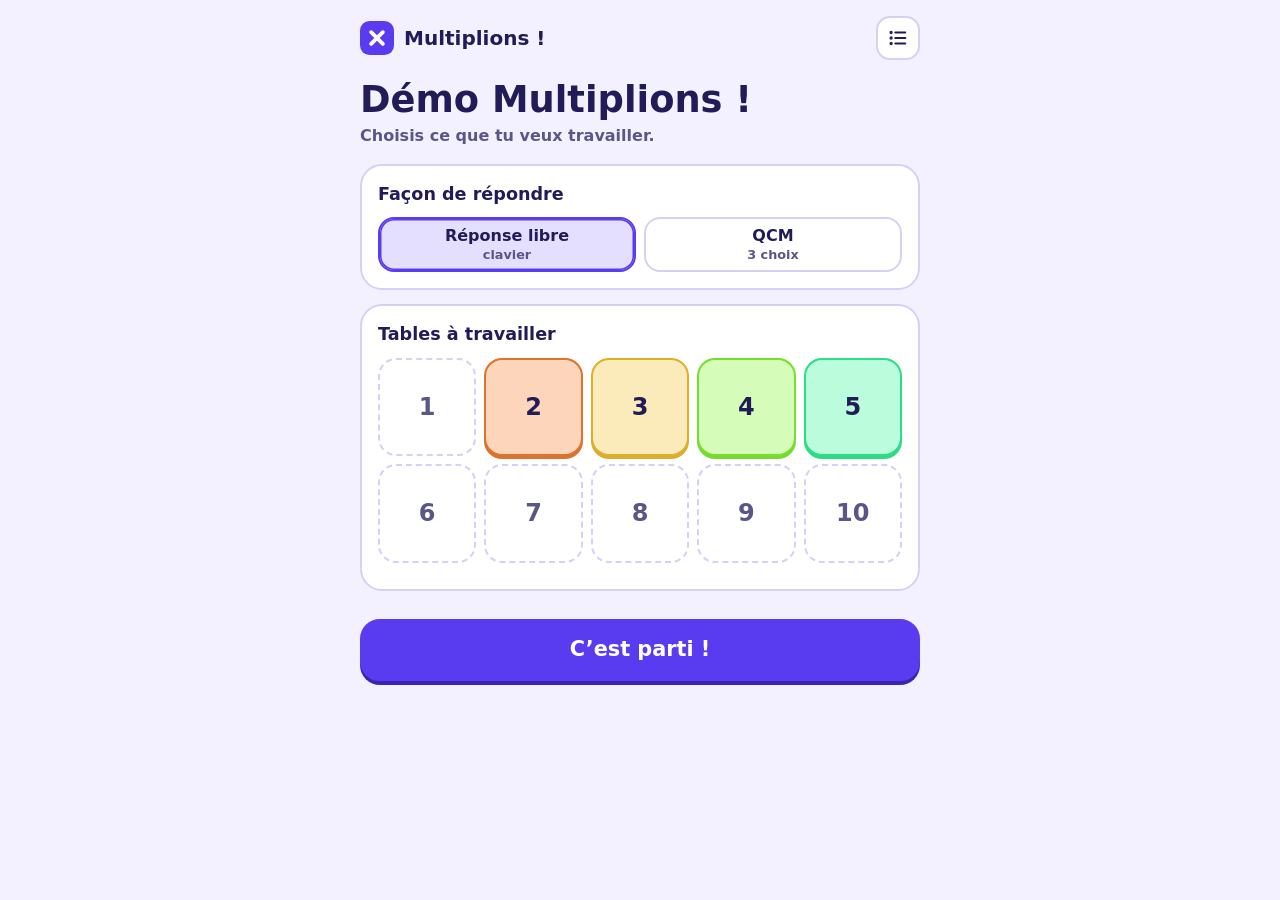
==== commit 024474c7: "Add files via upload" ====
--- a/multiplions-demo.html
+++ b/multiplions-demo.html
@@ -3,7 +3,7 @@
 <head>
 <meta charset="utf-8">
 <meta name="viewport" content="width=device-width,initial-scale=1,viewport-fit=cover">
-<meta http-equiv="Content-Security-Policy" content="default-src 'none'; script-src 'sha256-d2IomDPS3hWwHrmieElG7TyXsXIxX9zoTez4z58dGKg='; style-src 'unsafe-inline'; font-src 'self'; connect-src 'none'; base-uri 'none'; form-action 'none'; object-src 'none'">
+<meta http-equiv="Content-Security-Policy" content="default-src 'none'; script-src 'sha256-TZSwOZmj92QVwcl4jzBRFXQ65BXg3/WEN8oxfvcJuts='; style-src 'unsafe-inline'; font-src 'self'; connect-src 'none'; base-uri 'none'; form-action 'none'; object-src 'none'">
 <meta name="description" content="Multiplions ! : application d’entraînement aux tables de multiplication pour les enfants. Sans compte, sans publicité, hors connexion.">
 <meta name="theme-color" content="#5A3CF0">
 <meta name="color-scheme" content="light dark">
@@ -4861,7 +4861,7 @@
     '<p class="sub">Choisis ce que tu veux travailler.'+(p.reminder&&p.reminder.on?'<br><span class="mut">🔔 Rappel '+esc(remindText(p.reminder))+'</span>':'')+'</p>'+
     (DEMO?'':'<section class="panel"><h2>Mode</h2><div class="seg c3 modes" role="group" aria-label="Mode">'+modes+'</div><p class="hint">'+mh+'</p></section>')+
     (c.mode==='eval'?difPanel:'')+(c.mode==='time'?durPanel:'')+labPanels+
-    ((c.mode==='odd'||exp||lab||bal)?'':'<section class="panel"><h2>Façon de répondre</h2><div class="seg c2" role="group" aria-label="Façon de répondre">'+ans+'</div>'+(DEMO&&c.ans!=='free'?'':'<p class="hint">'+ah+'</p>')+'</section>')+
+    ((c.mode==='odd'||exp||lab||bal)?'':'<section class="panel"><h2>Façon de répondre</h2><div class="seg c2" role="group" aria-label="Façon de répondre">'+ans+'</div>'+(DEMO?'':'<p class="hint">'+ah+'</p>')+'</section>')+
     ((DEMO||oneShot||exp||lab||bal)?'':'<section class="panel"><h2>Type de questions</h2><div class="seg c3" role="group" aria-label="Type de questions">'+q+'</div><p class="hint">'+qh+'</p></section>')+
     ((DEMO||c.mode==='time'||exp||lab||bal)?'':'<section class="panel"><h2>Nombre de questions</h2><div class="seg c5" role="group" aria-label="Nombre de questions">'+counts+'</div>'+(cth?'<p class="hint">'+cth+'</p>':'')+'</section>')+
     ((c.mode==='time'||oneShot||exp||lab||bal)?'':'<section class="panel"><h2>Tables à travailler</h2><div class="tgrid" role="group" aria-label="Tables">'+chips+'</div><div class="tools otools">'+(p.id!==GID?'<button class="btn small" data-act="t-known"'+(oralKnown(p).length?'':' disabled')+'>Connues</button>':'')+'</div>'+(DEMO?'':'<p class="hint">'+th+'</p>')+'</section>')+
